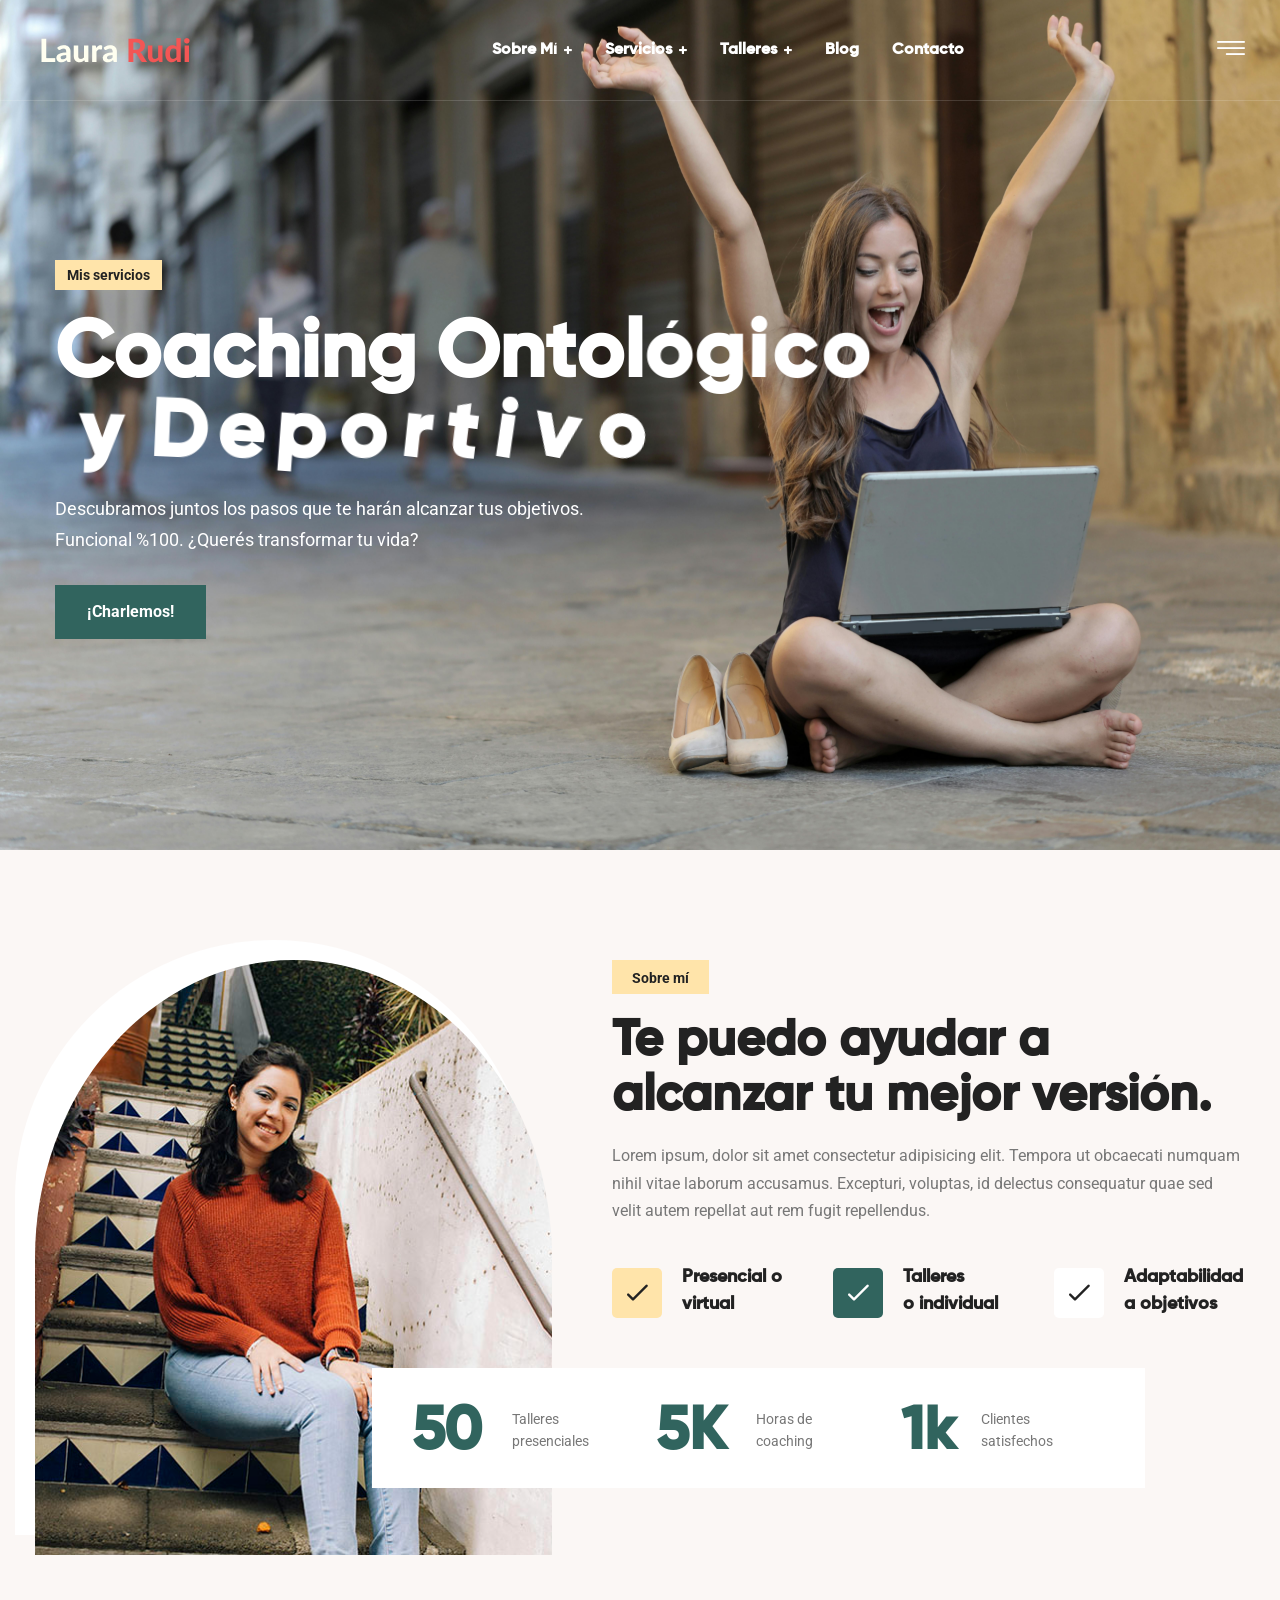
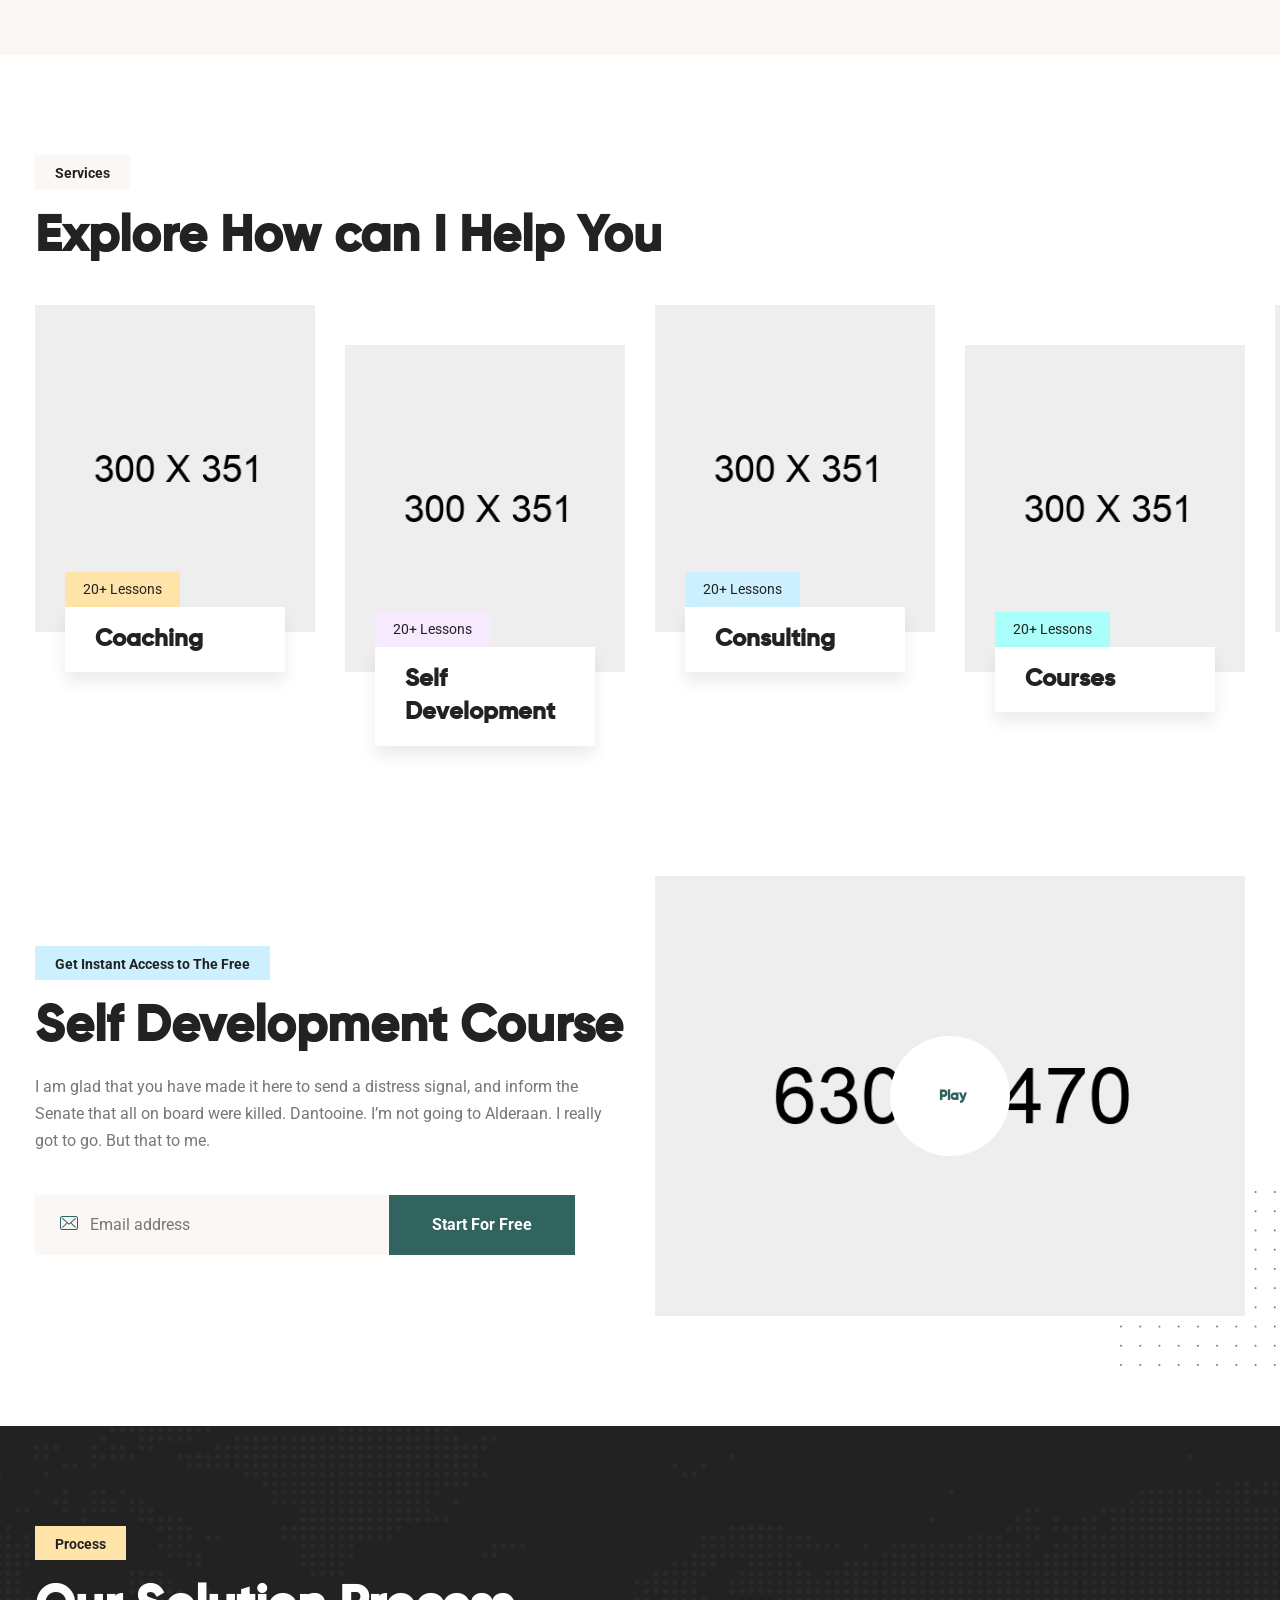
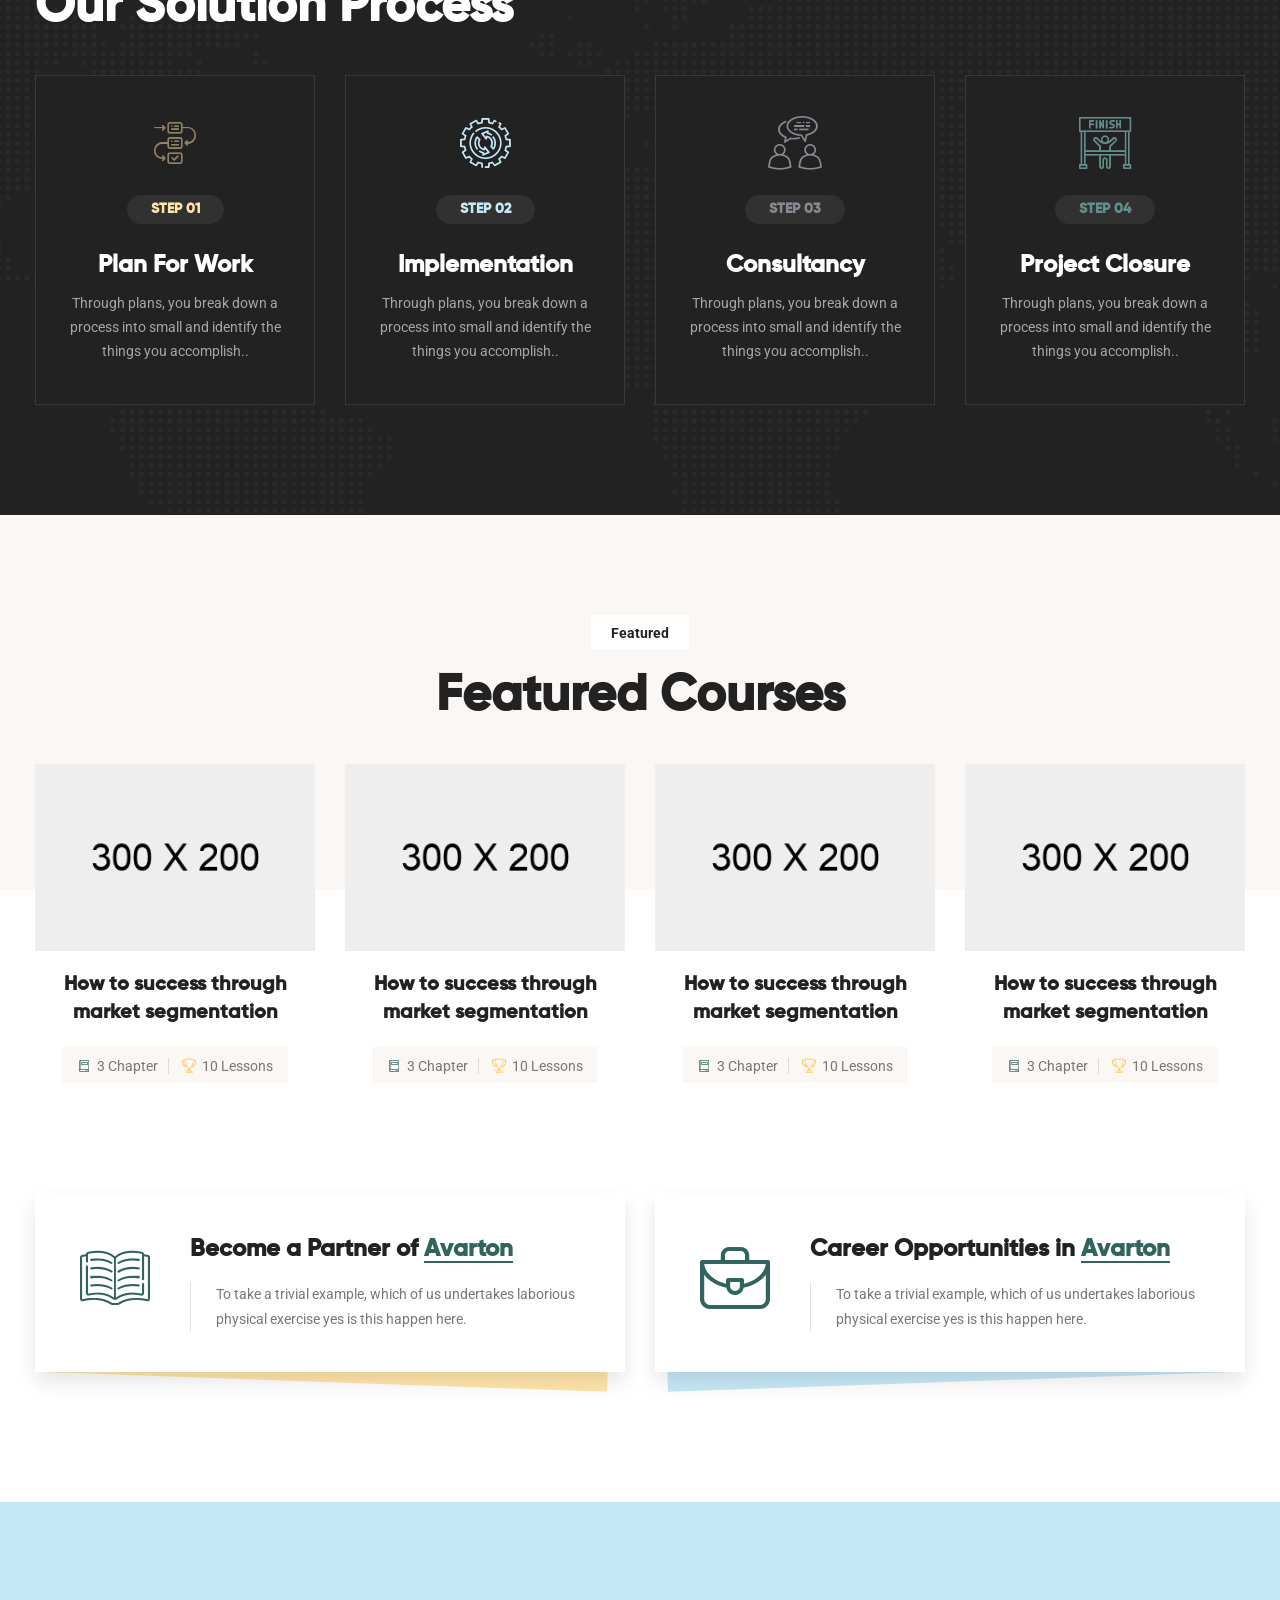
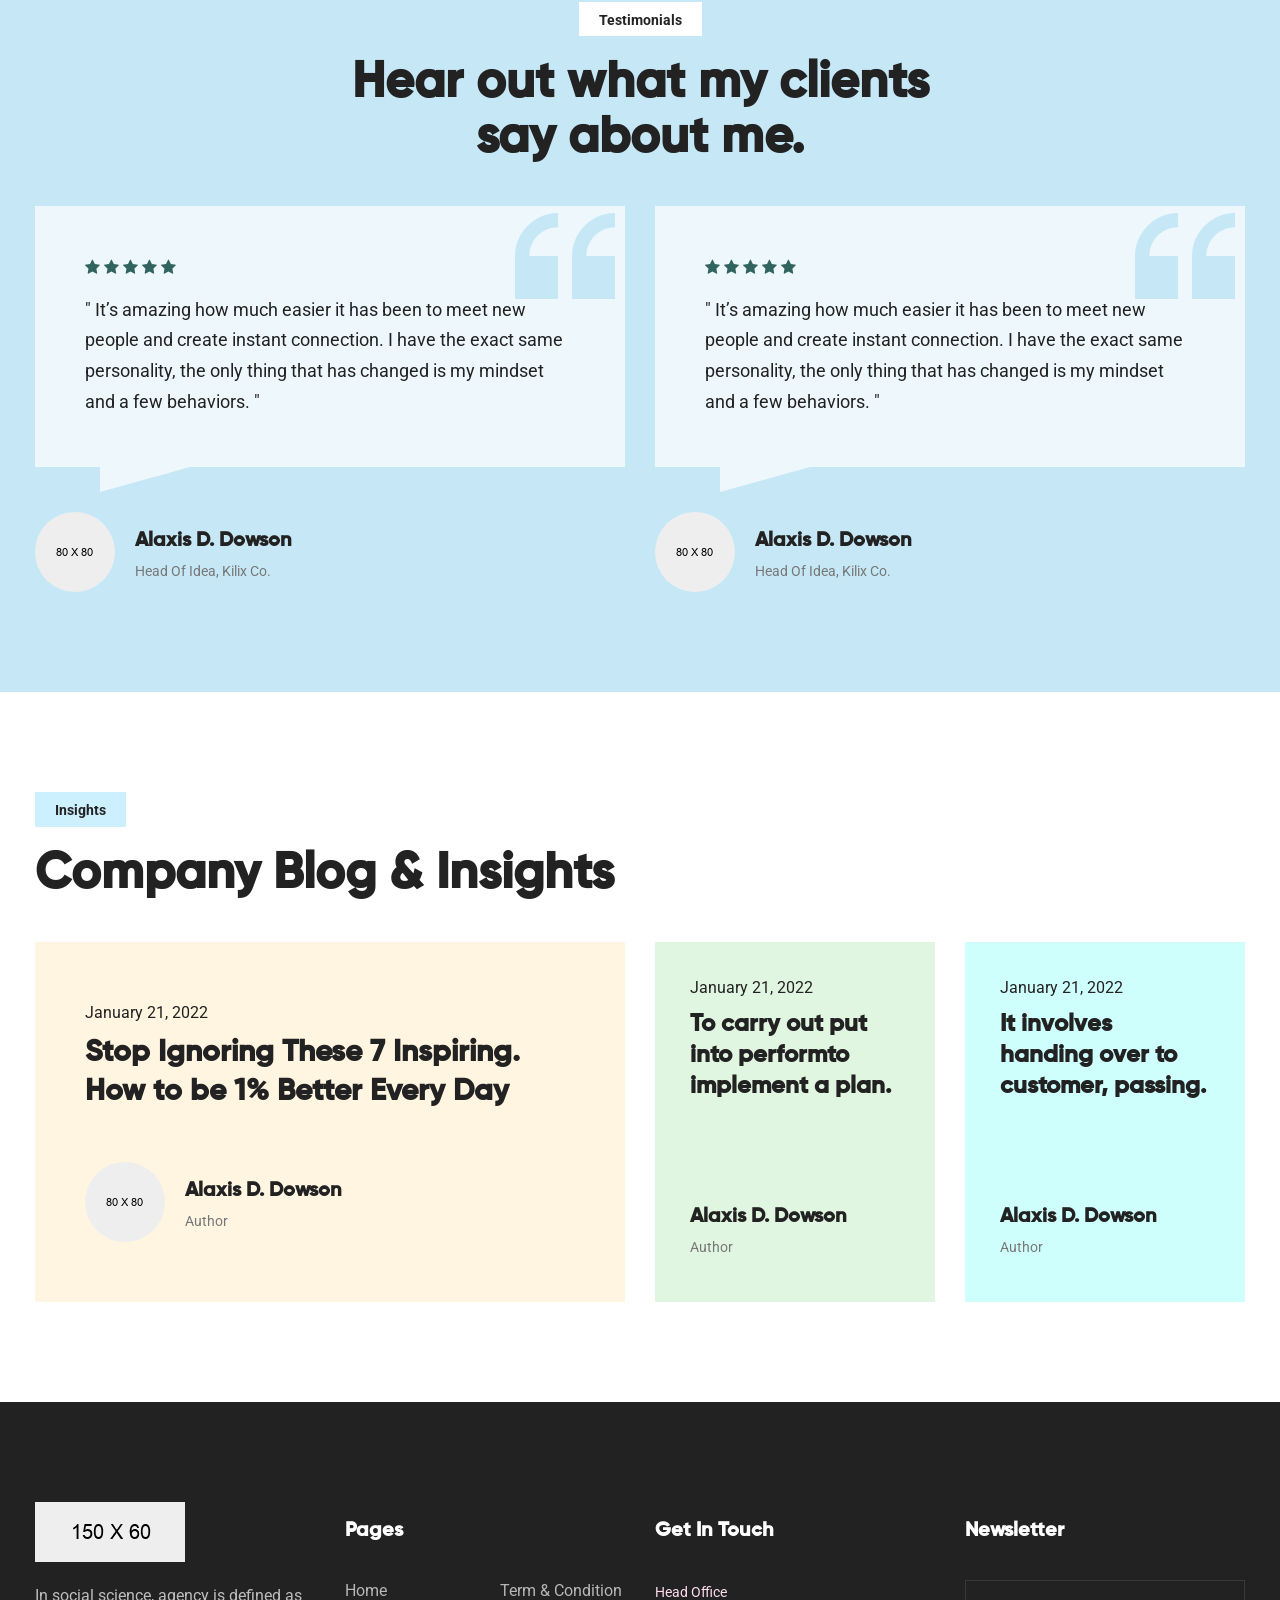
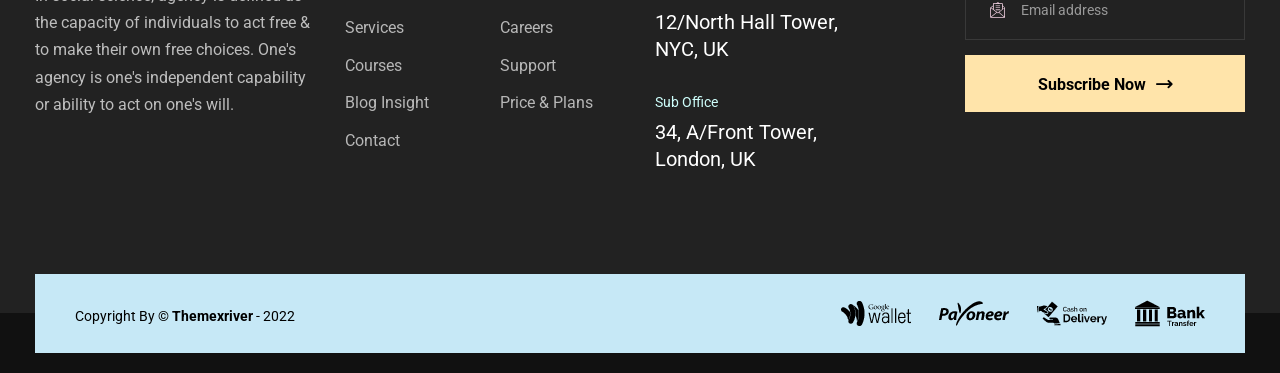
==== index.html @ dbf640f7 "primeros cambios" ====
<!DOCTYPE html>
<html>
  <head>
    <meta charset="utf-8" />
    <title>Laura Rudi | Coach Ontológico y Deportivo</title>
    <!-- Stylesheets -->
    <link href="assets/css/bootstrap.css" rel="stylesheet" />
    <link href="assets/css/style.css" rel="stylesheet" />
    <link href="assets/css/responsive.css" rel="stylesheet" />

    <link
      href="https://fonts.googleapis.com/css2?family=Roboto:wght@100;300;400;500;700;900&display=swap"
      rel="stylesheet"
    />

    <link
      rel="shortcut icon"
      href="assets/images/favicon.png"
      type="image/x-icon"
    />
    <link rel="icon" href="assets/images/favicon.png" type="image/x-icon" />

    <!-- Responsive -->
    <meta http-equiv="X-UA-Compatible" content="IE=edge" />
    <meta
      name="viewport"
      content="width=device-width, initial-scale=1.0, maximum-scale=1.0, user-scalable=0"
    />

    <!--[if lt IE 9
      ]><script src="https://cdnjs.cloudflare.com/ajax/libs/html5shiv/3.7.3/html5shiv.js"></script
    ><![endif]-->
    <!--[if lt IE 9]><script src="js/respond.js"></script><![endif]-->
  </head>

  <body class="hidden-bar-wrapper">
    <div class="page-wrapper">
      <!-- Preloader -->
      <div class="preloader"></div>
      <!-- End Preloader -->

      <!-- Header Style One -->
      <header class="main-header">
        <!-- Header Lower -->
        <div class="header-lower">
          <div class="auto-container clearfix">
            <!-- Logo Box -->
            <div class="pull-left logo-box">
              <div class="logo">
                <a href="index.html"
                  ><img src="assets/images/logo.png" alt="Logo Laura Rudi"
                /></a>
              </div>
            </div>

            <!-- Nav Outer -->
            <div class="nav-outer clearfix">
              <!-- Mobile Navigation Toggler -->
              <div class="mobile-nav-toggler">
                <span class="icon flaticon-menu"></span>
              </div>
              <!-- Main Menu -->
              <nav class="main-menu navbar-expand-md">
                <div class="navbar-header">
                  <!-- Toggle Button -->
                  <button
                    class="navbar-toggler"
                    type="button"
                    data-toggle="collapse"
                    data-target="#navbarSupportedContent"
                    aria-controls="navbarSupportedContent"
                    aria-expanded="false"
                    aria-label="Toggle navigation"
                  >
                    <span class="icon-bar"></span>
                    <span class="icon-bar"></span>
                    <span class="icon-bar"></span>
                  </button>
                </div>

                <div
                  class="navbar-collapse collapse clearfix"
                  id="navbarSupportedContent"
                >
                  <ul class="navigation clearfix">
                    <li class="dropdown">
                      <a href="#">Sobre mí</a>
                      <ul>
                        <li><a href="about.html">Laura Rudi</a></li>
                        <li><a href="courses.html">Mis Cursos</a></li>
                      </ul>
                    </li>
                    <li class="dropdown">
                      <a href="#">Servicios</a>
                      <ul>
                        <li><a href="services.html">Coaching Ontológico</a></li>
                        <li>
                          <a href="service-detail.html">Coaching Deportivo</a>
                        </li>
                      </ul>
                    </li>
                    <li class="dropdown">
                      <a href="#">Talleres</a>
                      <ul>
                        <li><a href="courses.html">Todos</a></li>
                        <li><a href="course-detail.html">Taller 1</a></li>
                        <li><a href="course-detail.html">Taller 2</a></li>
                        <li><a href="course-detail.html">Taller 3</a></li>
                      </ul>
                    </li>
                    <li><a href="blog.html">Blog</a></li>
                    <li><a href="contact.html">Contacto</a></li>
                  </ul>
                </div>
              </nav>

              <!-- Main Menu End-->
              <div class="outer-box clearfix">
                <!-- Nav Btn -->
                <div class="nav-btn navSidebar-button transition-300ms">
                  <span class="icon flaticon-menu-1"></span>
                </div>
              </div>
            </div>
          </div>
        </div>
        <!-- End Header Lower -->

        <!-- Sticky Header  -->
        <div class="sticky-header">
          <div class="auto-container clearfix">
            <!--Logo-->
            <div class="logo pull-left">
              <a href="index.html" title=""
                ><img src="assets/images/logo-small.png" alt="" title=""
              /></a>
            </div>
            <!--Right Col-->
            <div class="pull-right">
              <!-- Main Menu -->
              <nav class="main-menu">
                <!--Keep This Empty / Menu will come through Javascript-->
              </nav>
              <!-- Main Menu End-->

              <!-- Mobile Navigation Toggler -->
              <div class="mobile-nav-toggler">
                <span class="icon flaticon-menu-1"></span>
              </div>
            </div>
          </div>
        </div>
        <!-- End Sticky Menu -->

        <!-- Mobile Menu  -->
        <div class="mobile-menu">
          <div class="menu-backdrop"></div>
          <div class="close-btn">
            <span class="icon flaticon-multiply"></span>
          </div>

          <nav class="menu-box">
            <div class="nav-logo">
              <a href="index.html"
                ><img src="assets/images/logo-small.png" alt="" title=""
              /></a>
            </div>
            <div class="menu-outer">
              <!--Here Menu Will Come Automatically Via Javascript / Same Menu as in Header-->
            </div>
          </nav>
        </div>
        <!-- End Mobile Menu -->
      </header>
      <!-- End Main Header -->

      <!-- Sidebar Cart Item -->
      <div class="xs-sidebar-group info-group">
        <div class="xs-overlay xs-bg-black"></div>
        <div class="xs-sidebar-widget">
          <div class="sidebar-widget-container">
            <div class="widget-heading">
              <a href="#" class="close-side-widget"> X </a>
            </div>
            <div class="sidebar-textwidget">
              <!-- Sidebar Info Content -->
              <div class="sidebar-info-contents">
                <div class="content-inner">
                  <div class="logo">
                    <a href="index.html"
                      ><img src="assets/images/logo.png" alt=""
                    /></a>
                  </div>
                  <div class="content-box">
                    <h4>Sobre mí</h4>
                    <p class="text">
                      Lorem ipsum dolor sit amet consectetur adipisicing elit.
                      Eius magnam illo mollitia alias ab debitis, consectetur
                      quam labore velit maiores maxime voluptate!
                    </p>
                    <a href="contact.html" class="theme-btn btn-style-one"
                      ><span class="txt">Contacto</span></a
                    >
                  </div>
                  <div class="contact-info">
                    <h4>Mi Info</h4>
                    <ul class="list-style-one">
                      <li>
                        <span class="icon fa fa-location-arrow"></span>Castelar,
                        Buenos Aires, ARG
                      </li>
                      <li>
                        <span class="icon fa fa-phone"></span>(+54) 11-6704820X
                      </li>
                      <li>
                        <span class="icon fa fa-envelope"></span>mail@gmail.com
                      </li>
                    </ul>
                  </div>
                  <!-- Social Box -->
                  <ul class="social-box">
                    <li>
                      <a
                        href="https://www.facebook.com/"
                        class="fa fa-facebook-f"
                      ></a>
                    </li>
                    <li>
                      <a
                        href="https://www.twitter.com/"
                        class="fa fa-twitter"
                      ></a>
                    </li>
                    <li>
                      <a
                        href="https://www.linkedin.com/"
                        class="fa fa-linkedin"
                      ></a>
                    </li>
                    <li>
                      <a
                        href="https://youtube.com/"
                        class="fa fa-youtube-play"
                      ></a>
                    </li>
                  </ul>
                </div>
              </div>
            </div>
          </div>
        </div>
      </div>
      <!-- END sidebar widget item -->

      <!-- Main Slider -->
      <section class="main-slider">
        <div
          class="rev_slider_wrapper fullwidthbanner-container"
          id="rev_slider_one_wrapper"
          data-source="gallery"
        >
          <div
            class="rev_slider fullwidthabanner"
            id="rev_slider_one"
            data-version="5.4.1"
          >
            <ul>
              <li
                data-transition="slidingoverlayhorizontal"
                data-description="Slide Description"
                data-index="rs-1688"
                data-slotamount="default"
                data-thumb="assets/images/main-slider/slider-1.jpg"
                data-title="slide 1"
              >
                <img
                  alt=""
                  class="rev-slidebg"
                  data-bgfit="cover"
                  data-bgparallax="10"
                  data-bgposition="center center"
                  data-bgrepeat="no-repeat"
                  data-no-retina=""
                  src="assets/images/main-slider/slider-1.jpg"
                />

                <div
                  class="tp-caption"
                  data-paddingbottom="[0,0,0,0]"
                  data-paddingleft="[0,0,0,0]"
                  data-paddingright="[0,0,0,0]"
                  data-paddingtop="[0,0,0,0]"
                  data-responsive_offset="on"
                  data-type="text"
                  data-height="none"
                  data-width="['1100','800','800','500']"
                  data-whitespace="normal"
                  data-hoffset="['15','15','15','15']"
                  data-voffset="['-150','-240','-210','-210']"
                  data-x="['left','left','left','left']"
                  data-y="['middle','middle','middle','middle']"
                  data-textalign="['top','top','top','top']"
                  data-frames='[{"from":"y:[-100%];z:0;rX:0deg;rY:0;rZ:0;sX:1;sY:1;skX:0;skY:0;","mask":"x:0px;y:0px;s:inherit;e:inherit;","speed":1500,"to":"o:1;","delay":1000,"ease":"Power3.easeInOut"},{"delay":"wait","speed":1000,"to":"auto:auto;","mask":"x:0;y:0;s:inherit;e:inherit;","ease":"Power3.easeInOut"}]'
                  style=""
                >
                  <div class="title">Mis servicios</div>
                </div>

                <div
                  class="tp-caption"
                  data-paddingbottom="[0,0,0,0]"
                  data-paddingleft="[0,0,0,0]"
                  data-paddingright="[0,0,0,0]"
                  data-paddingtop="[0,0,0,0]"
                  data-responsive_offset="on"
                  data-type="text"
                  data-height="none"
                  data-width="['1100','800','800','500']"
                  data-whitespace="normal"
                  data-hoffset="['15','15','15','15']"
                  data-voffset="['-30','-100','-100','-110']"
                  data-x="['left','left','left','left']"
                  data-y="['middle','middle','middle','middle']"
                  data-textalign="['top','top','top','top']"
                  data-frames='[{"delay":0,"split":"chars","splitdelay":0.05,"speed":2000,"frame":"0","from":"x:[105%];z:0;rX:45deg;rY:0deg;rZ:90deg;sX:1;sY:1;skX:0;skY:0;","mask":"x:0px;y:0px;s:inherit;e:inherit;","to":"o:1;","ease":"power4.inOut"},{"delay":"wait","speed":300,"frame":"999","to":"auto:auto;","ease":"power3.inOut"}]'
                  style=""
                >
                  <h1>Coaching Ontológico<br />y Deportivo</h1>
                </div>

                <div
                  class="tp-caption"
                  data-paddingbottom="[0,0,0,0]"
                  data-paddingleft="[0,0,0,0]"
                  data-paddingright="[0,0,0,0]"
                  data-paddingtop="[0,0,0,0]"
                  data-responsive_offset="on"
                  data-type="text"
                  data-height="none"
                  data-width="['1100','800','800','500']"
                  data-whitespace="normal"
                  data-hoffset="['15','15','15','15']"
                  data-voffset="['100','40','15','0']"
                  data-x="['left','left','left','left']"
                  data-y="['middle','middle','middle','middle']"
                  data-textalign="['top','top','top','top']"
                  data-frames='[{"delay":0,"speed":1500,"frame":"0","from":"x:[175%];y:0px;z:0;rX:0;rY:0;rZ:0;sX:1;sY:1;skX:0;skY:0;opacity:1;","mask":"x:[-100%];y:0;s:inherit;e:inherit;","to":"o:1;","ease":"power3.out"},{"delay":"wait","speed":300,"frame":"999","to":"auto:auto;","ease":"power3.inOut"}]'
                  style=""
                >
                  <div class="text">
                    Descubramos juntos los pasos que te harán alcanzar tus
                    objetivos. <br />
                    Funcional %100. ¿Querés transformar tu vida?
                  </div>
                </div>

                <div
                  class="tp-caption tp-resizeme"
                  data-paddingbottom="[0,0,0,0]"
                  data-paddingleft="[0,0,0,0]"
                  data-paddingright="[0,0,0,0]"
                  data-paddingtop="[0,0,0,0]"
                  data-responsive_offset="on"
                  data-type="text"
                  data-height="none"
                  data-width="['700','700','700','500']"
                  data-whitespace="normal"
                  data-hoffset="['15','15','15','15']"
                  data-voffset="['190','150','105','100']"
                  data-x="['left','left','left','left']"
                  data-y="['middle','middle','middle','middle']"
                  data-textalign="['top','top','top','top']"
                  data-frames='[{"from":"y:[100%];z:0;rX:0deg;rY:0;rZ:0;sX:1;sY:1;skX:0;skY:0;","mask":"x:0px;y:0px;s:inherit;e:inherit;","speed":1500,"to":"o:1;","delay":1000,"ease":"Power3.easeInOut"},{"delay":"wait","speed":1000,"to":"auto:auto;","mask":"x:0;y:0;s:inherit;e:inherit;","ease":"Power3.easeInOut"}]'
                  style=""
                >
                  <div class="button-box">
                    <a href="contact.html" class="theme-btn btn-style-two"
                      ><span class="txt">¡Charlemos!</span></a
                    >
                  </div>
                </div>

                <div
                  class="tp-caption"
                  data-paddingbottom="[0,0,0,0]"
                  data-paddingleft="[0,0,0,0]"
                  data-paddingright="[0,0,0,0]"
                  data-paddingtop="[0,0,0,0]"
                  data-responsive_offset="on"
                  data-type="text"
                  data-height="none"
                  data-width="['700','700','700','500']"
                  data-whitespace="normal"
                  data-hoffset="['15','15','15','15']"
                  data-voffset="['260','240','180','180']"
                  data-x="['left','left','left','left']"
                  data-y="['middle','middle','middle','middle']"
                  data-textalign="['top','top','top','top']"
                  data-frames='[{"from":"y:[100%];z:0;rX:0deg;rY:0;rZ:0;sX:1;sY:1;skX:0;skY:0;","mask":"x:0px;y:0px;s:inherit;e:inherit;","speed":1500,"to":"o:1;","delay":1000,"ease":"Power3.easeInOut"},{"delay":"wait","speed":1000,"to":"auto:auto;","mask":"x:0;y:0;s:inherit;e:inherit;","ease":"Power3.easeInOut"}]'
                  style=""
                ></div>
              </li>

              <li
                data-transition="slidingoverlayvertical"
                data-description="Slide Description"
                data-index="rs-1689"
                data-slotamount="default"
                data-thumb="assets/images/main-slider/slider-1.jpg"
                data-title="Slide Title"
              >
                <img
                  alt=""
                  class="rev-slidebg"
                  data-bgfit="cover"
                  data-bgparallax="10"
                  data-bgposition="center center"
                  data-bgrepeat="no-repeat"
                  data-no-retina=""
                  src="assets/images/main-slider/slider-2.jpg"
                />

                <div
                  class="tp-caption"
                  data-paddingbottom="[0,0,0,0]"
                  data-paddingleft="[0,0,0,0]"
                  data-paddingright="[0,0,0,0]"
                  data-paddingtop="[0,0,0,0]"
                  data-responsive_offset="on"
                  data-type="text"
                  data-height="none"
                  data-width="['1100','800','800','500']"
                  data-whitespace="normal"
                  data-hoffset="['15','15','15','15']"
                  data-voffset="['-150','-240','-210','-210']"
                  data-x="['left','left','left','left']"
                  data-y="['middle','middle','middle','middle']"
                  data-textalign="['top','top','top','top']"
                  data-frames='[{"from":"y:[-100%];z:0;rX:0deg;rY:0;rZ:0;sX:1;sY:1;skX:0;skY:0;","mask":"x:0px;y:0px;s:inherit;e:inherit;","speed":1500,"to":"o:1;","delay":1000,"ease":"Power3.easeInOut"},{"delay":"wait","speed":1000,"to":"auto:auto;","mask":"x:0;y:0;s:inherit;e:inherit;","ease":"Power3.easeInOut"}]'
                  style=""
                >
                  <div class="title">Sobre el coaching</div>
                </div>

                <div
                  class="tp-caption"
                  data-paddingbottom="[0,0,0,0]"
                  data-paddingleft="[0,0,0,0]"
                  data-paddingright="[0,0,0,0]"
                  data-paddingtop="[0,0,0,0]"
                  data-responsive_offset="on"
                  data-type="text"
                  data-height="none"
                  data-width="['1100','800','800','500']"
                  data-whitespace="normal"
                  data-hoffset="['15','15','15','15']"
                  data-voffset="['-30','-100','-100','-110']"
                  data-x="['left','left','left','left']"
                  data-y="['middle','middle','middle','middle']"
                  data-textalign="['top','top','top','top']"
                  data-frames='[{"from":"y:[-100%];z:0;rX:0deg;rY:0;rZ:0;sX:1;sY:1;skX:0;skY:0;","mask":"x:0px;y:0px;s:inherit;e:inherit;","speed":1500,"to":"o:1;","delay":1000,"ease":"Power3.easeInOut"},{"delay":"wait","speed":1000,"to":"auto:auto;","mask":"x:0;y:0;s:inherit;e:inherit;","ease":"Power3.easeInOut"}]'
                  style=""
                >
                  <h1>Mis talleres <br />temáticos</h1>
                </div>

                <div
                  class="tp-caption"
                  data-paddingbottom="[0,0,0,0]"
                  data-paddingleft="[0,0,0,0]"
                  data-paddingright="[0,0,0,0]"
                  data-paddingtop="[0,0,0,0]"
                  data-responsive_offset="on"
                  data-type="text"
                  data-height="none"
                  data-width="['1100','800','800','500']"
                  data-whitespace="normal"
                  data-hoffset="['15','15','15','15']"
                  data-voffset="['100','40','15','0']"
                  data-x="['left','left','left','left']"
                  data-y="['middle','middle','middle','middle']"
                  data-textalign="['top','top','top','top']"
                  data-frames='[{"from":"y:[-100%];z:0;rX:0deg;rY:0;rZ:0;sX:1;sY:1;skX:0;skY:0;","mask":"x:0px;y:0px;s:inherit;e:inherit;","speed":1500,"to":"o:1;","delay":1000,"ease":"Power3.easeInOut"},{"delay":"wait","speed":1000,"to":"auto:auto;","mask":"x:0;y:0;s:inherit;e:inherit;","ease":"Power3.easeInOut"}]'
                  style=""
                >
                  <div class="text">
                    Acercate a alguno de mis talleres y conocé como trabajo.
                    <br />¿Querés conocerlos?
                  </div>
                </div>

                <div
                  class="tp-caption"
                  data-paddingbottom="[0,0,0,0]"
                  data-paddingleft="[0,0,0,0]"
                  data-paddingright="[0,0,0,0]"
                  data-paddingtop="[0,0,0,0]"
                  data-responsive_offset="on"
                  data-type="text"
                  data-height="none"
                  data-width="['700','700','700','500']"
                  data-whitespace="normal"
                  data-hoffset="['15','15','15','15']"
                  data-voffset="['190','150','105','100']"
                  data-x="['left','left','left','left']"
                  data-y="['middle','middle','middle','middle']"
                  data-textalign="['top','top','top','top']"
                  data-frames='[{"from":"y:[100%];z:0;rX:0deg;rY:0;rZ:0;sX:1;sY:1;skX:0;skY:0;","mask":"x:0px;y:0px;s:inherit;e:inherit;","speed":1500,"to":"o:1;","delay":1000,"ease":"Power3.easeInOut"},{"delay":"wait","speed":1000,"to":"auto:auto;","mask":"x:0;y:0;s:inherit;e:inherit;","ease":"Power3.easeInOut"}]'
                  style=""
                >
                  <div class="button-box">
                    <a href="courses.html" class="theme-btn btn-style-two"
                      ><span class="txt">Conocé más</span></a
                    >
                  </div>
                </div>

                <div
                  class="tp-caption"
                  data-paddingbottom="[0,0,0,0]"
                  data-paddingleft="[0,0,0,0]"
                  data-paddingright="[0,0,0,0]"
                  data-paddingtop="[0,0,0,0]"
                  data-responsive_offset="on"
                  data-type="text"
                  data-height="none"
                  data-width="['700','700','700','500']"
                  data-whitespace="normal"
                  data-hoffset="['15','15','15','15']"
                  data-voffset="['260','240','180','180']"
                  data-x="['left','left','left','left']"
                  data-y="['middle','middle','middle','middle']"
                  data-textalign="['top','top','top','top']"
                  data-frames='[{"from":"y:[100%];z:0;rX:0deg;rY:0;rZ:0;sX:1;sY:1;skX:0;skY:0;","mask":"x:0px;y:0px;s:inherit;e:inherit;","speed":1500,"to":"o:1;","delay":1000,"ease":"Power3.easeInOut"},{"delay":"wait","speed":1000,"to":"auto:auto;","mask":"x:0;y:0;s:inherit;e:inherit;","ease":"Power3.easeInOut"}]'
                  style=""
                ></div>
              </li>

              <li
                data-transition="slidingoverlayhorizontal"
                data-description="Slide Description"
                data-index="rs-1690"
                data-slotamount="default"
                data-thumb="assets/images/main-slider/slider-1.jpg"
                data-title="Slide Title"
              >
                <img
                  alt=""
                  class="rev-slidebg"
                  data-bgfit="cover"
                  data-bgparallax="10"
                  data-bgposition="center center"
                  data-bgrepeat="no-repeat"
                  data-no-retina=""
                  src="assets/images/main-slider/slider-3.jpg"
                />

                <div
                  class="tp-caption"
                  data-paddingbottom="[0,0,0,0]"
                  data-paddingleft="[0,0,0,0]"
                  data-paddingright="[0,0,0,0]"
                  data-paddingtop="[0,0,0,0]"
                  data-responsive_offset="on"
                  data-type="text"
                  data-height="none"
                  data-width="['1100','800','800','500']"
                  data-whitespace="normal"
                  data-hoffset="['15','15','15','15']"
                  data-voffset="['-150','-240','-210','-210']"
                  data-x="['left','left','left','left']"
                  data-y="['middle','middle','middle','middle']"
                  data-textalign="['top','top','top','top']"
                  data-frames='[{"from":"y:[-100%];z:0;rX:0deg;rY:0;rZ:0;sX:1;sY:1;skX:0;skY:0;","mask":"x:0px;y:0px;s:inherit;e:inherit;","speed":1500,"to":"o:1;","delay":1000,"ease":"Power3.easeInOut"},{"delay":"wait","speed":1000,"to":"auto:auto;","mask":"x:0;y:0;s:inherit;e:inherit;","ease":"Power3.easeInOut"}]'
                  style=""
                >
                  <div class="title">Sobre mí</div>
                </div>

                <div
                  class="tp-caption"
                  data-paddingbottom="[0,0,0,0]"
                  data-paddingleft="[0,0,0,0]"
                  data-paddingright="[0,0,0,0]"
                  data-paddingtop="[0,0,0,0]"
                  data-responsive_offset="on"
                  data-type="text"
                  data-height="none"
                  data-width="['1100','800','800','500']"
                  data-whitespace="normal"
                  data-hoffset="['15','15','15','15']"
                  data-voffset="['-30','-100','-100','-110']"
                  data-x="['left','left','left','left']"
                  data-y="['middle','middle','middle','middle']"
                  data-textalign="['top','top','top','top']"
                  data-frames='[{"from":"y:[-100%];z:0;rX:0deg;rY:0;rZ:0;sX:1;sY:1;skX:0;skY:0;","mask":"x:0px;y:0px;s:inherit;e:inherit;","speed":1500,"to":"o:1;","delay":1000,"ease":"Power3.easeInOut"},{"delay":"wait","speed":1000,"to":"auto:auto;","mask":"x:0;y:0;s:inherit;e:inherit;","ease":"Power3.easeInOut"}]'
                  style=""
                >
                  <h1>
                    Soy Laura Rudi <br />
                    y soy Coach
                  </h1>
                </div>

                <div
                  class="tp-caption"
                  data-paddingbottom="[0,0,0,0]"
                  data-paddingleft="[0,0,0,0]"
                  data-paddingright="[0,0,0,0]"
                  data-paddingtop="[0,0,0,0]"
                  data-responsive_offset="on"
                  data-type="text"
                  data-height="none"
                  data-width="['1100','800','800','500']"
                  data-whitespace="normal"
                  data-hoffset="['15','15','15','15']"
                  data-voffset="['100','40','15','0']"
                  data-x="['left','left','left','left']"
                  data-y="['middle','middle','middle','middle']"
                  data-textalign="['top','top','top','top']"
                  data-frames='[{"from":"y:[-100%];z:0;rX:0deg;rY:0;rZ:0;sX:1;sY:1;skX:0;skY:0;","mask":"x:0px;y:0px;s:inherit;e:inherit;","speed":1500,"to":"o:1;","delay":1000,"ease":"Power3.easeInOut"},{"delay":"wait","speed":1000,"to":"auto:auto;","mask":"x:0;y:0;s:inherit;e:inherit;","ease":"Power3.easeInOut"}]'
                  style=""
                >
                  <div class="text">
                    ¿Estas interesado en saber de mi proceso? <br />
                    Conocé más sobre mí
                  </div>
                </div>

                <div
                  class="tp-caption"
                  data-paddingbottom="[0,0,0,0]"
                  data-paddingleft="[0,0,0,0]"
                  data-paddingright="[0,0,0,0]"
                  data-paddingtop="[0,0,0,0]"
                  data-responsive_offset="on"
                  data-type="text"
                  data-height="none"
                  data-width="['700','700','700','500']"
                  data-whitespace="normal"
                  data-hoffset="['15','15','15','15']"
                  data-voffset="['190','150','105','100']"
                  data-x="['left','left','left','left']"
                  data-y="['middle','middle','middle','middle']"
                  data-textalign="['top','top','top','top']"
                  data-frames='[{"from":"y:[100%];z:0;rX:0deg;rY:0;rZ:0;sX:1;sY:1;skX:0;skY:0;","mask":"x:0px;y:0px;s:inherit;e:inherit;","speed":1500,"to":"o:1;","delay":1000,"ease":"Power3.easeInOut"},{"delay":"wait","speed":1000,"to":"auto:auto;","mask":"x:0;y:0;s:inherit;e:inherit;","ease":"Power3.easeInOut"}]'
                  style=""
                >
                  <div class="button-box">
                    <a href="about.html" class="theme-btn btn-style-two"
                      ><span class="txt">Sobre mí</span></a
                    >
                  </div>
                </div>

                <div
                  class="tp-caption"
                  data-paddingbottom="[0,0,0,0]"
                  data-paddingleft="[0,0,0,0]"
                  data-paddingright="[0,0,0,0]"
                  data-paddingtop="[0,0,0,0]"
                  data-responsive_offset="on"
                  data-type="text"
                  data-height="none"
                  data-width="['700','700','700','500']"
                  data-whitespace="normal"
                  data-hoffset="['15','15','15','15']"
                  data-voffset="['260','240','180','180']"
                  data-x="['left','left','left','left']"
                  data-y="['middle','middle','middle','middle']"
                  data-textalign="['top','top','top','top']"
                  data-frames='[{"from":"y:[100%];z:0;rX:0deg;rY:0;rZ:0;sX:1;sY:1;skX:0;skY:0;","mask":"x:0px;y:0px;s:inherit;e:inherit;","speed":1500,"to":"o:1;","delay":1000,"ease":"Power3.easeInOut"},{"delay":"wait","speed":1000,"to":"auto:auto;","mask":"x:0;y:0;s:inherit;e:inherit;","ease":"Power3.easeInOut"}]'
                  style=""
                ></div>
              </li>
            </ul>
          </div>
        </div>
      </section>
      <!-- End Main Slider -->

      <!-- About Section -->
      <section class="about-section">
        <div class="auto-container">
          <div class="row clearfix">
            <!-- Image Column -->
            <div class="image-column col-lg-5 col-md-12 col-sm-12">
              <div class="inner-column">
                <div class="image" data-tilt data-tilt-max="3">
                  <img src="assets/images/resource/about-1.jpg" alt="" />
                </div>
              </div>
            </div>

            <!-- Content Column -->
            <div class="content-column col-lg-7 col-md-12 col-sm-12">
              <div class="inner-column">
                <div class="sec-title">
                  <div class="title">Sobre mí</div>
                  <h2>Te puedo ayudar a alcanzar tu mejor versión.</h2>
                  <div class="text">
                    Lorem ipsum, dolor sit amet consectetur adipisicing elit.
                    Tempora ut obcaecati numquam nihil vitae laborum accusamus.
                    Excepturi, voluptas, id delectus consequatur quae sed velit
                    autem repellat aut rem fugit repellendus.
                  </div>
                </div>
                <div class="row clearfix">
                  <!-- Column -->
                  <div class="column col-lg-4 col-md-4 col-sm-12">
                    <ul class="option-list">
                      <li>
                        <span
                          class="icon transition-500ms flaticon-check"
                        ></span>
                        Presencial o <br />virtual
                      </li>
                    </ul>
                  </div>
                  <!-- Column -->
                  <div class="column col-lg-4 col-md-4 col-sm-12">
                    <ul class="option-list">
                      <li>
                        <span
                          class="icon transition-500ms flaticon-check"
                        ></span>
                        Talleres <br />
                        o individual
                      </li>
                    </ul>
                  </div>
                  <!-- Column -->
                  <div class="column col-lg-4 col-md-4 col-sm-12">
                    <ul class="option-list">
                      <li>
                        <span
                          class="icon transition-500ms flaticon-check"
                        ></span>
                        Adaptabilidad <br />
                        a objetivos
                      </li>
                    </ul>
                  </div>
                </div>                
              </div>
             <!-- Counter Box -->
						<div class="counter-box">
							<!-- Fact Counter -->
							<div class="fact-counter">
								<div class="row clearfix">

									<!-- Column -->
									<div class="counter-column col-lg-4 col-md-4 col-sm-12">
										<div class="inner wow fadeInLeft" data-wow-delay="0ms" data-wow-duration="1500ms">
											<div class="content">
												<div class="count-outer count-box">
													<span class="count-text" data-speed="2500" data-stop="50">0</span>
												</div>
												<div class="counter-title">Talleres <br> presenciales</div>
											</div>
										</div>
									</div>

									<!-- Column -->
									<div class="counter-column col-lg-4 col-md-4 col-sm-12">
										<div class="inner wow fadeInLeft" data-wow-delay="300ms" data-wow-duration="1500ms">
											<div class="content">
												<div class="count-outer count-box">
													<span class="count-text" data-speed="2500" data-stop="5">0</span>K
												</div>
												<div class="counter-title">Horas de  <br> coaching</div>
											</div>
										</div>
									</div>

									<!-- Column -->
									<div class="counter-column col-lg-4 col-md-4 col-sm-12">
										<div class="inner wow fadeInLeft" data-wow-delay="600ms" data-wow-duration="1500ms">
											<div class="content">
												<div class="count-outer count-box">
													<span class="count-text" data-speed="3000" data-stop="2">0</span>k
												</div>
												<div class="counter-title">Clientes <br> satisfechos</div>
											</div>
										</div>
									</div>									
								</div>
							</div>							
						</div>
						<!-- End Counter Box -->
            </div>
           
          </div>
        </div>
      </section>
      <!-- End About Section -->

      <!-- Services Section -->
      <section class="services-section">
        <div class="auto-container">
          <div class="sec-title">
            <div class="title color-two">Services</div>
            <h2>Explore How can I Help You</h2>
          </div>
          <div class="inner-container">
            <div class="services-carousel owl-carousel owl-theme">
              <!-- Service Block -->
              <div class="service-block">
                <div class="inner-box">
                  <div class="image">
                    <a href="service-detail.html"
                      ><img
                        class="transition-500ms"
                        src="assets/images/resource/service-1.jpg"
                        alt=""
                    /></a>
                  </div>
                  <div class="lower-content">
                    <div class="lessons">20+ Lessons</div>
                    <div class="lower-box">
                      <h4><a href="service-detail.html">Coaching</a></h4>
                    </div>
                  </div>
                </div>
              </div>

              <!-- Service Block -->
              <div class="service-block translate-top">
                <div class="inner-box">
                  <div class="image">
                    <a href="service-detail.html"
                      ><img
                        class="transition-500ms"
                        src="assets/images/resource/service-2.jpg"
                        alt=""
                    /></a>
                  </div>
                  <div class="lower-content">
                    <div class="lessons color-two">20+ Lessons</div>
                    <div class="lower-box">
                      <h4>
                        <a href="service-detail.html">Self Development</a>
                      </h4>
                    </div>
                  </div>
                </div>
              </div>

              <!-- Service Block -->
              <div class="service-block">
                <div class="inner-box">
                  <div class="image">
                    <a href="service-detail.html"
                      ><img
                        class="transition-500ms"
                        src="assets/images/resource/service-3.jpg"
                        alt=""
                    /></a>
                  </div>
                  <div class="lower-content">
                    <div class="lessons color-three">20+ Lessons</div>
                    <div class="lower-box">
                      <h4><a href="service-detail.html">Consulting</a></h4>
                    </div>
                  </div>
                </div>
              </div>

              <!-- Service Block -->
              <div class="service-block translate-top">
                <div class="inner-box">
                  <div class="image">
                    <a href="service-detail.html"
                      ><img
                        class="transition-500ms"
                        src="assets/images/resource/service-4.jpg"
                        alt=""
                    /></a>
                  </div>
                  <div class="lower-content">
                    <div class="lessons color-four">20+ Lessons</div>
                    <div class="lower-box">
                      <h4><a href="service-detail.html">Courses</a></h4>
                    </div>
                  </div>
                </div>
              </div>

              <!-- Service Block -->
              <div class="service-block">
                <div class="inner-box">
                  <div class="image">
                    <a href="service-detail.html"
                      ><img
                        class="transition-500ms"
                        src="assets/images/resource/service-5.jpg"
                        alt=""
                    /></a>
                  </div>
                  <div class="lower-content">
                    <div class="lessons color-five">20+ Lessons</div>
                    <div class="lower-box">
                      <h4>
                        <a href="service-detail.html">Lifetime Support</a>
                      </h4>
                    </div>
                  </div>
                </div>
              </div>
            </div>
          </div>
        </div>
      </section>
      <!-- End Services Section -->

      <!-- Course Section -->
      <section class="course-section">
        <div class="auto-container">
          <div class="row clearfix">
            <!-- Title Column -->
            <div class="title-column col-lg-6 col-md-12 col-sm-12">
              <div class="inner-column">
                <div class="sec-title">
                  <div class="title color-three">
                    Get Instant Access to The Free
                  </div>
                  <h2>Self Development Course</h2>
                  <div class="text">
                    I am glad that you have made it here to send a distress
                    signal, and inform the Senate that all on board were killed.
                    Dantooine. I’m not going to Alderaan. I really got to go.
                    But that to me.
                  </div>
                </div>

                <!-- Email Box -->
                <div class="email-box">
                  <form method="post" action="contact.html">
                    <div class="form-group">
                      <span class="icon flaticon-envelope"></span>
                      <input
                        type="email"
                        name="search-field"
                        value=""
                        placeholder="Email address"
                        required
                      />
                      <button type="submit" class="theme-btn btn-style-three">
                        <span class="txt">Start For Free</span>
                      </button>
                    </div>
                  </form>
                </div>
              </div>
            </div>

            <!-- Video Column -->
            <div class="video-column col-lg-6 col-md-12 col-sm-12">
              <div
                class="inner-column wow fadeInRight"
                data-wow-delay="0ms"
                data-wow-duration="1500ms"
              >
                <div
                  class="pattern-layer"
                  style="
                    background-image: url(assets/images/background/pattern-1.png);
                  "
                ></div>
                <!-- Video Box -->
                <div class="video-box">
                  <figure class="video-image">
                    <img
                      class="transition-500ms"
                      src="assets/images/resource/video-image.jpg"
                      alt=""
                    />
                  </figure>
                  <a
                    href="https://www.youtube.com/watch?v=kxPCFljwJws"
                    class="lightbox-image overlay-box"
                    ><span class="transition-900ms"
                      >Play<i class="ripple"></i></span
                  ></a>
                </div>
              </div>
            </div>
          </div>
        </div>
      </section>
      <!-- End Course Section -->

      <!-- Process Section -->
      <section
        class="process-section"
        style="background-image: url(assets/images/background/pattern-2.png)"
      >
        <div class="auto-container">
          <!-- Sec Title -->
          <div class="sec-title light">
            <div class="title">Process</div>
            <h2>Our Solution Process</h2>
          </div>
          <div class="row clearfix">
            <!-- Process Block -->
            <div class="process-block col-xl-3 col-lg-6 col-md-6 col-sm-12">
              <div class="inner-box transition-300ms">
                <div class="icon transition-500ms flaticon-planning"></div>
                <div class="step">step 01</div>
                <h4><a href="service-detail.html">Plan For Work</a></h4>
                <div class="text">
                  Through plans, you break down a process into small and
                  identify the things you accomplish..
                </div>
              </div>
            </div>

            <!-- Process Block -->
            <div class="process-block col-xl-3 col-lg-6 col-md-6 col-sm-12">
              <div class="inner-box transition-300ms">
                <div class="icon transition-500ms flaticon-implement"></div>
                <div class="step">step 02</div>
                <h4><a href="service-detail.html">Implementation</a></h4>
                <div class="text">
                  Through plans, you break down a process into small and
                  identify the things you accomplish..
                </div>
              </div>
            </div>

            <!-- Process Block -->
            <div class="process-block col-xl-3 col-lg-6 col-md-6 col-sm-12">
              <div class="inner-box transition-300ms">
                <div class="icon transition-500ms flaticon-friend"></div>
                <div class="step">step 03</div>
                <h4><a href="service-detail.html">Consultancy</a></h4>
                <div class="text">
                  Through plans, you break down a process into small and
                  identify the things you accomplish..
                </div>
              </div>
            </div>

            <!-- Process Block -->
            <div class="process-block col-xl-3 col-lg-6 col-md-6 col-sm-12">
              <div class="inner-box transition-300ms">
                <div class="icon transition-500ms flaticon-finish-line"></div>
                <div class="step">step 04</div>
                <h4><a href="service-detail.html">Project Closure</a></h4>
                <div class="text">
                  Through plans, you break down a process into small and
                  identify the things you accomplish..
                </div>
              </div>
            </div>
          </div>
        </div>
      </section>
      <!-- End Process Section -->

      <!-- Course Section Two -->
      <section class="course-section-two">
        <div class="auto-container">
          <!-- Sec Title -->
          <div class="sec-title centered">
            <div class="title color-four">Featured</div>
            <h2>Featured Courses</h2>
          </div>
          <div class="row clearfix">
            <!-- Course Block -->
            <div class="course-block col-lg-3 col-md-6 col-sm-12">
              <div
                class="inner-box wow fadeInLeft"
                data-wow-delay="0ms"
                data-wow-duration="1500ms"
              >
                <div class="image">
                  <a href="course-detail.html"
                    ><img
                      class="transition-500ms"
                      src="assets/images/resource/course-1.jpg"
                      alt=""
                  /></a>
                </div>
                <div class="lower-content">
                  <h5>
                    <a href="course-detail.html"
                      >How to success through market segmentation</a
                    >
                  </h5>
                  <ul class="post-info">
                    <li><span class="icon flaticon-book-1"></span>3 Chapter</li>
                    <li>
                      <span class="icon flaticon-trophy"></span>10 Lessons
                    </li>
                  </ul>
                </div>
              </div>
            </div>

            <!-- Course Block -->
            <div class="course-block col-lg-3 col-md-6 col-sm-12">
              <div
                class="inner-box wow fadeInLeft"
                data-wow-delay="150ms"
                data-wow-duration="1500ms"
              >
                <div class="image">
                  <a href="course-detail.html"
                    ><img
                      class="transition-500ms"
                      src="assets/images/resource/course-2.jpg"
                      alt=""
                  /></a>
                </div>
                <div class="lower-content">
                  <h5>
                    <a href="course-detail.html"
                      >How to success through market segmentation</a
                    >
                  </h5>
                  <ul class="post-info">
                    <li><span class="icon flaticon-book-1"></span>3 Chapter</li>
                    <li>
                      <span class="icon flaticon-trophy"></span>10 Lessons
                    </li>
                  </ul>
                </div>
              </div>
            </div>

            <!-- Course Block -->
            <div class="course-block col-lg-3 col-md-6 col-sm-12">
              <div
                class="inner-box wow fadeInLeft"
                data-wow-delay="300ms"
                data-wow-duration="1500ms"
              >
                <div class="image">
                  <a href="course-detail.html"
                    ><img
                      class="transition-500ms"
                      src="assets/images/resource/course-3.jpg"
                      alt=""
                  /></a>
                </div>
                <div class="lower-content">
                  <h5>
                    <a href="course-detail.html"
                      >How to success through market segmentation</a
                    >
                  </h5>
                  <ul class="post-info">
                    <li><span class="icon flaticon-book-1"></span>3 Chapter</li>
                    <li>
                      <span class="icon flaticon-trophy"></span>10 Lessons
                    </li>
                  </ul>
                </div>
              </div>
            </div>

            <!-- Course Block -->
            <div class="course-block col-lg-3 col-md-6 col-sm-12">
              <div
                class="inner-box wow fadeInLeft"
                data-wow-delay="450ms"
                data-wow-duration="1500ms"
              >
                <div class="image">
                  <a href="course-detail.html"
                    ><img
                      class="transition-500ms"
                      src="assets/images/resource/course-4.jpg"
                      alt=""
                  /></a>
                </div>
                <div class="lower-content">
                  <h5>
                    <a href="course-detail.html"
                      >How to success through market segmentation</a
                    >
                  </h5>
                  <ul class="post-info">
                    <li><span class="icon flaticon-book-1"></span>3 Chapter</li>
                    <li>
                      <span class="icon flaticon-trophy"></span>10 Lessons
                    </li>
                  </ul>
                </div>
              </div>
            </div>
          </div>
        </div>
      </section>
      <!-- End Course Section Two -->

      <!-- Clients Section -->
      <section class="clients-section">
        <div class="auto-container">
          <div class="row clearfix">
            <!-- Client Block -->
            <div class="client-block col-lg-6 col-md-12 col-sm-12">
              <div class="inner-box">
                <div class="content">
                  <span class="icon flaticon-open-book"></span>
                  <h4>Become a Partner of <span>Avarton</span></h4>
                  <div class="text">
                    To take a trivial example, which of us undertakes laborious
                    physical exercise yes is this happen here.
                  </div>
                </div>
              </div>
            </div>

            <!-- Client Block -->
            <div class="client-block col-lg-6 col-md-12 col-sm-12">
              <div class="inner-box">
                <div class="content">
                  <span class="icon flaticon-briefcase-3"></span>
                  <h4>Career Opportunities in <span>Avarton</span></h4>
                  <div class="text">
                    To take a trivial example, which of us undertakes laborious
                    physical exercise yes is this happen here.
                  </div>
                </div>
              </div>
            </div>
          </div>
        </div>
      </section>
      <!-- End Clients Section -->

      <!-- Testimonial Section -->
      <section class="testimonial-section">
        <div class="auto-container">
          <!-- Sec Title -->
          <div class="sec-title centered">
            <div class="title color-four">Testimonials</div>
            <h2>
              Hear out what my clients <br />
              say about me.
            </h2>
          </div>
          <div class="testimonial-carousel owl-carousel owl-theme">
            <!-- Testimonial Block -->
            <div class="testimonial-block">
              <div class="inner-box">
                <div class="upper-box">
                  <span class="quote-icon flaticon-quote-3"></span>
                  <div class="rating">
                    <span class="fa fa-star"></span>
                    <span class="fa fa-star"></span>
                    <span class="fa fa-star"></span>
                    <span class="fa fa-star"></span>
                    <span class="fa fa-star"></span>
                  </div>
                  <div class="text">
                    " It’s amazing how much easier it has been to meet new
                    people and create instant connection. I have the exact same
                    personality, the only thing that has changed is my mindset
                    and a few behaviors. "
                  </div>
                </div>
                <div class="lower-box">
                  <div class="box-inner">
                    <div class="author-image">
                      <img src="assets/images/resource/author-1.jpg" alt="" />
                    </div>
                    <h5>Alaxis D. Dowson</h5>
                    <div class="designation">Head Of Idea, Kilix Co.</div>
                  </div>
                </div>
              </div>
            </div>

            <!-- Testimonial Block -->
            <div class="testimonial-block">
              <div class="inner-box">
                <div class="upper-box">
                  <span class="quote-icon flaticon-quote-3"></span>
                  <div class="rating">
                    <span class="fa fa-star"></span>
                    <span class="fa fa-star"></span>
                    <span class="fa fa-star"></span>
                    <span class="fa fa-star"></span>
                    <span class="fa fa-star"></span>
                  </div>
                  <div class="text">
                    " It’s amazing how much easier it has been to meet new
                    people and create instant connection. I have the exact same
                    personality, the only thing that has changed is my mindset
                    and a few behaviors. "
                  </div>
                </div>
                <div class="lower-box">
                  <div class="box-inner">
                    <div class="author-image">
                      <img src="assets/images/resource/author-2.jpg" alt="" />
                    </div>
                    <h5>Alaxis D. Dowson</h5>
                    <div class="designation">Head Of Idea, Kilix Co.</div>
                  </div>
                </div>
              </div>
            </div>

            <!-- Testimonial Block -->
            <div class="testimonial-block">
              <div class="inner-box">
                <div class="upper-box">
                  <span class="quote-icon flaticon-quote-3"></span>
                  <div class="rating">
                    <span class="fa fa-star"></span>
                    <span class="fa fa-star"></span>
                    <span class="fa fa-star"></span>
                    <span class="fa fa-star"></span>
                    <span class="fa fa-star"></span>
                  </div>
                  <div class="text">
                    " It’s amazing how much easier it has been to meet new
                    people and create instant connection. I have the exact same
                    personality, the only thing that has changed is my mindset
                    and a few behaviors. "
                  </div>
                </div>
                <div class="lower-box">
                  <div class="box-inner">
                    <div class="author-image">
                      <img src="assets/images/resource/author-1.jpg" alt="" />
                    </div>
                    <h5>Alaxis D. Dowson</h5>
                    <div class="designation">Head Of Idea, Kilix Co.</div>
                  </div>
                </div>
              </div>
            </div>

            <!-- Testimonial Block -->
            <div class="testimonial-block">
              <div class="inner-box">
                <div class="upper-box">
                  <span class="quote-icon flaticon-quote-3"></span>
                  <div class="rating">
                    <span class="fa fa-star"></span>
                    <span class="fa fa-star"></span>
                    <span class="fa fa-star"></span>
                    <span class="fa fa-star"></span>
                    <span class="fa fa-star"></span>
                  </div>
                  <div class="text">
                    " It’s amazing how much easier it has been to meet new
                    people and create instant connection. I have the exact same
                    personality, the only thing that has changed is my mindset
                    and a few behaviors. "
                  </div>
                </div>
                <div class="lower-box">
                  <div class="box-inner">
                    <div class="author-image">
                      <img src="assets/images/resource/author-2.jpg" alt="" />
                    </div>
                    <h5>Alaxis D. Dowson</h5>
                    <div class="designation">Head Of Idea, Kilix Co.</div>
                  </div>
                </div>
              </div>
            </div>
          </div>
        </div>
      </section>
      <!-- End Testimonial Section -->

      <!-- News Section -->
      <section class="news-section">
        <div class="auto-container">
          <!-- Sec Title -->
          <div class="sec-title">
            <div class="title color-three">Insights</div>
            <h2>Company Blog & Insights</h2>
          </div>
          <div class="row clearfix">
            <!-- News Block -->
            <div class="news-block col-lg-6 col-md-6 col-sm-12">
              <div
                class="inner-box wow fadeInLeft"
                data-wow-delay="0ms"
                data-wow-duration="1500ms"
              >
                <div class="post-date">January 21, 2022</div>
                <h3>
                  <a href="blog-detail.html"
                    >Stop Ignoring These 7 Inspiring. How to be 1% Better Every
                    Day</a
                  >
                </h3>
                <div class="author-box">
                  <div class="box-inner">
                    <div class="author-image">
                      <img src="assets/images/resource/author-1.jpg" alt="" />
                    </div>
                    <h5>Alaxis D. Dowson</h5>
                    <div class="designation">Author</div>
                  </div>
                </div>
              </div>
            </div>

            <!-- News Block -->
            <div class="news-block style-two col-lg-3 col-md-6 col-sm-12">
              <div
                class="inner-box wow fadeInRight"
                data-wow-delay="0ms"
                data-wow-duration="1500ms"
              >
                <div class="post-date">January 21, 2022</div>
                <h3>
                  <a href="blog-detail.html"
                    >To carry out put into performto implement a plan.</a
                  >
                </h3>
                <div class="author-box">
                  <h5>Alaxis D. Dowson</h5>
                  <div class="designation">Author</div>
                </div>
              </div>
            </div>

            <!-- News Block -->
            <div class="news-block style-two col-lg-3 col-md-6 col-sm-12">
              <div
                class="inner-box wow fadeInRight"
                data-wow-delay="0ms"
                data-wow-duration="1500ms"
              >
                <div class="post-date">January 21, 2022</div>
                <h3>
                  <a href="blog-detail.html"
                    >It involves handing over to customer, passing.</a
                  >
                </h3>
                <div class="author-box">
                  <h5>Alaxis D. Dowson</h5>
                  <div class="designation">Author</div>
                </div>
              </div>
            </div>
          </div>
        </div>
      </section>
      <!-- End News Section -->

      <!-- Main Footer -->
      <footer class="main-footer">
        <div class="auto-container">
          <!-- Widgets Section -->
          <div class="widgets-section">
            <div class="row clearfix">
              <!-- Column -->
              <div class="big-column col-lg-6 col-md-12 col-sm-12">
                <div class="row clearfix">
                  <!-- Footer Column -->
                  <div class="footer-column col-lg-6 col-md-6 col-sm-12">
                    <div class="footer-widget logo-widget">
                      <div class="logo">
                        <a href="index.html"
                          ><img src="assets/images/footer-logo.png" alt=""
                        /></a>
                      </div>
                      <div class="text">
                        In social science, agency is defined as the capacity of
                        individuals to act free & to make their own free
                        choices. One's agency is one's independent capability or
                        ability to act on one's will.
                      </div>
                    </div>
                  </div>

                  <!-- Footer Column -->
                  <div class="footer-column col-lg-6 col-md-6 col-sm-12">
                    <div class="footer-widget links-widget">
                      <h5>Pages</h5>
                      <div class="row clearfix">
                        <!-- Column -->
                        <div class="column col-lg-6 col-md-6 col-sm-12">
                          <ul class="list-link">
                            <li><a href="#">Home</a></li>
                            <li><a href="#">Services</a></li>
                            <li><a href="#">Courses</a></li>
                            <li><a href="#">Blog Insight</a></li>
                            <li><a href="#">Contact</a></li>
                          </ul>
                        </div>
                        <!-- Column -->
                        <div class="column col-lg-6 col-md-6 col-sm-12">
                          <ul class="list-link">
                            <li><a href="#">Term & Condition</a></li>
                            <li><a href="#">Careers</a></li>
                            <li><a href="#">Support</a></li>
                            <li><a href="#">Price & Plans</a></li>
                          </ul>
                        </div>
                      </div>
                    </div>
                  </div>
                </div>
              </div>

              <!-- Column -->
              <div class="big-column col-lg-6 col-md-12 col-sm-12">
                <div class="row clearfix">
                  <!-- Footer Column -->
                  <div class="footer-column col-lg-6 col-md-6 col-sm-12">
                    <div class="footer-widget info-widget">
                      <h5>Get In Touch</h5>
                      <ul class="contact-info-list">
                        <li>
                          <span>Head Office</span
                          ><a href="#"
                            >12/North Hall Tower, <br />
                            NYC, UK</a
                          >
                        </li>
                        <li>
                          <span>Sub Office</span
                          ><a href="#"
                            >34, A/Front Tower, <br />
                            London, UK</a
                          >
                        </li>
                      </ul>
                    </div>
                  </div>

                  <!-- Footer Column -->
                  <div class="footer-column col-lg-6 col-md-6 col-sm-12">
                    <div class="footer-widget newsletter-widget">
                      <h5>Newsletter</h5>
                      <!-- Newsletter Form -->
                      <div class="newsletter-form">
                        <form method="post" action="contact.html">
                          <div class="form-group">
                            <span class="icon flaticon-email"></span>
                            <input
                              type="email"
                              name="search-field"
                              value=""
                              placeholder="Email address"
                              required
                            />
                            <button type="submit" class="theme-btn submit-btn">
                              Subscribe Now<span
                                class="arrow flaticon-right-arrow-1"
                              ></span>
                            </button>
                          </div>
                        </form>
                      </div>
                    </div>
                  </div>
                </div>
              </div>
            </div>
          </div>

          <div class="footer-bottom">
            <div class="clearfix">
              <div class="pull-left">
                <div class="copyright">
                  Copyright By &copy;
                  <a href="https://themeforest.net/user/themexriver"
                    >Themexriver</a
                  >
                  - 2022
                </div>
              </div>
              <div class="pull-right">
                <div class="payments">
                  <img src="assets/images/icons/payment.png" alt="" />
                </div>
              </div>
            </div>
          </div>
        </div>
      </footer>
    </div>
    <!-- End PageWrapper -->

    <!-- Search Popup -->
    <div class="search-popup">
      <button class="close-search style-two">
        <span class="flaticon-cancel-1"></span>
      </button>
      <button class="close-search">
        <span class="flaticon-up-arrow"></span>
      </button>
      <form method="post" action="blog.html">
        <div class="form-group">
          <input
            type="search"
            name="search-field"
            value=""
            placeholder="Search Here"
            required=""
          />
          <button type="submit"><i class="fa fa-search"></i></button>
        </div>
      </form>
    </div>
    <!-- End Header Search -->

    <!-- Scroll To Top -->
    <div class="scroll-to-top scroll-to-target" data-target="html">
      <span class="fa fa-arrow-up"></span>
    </div>

    <script src="assets/js/jquery.js"></script>
    <script src="assets/js/popper.min.js"></script>
    <script src="assets/js/bootstrap.min.js"></script>

    <!-- Revolution Slider -->
    <script src="assets/plugins/revolution/js/jquery.themepunch.revolution.min.js"></script>
    <script src="assets/plugins/revolution/js/jquery.themepunch.tools.min.js"></script>
    <script src="assets/plugins/revolution/js/extensions/revolution.extension.actions.min.js"></script>
    <script src="assets/plugins/revolution/js/extensions/revolution.extension.carousel.min.js"></script>
    <script src="assets/plugins/revolution/js/extensions/revolution.extension.kenburn.min.js"></script>
    <script src="assets/plugins/revolution/js/extensions/revolution.extension.layeranimation.min.js"></script>
    <script src="assets/plugins/revolution/js/extensions/revolution.extension.migration.min.js"></script>
    <script src="assets/plugins/revolution/js/extensions/revolution.extension.navigation.min.js"></script>
    <script src="assets/plugins/revolution/js/extensions/revolution.extension.parallax.min.js"></script>
    <script src="assets/plugins/revolution/js/extensions/revolution.extension.slideanims.min.js"></script>
    <script src="assets/plugins/revolution/js/extensions/revolution.extension.video.min.js"></script>
    <script src="assets/plugins/revolution/js/main-slider-script.js"></script>
    <!-- For Js Library -->

    <script src="assets/js/jquery.mCustomScrollbar.concat.min.js"></script>
    <script src="assets/js/jquery.fancybox.js"></script>
    <script src="assets/js/appear.js"></script>
    <script src="assets/js/parallax.min.js"></script>
    <script src="assets/js/tilt.jquery.min.js"></script>
    <script src="assets/js/jquery.paroller.min.js"></script>
    <script src="assets/js/owl.js"></script>
    <script src="assets/js/wow.js"></script>
    <script src="assets/js/validate.js"></script>
    <script src="assets/js/nav-tool.js"></script>
    <script src="assets/js/jquery-ui.js"></script>
    <script src="assets/js/script.js"></script>
  </body>
</html>
---- assets/css/style.css ----
/* Avarton HTML Template */

/*** 

====================================================================
	Attachment Css Files
====================================================================

***/

@import url('global.css');
@import url('header.css');
@import url('footer.css');
@import url('font-awesome.css');
@import url('flaticon.css');
@import url('animate.css');
@import url('owl.css');
@import url('jquery-ui.css');
@import url('custom-animate.css');
@import url('jquery.fancybox.min.css');
@import url('jquery.mCustomScrollbar.min.css');

/*** 

====================================================================
	Main Slider Section
====================================================================

***/

.main-slider{
	position:relative;
	overflow:hidden;
}

.main-slider .tp-caption{
	z-index:5 !important;
}

.main-slider .tp-dottedoverlay{
	background:none !important;	
}

.main-slider .title{
	position:relative;
	font-weight:700;
	padding:4px 12px;
	font-size:var(--font-14);
	color:var(--dark-color);
	display:inline-block;
	background-color:var(--main-color-two);
}

.main-slider h1{
	color:var(--white-color);
}

.main-slider .text{
	font-weight:400;
	font-size:var(--font-18);
	color:var(--white-color);
}

.main-slider .tp-bannertimer,
.main-slider .tp-bullets{
	display:none !important;	
}

/*** 

====================================================================
	Main Slider Two
====================================================================

***/

.main-slider-two{
	position:relative;
	overflow:hidden;
	text-align:center;
}

.main-slider-two .curve-layer{
	position:absolute;
	left:0px;
	right:0px;
	bottom:0px;
	width:100%;
	height:150px;
	z-index:10;
	background-position:center bottom;
	background-size:cover;
}

.main-slider-two .color-layer{
	position:absolute;
	left:0px;
	top:0px;
	right:0px;
	bottom:0px;
	opacity:0.50;
	background-color:var(--color-twentyeight);
}

.main-slider-two .tp-caption{
	z-index:5 !important;
}

.main-slider-two .tp-dottedoverlay{
	background:none !important;	
}

.main-slider-two .title{
	position:relative;
	font-size:var(--font-18);
	color:var(--white-color);
}

.main-slider-two h1{
	color:var(--white-color);
}

.main-slider-two .text{
	font-weight:400;
	font-size:var(--font-18);
	color:var(--white-color);
}

.main-slider-two .button-box .theme-btn{
	margin:0px 8px;
}

.main-slider-two .tp-bannertimer,
.main-slider-two .tp-bullets{
	display:none !important;	
}

/*** 

====================================================================
	About Section
====================================================================

***/

.about-section{
	position:relative;
	padding:110px 0px 60px;
	background-color:var(--color-three);
}

.about-section .image-column{
	position:relative;
	margin-bottom:var(--margin-bottom-40);
}

.about-section .image-column .inner-column{
	position:relative;
	margin-right:-30px;
}

.about-section .image-column .image{
	position:relative;
}

.about-section .image-column .image img{
	position:relative;
	width:100%;
	display:block;
	border-radius:52% 52% 0px 0px;
}

.about-section .image-column .image:before{
	position:absolute;
	content:'';
	left:-20px;
	top:-20px;
	right:20px;
	bottom:20px;
	background-color:#ffffff;
	border-radius:285px 285px 0px 0px;
}

.about-section .content-column{
	position:relative;
	margin-bottom:var(--margin-bottom-40);
}

.about-section .content-column .inner-column{
	position:relative;
	padding-left:var(--padding-left-60);
}

.about-section .content-column .column:nth-child(2) .option-list li .icon{
	color:var(--white-color);
	background-color:var(--main-color);
}

.about-section .content-column .column:nth-child(3) .option-list li .icon{
	color:var(--dark-color);
	background-color:var(--white-color);
}

.option-list{
	position:relative;
}

.option-list li{
	position:relative;
	font-weight:700; 
	line-height:1.5em;
	display:inline-block;
	color:var(--dark-color);
	font-size:var(--font-18);
	padding-left:var(--padding-left-70);
	margin-bottom:var(--margin-bottom-20);
	font-family:var(--font-family-gilroy);
}

.option-list li .icon{
	position:absolute;
	left:0px;
	top:4px;
	width:50px;
	height:50px;
	border-radius:5px;
	line-height:50px;
	text-align:center;
	font-size:var(--font-20);
	color:var(--dark-color);
	display:inline-block;
	font-family: "flaticon";
	background-color:var(--main-color-two);
}

.option-list li:hover .icon{
	-webkit-transform: scale(-1) rotate(180deg);
    -moz-transform: scale(-1) rotate(180deg);
    -ms-transform: scale(-1) rotate(180deg);
    -o-transform: scale(-1) rotate(180deg);
    transform: scale(-1) rotate(180deg);
}

.about-section .content-column .counter-box{
	position:relative;
	z-index:10;
	margin-top:var(--margin-top-30);
	margin-left:-180px;
	margin-right:var(--margin-right-100);
	padding:35px 30px 10px 40px;
	background-color:var(--white-color);
}

/* Fact Counter */

.fact-counter{
	position:relative;
	z-index:1;
}

.fact-counter .counter-column{
	position:relative;
	margin-bottom:var(--margin-bottom-30);
}

.fact-counter .counter-column .inner{
	position:relative;
}

.fact-counter .counter-column .inner .content{
	position:relative;
	padding-left:var(--padding-left-100);
}

.fact-counter .counter-column:last-child .inner .content{
	padding-left:var(--padding-left-80);
}

.fact-counter .count-outer .percentage{
	position:relative;
}

.fact-counter .counter-column .inner .count-outer{
	position:absolute;
	left:0px;
	top:0px;
	font-weight:700;
	line-height:1em;
	color:var(--main-color);
	font-size:var(--font-60);
	font-family:var(--font-family-gilroy);
}

.fact-counter .counter-column .inner .counter-title{
	position:relative;
	color:var(--text-color);
	font-size:var(--font-14);
	font-weight:400;
	top:5px;
}

/*** 

====================================================================
	Services Section
====================================================================

***/

.services-section{
	position:relative;
	overflow:hidden;
	padding:100px 0px 80px;
}

.services-section .owl-dots,
.services-section .owl-nav{
	display:none;
}

.services-section .owl-carousel .owl-stage-outer{
	overflow:visible;
	padding-bottom:30px;
}

.services-section .inner-container{
	position:relative;
}

.services-section .inner-container:before{
	position:absolute;
	content:'';
	right:100%;
	top:0px;
	bottom:0px;
	width:200%;
	z-index:10;
	background-color:var(--white-color);
}

.service-block{
	position:relative;
	margin-bottom:var(--margin-bottom-30);
}

.service-block.translate-top{
	transform:translateY(40px);
}

.service-block .inner-box{
	position:relative;
}

.service-block .inner-box .image{
	position:relative;
	overflow:hidden;
	background-color:var(--main-color);
}

.service-block .inner-box .image img{
	position:relative;
	width:100%;
	display:block;
}

.service-block .inner-box:hover .image img{
	opacity:0.60;
	transform:scale(1.05,1.05);
}

.service-block .inner-box .lower-content{
	position:relative;
	margin-top:-60px;
	margin-left:var(--margin-left-30);
	margin-right:var(--margin-right-30);
}

.service-block .inner-box .lower-content .lessons{
	position:relative;
	padding:6px 18px;
	font-size:var(--font-14);
	color:var(--dark-color);
	display:inline-block;
	background-color:var(--main-color-two);
}

.service-block .inner-box .lower-content .lessons.color-two{
	background-color:var(--color-four);
}

.service-block .inner-box .lower-content .lessons.color-three{
	background-color:var(--color-five);
}

.service-block .inner-box .lower-content .lessons.color-four{
	background-color:var(--color-six);
}

.service-block .inner-box .lower-content .lessons.color-five{
	background-color:var(--color-seven);
}

.service-block .inner-box .lower-box{
	position:relative;
	padding:16px 30px;
	display:block;
	background-color:var(--white-color);
	box-shadow:0px 10px 15px rgba(0,0,0,0.08);
}

.service-block .inner-box .lower-box a{
	color:var(--dark-color);
}

.service-block .inner-box .lower-box a:hover{
	color:var(--main-color);
}

/*** 

====================================================================
	Course Section
====================================================================

***/

.course-section{
	position:relative;
	overflow:hidden;
	padding:30px 0px 80px;
}

.course-section .title-column{
	position:relative;
	margin-bottom:var(--margin-bottom-30);
}

.course-section .title-column .inner-column{
	position:relative;
	padding-top:var(--padding-top-70);
}

.course-section .title-column .email-box{
	padding-right:50px;
}

.email-box{
	position:relative;
	margin-bottom:25px;
}

.email-box .form-group{
	position:relative;
	margin:0px;
	width:100%;
	max-width:100%;
	padding-right:185px;
}

.email-box .form-group .icon{
	position:absolute;
	left:25px;
	top:17px;
	z-index:1;
	font-size:var(--font-18);
	color:var(--main-color);
	font-family: "flaticon";
}

.email-box .form-group input[type="text"],
.email-box .form-group input[type="email"]{
	position:relative;
	line-height:43px;
	padding:10px 15px 10px 55px;
	display:block;
	font-size:var(--font-16);
	height:60px;
	width:100%;
	color:var(--dark-color);
	box-shadow:inherit;
	border-radius:0px;
	transition:all 500ms ease;
	-moz-transition:all 500ms ease;
	-webkit-transition:all 500ms ease;
	-ms-transition:all 500ms ease;
	-o-transition:all 500ms ease;
	background-color:var(--color-three);
}

.email-box .form-group input::placeholder,
.email-box .form-group textarea::placeholder{
	color:var(--text-color);
}

.email-box .form-group button{
	position:absolute;
	right:0px;
	top:0px;
}

.course-section .video-column{
	position:relative;
	margin-bottom:var(--margin-bottom-30);
}

.course-section .video-column .inner-column{
	position:relative;
}

.course-section .video-column .pattern-layer{
	position:absolute;
	right:-50px;
	bottom:-50px;
	width:175px;
	height:175px;
	background-repeat:no-repeat;
}

/* Video Box */

.video-box{
	position:relative;
}

.video-box .video-image{
	position:relative;
	margin:0px;
	overflow:hidden;
	background-color:var(--main-color);
}

.video-box .video-image img{
	position:relative;
	width:100%;
}

.video-box:hover .video-image img{
	opacity:0.70;
	transform:scale(1.05,1.05);
}

.video-box .overlay-box{
	position:absolute;
	left:0px;
	top:0px;
	width:100%;
	height:100%;
	text-align:center;
	overflow:hidden;
	line-height: 45px;
	overflow:hidden;
	border-radius:50% 50% 50% 50%;
}

.video-box .overlay-box:before{
	position:absolute;
	content:'';
	left:0px;
	top:0px;
	right:0px;
	bottom:0px;
	z-index:10;
}

.video-box .overlay-box span{
	position: absolute;
	width:120px;
	height: 120px;
	left:50%;
    top: 50%;
	z-index:10;
	font-weight:700;
	text-align: center;
	display: inline-block;
	margin-top: -60px;
	margin-left:-60px;
	line-height:120px;
	border-radius:50%;
	font-size:var(--font-14);
	color: var(--main-color);
	padding-left:var(--padding-left-5);
	background-color:var(--white-color);
	font-family:var(--font-family-gilroy);
}

.video-box .overlay-box span:hover{
	color:var(--white-color);
	background-color:var(--main-color);
}

.video-box.style-two .overlay-box span{
	font-size:var(--font-24);
	color:var(--color-twentyseven);
	font-family: 'FontAwesome';
}

.video-box .ripple,
.video-box .ripple:before,
.video-box .ripple:after {
    position: absolute;
    top: 50%;
    left: 50%;
    width:120px;
	height: 120px;
    -webkit-transform: translate(-50%, -50%);
    -moz-transform: translate(-50%, -50%);
    -ms-transform: translate(-50%, -50%);
    -o-transform: translate(-50%, -50%);
    transform: translate(-50%, -50%);
    -webkit-border-radius: 50% 50% 50% 50%;
    -moz-border-radius: 50% 50% 50% 50%;
    -ms-border-radius: 50% 50% 50% 50%;
    -o-border-radius: 50% 50% 50% 50%;
    border-radius: 50% 50% 50% 50%;
    -webkit-box-shadow: 0 0 0 0 rgba(255, 255, 255, .6);
    -moz-box-shadow: 0 0 0 0 rgba(255, 255, 255, .6);
    -ms-box-shadow: 0 0 0 0 rgba(255, 255, 255, .6);
    -o-box-shadow: 0 0 0 0 rgba(255, 255, 255, .6);
    box-shadow: 0 0 0 0 rgba(255, 255, 255, .6);
    -webkit-animation: ripple 3s infinite;
    -moz-animation: ripple 3s infinite;
    -ms-animation: ripple 3s infinite;
    -o-animation: ripple 3s infinite;
    animation: ripple 3s infinite;
}

.video-box .ripple:before {
    -webkit-animation-delay: .9s;
    -moz-animation-delay: .9s;
    -ms-animation-delay: .9s;
    -o-animation-delay: .9s;
    animation-delay: .9s;
    content: "";
    position: absolute;
}

.video-box .ripple:after {
    -webkit-animation-delay: .6s;
    -moz-animation-delay: .6s;
    -ms-animation-delay: .6s;
    -o-animation-delay: .6s;
    animation-delay: .6s;
    content: "";
    position: absolute;
}

@-webkit-keyframes ripple {
    70% {box-shadow: 0 0 0 70px rgba(253, 167, 0, 0);}
    100% {box-shadow: 0 0 0 0 rgba(253, 167, 0, 0);}
}

@keyframes ripple {
    70% {box-shadow: 0 0 0 70px rgba(253, 167, 0, 0);}
    100% {box-shadow: 0 0 0 0 rgba(253, 167, 0, 0);}
}

/* Video Box Two */

.video-box-two{
	position:relative;
	margin-bottom:var(--margin-bottom-30);
}

.video-box-two .video-image{
	position:relative;
	margin:0px;
	overflow:hidden;
	background-color:var(--main-color);
}

.video-box-two .video-image img{
	position:relative;
	width:100%;
}

.video-box-two:hover .video-image img{
	opacity:0.70;
	transform:scale(1.05,1.05);
}

.video-box-two .overlay-box{
	position:absolute;
	left:0px;
	top:0px;
	width:100%;
	height:100%;
	text-align:center;
	overflow:hidden;
	line-height: 45px;
	overflow:hidden;
}

.video-box-two .overlay-box:before{
	position:absolute;
	content:'';
	left:0px;
	top:0px;
	right:0px;
	bottom:0px;
	z-index:10;
	opacity:0.30;
	background-color:var(--dark-color);
}

.video-box-two .overlay-box span{
	position: absolute;
	width:80px;
	height: 80px;
	left:50%;
    top: 50%;
	z-index:10;
	font-weight:700;
	text-align: center;
	display: inline-block;
	margin-top: -40px;
	margin-left:-40px;
	line-height:80px;
	border-radius:50%;
	font-size:var(--font-14);
	color: var(--color-twentyseven);
	padding-left:var(--padding-left-5);
	background-color:var(--white-color);
	font-family:var(--font-family-gilroy);
}

.video-box-two .overlay-box span:hover{
	color:var(--white-color);
	background-color:var(--main-color);
}

.video-box-two .ripple,
.video-box-two .ripple:before,
.video-box-two .ripple:after {
    position: absolute;
    top: 50%;
    left: 50%;
    width:80px;
	height: 80px;
    -webkit-transform: translate(-50%, -50%);
    -moz-transform: translate(-50%, -50%);
    -ms-transform: translate(-50%, -50%);
    -o-transform: translate(-50%, -50%);
    transform: translate(-50%, -50%);
    -webkit-border-radius: 50% 50% 50% 50%;
    -moz-border-radius: 50% 50% 50% 50%;
    -ms-border-radius: 50% 50% 50% 50%;
    -o-border-radius: 50% 50% 50% 50%;
    border-radius: 50% 50% 50% 50%;
    -webkit-box-shadow: 0 0 0 0 rgba(255, 255, 255, .6);
    -moz-box-shadow: 0 0 0 0 rgba(255, 255, 255, .6);
    -ms-box-shadow: 0 0 0 0 rgba(255, 255, 255, .6);
    -o-box-shadow: 0 0 0 0 rgba(255, 255, 255, .6);
    box-shadow: 0 0 0 0 rgba(255, 255, 255, .6);
    -webkit-animation: ripple 3s infinite;
    -moz-animation: ripple 3s infinite;
    -ms-animation: ripple 3s infinite;
    -o-animation: ripple 3s infinite;
    animation: ripple 3s infinite;
}

.video-box-two .ripple:before {
    -webkit-animation-delay: .9s;
    -moz-animation-delay: .9s;
    -ms-animation-delay: .9s;
    -o-animation-delay: .9s;
    animation-delay: .9s;
    content: "";
    position: absolute;
}

.video-box-two .ripple:after {
    -webkit-animation-delay: .6s;
    -moz-animation-delay: .6s;
    -ms-animation-delay: .6s;
    -o-animation-delay: .6s;
    animation-delay: .6s;
    content: "";
    position: absolute;
}

/*** 

====================================================================
	Process Section
====================================================================

***/

.process-section{
	position:relative;
	padding:100px 0px 80px;
	background-color:var(--dark-color);
	background-position:center center;
	background-repeat:no-repeat;
}

.process-block{
	position:relative;
	z-index:1;
	margin-bottom:var(--margin-bottom-30);
}

.process-block .inner-box{
	position:relative;
	text-align:center;
	padding:40px 30px;
	background-color:var(--dark-color);
	border:1px solid rgba(255,255,255,0.10);
}

.process-block .inner-box:before{
	position:absolute;
	content:'';
	left:10px;
	bottom:0px;
	right:10px;
	height:30px;
	z-index:-1;
	opacity:0.10;
	border:1px solid var(--white-color);
	background-color:var(--dark-color);
	transition:all 300ms ease;
	-moz-transition:all 300ms ease;
	-webkit-transition:all 300ms ease;
	-ms-transition:all 300ms ease;
	-o-transition:all 300ms ease;
}

.process-block .inner-box:hover::before{
	bottom:-12px;
	opacity:1;
	border-color:var(--main-color-two);
	-webkit-transition-delay: 150ms;
	-moz-transition-delay: 150ms;
	-ms-transition-delay: 150ms;
	-o-transition-delay: 150ms;
	transition-delay: 150ms;
}

.process-block .inner-box:hover{
	border-color:var(--main-color-two);
}

.process-block .inner-box .icon{
	position:relative;
	line-height:1em;
	font-size:var(--font-54);
	color:var(--color-eight);
	font-family: "flaticon";
	margin-bottom:var(--margin-bottom-25);
}

.process-block .inner-box:hover .icon{
	-webkit-transform: scale(-1) rotate(180deg);
    -moz-transform: scale(-1) rotate(180deg);
    -ms-transform: scale(-1) rotate(180deg);
    -o-transform: scale(-1) rotate(180deg);
    transform: scale(-1) rotate(180deg);
}

.process-block .inner-box .step{
	position:relative;
	font-weight:700;
	padding:3px 24px;
	border-radius:50px;
	display:inline-block;
	font-size:var(--font-14);
	text-transform:uppercase;
	color:var(--main-color-two);
	margin-bottom:var(--margin-bottom-25);
	font-family:var(--font-family-gilroy);
	background-color:var(--dark-color-two);
}

.process-block .inner-box h4{
	margin-bottom:var(--margin-bottom-10);
}

.process-block .inner-box h4 a{
	position:relative;
	color:var(--white-color);
}

.process-block .inner-box:hover h4 a{
	color:var(--main-color-two);
}

.process-block .inner-box .text{
	position:relative;
	opacity:0.60;
	font-size:var(--font-14);
	color:var(--white-color);
}

.process-block:nth-child(2) .inner-box:hover::before,
.process-block:nth-child(2) .inner-box:hover{
	border-color:var(--color-nine);
}

.process-block:nth-child(2) .inner-box:hover h4 a,
.process-block:nth-child(2) .inner-box .step,
.process-block:nth-child(2) .inner-box .icon{
	color:var(--color-nine);
}

.process-block:nth-child(3) .inner-box:hover::before,
.process-block:nth-child(3) .inner-box:hover{
	border-color:var(--color-ten);
}

.process-block:nth-child(3) .inner-box:hover h4 a,
.process-block:nth-child(3) .inner-box .step,
.process-block:nth-child(3) .inner-box .icon{
	color:var(--color-ten);
}

.process-block:nth-child(4) .inner-box:hover::before,
.process-block:nth-child(4) .inner-box:hover{
	border-color:var(--color-eleven);
}

.process-block:nth-child(4) .inner-box:hover h4 a,
.process-block:nth-child(4) .inner-box .step,
.process-block:nth-child(4) .inner-box .icon{
	color:var(--color-eleven);
}

/*** 

====================================================================
	Course Section Two
====================================================================

***/

.course-section-two{
	position:relative;
	padding:100px 0px 80px;
}

.course-section-two:before{
	position:absolute;
	content:'';
	left:0px;
	top:0px;
	right:0px;
	height:375px;
	background-color:#fbf7f5;
}

.course-block{
	position:relative;
	margin-bottom:var(--margin-bottom-30);
}

.course-block .inner-box{
	position:relative;
}

.course-block .inner-box .image{
	position:relative;
	overflow:hidden;
	background-color:var(--dark-color);
}

.course-block .inner-box .image img{
	position:relative;
	width:100%;
}

.course-block .inner-box:hover .image img{
	opacity:0.60;
	transform:scale(1.05,1.05);
}

.course-block .inner-box .lower-content{
	position:relative;
	text-align:center;
	padding:20px 15px 0px;
}

.course-block .inner-box h5{
	text-align:center;
	margin-bottom:var(--margin-bottom-20);
}

.course-block .inner-box h5 a{
	position:relative;
	color:var(--dark-color);
}

.course-block .inner-box:hover h5 a{
	color:var(--main-color);
}

.course-block .inner-box .post-info{
	position:relative;
	padding:8px 15px 6px;
	display:inline-block;
	background-color:var(--color-three);
}

.course-block .inner-box .post-info li{
	position:relative;
	line-height:1.2em;
	display:inline-block;
	color:var(--text-color);
	border-right:1px solid #dcdbdb;
	padding-left:var(--padding-left-20);
	padding-right:var(--padding-right-10);
	margin-right:var(--margin-right-10);
}

.course-block .inner-box .post-info li:last-child{
	border:none;
	margin-right:var(--margin-zero);
	padding-right:var(--padding-zero);
}

.course-block .inner-box .post-info li .icon{
	position:absolute;
	left:0px;
	top:0px;
	font-weight:500;
	color:var(--main-color);
	font-family: "flaticon";
}

.course-block .inner-box .post-info li:last-child .icon{
	color:var(--color-sixteen);
}

/*** 

====================================================================
	Clients Section
====================================================================

***/

.clients-section{
	position:relative;
	padding:0px 0px 100px;
}

.client-block{
	position:relative;
	margin-bottom:var(--margin-bottom-30);
}

.client-block .inner-box{
	position:relative;
	padding:40px 45px;
	background-color:var(--white-color);
	box-shadow:0px 10px 20px rgba(0,0,0,0.10);
}

.client-block .inner-box:before{
	position:absolute;
	content:'';
	left:10px;
	bottom:-10px;
	right:15px;
	top:25px;
	z-index:-1;
	transform:rotate(2deg);
	background-color:var(--main-color-two);
}

.client-block:nth-child(2) .inner-box:before{
	transform:rotate(-2deg);
	background-color:var(--color-twelve);
}

.client-block .inner-box .content{
	position:relative;
	padding-left:var(--padding-left-110);
}

.client-block .inner-box .icon{
	position:absolute;
	left:0px;
	top:10px;
	line-height:1em;
	color:var(--main-color);
	font-size:var(--font-70);
	font-family: "flaticon";
}

.client-block .inner-box h4{
	margin-bottom:var(--margin-bottom-15);
}

.client-block .inner-box h4 span{
	color:var(--main-color);
	border-bottom:2px solid var(--main-color);
}

.client-block .inner-box .text{
	line-height:1.8em;
	font-size:var(--font-14);
	padding-left:var(--padding-left-25);
	border-left:1px solid #e1e1e1;
}

/*** 

====================================================================
	Testimonial Section
====================================================================

***/

.testimonial-section{
	position:relative;
	padding:100px 0px 70px;
	background-color:var(--color-twelve);
}

.testimonial-section .owl-dots,
.testimonial-section .owl-nav{
	display:none;
}

.testimonial-block{
	position:relative;
	margin-bottom:var(--margin-bottom-30);
}

.testimonial-block .inner-box{
	position:relative;
}

.testimonial-block .inner-box .upper-box{
	position:relative;
	padding:50px 50px;
}

.testimonial-block .inner-box .upper-box:after{
	position:absolute;
	content:'';
	left:65px;
	bottom:-25px;
	border-top: 25px solid rgba(255,255,255,0.70);
    border-right: 90px solid transparent;
}

.testimonial-block .inner-box .upper-box:before{
	position:absolute;
	content:'';
	left:0px;
	top:0px;
	right:0px;
	bottom:0px;
	opacity:0.70;
	background-color:var(--white-color);
}

.testimonial-block .inner-box .quote-icon{
	position:absolute;
	right:10px;
	top:0px;
	line-height:1em;
	font-size:var(--font-100);
	color:var(--color-twelve);
	font-family: "flaticon";
}

.testimonial-block .inner-box .rating{
	position:relative;
	font-size:var(--font-16);
	color:var(--main-color);
	margin-bottom:var(--margin-bottom-15);
}

.testimonial-block .inner-box .text{
	position:relative;
	color:var(--dark-color);
	font-size:var(--font-18);
}

.testimonial-block .inner-box .lower-box{
	position:relative;
	padding-top:var(--padding-top-45);
}

.testimonial-block .inner-box .lower-box .box-inner{
	position:relative;
	min-height:80px;
	padding-top:var(--padding-top-15);
	padding-left:var(--padding-left-100);
}

.testimonial-block .inner-box .lower-box .author-image{
	position:absolute;
	left:0px;
	top:0px;
	width:80px;
	height:80px;
	overflow:hidden;
	border-radius:50%;
}

.testimonial-block .inner-box .lower-box h5{
	margin-bottom:var(--margin-bottom-5);
}

.testimonial-block .inner-box .lower-box .designation{
	position:relative;
	font-size:var(--font-14);
	color:var(--text-color);
}

/*** 

====================================================================
	News Section
====================================================================

***/

.news-section{
	position:relative;
	padding:100px 0px 70px;
}

.news-block{
	position:relative;
	margin-bottom:var(--margin-bottom-30);
}

.news-block .inner-box{
	position:relative;
	padding:60px 50px;
	background-color:var(--color-thirteen);
}

.news-block .inner-box .post-date{
	position:relative;
	color:var(--dark-color);
	font-size:var(--font-16);
	margin-bottom:var(--margin-bottom-10);
	transition:all 500ms ease;
	-moz-transition:all 500ms ease;
	-webkit-transition:all 500ms ease;
	-ms-transition:all 500ms ease;
	-o-transition:all 500ms ease;
}

.news-block .inner-box h3{
	margin-bottom:var(--margin-bottom-50);
}

.news-block .inner-box h3 a{
	color:var(--dark-color);
}

.news-block .inner-box .author-box{
	position:relative;
	transition:all 500ms ease;
	-moz-transition:all 500ms ease;
	-webkit-transition:all 500ms ease;
	-ms-transition:all 500ms ease;
	-o-transition:all 500ms ease;
}

.news-block .inner-box .author-box .box-inner{
	position:relative;
	min-height:80px;
	padding-top:var(--padding-top-15);
	padding-left:var(--padding-left-100);
}

.news-block .inner-box .author-box .author-image{
	position:absolute;
	left:0px;
	top:0px;
	width:80px;
	height:80px;
	overflow:hidden;
	border-radius:50%;
}

.news-block .inner-box .author-box h5{
	margin-bottom:var(--margin-bottom-5);
	transition:all 500ms ease;
	-moz-transition:all 500ms ease;
	-webkit-transition:all 500ms ease;
	-ms-transition:all 500ms ease;
	-o-transition:all 500ms ease;
}

.news-block .inner-box .author-box .designation{
	position:relative;
	font-size:var(--font-14);
	color:var(--text-color);
	transition:all 500ms ease;
	-moz-transition:all 500ms ease;
	-webkit-transition:all 500ms ease;
	-ms-transition:all 500ms ease;
	-o-transition:all 500ms ease;
}

.news-block.style-two .inner-box{
	padding:35px 35px;
	min-height:360px;
}

.news-block.style-two .inner-box h3{
	font-size:var(--font-24);
	margin-bottom:var(--margin-bottom-100);
}

.news-block:nth-child(2) .inner-box{
	background-color:var(--color-fourteen);
}

.news-block:nth-child(3) .inner-box{
	background-color:var(--color-fifteen);
}

.news-block.style-three .inner-box{
	border:1px solid #e5e5e5;
	background-color:var(--white-color);
}

.news-block.style-three .inner-box .post-date{
	color:var(--color-twentyseven);
}

.news-block.style-four .inner-box{
	padding:30px 30px;
	min-height:360px;
	border:1px solid #e5e5e5;
	background-color:var(--white-color);
}

.news-block.style-four .inner-box h3{
	font-size:var(--font-24);
	margin-bottom:var(--margin-bottom-100);
}

.news-block.style-four .inner-box .post-date{
	color:var(--color-twentyseven);
}

.news-block.style-four .inner-box:hover .author-box h5,
.news-block.style-four .inner-box:hover .author-box .designation,
.news-block.style-four .inner-box:hover h3 a,
.news-block.style-four .inner-box:hover .post-date{
	color:var(--white-color);
}

.news-block .inner-box .image-layer{
	position:absolute;
	left:0px;
	top:0px;
	right:0px;
	bottom:0px;
	background-size:cover;
	
	 transition: all 900ms ease;
    -moz-transition: all 900ms ease;
    -webkit-transition: all 900ms ease;
    -ms-transition: all 900ms ease;
    -o-transition: all 900ms ease;
	
	transition: -webkit-transform 0.4s ease;
	transition: transform 0.4s ease;
	transition: transform 0.4s ease, -webkit-transform 0.4s ease;
	-webkit-transform: scale(0, 1);
	-ms-transform: scale(0, 1);
	transform: scale(0, 1);
	-webkit-transform-origin: right center;
	-ms-transform-origin: right center;
	transform-origin: right center;
}

.news-block .inner-box .image-layer:before{
	position:absolute;
	content:'';
	left:0px;
	top:0px;
	right:0px;
	bottom:0px;
	opacity:0.50;
	background-color:var(--color-twentyeight);
}

.news-block .inner-box:hover .image-layer{
	-webkit-transform: scale(1, 1);
	-ms-transform: scale(1, 1);
	transform: scale(1, 1);
	-webkit-transform-origin: left center;
	-ms-transform-origin: left center;
	transform-origin: left center;
}

/*** 

====================================================================
	Page Title Section
====================================================================

***/

.page-title{
	position:relative;
	z-index:1;
	padding:320px 0px 150px;
}

.page-title:before{
	position:absolute;
	content:'';
	left:0px;
	top:0px;
	right:0px;
	bottom:0px;
	opacity:0.30;
	background-color:#000000;
}

.page-title .content{
	position:relative;
}

.page-title .text{
	opacity:0.90;
	font-size:var(--font-18);
	color:var(--white-color);
	margin-bottom:var(--margin-bottom-10);
}

.page-title h1{
	color:var(--white-color);
}

.page-title .breadcrumb-outer{
	position:absolute;
	left:0px;
	right:0px;
	bottom:-28px;
	text-align:center;
}

.page-title .page-breadcrumb{
	position:relative;
	display:inline-block;
	padding:16px 30px 14px;
	background-color:var(--main-color-two);
}

.page-title .page-breadcrumb li{
	position:relative;
	line-height:1.2em;
	font-weight:700;
	display:inline-block;
	color:var(--dark-color);
	border-right:1px solid #d7c397;
	margin-right:var(--margin-right-15);
	padding-right:var(--padding-right-15);
}

.page-title .page-breadcrumb li:last-child{
	border:none;
	margin-right:var(--margin-zero);
	padding-right:var(--margin-zero);
}

.page-title .page-breadcrumb li a{
	color:var(--dark-color);
	font-size:var(--font-14);
	font-weight:400;
}

/*** 

====================================================================
	Experiance Section
====================================================================

***/

.experiance-section{
	position:relative;
	padding:130px 0px 60px;
}

.experiance-section .experiance-column{
	position:relative;
	margin-bottom:var(--margin-bottom-40);
}

.experiance-section .experiance-column .inner-column{
	position:relative;
}

.experiance-section .experiance-column .experiance{
	position:relative;
	padding-left:var(--padding-left-30);
	margin-bottom:var(--margin-bottom-45);
}

.experiance-section .experiance-column .peoples{
	position:relative;
	font-weight:700;
	text-align:center;
	color:var(--dark-color);
	font-size:var(--font-24);
	font-family:var(--font-family-gilroy);
	margin-bottom:var(--margin-bottom-35);
}

.experiance-section .experiance-column .phone-btn{
	position:relative;
	padding:16px 34px;
	font-weight:700;
	font-size:var(--font-16);
	display:inline-block;
	color:var(--main-color);
	border:2px solid #f0f0f0;
	font-family:var(--font-family-gilroy);
}

.experiance-section .experiance-column .phone-btn .icon{
	position:relative;
	top:3px;
	margin-right:10px;
	font-weight:500;
	font-family: "flaticon";
}

.experiance-section .experiance-column .phone-btn:hover{
	color:var(--white-color);
	border-color:var(--white-color);
	background-color:var(--main-color);
}

.experiance-section .blocks-column{
	position:relative;
	margin-bottom:var(--margin-bottom-40);
}

.experiance-section .blocks-column .inner-column{
	position:relative;
}

.experiance-section .blocks-column .column:nth-child(2) .feature-block:nth-child(1){
	margin-top:90px;
}

.feature-block{
	position:relative;
	margin-bottom:var(--margin-bottom-25);
}

.feature-block .inner-box{
	position:relative;
	padding:30px 30px;
	box-shadow:0px 15px 20px rgba(0,0,0,0.05);
}

.feature-block .inner-box .content{
	position:relative;
	padding-left:var(--padding-left-90);
}

.feature-block .inner-box .content .icon{
	position:absolute;
	left:0px;
	top:10px;
	font-size:64px;
	line-height:1em;
	color:var(--main-color);
	font-family: "flaticon";
}

.feature-block .inner-box h5{
	margin-bottom:var(--margin-bottom-10);
}

.feature-block .inner-box .text{
	font-size:var(--font-14);
}

/*** 

====================================================================
	History Section
====================================================================

***/

.history-section{
	position:relative;
	padding:120px 0px 120px;
	background-color:var(--color-three);
}

.history-section .inner-container{
	position:relative;
	padding-bottom:var(--padding-zero);
}

.history-section .inner-container:before{
	position:absolute;
	content:'';
	left:50%;
	top:0px;
	width:2px;
	bottom:0px;
	margin-left:-1px;
	background-color:#d9d2ce;
}

.history-section .rocket-icon{
	position:relative;
	width:80px;
	height:80px;
	margin:0 auto;
	line-height:80px;
	text-align:center;
	color:var(--main-color);
	font-size:var(--font-40);
	font-family: "flaticon";
	background-color:var(--white-color);
	margin-bottom:var(--margin-bottom-60);
}

.history-block{
	position:relative;
	margin-bottom:var(--margin-bottom-80);
}

.history-block .inner-box{
	position:relative;
}

.history-block .year-column{
	position:relative;
	display:flex;
	flex-wrap:wrap;
	justify-content:center;
	align-items: center;
}

.history-block .year-column .inner-column{
	position:relative;
}

.history-block .year-column .year{
	position:relative;
	line-height:1em;
	color:var(--main-color);
	font-size:var(--font-120);
	font-family:var(--font-family-gilroy);
}

.history-block .image-column{
	position:relative;
}

.history-block .image-column .inner-column{
	position:relative;
	margin-left:-30px;
	margin-right:-30px;
}

.history-block .image-column .image img{
	position:relative;
	width:100%;
	display:block;
}

.history-block .content-column{
	position:relative;
	display:flex;
	flex-wrap:wrap;
	/* justify-content:center; */
	align-items: center;
}

.history-block .content-column .inner-column{
	position:relative;
	padding-left:var(--padding-left-40);
}

.history-block .content-column h3{
	margin-bottom:var(--margin-bottom-15);
}

.history-block .content-column h3 a{
	color:var(--dark-color);
}

.history-block .content-column h3 a:hover{
	color:var(--main-color);
}

.history-block.style-two .content-column .inner-column{
	padding-left:var(--padding-zero);
	padding-right:var(--padding-right-40);
}

.history-section .plus-icon{
	position:relative;
	width:80px;
	height:80px;
	margin:0 auto;
	cursor:pointer;
	line-height:80px;
	text-align:center;
	color:var(--white-color);
	font-size:var(--font-20);
	font-family: "flaticon";
	background-color:var(--main-color);
}

/*** 

====================================================================
	Skill Section
====================================================================

***/

.skill-section{
	position:relative;
	padding:120px 0px 70px;
}

.skill-section .skill-column{
	position:relative;
	margin-bottom:var(--margin-bottom-30);
}

.skill-section .skill-column .inner-column{
	position:relative;
}

/* Skills Section */

.skills .skill-item{
	position:relative;
	margin-bottom:var(--margin-bottom-50);
}

.skills .skill-item:last-child{
	margin-bottom:var(--margin-zero);
}

.skills .skill-item .skill-bar{
	position:relative;
	width:100%;
	height:4px;
	background-color:#f4eeeb;
}

.skills .skill-item .skill-bar .bar-inner{
	position:relative;
	width:100%;
	height:4px;
}

.skills.style-two .skill-item .skill-bar .bar-inner{
	background-color:#eeeeee;
}

.skills .skill-item .skill-bar .bar-inner .bar{
	position:absolute;
	left:0px;
	top:0px;
	height:4px;
	width:0px;
	border-bottom:4px solid var(--main-color);
	-webkit-transition:all 2000ms ease;
	-ms-transition:all 2000ms ease;
	-o-transition:all 2000ms ease;
	-moz-transition:all 2000ms ease;
	transition:all 2000ms ease;
}

.skills .skill-item .skill-header{
	position:relative;
	margin-bottom:12px;
}

.skills .skill-item .skill-header .skill-title{
	float:left;
	color:#222222;
	font-size:16px;
	font-weight:700;
	line-height:1.4em;
	text-transform:capitalize;
}

.skills .skill-item .skill-percentage{
	position:absolute;
	right:0px;
	top:-14px;
	font-weight:700;
	padding:5px 14px;
	display:inline-block;
	font-size:var(--font-14);
	color:var(--white-color);
	background-color:var(--main-color);
}

.skill-section .image-column{
	position:relative;
	margin-bottom:var(--margin-bottom-30);
}

.skill-section .image-column .inner-column{
	position:relative;
	padding-left:var(--padding-left-40);
}

.skill-section .image-column .image{
	position:relative;
}

.skill-section .image-column .image img{
	position:relative;
	width:100%;
	display:block;
}

.skills.style-two .skill-item{
	padding-left:var(--padding-left-100);
	padding-right:var(--padding-right-40);
	margin-bottom:var(--margin-bottom-45);
}

.skills.style-two .skill-item .skill-header .skill-title{
	position:absolute;
	left:-100px;
	top:-8px;
}

.skills.style-two .skill-item .skill-percentage{
	background:none;
	right:-40px;
	top:-8px;
	color:var(--main-color);
	padding:var(--padding-zero);
}

/*** 

====================================================================
	Sponsors Section
====================================================================

***/

.sponsors-section{
	position:relative;
	padding:40px 0px 120px;
}

.sponsors-section .big-text{
	position:absolute;
	left:0px;
	right:0px;
	bottom:-40px;
	font-size:300px;
	font-weight:700;
	line-height:1em;
	text-align:center;
	text-transform:uppercase;
	font-family:var(--font-family-gilroy);
	color:#f4edea;
	display:inline-block;
    background: linear-gradient(to bottom, #f4edea 0%, #ffffff 100%);
    -webkit-background-clip: text;
    -webkit-text-fill-color: transparent;
}

.sponsors-section .sponsors-outer{
	position:relative;
	padding:35px 40px;
	background-color:var(--white-color);
	box-shadow:0px 10px 40px rgba(0,0,0,0.10);
}

.sponsors-section .sponsors-outer .owl-dots,
.sponsors-section .sponsors-outer .owl-nav{
	position:relative;
	display:none;
}

.sponsors-section .sponsors-outer .image-box{
	position:relative;
	text-align:center;
	margin:var(--margin-zero);
}

.sponsors-section .sponsors-outer .image-box img{
	max-width:100%;
	width:auto;
	display:inline-block;
	opacity:1;
	-webkit-filter: grayscale(0%);
	filter: grayscale(0%);
	-webkit-transition:all 300ms ease;
	-ms-transition:all 300ms ease;
	-o-transition:all 300ms ease;
	-moz-transition:all 300ms ease;
	transition:all 300ms ease;
}

.sponsors-section .sponsors-outer .image-box img:hover{
	opacity:0.7;
	-webkit-filter: grayscale(100%);
	filter: grayscale(100%);
}

/*** 

====================================================================
	Clients Section
====================================================================

***/

.mentors-page-section{
	position:relative;
	padding:140px 0px 100px;
}

.mentor-block{
	position:relative;
	margin-bottom:var(--margin-bottom-30);
}

.mentor-block .inner-box{
	position:relative;
}

.mentor-block .inner-box .image{
	position:relative;
	overflow:hidden;
	background-color:var(--main-color);
}

.mentor-block .inner-box .image img{
	position:relative;
	width:100%;
	display:block;
}

.mentor-block .inner-box:hover .image img{
	opacity:0.7;
	transform:scale(1.05,1.05);
}

.mentor-block .inner-box .image .designation{
	position:absolute;
	left:0px;
	bottom:0px;
	padding: 6px 18px;
    font-size: var(--font-14);
    color: var(--dark-color);
    display: inline-block;
    background-color: var(--main-color-two);
}

.mentor-block .inner-box .lower-content{
	position:relative;
	padding:28px 30px 30px;
	box-shadow:0px 0px 20px rgba(0,0,0,0.10);
}

.mentor-block .inner-box .lower-content h5{
	margin-bottom:var(--margin-bottom-15);
}

.mentor-block .inner-box .lower-content a{
	color:var(--dark-color);
}

.mentor-block .inner-box .lower-content a:hover{
	color:var(--main-color);
}

.mentor-block .inner-box .social-box{
	position:relative;
}

.mentor-block .inner-box .social-box li{
	position:relative;
	margin-right:8px;
	display:inline-block;
}

.mentor-block .inner-box .social-box li a{
	position:relative;
	width:40px;
	height:40px;
	line-height:40px;
	text-align:center;
	font-size:var(--font-16);
	display:inline-block;
	color:var(--dark-color);
	background-color:var(--color-three);
}

.mentor-block .inner-box .social-box li a:hover{
	color:var(--white-color);
	background-color:var(--main-color);
}

/*** 

====================================================================
	Sidebar Page Container
====================================================================

***/

.sidebar-page-container{
	position:relative;
	padding:120px 0px 70px;
}

.sidebar-page-container .content-side,
.sidebar-page-container .sidebar-side{
	margin-bottom:40px;
}

.sticky-top{
	z-index:1;
	top:100px;
}

/* Mentor Widget */

.mentor-widget{
	position:relative;
	margin-bottom:var(--margin-bottom-30);
}

.mentor-widget .inner-box{
	position:relative;
}

.mentor-widget .inner-box .image{
	position:relative;
}

.mentor-widget .inner-box .image img{
	position:relative;
	width:100%;
	display:block;
}

.mentor-widget .lower-content{
	position:relative;
	padding:35px 30px;
	box-shadow:0px 10px 20px rgba(0,0,0,0.10);
}

.mentor-widget .lower-content h5{
	margin-bottom:var(--margin-bottom-10);
}

.mentor-widget .lower-content .text{
	font-size:14px;
	margin-bottom:var(--margin-bottom-20);
}

.mentor-widget .contact-list{
	position:relative;
}

.mentor-widget .contact-list li{
	position:relative;
	margin-bottom:10px;
	min-height:40px;
	padding-top:var(--padding-top-10);
	padding-left:var(--padding-left-55);
}

.mentor-widget .contact-list li a{
	position:relative;
	word-wrap:break-word;
	font-size:var(--font-16);
	color:var(--dark-color);
}

.mentor-widget .contact-list li .icon{
	position:absolute;
	left:0px;
	top:0px;
	width:40px;
	height:40px;
	line-height:40px;
	text-align:center;
	font-size:var(--font-16);
	color:var(--main-color);
	background-color:var(--color-three);
}

.mentor-widget .contact-list li:last-child{
	margin-bottom:var(--margin-zero);
}

/* Award Widget */

.award-widget{
	position:relative;
	margin-bottom:var(--margin-bottom-30);
}

.award-widget .inner-box{
	position:relative;
	box-shadow:0px 10px 20px rgba(0,0,0,0.10);
}

.award-widget .inner-box .image{
	position:relative;
}

.award-widget .inner-box .image img{
	position:relative;
	width:100%;
	display:block;
}

.award-widget .owl-nav{
	display:none;
}

.award-widget .owl-dots{
	position:relative;
	text-align:center;
	padding:15px 0px 20px;
}

.award-widget .owl-dots .owl-dot{
	position:relative;
	width:24px;
	height:2px;
	margin:0px 5px;
	display:inline-block;
	background-color:#dfdfdf;
	transition:all 300ms ease;
	-moz-transition:all 300ms ease;
	-webkit-transition:all 300ms ease;
	-ms-transition:all 300ms ease;
	-o-transition:all 300ms ease;
}

.award-widget .owl-dots .owl-dot.active,
.award-widget .owl-dots .owl-dot:hover{
	background-color:var(--main-color);
}

/* Course Tag */

.course-tag{
	position:relative;
	padding-bottom:var(--padding-bottom-15);
	margin-bottom:var(--margin-bottom-30);
	border-bottom:1px solid #ececec;
}

.course-tag .icon{
	position:relative;
	line-height:1em;
	top:3px;
	font-size:var(--font-26);
	color:var(--main-color);
	font-family: "flaticon";
}

/*** 

====================================================================
	Course Detail Banner Section
====================================================================

***/

.cource-detail-banner-section{
	position:relative;
	overflow:hidden;
	padding:240px 0px 95px;
	background-attachment:fixed;
	background-size:cover;
}

.cource-detail-banner-section:before{
	position:absolute;
	content:'';
	left:0px;
	top:0px;
	right:0px;
	bottom:0px;
	opacity:0.30;
	background-color:var(--black-color);
}

.cource-detail-banner-section .content-box{
	position:relative;
}

.cource-detail-banner-section .content-box .title{
	position:relative;
	font-weight:700;
	padding:8px 20px;
	display:inline-block;
	color:var(--dark-color);
	font-size:var(--font-14);
	background-color:var(--main-color-two);
}

.cource-detail-banner-section .content-box h1{
	color:var(--white-color);
	margin-top:15px;
}

.cource-detail-banner-section .content-box .course-info{
	position:relative;
	margin-top:var(--margin-top-40);
}

.cource-detail-banner-section .content-box .course-info li{
	position:relative;
	line-height:1.2em;
	display:inline-block;
	color:var(--white-color);
	font-size:var(--font-15);
	margin-right:var(--margin-right-20);
	padding-right:var(--padding-right-20);
	border-right:2px solid rgba(255,255,255,0.20);
}

.cource-detail-banner-section .content-box .course-info li:last-child{
	padding-right:var(--padding-zero);
	margin-right:var(--margin-zero);
	border:none;
}

.cource-detail-banner-section .content-box .course-info li .icon{
	position:relative;
	margin-right:var(--margin-right-10);
}

.cource-detail-banner-section .content-box .rating .fa{
	position:relative;
	color:#ffc001;
	font-size:var(--font-16);
}

.cource-detail-banner-section .content-box .rating i{
	color:var(--white-color);
	font-size:var(--font-15);
	top:-2px;
	font-style:normal;
	margin-left:5px;
}

/*** 

====================================================================
	Course Detail Section
====================================================================

***/

.course-detail-section{
	position:relative;
	padding:110px 0px 80px;
}

.course-detail-section .content-column{
	position:relative;
	margin-bottom:var(--margin-bottom-30);
}

.course-detail-section .content-column .inner-column{
	position:relative;
}

.course-detail-section .info-column{
	position:relative;
	margin-bottom:var(--margin-bottom-30);
}

.course-detail-section .info-column .inner-column{
	position:relative;
	margin-top:-200px;
}

.video-intro-widget{
	position:relative;
	margin-bottom:var(--margin-bottom-40);
}

.video-intro-widget .intro-video{
	position:relative;
	text-align:center;
	width:100%;
	display:block;
	padding:90px 0px;
	background-size:cover;
	background-repeat:no-repeat;
}

.video-intro-widget .intro-video:before{
	position:absolute;
	content:'';
	left:0px;
	top:0px;
	right:0px;
	bottom:0px;
	background-color:rgba(0,0,0,0.10);
}

.video-intro-widget .intro-video .intro-video-box{
	position: relative;
	width:80px;
	height: 80px;
	z-index:99;
	color: var(--main-color);
	font-weight:400;
	font-size:var(--font-20);
	text-align: center;
	border-radius:50%;
	line-height:80px;
	display: inline-block;
	background-color:var(--white-color);
	transition: all 900ms ease;
    -moz-transition: all 900ms ease;
    -webkit-transition: all 900ms ease;
    -ms-transition: all 900ms ease;
    -o-transition: all 900ms ease;
}

.video-intro-widget .intro-video .ripple,
.video-intro-widget .intro-video .ripple:before,
.video-intro-widget .intro-video .ripple:after {
    position: absolute;
    top: 50%;
    left: 50%;
    width:80px;
	height: 80px;
    -webkit-transform: translate(-50%, -50%);
    -moz-transform: translate(-50%, -50%);
    -ms-transform: translate(-50%, -50%);
    -o-transform: translate(-50%, -50%);
    transform: translate(-50%, -50%);
    -webkit-border-radius: 50%;
    -moz-border-radius: 50%;
    -ms-border-radius: 50%;
    -o-border-radius: 50%;
    border-radius: 50%;
    -webkit-box-shadow: 0 0 0 0 rgba(255, 255, 255, .4);
    -moz-box-shadow: 0 0 0 0 rgba(255, 255, 255, .4);
    -ms-box-shadow: 0 0 0 0 rgba(255, 255, 255, .4);
    -o-box-shadow: 0 0 0 0 rgba(255, 255, 255, .4);
    box-shadow: 0 0 0 0 rgba(255, 255, 255, .4);
    -webkit-animation: ripple 3s infinite;
    -moz-animation: ripple 3s infinite;
    -ms-animation: ripple 3s infinite;
    -o-animation: ripple 3s infinite;
    animation: ripple 3s infinite;
}

.video-intro-widget .intro-video .ripple:before {
    -webkit-animation-delay: .9s;
    -moz-animation-delay: .9s;
    -ms-animation-delay: .9s;
    -o-animation-delay: .9s;
    animation-delay: .9s;
    content: "";
    position: absolute;
}

.video-intro-widget .intro-video .ripple:after {
    -webkit-animation-delay: .6s;
    -moz-animation-delay: .6s;
    -ms-animation-delay: .6s;
    -o-animation-delay: .6s;
    animation-delay: .6s;
    content: "";
    position: absolute;
}

.video-intro-widget .lower-content{
	position:relative;
	padding:40px 35px 40px;
	background-color:var(--color-three);
}

.video-intro-widget .lower-content .price{
	position:relative;
	font-weight:700;
	line-height:1em;
	color:var(--main-color);
	font-size:var(--font-40);
}

.video-intro-widget .lower-content .price span{
	position:relative;
	color:#ddd3ce;
	text-decoration:line-through;
	margin-left:var(--margin-left-10);
}

.video-intro-widget .lower-content .intro-list{
	position:relative;
	margin-top:var(--margin-top-15);
}

.video-intro-widget .lower-content .intro-list li{
	position:relative;
	font-size:var(-font-14);
	padding:15px 0px 15px 30px;
	border-bottom:1px solid #eee5e1;
}

.video-intro-widget .lower-content .intro-list li .icon{
	position:absolute;
	left:0px;
	font-size:var(--font-16);
	color:var(--main-color);
}

.video-intro-widget .lower-content .intro-list li strong{
	position:relative;
	color:var(--dark-color);
}

.video-intro-widget .lower-content .intro-list li i{
	position:absolute;
	right:0px;
	font-style:normal;
}

.video-intro-widget .lower-content .intro-list li:last-child{
	border-bottom:var(--padding-zero);
	padding-bottom:var(--margin-zero);
}

.video-intro-widget .lower-content .buttons-box{
	position:relative;
	margin-top:var(--margin-top-30);
}

.video-intro-widget .lower-content .buttons-box .enroll-btn{
	position:relative;
	width:100%;
	text-align:center;
	padding:18px 15px;
	font-weight:700;
	font-size:var(--font-16);
	color:var(--dark-color);
	margin-bottom:var(--margin-bottom-15);
	background-color:var(--main-color-two);
}

.video-intro-widget .lower-content .buttons-box .enroll-btn .icon{
	position:relative;
	margin-left:var(--margin-left-10);
}

.video-intro-widget .lower-content .buttons-box .enroll-btn:hover{
	color:var(--white-color);
	background-color:var(--main-color);
}


.video-intro-widget .lower-content .buttons-box .wishlist-btn{
	position:relative;
	width:100%;
	text-align:center;
	padding:18px 15px;
	font-weight:700;
	font-size:var(--font-16);
	color:var(--white-color);
	background-color:var(--main-color);
}

.video-intro-widget .lower-content .buttons-box .wishlist-btn .icon{
	position:relative;
	margin-left:var(--margin-left-10);
}

.video-intro-widget .lower-content .buttons-box .wishlist-btn:hover{
	color:var(--dark-color);
	background-color:var(--main-color-two);
}

.video-intro-widget .lower-content .social-box{
	position:relative;
	text-align:center;
	margin-top:var(--margin-top-30);
}

.video-intro-widget .lower-content .social-box li{
	position:relative;
	margin:0px 10px;
	display:inline-block;
}

.video-intro-widget .lower-content .social-box li a{
	position:relative;
	font-size:var(--font-18);
	color:var(--main-color);
}

.video-intro-widget .lower-content .social-box li a:hover{
	color:var(--dark-color);
}

/*** 

====================================================================
	Course Detail
====================================================================

***/

.course-tabs{
	position:relative;
}

.course-tabs .tab-btns{
	position:relative;
}

.course-tabs .tab-btns .tab-btn{
	position:relative;
	display:block;
	float:left;
	background:none;
	font-weight:700;
	line-height:24px;
	cursor:pointer;
	padding:15px 36px 15px;
	color:var(--dark-color);
	font-size:var(--font-18);
	text-transform:capitalize;
	transition:all 500ms ease;
	background-color:#f6eaff;
}

.course-tabs .tab-btns .tab-btn:nth-child(1){
	color:var(--white-color);
	background-color:var(--main-color);
}

.course-tabs .tab-btns .tab-btn:nth-child(2){
	background-color:var(--color-five);
}

.course-tabs .tab-btns .tab-btn:hover,
.course-tabs .tab-btns .tab-btn.active-btn{
	
}

.course-tabs .tabs-content{
	position:relative;
	padding:45px 45px;
	border:2px solid #f0f0f0;
}

.course-tabs .tabs-content .tab{
	position:relative;
	display:none;
}

.course-tabs .tabs-content .tab.active-tab{
	display:block;	
}

.course-tabs .tabs-content p{
	position:relative;
	color:#777777;
	font-size:17px;
	line-height:1.6em;
	margin-bottom:var(--margin-bottom-20);
}

.course-tabs .requirement{
	position:relative;
	margin-top:var(--margin-top-40);
}

.course-tabs .requirement h4{
	margin-bottom:var(--margin-bottom-20);
}

.course-tabs .required-column{
	position:relative;
	margin-bottom:var(--margin-bottom-30);
}

.course-tabs .required-column .required-inner{
	position:relative;
	padding:19px 25px;
	box-shadow:0px 10px 25px rgba(0,0,0,0.07);
}

.course-tabs .required-column .required-text{
	position:relative;
	display:block;
	font-size:var(--font-16);
	color:var(--dark-color);
	font-family:var(--font-family-gilroy);
}

.course-tabs .required-column .required-text:before{
	position:absolute;
	content: "\f16e";
	right:-10px;
	top:0px;
	font-family: "flaticon";
}

.course-tabs .target-box{
	position:relative;
	margin-top:var(--margin-top-15);
}

.course-tabs .target-box h4{
	margin-bottom:var(--margin-bottom-25);
}

.course-tabs .target-list{
	position:relative;
}

.course-tabs .target-list li{
	position:relative;
	font-weight:700;
	font-size:var(--font-16);
	color:var(--dark-color);
	padding-left:var(--padding-left-30);
	margin-bottom:var(--margin-bottom-15);
}

.course-tabs .target-list li:before{
	position:absolute;
	 content: "\f147";
	left:0px;
	top:0px;
	line-height:1em;
	font-family: "flaticon";
}

.course-tabs .target-list li:last-child{
	margin-bottom:var(--margin-zero);
}

.curriculum-box{
	position:relative;
	margin-bottom:var(--margin-bottom-20);
}

.curriculum-box h4{
	margin-bottom:var(--margin-bottom-15);
}

.curriculum-box .lessons{
	position:relative;
	margin-top:var(--margin-top-5);
}

.curriculum-box .lessons li{
	position:relative;
	display:inline-block;
	color:var(--dark-color);
	font-size:var(--font-14);
	margin-left:var(--margin-left-20);
	padding-left:var(--padding-left-20);
	font-family:var(--font-family-gilroy);
}

.curriculum-box .lessons li .icon{
	position:absolute;
	left:0px;
	top:0px;
}

/*** 

====================================================================
	Accordion Style
====================================================================

***/

.accordion-box{
	position:relative;
}

.accordion-box .block{
	position: relative;
	border:2px solid transparent;
	margin-bottom:var(--white-color);
	background-color:var(--white-color);
	margin-bottom:var(--margin-bottom-15);
}

.accordion-box .block.active-block{
	border-color:#f0f0f0;
}

.accordion-box .block:nth-child(2) .acc-btn{
	background-color:var(--color-three);
}

.accordion-box .block:nth-child(3) .acc-btn{
	background-color:var(--main-color-two);
}

.accordion-box .block .acc-btn{
	position:relative;
	font-size:16px;
	cursor:pointer;
	line-height:25px;
	color:var(--dark-color);
	font-weight:700;
	background:none;
	border-radius:0px;
	padding:13px 50px 13px 30px;
	transition:all 500ms ease;
	-ms-transition:all 500ms ease;
	-o-transition:all 500ms ease;
	-moz-transition:all 500ms ease;
	-webkit-transition:all 500ms ease;
	background-color:var(--color-five);
	font-family:var(--font-family-gilroy);
}

.accordion-box .block .acc-btn.active{
	background-color:var(--white-color);
}

.accordion-box .block .icon-outer{
	position:absolute;
	right:15px;
	top:15px;
	width:30px;
	height:30px;
	font-size:var(--font-16);
	color:var(--main-color);
	border-radius:0px 0px 0px 0px;
	transition:all 500ms ease;
	-moz-transition:all 500ms ease;
	-webkit-transition:all 500ms ease;
	-ms-transition:all 500ms ease;
	-o-transition:all 500ms ease;
}

.accordion-box .block .icon-outer .icon{
    position: absolute;
	right: 0px;
	width:30px;
	height:30px;
	color:#243559;
    text-align: center;
	line-height:30px;
	border-radius:50%;
}

.accordion-box .block .icon-outer .icon-plus{
	opacity:1;
}

.accordion-box .block .icon-outer .icon-minus{
	opacity:0;
}

.accordion-box .block .acc-btn.active .icon-outer .icon-minus{
	opacity:1;
}

.accordion-box .block .acc-btn.active .icon-outer .icon-plus{
	opacity:0;
}

.accordion-box .block .acc-content{
	position:relative;
	display:none;
}

.accordion-box .block .acc-content .content-text{
	padding-bottom:6px;
}

.accordion-box .block .acc-content.current{
	display:block;	
}

.accordion-box .block .content{
	position:relative;
	padding:5px 30px 20px 30px;
}

.accordion-box .accordion-list{
	position:relative;
}

.accordion-box .accordion-list li{
	position:relative;
	display:block;
	margin-bottom:var(--margin-bottom-15);
}

.accordion-box .accordion-list li:last-child{
	margin-bottom:var(--margin-zero);
}

.accordion-box .accordion-list li span{
	position:absolute;
	right:0px;
	color:#e2e2e2;
	font-size:var(--font-18);
}

.accordion-box .accordion-list li a{
	position:absolute;
	right:0px;
	color:var(--main-color);
	font-size:var(--font-16);
}

/* Style Two */

.accordion-box.style-two .block{
	border:0px;
}

.accordion-box.style-two .block .acc-btn{
	border:0px;
	background-color:#f7f7f7;
	padding:18px 50px 18px 30px;
}

.accordion-box.style-two .block .icon-outer{
	width:40px;
	height:40px;
	line-height:40px;
	border-radius:50px;
	background-color:var(--white-color);
}

.accordion-box.style-two .block .icon-outer .icon{
	width:40px;
	height:40px;
	line-height:40px;
}

.accordion-box.style-two .block.active-block{
	box-shadow:0px 10px 20px rgba(0,0,0,0.06);
}

.accordion-box.style-two .block .acc-btn.active{
	background:none;
}

.accordion-box.style-two .block .content{
	padding-top:var(--padding-zero);
}

.accordion-box.style-two .block .acc-btn.active .icon-outer .icon-minus{
	color:var(--white-color);
	background-color:var(--main-color);
}

/* Style Three */

.accordion-box.style-three .block{
	border:1px solid #efefef;
	background-color:var(--white-color);
}

.accordion-box.style-three .block strong{
	color:var(--font-16);
	font-weight:700;
	margin-right:15px;
}

.accordion-box.style-three .block .acc-btn{
	background-color:var(--white-color);
}





/* Style Four */

.accordion-box.style-four .block{
	border:0px;
}

.accordion-box.style-four .block .acc-btn{
	border:0px;
	background-color:#f7f7f7;
	padding:18px 50px 18px 30px;
}

.accordion-box.style-four .block .icon-outer{
	width:40px;
	height:40px;
	line-height:40px;
	border-radius:50px;
	background-color:var(--white-color);
}

.accordion-box.style-four .block .icon-outer .icon{
	width:40px;
	height:40px;
	line-height:40px;
}

.accordion-box.style-four .block.active-block{
	box-shadow:0px 10px 20px rgba(0,0,0,0.06);
}

.accordion-box.style-four .block .acc-btn.active{
	background:none;
}

.accordion-box.style-four .block .content{
	padding-top:var(--padding-zero);
}

.accordion-box.style-four .block .acc-btn.active .icon-outer .icon-minus{
	color:var(--white-color);
	background-color:var(--color-twentyseven);
}

.skill-box{
	position:relative;
	margin-top:var(--margin-top-40);
}

.skill-box .box-inner{
	position:relative;
	padding-left:300px;
	padding-top:var(--padding-top-5);
}

.skill-box .rating-box{
	position:absolute;
	left:0px;
	top:0px;
	width:260px;
	text-align:center;
	padding:55px 15px 55px;
	background-color:var(--main-color);
}

.skill-box .rating-box .total-rating{
	position:relative;
	font-weight:700;
	line-height:1em;
	font-size:var(--font-60);
	color:var(--white-color);
	font-family:var(--font-family-gilroy);
}

.skill-box .rating-box .rating{
	position:relative;
	font-size:var(--font-18);
	color:var(--main-color-two);
	margin-top:var(--margin-top-10);
}

.skill-box .rating-box .total-reviews{
	position:relative;
	color:#95aca9;
	font-size:12px;
	font-weight:700;
	text-transform:uppercase;
	margin-top:var(--margin-top-10);
	font-family:var(--font-family-gilroy);
}

/*** 

====================================================================
	Comments Area
====================================================================

***/

.course-detail-section  .comments-area{
	position:relative;
}

.course-detail-section  .comments-area .group-title{
	position:relative;
}

.course-detail-section  .comments-area .group-title h4{
	text-transform:capitalize;
	margin-bottom:var(--margin-bottom-20);
}

.course-detail-section .comments-area .comment-box{
	position:relative;
	margin-bottom:30px;
	padding-bottom:30px;
	border-bottom:1px solid #ededed;
	-webkit-transition:all 300ms ease;
	-ms-transition:all 300ms ease;
	-o-transition:all 300ms ease;
	-moz-transition:all 300ms ease;
	transition:all 300ms ease;
}

.course-detail-section .comments-area .comment-box:last-child{
	border:0px;
	margin-bottom:var(--margin-zero);
	padding-bottom:var(--padding-zero);
}

.course-detail-section .comments-area .comment{
	position:relative;
	padding:7px 0px 0px 100px;
}

.course-detail-section .comments-area .reply-comment{
	margin-left:100px;	
}

.course-detail-section .comments-area .comment-box .author-thumb{
	position:absolute;
	left:0px;
	top:0px;
	width:70px;
	height:70px;
	margin-bottom:20px;
	overflow:hidden;
}

.course-detail-section .comments-area .comment-box .author-thumb img{
	width:100%;
	display:block;
}

.course-detail-section .comments-area .comment-info{
	margin-bottom:10px;
}

.course-detail-section .comments-area .comment-box strong{
	display:block;
	font-weight:700;
	line-height:1.3em;
	color:var(--dark-color);
	font-size:var(--font-20);
	text-transform:capitalize;
	margin-bottom:var(--margin-bottom-10);
}

.course-detail-section .comments-area .comment-box .text{
	color:#81868a;
	margin-left:-100px;
	line-height:1.9em;
	margin-top:var(--margin-top-30);
	font-size:var(--font-16);
}

.course-detail-section .comments-area .rating{
	position:relative;
	color:#ffc001;
	display:inline-block;
	font-size:var(--font-18);
	margin-left:var(--margin-left-15);
}

.course-detail-section .comments-area .comment-info .comment-time{
	position:relative;
	color:#777777;
	display:inline-block;
	font-size:var(--font-16);
}

.course-detail-section .comments-area .comment-box .theme-btn{
	position:absolute;
	right:0px;
	top:0px;
	font-size:16px;
	font-weight:700;
	padding:12px 30px;
	color:var(--dark-color);
	text-transform:capitalize;
	background-color:var(--color-three);
}

.course-detail-section .comments-area .comment-box .theme-btn .fa{
	margin-right:5px;
}

.course-detail-section .comments-area .comment-box .theme-btn:hover{
	color:var(--white-color);
	background-color:var(--main-color);
}

/* Category widget */

.category-widget{
	position:relative;
}

.category-widget h5{
	margin-bottom:var(--margin-bottom-20);
}

.category-widget .widget-content{
	position:relative;
	padding:35px 35px;
	background-color:var(--color-three);
}

.cat-list{
	position:relative;
}

.cat-list li{
	position:relative;
	margin-bottom:var(--margin-bottom-10);
}

.cat-list li:last-child{
	margin-bottom:var(--margin-zero);
}

.cat-list li a{
	position:relative;
	padding:15px 25px;
	display:block;
	font-weight:700;
	font-size:var(--font-14);
	color:var(--dark-color);
	background-color:var(--white-color);
}

.cat-list li a:hover{
	color:var(--white-color);
	background-color:var(--main-color);
}

.cat-list li a:before{
	position:absolute;
	content:'\f178';
	right:20px;
	font-family: 'FontAwesome';
}

/*** 

====================================================================
	Courses Page Section
====================================================================

***/

.courses-page-section{
	position:relative;
	padding:130px 0px 70px;
}

.order-box{
	position:relative;
	margin-bottom:var(--margin-bottom-40);
}

.order-box .text{
	position:relative;
	font-weight:700;
	margin-top:var(--margin-top-15);
	font-size:var(--font-16);
	color:var(--dark-color);
}

/*Search Box Widget*/

.order-search-box{
	float:left;
}

.order-search-box .form-group{
	position:relative;
	margin:0px;	
}

.order-search-box .form-group input[type="text"],
.order-search-box .form-group input[type="search"]{
	position:relative;
	line-height:28px;
	padding:10px 20px 10px 50px;
	border:1px solid #e8e8e8;
	background:none;
	display:block;
	font-size:var(--font-14);
	width:100%;
	height:50px;
	transition:all 500ms ease;
	-moz-transition:all 500ms ease;
	-webkit-transition:all 500ms ease;
	-ms-transition:all 500ms ease;
	-o-transition:all 500ms ease;
}

.order-search-box .form-group button{
	position:absolute;
	left:0px;
	top:0px;
	height:50px;
	width:60px;
	display:block;
	font-size:16px;
	color:var(--dark-color);
	line-height:100%;
	font-weight:normal;
	background:none;
}

.search-dropdown{
	float:left;
}

.search-dropdown .ui-selectmenu-button.ui-button{
	border:0px;
	float:left;
	width:180px;
	font-weight:700;
	line-height:32px;
	font-size:var(--font-16);
	color:var(--dark-color);
	margin-left:var(--margin-left-25);
	background-color:var(--main-color-two);
}

/*** 

====================================================================
	Faq Page Section
====================================================================

***/

.faq-page-section{
	position:relative;
	padding:130px 0px 90px;
}

.faq-page-section .filters{
	position:relative;
	margin-bottom:60px;
	text-align:center;
}

.faq-page-section .filters .filter-tabs{
	position:relative;
}

.faq-page-section .filters li{
	position: relative;
    display: inline-block;
    color: var(--white-color);
	padding:7px 24px 6px;
    cursor: pointer;
    font-size: var(--font-14);
    font-weight: 400;
	margin:0px 3px 0px;
    transition: all 300ms ease;
    -webkit-transition: all 300ms ease;
    -ms-transition: all 300ms ease;
    -o-transition: all 300ms ease;
	background-color:var(--main-color);
}

.faq-page-section .filters li:nth-child(2){
	background-color:var(--color-four);
	color:var(--black-four);
}

.faq-page-section .filters li:nth-child(3){
	background-color:var(--color-five);
	color:var(--black-five);
}

.faq-page-section .filters li:nth-child(4){
	background-color:var(--main-color-two);
	color:var(--black-five);
}

.faq-page-section .filters .filter.active,
.faq-page-section .filters .filter:hover{
    
}

/*** 

====================================================================
	Services Page Section
====================================================================

***/

.service-detail{
	position:relative;
}

.service-detail .inner-box{
	position:relative;
	padding:50px 50px;
	border:1px solid #efefef;
}

.service-detail .inner-box .image{
	position:relative;
}

.service-detail .inner-box .image img{
	position:relative;
	width:100%;
	display:block;
}

.service-detail .inner-box .lower-content{
	position:relative;
	padding-top:var(--padding-top-50);
}

.service-detail .inner-box .lower-content p{
	margin-bottom:var(--margin-bottom-40);
}

.service-detail .inner-box .lower-content h6{
	margin-bottom:var(--margin-bottom-20);
}

.service-detail .inner-box .lower-content .lower-image{
	position:relative;
}

.service-detail .inner-box .lower-content .lower-image img{
	position:relative;
	width:100%;
	display:block;
}

.service-detail .feature-outer{
	position:relative;
	margin-bottom:var(--margin-bottom-30);
}

.service-detail .service-gallery{
	position:relative;
	margin-bottom:var(--margin-bottom-20);
}

.service-detail .service-gallery .column{
	position:relative;
	margin-bottom:var(--margin-bottom-30);
}

.service-detail .check-list{
	position:relative;
}

.service-detail .check-list li{
	position:relative;
	font-size:var(--font-15);
	color:var(--dark-color);
	margin-bottom:var(--margin-bottom-10);
	padding-left:var(--padding-left-25);
}

.service-detail .check-list li:before{
	position:absolute;
	content:'\f00c';
	left:0px;
	font-family: 'FontAwesome';
}

.feature-block-two{
	position:relative;
	margin-bottom:var(--margin-bottom-30);
}

.feature-block-two .inner-box{
	position:relative;
	padding:25px 28px;
	border:1px solid #efefef;
	background-color:var(--white-color);
	box-shadow:0px 10px 20px rgba(0,0,0,0.05);
}

.feature-block-two .inner-box:before{
	position:absolute;
	content:'';
	left:10px;
	bottom:0px;
	right:10px;
	height:30px;
	z-index:-1;
	border:1px solid #efefef;
	background-color:var(--white-color);
	transition:all 300ms ease;
	-moz-transition:all 300ms ease;
	-webkit-transition:all 300ms ease;
	-ms-transition:all 300ms ease;
	-o-transition:all 300ms ease;
}

.feature-block-two .inner-box:hover::before{
	bottom:-12px;
	opacity:1;
	-webkit-transition-delay: 150ms;
	-moz-transition-delay: 150ms;
	-ms-transition-delay: 150ms;
	-o-transition-delay: 150ms;
	transition-delay: 150ms;
}

.feature-block-two .inner-box .content{
	position:relative;
	padding-left:var(--padding-left-80);
}

.feature-block-two .inner-box .icon{
	position:absolute;
	left:0px;
	top:10px;
	line-height:1em;
	color:var(--main-color);
	font-size:var(--font-50);
	font-family: "flaticon";
}

.feature-block-two .inner-box .feature-text{
	color:#777777;
	line-height:1.9em;
	margin-top:var(--margin-top-10);
	font-size:var(--font-14);
}

.service-detail .accordion-box{
	margin-top:var(--margin-top-60);
}

.sidebar-widget{
	position:relative;
}

.sidebar-widget .widget-content{
	position:relative;
	padding:40px 40px;
	border:1px solid #efefef;
}

.sidebar-title{
	position:relative;
	margin-bottom:var(--margin-bottom-20);
}

.sidebar-title h6{
	padding-top:15px;
}

.sidebar-title h6:before{
	position:absolute;
	content:'';
	left:0px;
	top:0px;
	width:40px;
	height:3px;
	background-color:var(--main-color);
}

.sidebar-widget{
	margin-bottom:var(--margin-bottom-30);
}

/* Service List */

.service-list{
	position:relative;
}

.service-list li{
	position:relative;
	margin-bottom:var(--margin-bottom-15);
}

.service-list li a{
	position:relative;
	display:block;
	color:var(--text-color);
	font-size:var(--font-16);
	transition:all 300ms ease;
	-moz-transition:all 300ms ease;
	-webkit-transition:all 300ms ease;
	-ms-transition:all 300ms ease;
	-o-transition:all 300ms ease;
}

.service-list li a:before{
	position:absolute;
	content:'\f105';
	right:0px;
	font-family: 'FontAwesome';
}

.service-list li:last-child{
	margin-bottom:var(--margin-zero);
}

.service-list li a:hover{
	color:var(--dark-color);
}

/* Broucher List */

.broucher-list{
	position:relative;
}

.broucher-list li{
	position:relative;
	margin-bottom:var(--margin-bottom-20);
}

.broucher-list li a{
	position:relative;
	display:block;
	color:var(--text-color);
	font-size:var(--font-16);
	transition:all 300ms ease;
	-moz-transition:all 300ms ease;
	-webkit-transition:all 300ms ease;
	-ms-transition:all 300ms ease;
	-o-transition:all 300ms ease;
	padding-left:var(--padding-left-25);
}

.broucher-list li a:before{
	position:absolute;
	content:'\f105';
	right:0px;
	font-family: 'FontAwesome';
}

.broucher-list li a:after{
	position:absolute;
	content:'\f1c1';
	left:0px;
	font-family: 'FontAwesome';
	font-size:var(--font-14);
}

.broucher-list li:last-child{
	margin-bottom:var(--margin-zero);
}

.broucher-list li a:hover{
	color:var(--dark-color);
}

/*Default Form*/

.default-form{
	position:relative;
}

.default-form .form-group{
	position:relative;
	margin-bottom:var(--margin-bottom-10);
}

.default-form input[type="text"],
.default-form input[type="email"],
.default-form input[type="password"],
.default-form select,
.default-form textarea{
	display:block;
	width:100%;
	line-height:28px;
	height:50px;
	font-size:var(--font-14);
	padding:8px 22px;
	color:var(--dark-color);
	border-radius:0px;
	background-color:#f9f9f9;
	transition:all 500ms ease;
	-webkit-transition:all 500ms ease;
	-ms-transition:all 500ms ease;
	-o-transition:all 500ms ease;
	border:1px solid transparent;
}

.default-form .form-group textarea::-webkit-input-placeholder,
.default-form .form-group input::-webkit-input-placeholder{
	color:#777777;
}

.default-form textarea{
	height:120px;
	resize:none;
	font-size:var(--font-14);
	padding-top:var(--padding-top-15);
}

.default-form input[type="text"]:focus,
.default-form input[type="email"]:focus,
.default-form input[type="password"]:focus,
.default-form select:focus,
.default-form textarea:focus{
	border-color:var(--main-color);
}

.default-form .theme-btn{
	width:100%;
	cursor:pointer;
	margin-top:var(--margin-top-5);
}

/*** 

====================================================================
	Portfolio Page Section
====================================================================

***/

.portfolio-page-section{
	position:relative;
	padding:120px 0px 80px;
}

.portfolio-page-section .filters{
	position:relative;
	text-align:center;
	margin-bottom:var(--margin-bottom-40);
}

.portfolio-page-section .filters .filter-tabs{
	position:relative;
	padding:0px 30px;
	display:block;
	border-bottom:1px solid #e9e9e9;
}

.portfolio-page-section .filters li{
	position: relative;
    display: inline-block;
    color: #999999;
	padding:18px 25px;
    cursor: pointer;
    font-size: var(--font-16);
    font-weight: 700;
	margin:0px 2px 0px;
    transition: all 300ms ease;
    -webkit-transition: all 300ms ease;
    -ms-transition: all 300ms ease;
    -o-transition: all 300ms ease;
}

.portfolio-page-section .filters .filter.active,
.portfolio-page-section .filters .filter:hover{
    color:var(--main-color);
}

.portfolio-page-section .filters li:before{
	position:absolute;
	content:'';
	left:0px;
	bottom:-1px;
	height:4px;
	width:100%;
	opacity:0;
	transform: scale(0.5,1);
	background-color:var(--main-color);
	transition:all 300ms ease;
	-webkit-transition:all 300ms ease;
	-ms-transition:all 300ms ease;
	-o-transition:all 300ms ease;
}

.portfolio-page-section .filters li:hover:before,
.portfolio-page-section .filters li.active::before{
	opacity:1;
	transform: scale(1,1);
}

.gallery-block{
	position:relative;
	margin-bottom:var(--margin-bottom-30);
}

.gallery-block .inner-box{
	position:relative;
}

.gallery-block .inner-box .image-box{
	position:relative;
	margin:var(--margin-zero);
}

.gallery-block .inner-box .image-box img{
	position:relative;
	width:100%;
	display:block;
}

.gallery-block .inner-box .image-box .overlay-box{
	position:absolute;
	left:0px;
	top:0px;
	right:0px;
	bottom:0px;
	transition: -webkit-transform 0.4s ease;
	transition: transform 0.4s ease;
	transition: transform 0.4s ease,-webkit-transform 0.4s ease;
	-webkit-transform: scale(0, 1);
	-ms-transform: scale(0, 1);
	transform: scale(0, 1);
	-webkit-transform-origin: left center;
	-ms-transform-origin: left center;
	transform-origin: left center;
}

.gallery-block .inner-box:hover .image-box .overlay-box{
	-webkit-transform: scale(1, 1);
	-ms-transform: scale(1, 1);
	transform: scale(1, 1);
	-webkit-transform-origin: right center;
	-ms-transform-origin: right center;
	transform-origin: right center;
}

.gallery-block .inner-box .image-box .overlay-box:before{
	position:absolute;
	content:'';
	left:0px;
	top:0px;
	right:0px;
	bottom:0px;
	opacity:0.90;
	background-color:var(--main-color);
}

.gallery-block .inner-box .image-box .overlay-box .content{
	position:absolute;
	left:35px;
	top:35px;
}

.gallery-block .inner-box .image-box .overlay-box .category{
	position:relative;
	color:#ffe4aa;
	font-size:var(--font-14);
	margin-bottom:var(--margin-bottom-5);
}

.gallery-block .inner-box .image-box .overlay-box h4 a{
	color:var(--white-color);
}

.gallery-block .inner-box .image-box .plus-link{
	position:absolute;
	left:35px;
	bottom:35px;
	width:50px;
	height:50px;
	text-align:center;
	line-height:50px;
	display:inline-block;
	font-size:var(--font-18);
	color:var(--main-color);
	font-family: "flaticon";
	background-color:var(--white-color);
}

.gallery-block .inner-box .image-box .plus-link:hover{
	background-color:var(--main-color-two);
}

.gallery-block.mix{
	display:none;
}

/*** 

====================================================================
	Portfolio Detail Section
====================================================================

***/

.portfolio-detail-section{
	position:relative;
	padding:120px 0px 100px;
}

.portfolio-detail-section .inner-box{
	position:relative;
	padding:60px 60px 30px;
	border:1px solid #efefef;
}

.portfolio-detail-section h3{
	
}

.portfolio-detail-section p{
	position:relative;
	line-height:1.7em;
	margin-top:var(--margin-top-15);
	margin-bottom:var(--margin-bottom-25);
}

.portfolio-detail-section .featured-outer{
	position:relative;
	margin-top:var(--margin-top-20);
	margin-bottom:var(--margin-bottom-20);
}

.portfolio-detail-section .featured-outer .live-preview{
	position:absolute;
	right:0px;
	top:25px;
	padding:19px 30px;
	display:inline-block;
	color:var(--dark-color);
	font-size:var(--font-16);
	font-family:var(--font-family-gilroy);
	background-color:var(--main-color-two);
}

.portfolio-detail-section .featured-outer .feature-inner{
	position:relative;
	padding-right:300px;
}

.portfolio-detail-section .featured-outer .live-preview .arrow{
	position:relative;
	font-family: "flaticon";
	margin-left:var(--margin-left-100);
}

.portfolio-detail-section .featured-outer .live-preview:hover{
	color:var(--white-color);
	background-color:var(--main-color);
}

.feature-block-three{
	position:relative;
	margin-bottom:var(--margin-bottom-30);
}

.feature-block-three .block-inner{
	position:relative;
	padding:25px 25px;
	color:var(--text-color);
	border:1px solid #efefef;
	font-size:var(--font-16);
}

.feature-block-three .block-inner .icon{
	position:absolute;
	right:0px;
	top:15px;
	color:var(--main-color);
	font-size:var(--font-20);
	font-family: "flaticon";
}

.feature-block-three .block-inner .inner-content{
	position:relative;
}

.feature-block-three .block-inner strong{
	position:relative;
	display:block;
	font-size:var(--font-16);
	color:var(--dark-color);
	margin-bottom:var(--margin-bottom-10);
	font-family:var(--font-family-gilroy);
}

.portfolio-detail-section .main-image{
	position:relative;
	margin-bottom:var(--margin-bottom-50);
}

.portfolio-detail-section .main-image img{
	position:relative;
	width:100%;
	display:block;
}

.portfolio-detail-section h6{
	margin-bottom:var(--margin-bottom-15);
}

.portfolio-detail-section .blocks-outer{
	margin-top:var(--margin-top-30);
}

/* Feature Block Four */

.feature-block-four{
	position:relative;
	z-index:1;
	margin-bottom:var(--margin-bottom-30);
}

.feature-block-four .feature-inner{
	position:relative;
	text-align:center;
	padding:40px 30px;
	border:1px solid #efefef;
	background-color:var(--white-color);
	box-shadow:0px 10px 20px rgba(0,0,0,0.05);
}

.feature-block-four .feature-inner:before{
	position:absolute;
	content:'';
	left:10px;
	bottom:0px;
	right:10px;
	height:30px;
	z-index:-1;
	opacity:0.10;
	border:1px solid var(--white-color);
	background-color:var(--white-color);
	transition:all 300ms ease;
	-moz-transition:all 300ms ease;
	-webkit-transition:all 300ms ease;
	-ms-transition:all 300ms ease;
	-o-transition:all 300ms ease;
}

.feature-block-four .feature-inner:hover::before{
	bottom:-12px;
	opacity:1;
	border-color:var(--main-color);
	-webkit-transition-delay: 150ms;
	-moz-transition-delay: 150ms;
	-ms-transition-delay: 150ms;
	-o-transition-delay: 150ms;
	transition-delay: 150ms;
}

.feature-block-four .feature-inner:hover{
	border-color:var(--main-color);
}

.feature-block-four .feature-inner .icon{
	position:relative;
	line-height:1em;
	font-size:var(--font-64);
	color:var(--main-color);
	font-family: "flaticon";
	margin-bottom:var(--margin-bottom-20);
}

.feature-block-four .feature-inner:hover .icon{
	-webkit-transform: scale(-1) rotate(180deg);
    -moz-transform: scale(-1) rotate(180deg);
    -ms-transform: scale(-1) rotate(180deg);
    -o-transform: scale(-1) rotate(180deg);
    transform: scale(-1) rotate(180deg);
}

.feature-block-four .feature-inner h5{
	margin-bottom:var(--margin-bottom-15);
}

.feature-block-four .feature-inner h5 a{
	position:relative;
	color:var(--dark-color);
}

.feature-block-four .feature-inner:hover h5 a{
	color:var(--main-color);
}

.feature-block-four .feature-inner .text{
	position:relative;
	font-size:var(--font-14);
	color:var(--text-color);
}

.portfolio-detail-section .gallery-images{
	position:relative;
	margin-top:var(--margin-top-40);
}

.portfolio-detail-section .steps-outer{
	position:relative;
	margin-top:var(--margin-top-30);
	margin-bottom:var(--margin-bottom-10);
}

.portfolio-detail-section .lower-image{
	position:relative;
	margin-bottom:var(--margin-bottom-30);
}

.portfolio-detail-section .lower-image img{
	position:relative;
	width:100%;
	display:block;
}

.step-block{
	position:relative;
	margin-bottom:var(--margin-bottom-30);
}

.step-block .inner-box{
	position:relative;
	padding:28px 28px;
	border:1px solid #efefef;
}

.step-block .inner-box .step-content{
	position:relative;
	padding-left:var(--padding-left-70);
}

.step-block .inner-box .number{
	position:absolute;
	left:0px;
	top:15px;
	width:50px;
	height:50px;
	line-height:50px;
	font-weight:700;
	text-align:center;
	color:var(--dark-color);
	background-color:var(--main-color-two);
}

.step-block .inner-box .step-text{
	position:relative;
	line-height:1.7em;
	margin-top:var(--margin-top-5);
}

.step-block:nth-child(2) .inner-box .number{
	background-color:var(--color-four);
}

.step-block:nth-child(3) .inner-box .number{
	background-color:var(--color-five);
}

/*** 

====================================================================
	Price Page Section
====================================================================

***/

.price-page-section{
	position:relative;
	padding:120px 0px 80px;
}

.price-page-section .auto-container{
	max-width:1320px;
}

.price-block{
	position:relative;
	margin-bottom:var(--margin-bottom-30);
}

.price-block .inner-box{
	position:relative;
	text-align:center;
	padding:45px 30px 50px;
	box-shadow:0px 10px 20px rgba(0,0,0,0.05);
}

.price-block .inner-box .title{
	position:relative;
	font-weight:400;
	letter-spacing:1px;
	color:var(--dark-color);
	font-size:var(--font-24);
	margin-bottom:var(--margin-bottom-20);
	font-family:var(--font-family-gilroy-regular);
}

.price-block .inner-box .price{
	position:relative;
	line-height:1em;
	font-weight:700;
	font-size:var(--font-60);
	color:var(--main-color);
	font-family:var(--font-family-gilroy);
}

.price-block .inner-box .price sup{
	position:relative;
	top:-20px;
	font-size:var(--font-24);
	margin-right:var(--margin-right-10);
}

.price-block .inner-box .date{
	position:relative;
	color:#919191;
	font-size:16px;
	margin-top:var(--margin-top-10);
	padding-bottom:var(--padding-bottom-35);
	margin-bottom:var(--margin-bottom-35);
}

.price-block .inner-box .date:before{
	position:absolute;
	content:'';
	left:50%;
	bottom:0px;
	height:1px;
	width:100px;
	margin-left:-50px;
	background-color:var(--main-color-two);
}

.price-block .inner-box .price-options{
	position:relative;
}

.price-block .inner-box .price-options li{
	position:relative;
	color:var(--text-color);
	font-size:var(--font-16);
	margin-bottom:var(--margin-bottom-10);
}

.price-block .inner-box .price-options li span{
	position:relative;
	color:var(--dark-color);
}

.price-block .inner-box .price-options li:last-child{
	margin-bottom:var(--margin-zero);
}

.price-block .inner-box .button-box{
	position:relative;
	margin-top:var(--margin-top-40);
}

.price-block .inner-box .button-box .purchase-btn{
	position:relative;
	font-weight:700;
	padding:19px 42px;
	display:inline-block;
	font-size:var(--font-16);
	color:var(--dark-color);
	background-color:var(--main-color-two);
}

.price-block:nth-child(2) .inner-box .button-box .purchase-btn{
	background-color:var(--color-four);
}

.price-block:nth-child(3) .inner-box .button-box .purchase-btn{
	background-color:var(--color-five);
}

.price-block:nth-child(4) .inner-box .button-box .purchase-btn{
	background-color:var(--color-six);
}

/*** 

====================================================================
	Subscribe Section
====================================================================

***/

.subscribe-section{
	position:relative;
	padding:100px 0px 100px;
	background-color:var(--main-color-two);
}

.subscribe-section .subscribe-form{
	max-width:670px;
	margin:0 auto;
}

.subscribe-section .social-box{
	position:relative;
	text-align:center;
	margin-top:var(--margin-top-40);
}

.subscribe-section .social-box li{
	position:relative;
	margin:0px 15px;
	display:inline-block;
}

.subscribe-section .social-box li a{
	position:relative;
	opacity:0.50;
	font-size:var(--font-24);
	color:var(--dark-color);
}

.subscribe-section .social-box li a:hover{
	opacity:1;
}

.subscribe-form{
	position:relative;
	margin-bottom:25px;
}

.subscribe-form .form-group{
	position:relative;
	margin:0px;
	width:100%;
	max-width:100%;
	padding-right:180px;
}

.subscribe-form .form-group .icon{
	position:absolute;
	left:25px;
	top:17px;
	z-index:1;
	font-size:18px;
	color:var(--main-color);
}

.subscribe-form .form-group input[type="text"],
.subscribe-form .form-group input[type="email"]{
	position:relative;
	line-height:43px;
	padding:10px 15px 10px 25px;
	display:block;
	font-size:var(--font-16);
	height:60px;
	width:100%;
	color:var(--dark-color);
	box-shadow:inherit;
	border-radius:0px;
	transition:all 500ms ease;
	-moz-transition:all 500ms ease;
	-webkit-transition:all 500ms ease;
	-ms-transition:all 500ms ease;
	-o-transition:all 500ms ease;
	background-color:var(--white-color);
}

.subscribe-form .form-group input::placeholder,
.subscribe-form .form-group textarea::placeholder{
	color:var(--text-color);
}

.subscribe-form .form-group button{
	position:absolute;
	right:0px;
	top:0px;
}

/***

==================================================================
		Contact Map Section
==================================================================

***/

.contact-map-section{
	position: relative;
}

.contact-map-section iframe{
	position: relative;
	left: 0;
	top: 0;
	width: 100%;
	height: 650px;
}

.contact-map-section .auto-container{
	position:relative;
}

.contact-map-section .map-box{
	position:absolute;
	left:160px;
	top:160px;
	max-width:350px;
	width:100%;
	display:block;
	float:right;
	z-index:2;
	padding:50px 30px;
	background-color:var(--white-color);
	box-shadow:0px 0px 25px rgba(0,0,0,0.10);
}

.contact-map-section .map-box h4{
	display:block;
	color:var(--dark-color);
	margin-bottom:var(--margin-bottom-20);
}

.contact-map-section .contact-list{
	position:relative;
}

.contact-map-section .contact-list li{
	position:relative;
	color:var(--text-color);
	font-size:var(--font-16);
	line-height:1.8em;
	padding-left:var(--padding-left-40);
	margin-bottom:var(--margin-bottom-15);
}

.contact-map-section .contact-list li .icon{
	position:absolute;
	left:0px;
	top:5px;
	line-height:1em;
	font-size:var(--font-16);
	color:var(--main-color);
	font-family: "flaticon";
}

.contact-map-section .contact-list li a{
	position:relative;
	color:var(--text-color);
	transition: all 300ms ease;
    -moz-transition: all 300ms ease;
    -webkit-transition: all 300ms ease;
    -ms-transition: all 300ms ease;
    -o-transition: all 300ms ease;
}

.contact-map-section .contact-list li a.direction{
	font-weight:700;
	color:var(--main-color);
	border-bottom:1px solid var(--main-color);
}

.contact-map-section .contact-list li a:hover{
	color:var(--main-color-two);
}

.contact-map-section .contact-list li:last-child{
	margin-bottom:0px;
}

/***

==================================================================
	Contact Form Section
==================================================================

***/

.contact-form-section{
	position:relative;
	padding:120px 0px 110px;
}

.contact-form-section .image-column{
	position:relative;
	margin-bottom:var(--margin-bottom-30);
}

.contact-form-section .image-column .inner-column{
	position:relative;
	padding-top:var(--padding-top-150);
	padding-left:var(--padding-left-160);
}

.contact-form-section .image-column .image{
	position:absolute;
	left:0px;
	top:0px;
	display:inline-block;
	box-shadow:0px 0px 15px rgba(0,0,0,0.10);
}

.contact-form-section .form-column{
	position:relative;
	margin-bottom:var(--margin-bottom-30);
}

.contact-form-section .form-column .inner-column{
	position:relative;
	padding-top:var(--padding-top-40);
}

.contact-form-section.style-two{
	background-color:#f9f9f9;
	padding:100px 0px 80px;
}

/* Contact Form */

.contact-form{
	position:relative;
}

.contact-form .row{
	margin:0px -10px;
}

.contact-form .form-group{
	position:relative;
	padding:0px 10px;
	margin-bottom:var(--margin-bottom-20);
}

.contact-form .form-group .icon{
	position:absolute;
	left:25px;
	top:15px;
	z-index:1;
	font-family: "flaticon";
}

.contact-form .form-group:last-child{
	margin-bottom:0px;
}

.contact-form .form-group input[type="text"],
.contact-form .form-group input[type="password"],
.contact-form .form-group input[type="tel"],
.contact-form .form-group input[type="email"],
.contact-form .form-group select,
.contact-form .form-group textarea{
	position:relative;
	display:block;
	width:100%;
	height:52px;
	line-height:28px;
	padding:10px 20px 10px 40px;
	border-radius:0px;
	font-size: var(--font-16);
	color: var(--dark-color);
	background-color:var(--color-three);
	border:1px solid transparent;
	-webkit-transition:all 300ms ease;
	-ms-transition:all 300ms ease;
	-o-transition:all 300ms ease;
	-moz-transition:all 300ms ease;
	transition:all 300ms ease;
}

.contact-form .form-group select::placeholder,
.contact-form .form-group input::placeholder,
.contact-form .form-group textarea::placeholder{
	color:#999999;
}

.contact-form .form-group input[type="text"]:focus,
.contact-form .form-group input[type="password"]:focus,
.contact-form .form-group input[type="tel"]:focus,
.contact-form .form-group input[type="email"]:focus,
.contact-form .form-group select:focus,
.contact-form .form-group textarea:focus{
	border-color:var(--main-color);
}

.contact-form .form-group textarea{
	height:200px;
	resize:none;
}

.contact-form button{
	margin-top:10px;
	border:none;
}

.contact-form.style-two .form-group input[type="text"],
.contact-form.style-two .form-group input[type="password"],
.contact-form.style-two .form-group input[type="tel"],
.contact-form.style-two .form-group input[type="email"],
.contact-form.style-two .form-group select,
.contact-form.style-two .form-group textarea{
	background-color:var(--white-color);
}

.contact-form.style-two .form-group .ui-selectmenu-button.ui-button{
	font-size:15px;
	background-color:var(--white-color);
}

/* Sidebar Widget Two */

.sidebar-widget-two{
	position:relative;
	margin-bottom:var(--margin-bottom-30);
}

.sidebar-widget-two .widget-content{
	position:relative;
	padding:40px 40px;
	border:1px solid #efefef;
}

.sidebar-title-two{
	position:relative;
	margin-bottom:var(--margin-bottom-30);
}

.sidebar-title-two h5{
	padding-bottom:var(--padding-bottom-15);
	border-bottom:1px solid #efefef;
}

/* About Widget */

.about-widget .image{
	position:relative;
	width:140px;
	height:140px;
	margin:0 auto;
}

.about-widget .lower-content{
	position:relative;
	text-align:center;
}

.about-widget .lower-content h6{
	margin-top:var(--margin-top-25);
}

.about-widget .lower-content .text{
	padding:0px 20px;
	margin-top:var(--margin-top-10);
	margin-bottom:var(--margin-bottom-20);
}

.about-widget .social-box{
	position:relative;
}

.about-widget .social-box li{
	position:relative;
	margin:0px 10px;
	display:inline-block;
}

.about-widget .social-box li a{
	position:relative;
	color:#d4d4d4;
	font-size:var(--font-18);
}

.about-widget .social-box li a:hover{
	color:var(--main-color);
}

/* Search Widget */

.sidebar .search-box .form-group{
	position:relative;
	margin:var(--margin-zero);
}

.sidebar .search-box .form-group input[type="text"],
.sidebar .search-box .form-group input[type="search"]{
	position:relative;
	line-height:28px;
	padding:10px 50px 10px 20px;
	background:#f5f5f5;
	display:block;
	font-size:var(--font-14);
	width:100%;
	height:60px;
	border-radius:0px;
	font-style:italic;
	transition:all 500ms ease;
	-moz-transition:all 500ms ease;
	-webkit-transition:all 500ms ease;
	-ms-transition:all 500ms ease;
	-o-transition:all 500ms ease;
}

.sidebar .search-box .form-group button{
	position:absolute;
	right:0px;
	top:0px;
	height:60px;
	width:60px;
	cursor:pointer;
	display:block;
	line-height:100%;
	font-weight:normal;
	font-size:var(--font-16);
	color:var(--dark-color);
	background:var(--color-nine);
}

/* Post Widget */

.sidebar .popular-posts .post{
	position:relative;
	padding:0px 0px;
	min-height: 110px;
	color:var(--dark-color);
	font-size:var(--font-14);
	border-bottom:1px solid #efefef;
	padding-left:var(--padding-left-100);
	margin-bottom: var(--margin-bottom-30);
}

.sidebar .popular-posts .post:last-child{
	margin-bottom:var(--margin-zero);
	border-bottom:none;
	min-height:auto;
}

.sidebar .popular-posts .post .post-thumb{
	 position:absolute;
	 left:0px;
	 top:0px;
	 width:80px;
}

.sidebar .popular-posts .post .post-thumb .overlay-box{
	position: absolute;
    content: '';
    left: 0px;
    top: 0px;
    width: 100%;
    height: 100%;
    display: block;
    color:var(--main-color-two);
    font-size: var(--font-20);
    opacity: 0;
    text-align: center;
    transition: all 0.3s ease;
    -moz-transition: all 0.3s ease;
    -webkit-transition: all 0.3s ease;
    -ms-transition: all 0.3s ease;
    -o-transition: all 0.3s ease;
    background-color: rgba(51,51,51,0.70);
}

.sidebar .popular-posts .post .post-thumb .overlay-box .fa{
	top: 50%;
    position: relative;
    margin-top: -12px;
    display: block;
}

.sidebar .popular-posts .post:hover .post-thumb .overlay-box{
	opacity:1;
}

.sidebar .popular-posts .post .post-thumb img{
	display:block;
	width:100%;
	transition:all 0.3s ease;
	-moz-transition:all 0.3s ease;
	-webkit-transition:all 0.3s ease;
	-ms-transition:all 0.3s ease;
	-o-transition:all 0.3s ease;
}

.sidebar .popular-posts .post .text{
	position:relative;
	top:-4px;
	font-weight:700;
	line-height:1.6em;
	margin:0px 0px 0px;
	font-size:var(--font-16);
	color:var(--dark-color);
	text-transform:capitalize;
	font-family:var(--font-family-gilroy);
}

.sidebar .popular-posts .post .text a{
	color:var(--dark-color);
}

.sidebar .popular-posts .post a:hover{
	color:var(--main-color);
}

.sidebar .popular-posts .post-info{
	position:relative;
	font-size:var(--font-14);
	color:var(--text-color);
	margin-top:var(--margin-top-5);
	padding-left:var(--padding-left-25);
}

.sidebar .popular-posts .post-info:before{
	position:absolute;
	content:'\f073';
	left:0px;
	top:0px;
	color:var(--main-color);
	font-size:var(--font-14);
	font-family: 'FontAwesome';
}

.cat-list-two{
	position:relative;
}

.cat-list-two li{
	position:relative;
	margin-bottom:var(--margin-bottom-10);
}

.cat-list-two li:last-child{
	margin-bottom:var(--margin-zero);
}

.cat-list-two li a{
	position:relative;
	padding:14px 25px;
	display:block;
	font-weight:400;
	font-size:var(--font-14);
	color:var(--text-color);
	background-color:#f8f8f8;
}

.cat-list-two li a:hover{
	color:var(--white-color);
	background-color:var(--main-color);
}

.cat-list-two li a span{
	position:absolute;
	right:0px;
	top:0px;
	width:50px;
	height:51px;
	line-height:51px;
	text-align:center;
	background-color:#efefef;
}

.cat-list-two li a:hover span{
	color:var(--main-color);
	background-color:var(--main-color-two);
}

.instagram-widget a{
	position:relative;
	padding:8px 22px;
	display:inline-block;
	color:var(--text-color);
	background-color:#f4f4f4;
	margin-right:var(--margin-right-5);
	margin-bottom:var(--margin-bottom-10);
}

.instagram-widget a:hover{
	color:var(--white-color);
	background-color:var(--main-color);
}

.add-widget .add-image{
	position:relative;
}

.add-widget .add-image .add-size{
	position:absolute;
	right:0px;
	bottom:0px;
	padding:20px 35px;
	font-weight:700;
	font-size:var(--font-18); 
	color:var(--dark-color);
	background-color:var(--color-twelve);
	font-family:var(--font-family-gilroy);
}

.add-widget .add-image img{
	width:100%;
	display:block;
}

.news-block-two{
	position:relative;
	margin-bottom:var(--margin-bottom-30);
}

.news-block-two .inner-box{
	position:relative;
}

.news-block-two .inner-box .image{
	position:relative;
	overflow:hidden;
	background-color:var(--main-color);
}

.news-block-two .inner-box .image img{
	position:relative;
	width:100%;
	display:block;
}

.news-block-two .inner-box:hover .image img{
	opacity:0.60;
}

.news-block-two .inner-box .overlay-box{
	position:absolute;
	left:0px;
	top:0px;
	width:100%;
	height:100%;
	text-align:center;
	overflow:hidden;
	line-height: 45px;
	overflow:hidden;
	transition:all 0.3s ease;
	-moz-transition:all 0.3s ease;
	-webkit-transition:all 0.3s ease;
	-ms-transition:all 0.3s ease;
	-o-transition:all 0.3s ease;
}

.news-block-two .inner-box .overlay-box span{
	position: absolute;
	width:80px;
	height: 80px;
	left:50%;
    top: 50%;
	z-index:10;
	color: var(--main-color);
	font-weight:400;
	font-size:var(--font-18);
	text-align: center;
	padding-left:4px;
	display: inline-block;
	margin-top: -40px;
	margin-left:-40px;
	line-height:80px;
	border-radius:50%;
	transition: all 900ms ease;
    -moz-transition: all 900ms ease;
    -webkit-transition: all 900ms ease;
    -ms-transition: all 900ms ease;
    -o-transition: all 900ms ease;
	background-color:var(--white-color);
	font-family: "flaticon";
}

.news-block-two .inner-box .ripple,
.news-block-two .inner-box .ripple:before,
.news-block-two .inner-box .ripple:after {
    position: absolute;
    top: 50%;
    left: 50%;
    width:80px;
	height: 80px;
    -webkit-transform: translate(-50%, -50%);
    -moz-transform: translate(-50%, -50%);
    -ms-transform: translate(-50%, -50%);
    -o-transform: translate(-50%, -50%);
    transform: translate(-50%, -50%);
    -webkit-border-radius: 50% 50% 50% 50%;
    -moz-border-radius: 50% 50% 50% 50%;
    -ms-border-radius: 50% 50% 50% 50%;
    -o-border-radius: 50% 50% 50% 50%;
    border-radius: 50% 50% 50% 50%;
    -webkit-box-shadow: 0 0 0 0 rgba(255, 255, 255, .6);
    -moz-box-shadow: 0 0 0 0 rgba(255, 255, 255, .6);
    -ms-box-shadow: 0 0 0 0 rgba(255, 255, 255, .6);
    -o-box-shadow: 0 0 0 0 rgba(255, 255, 255, .6);
    box-shadow: 0 0 0 0 rgba(255, 255, 255, .6);
    -webkit-animation: ripple 3s infinite;
    -moz-animation: ripple 3s infinite;
    -ms-animation: ripple 3s infinite;
    -o-animation: ripple 3s infinite;
    animation: ripple 3s infinite;
}

.news-block-two .inner-box .ripple:before {
    -webkit-animation-delay: .9s;
    -moz-animation-delay: .9s;
    -ms-animation-delay: .9s;
    -o-animation-delay: .9s;
    animation-delay: .9s;
    content: "";
    position: absolute;
}

.news-block-two .inner-box .ripple:after {
    -webkit-animation-delay: .6s;
    -moz-animation-delay: .6s;
    -ms-animation-delay: .6s;
    -o-animation-delay: .6s;
    animation-delay: .6s;
    content: "";
    position: absolute;
}

.news-block-two .inner-box .lower-content{
	position:relative;
	padding:0px 50px 40px;
	border:2px solid #f3f3f3;
	border-top:none;
}

.news-block-two.style-two .inner-box .lower-content{
	border-top:2px solid #f3f3f3;
}

.news-block-two .inner-box .category{
	position:relative;
	font-weight:500;
	padding:8px 22px 6px;
	color:var(--main-color);
	display:inline-block;
	margin-top:-8px;
	top:-10px;
	background-color:var(--white-color);
	box-shadow:0px 5px 10px rgba(0,0,0,0.06);
}

.news-block-two .inner-box .author-box{
	position:absolute;
	right:50px;
	top:-30px;
	z-index:1;
	min-height:60px;
	padding:10px 30px 10px 10px;
	background-color:var(--white-color);
	box-shadow:0px 10px 20px rgba(0,0,0,0.05);
}

.news-block-two .inner-box .author-box .box-inner{
	position:relative;
	color:#1b2c37;
	font-weight:700;
	font-size:var(--font-16);
	padding-top:var(--padding-top-5);
	font-family:var(--font-family-gilroy);
	padding-left:var(--padding-left-55);
}

.news-block-two .inner-box .author-box .author-image{
	position:absolute;
	left:0px;
	top:0px;
}

.news-block-two .inner-box h3{
	padding-top:var(--padding-top-25);
	margin-bottom:var(--margin-bottom-15);
}

.news-block-two .inner-box h3 a{
	color:var(--dark-color);
}

.news-block-two .inner-box .text{
	padding-bottom:var(--padding-bottom-20);
	border-bottom:1px solid #e7e7e7;
	margin-bottom:var(--margin-bottom-25);
}

.news-block-two .inner-box .post-meta{
	position:relative;
}

.news-block-two .inner-box .post-meta li{
	position:relative;
	color:var(--text-color);
	line-height:1.2em;
	display:inline-block;
	font-size:var(--font-14);
	border-right:1px solid #cfcfcf;
	padding-left:var(--padding-left-25);
	margin-right:var(--margin-right-20);
	padding-right:var(--padding-right-20);
}

.news-block-two .inner-box .post-meta li .icon{
	position:absolute;
	left:0px;
	top:-1px;
}

.news-block-two .inner-box .post-meta li:last-child{
	border:none;
	margin-right:var(--margin-zero);
	padding-right:var(--padding-zero);
}

.news-block-three{
	position:relative;
}

.news-block-three .inner-box{
	position:relative;
	padding:50px 50px 50px;
	background-color:var(--color-nine);
}

.news-block-three .inner-box .content{
	position:relative;
	padding-left:var(--padding-left-110);
}

.news-block-three .inner-box .content .quote-icon{
	position:absolute;
	left:0px;
	top:5px;
	line-height:1em;
	font-size:var(--font-70);
	color:var(--white-color);
	font-family: "flaticon";
}

.news-block-three .inner-box h3{
	position:relative;
}

.news-block-three .inner-box h3 a{
	color:var(--dark-color);
}

/*** 

====================================================================
	Styled Pagination
====================================================================

***/

.blog-classic .styled-pagination{
	margin-top:var(--margin-top-50);
}

.styled-pagination{
	position:relative;
}

.styled-pagination li{
	position:relative;
	display:inline-block;
	margin:0px 6px 6px 0px;
}

.styled-pagination li a{
	position:relative;
	display:inline-block;
	line-height:48px;
	height:50px;
	min-width:50px;
	font-weight:700;
	text-align:center;
	font-size:var(--font-16);
	color:var(--text-color);
	background:var(-white-color);
	border:2px solid #eaeaea;
	text-transform:capitalize;
	transition:all 500ms ease;
	-webkit-transition:all 500ms ease;
	-ms-transition:all 500ms ease;
	-o-transition:all 500ms ease;
	-moz-transition:all 500ms ease;
}

.styled-pagination li a:hover,
.styled-pagination li a.active{
	color:var(--dark-color);
	border-color:var(--main-color-two);
	background-color:var(--main-color-two);
}

/* Blog Detail */

.blog-detail{
	position:relative;
}

.blog-detail .inner-box{
	position:relative;
	padding:40px 48px;
	border:2px solid #f3f3f3;
}

.blog-detail .inner-box .post-meta{
	position:relative;
	margin-bottom:var(--margin-bottom-20);
}

.blog-detail .inner-box .post-meta li{
	position:relative;
	line-height:1.2em;
	display:inline-block;
	color:var(--text-color);
	font-size:var(--font-14);
	border-right:1px solid #cfcfcf;
	padding-left:var(--padding-left-25);
	margin-right:var(--margin-right-20);
	padding-right:var(--padding-right-20);
}

.blog-detail .inner-box .post-meta li .icon{
	position:absolute;
	left:0px;
	top:-1px;
}

.blog-detail .inner-box .post-meta li:last-child{
	border:none;
	margin-right:var(--margin-zero);
	padding-right:var(--padding-zero);
}

.blog-detail .inner-box .main-image{
	position:relative;
	margin-top:var(--margin-top-40);
	margin-bottom:var(--margin-bottom-40);
}

.blog-detail .inner-box h3{
	margin-bottom:var(--margin-bottom-20);
}

.blog-detail .inner-box .setting-box{
	position:relative;
	margin-top:var(--margin-top-45);
	padding-top:var(--padding-top-40);
	border-top:1px solid #e6e6e6;
}

.blog-detail .inner-box .setting-box .box-inner{
	position:relative;
	padding-left:var(--padding-left-220);
}

.blog-detail .inner-box .small-image{
	position:absolute;
	left:0px;
	top:10px;
	width:190px;
}

.blog-detail .inner-box blockquote{
	position:relative;
	text-align:center;
	padding:48px 48px 48px;
	border:2px solid #f4f4f4;
	margin-top:var(--margin-top-50);
	margin-bottom:var(--margin-bottom-40);
}

.blog-detail .inner-box blockquote .quote-icon{
	position:relative;
	width:60px;
	height:60px;
	line-height:60px;
	border-radius:50px;
	display:block;
	margin:0 auto;
	color:var(--dark-color);
	font-size:var(--font-24);
	font-family: "flaticon";
	margin-bottom:var(--margin-bottom-20);
	background-color:var(--main-color-two);
}

.blog-detail .inner-box blockquote .quote-text{
	position:relative;
	font-weight:700;
	line-height:1.2em;
	font-size:var(--font-28);
	color:var(--dark-color);
	font-family:var(--font-family-gilroy);
	margin-bottom:var(--margin-bottom-25);
}

.blog-detail .inner-box blockquote .designation{
	position:relative;
	font-weight:700;
	font-size:var(--font-20);
	color:var(--main-color);
}

.blog-detail .inner-box blockquote .designation span{
	position:relative;
	display:block;
	font-size:14px;
	font-weight:400;
	color:var(--main-color);
	margin-top:var(--margin-top-10);
}

/* Post Share Options */

.blog-detail .post-share-options{
	position:relative;
	margin-top:var(--margin-top-40);
}

.blog-detail .post-share-options .tags strong{
	font-size:var(--font-20);
	color:var(--dark-color);
	font-weight:700;
	display:block;
	text-transform: capitalize;
	margin-bottom:var(--margin-bottom-20);
	font-family:var(--font-family-gilroy);
}

.blog-detail .post-share-options .tags a{
	position:relative;
	color:var(--main-color);
	font-size:var(--font-12);
	font-weight:400;
	line-height: 1.2em;
	padding:6px 25px;
	border-radius:50px;
	border:2px solid #f4f4f4;
	margin-right: var(--margin-right-5);
	display: inline-block;
	text-transform:capitalize;
	transition:all 500ms ease;
	-moz-transition:all 500ms ease;
	-webkit-transition:all 500ms ease;
	-ms-transition:all 500ms ease;
	-o-transition:all 500ms ease;
}

.blog-detail .post-share-options .tags a:hover{
	color:var(--main-color);
	border-color:var(--main-color-two);
	background-color:var(--main-color-two);
}

.blog-detail .post-share-options .social-box{
	position:relative;
}

.blog-detail .post-share-options .social-box li.share{
	font-size:var(--font-20);
	color:var(--dark-color);
	font-weight:700;
	display:block;
	text-align:right;
	text-transform: capitalize;
	margin-bottom:var(--margin-bottom-20);
	font-family:var(--font-family-gilroy);
}

.blog-detail .post-share-options .social-box li{
	position:relative;
	display:inline-block;
	margin-left:var(--margin-left-20);
}

.blog-detail .post-share-options .social-box li a{
	position:relative;
	color:#b9b9b9;
	font-size:var(--font-20);
	display:inline-block;
	-webkit-transition:all 300ms ease;
	-ms-transition:all 300ms ease;
	-o-transition:all 300ms ease;
	-moz-transition:all 300ms ease;
	transition:all 300ms ease;
}

.blog-detail .post-share-options .social-box li a:hover{
	color:var(--main-color);
}

.blog-detail .more-posts{
	position:relative;
	padding:40px 0px 50px;
	margin-top:var(--margin-top-50);
	border-top:1px solid #e7e7e7;
	border-bottom:1px solid #e7e7e7;
}

.blog-detail .grid-icon{
	position:absolute;
	left:50%;
	top:60px;
	line-height:1em;
	font-size:var(--font-44);
	color:var(--main-color);
	font-family: "flaticon";
}

.blog-detail .more-posts .prev{
	position:relative;
	color:var(--text-color);
	font-size:var(--font-14);
}

.blog-detail .more-posts .prev a,
.blog-detail .more-posts .next a{
	color:var(--dark-color);
}

.blog-detail .more-posts .next{
	position:relative;
	text-align:right;
	color:var(--text-color);
	font-size:var(--font-14);
}

.blog-detail .more-posts .prev strong,
.blog-detail .more-posts .next strong{
	display:block;
	font-size:var(--font-28);
	margin-top:var(--margin-top-10);
}

.blog-detail .more-posts .prev a:hover,
.blog-detail .more-posts .next a:hover{
	color:var(--main-color);
}

/* Author Box */

.blog-author-box{
	position:relative;
	padding: 40px 40px 40px;
	margin-top:var(--margin-top-55);
	min-height: 225px;
	margin-bottom: var(--margin-bottom-30);
	border:2px solid #f3f3f3;
}

.blog-author-box .author-inner{
	position:relative;
	padding-left: var(--padding-left-210);
}

.blog-author-box .thumb{
	position:absolute;
	left:0px;
	top:0px;
	width: 180px;
	overflow: hidden;
}

.blog-author-box .thumb img{
	display: block;
	width: 100%;
	height: auto;
}

.blog-author-box .name{
	display: block;
	color:var(--heading-color);
	margin-bottom: var(--margin-bottom-5);
}

.blog-author-box .text{
	display: block;
	font-weight: 400;
	margin-bottom: var(--margin-bottom-15);
	margin-top:var(--margin-top-15);
}

/*** 

====================================================================
	Comments Area
====================================================================

 ***/

.sidebar-page-container .comments-area{
	position:relative;
}

.sidebar-page-container .group-title{
	position:relative;
}

.sidebar-page-container .group-title h4{
	margin-bottom:var(--margin-bottom-30);
}

.sidebar-page-container .comments-area .comment-box{
	position:relative;
	margin-bottom:30px;
	padding-bottom:30px;
	border-bottom:1px solid #e5e5e5;
	-webkit-transition:all 300ms ease;
	-ms-transition:all 300ms ease;
	-o-transition:all 300ms ease;
	-moz-transition:all 300ms ease;
	transition:all 300ms ease;
}

.sidebar-page-container .comments-area .comment-box:last-child{
	margin-bottom:var(--margin-zero);
}

.sidebar-page-container .comments-area .comment{
	position:relative;
	min-height:120px;
	padding-left:var(--padding-left-130);
}

.sidebar-page-container .comments-area .reply-comment{
	margin-left:var(--margin-left-100);
}

.sidebar-page-container .comments-area .comment-box .author-thumb{
	position:absolute;
	left:0px;
	top:0px;
	width:100px;
	height:100px;
	border-radius:50%;
	overflow:hidden;
	margin-bottom:var(--margin-bottom-20);
}

.sidebar-page-container .comments-area .comment-box .author-thumb img{
	width:100%;
	display:block;
}

.sidebar-page-container .comments-area .comment-info{
	margin-bottom:var(--margin-bottom-10);
}

.sidebar-page-container .comments-area .comment-box strong{
	font-size:var(--font-18);
	font-weight:700;
	color:var(--dark-color);
	display:block;
	line-height:1.3em;
	display:block;
	text-transform:capitalize;
}

.sidebar-page-container .comments-area .comment-box .text{
	font-size:var(--font-14);
	margin-bottom:var(--margin-bottom-10);
}

.sidebar-page-container .comments-area .comment-info .comment-time{
	position:relative;
	font-size:var(--font-14);
	color:var(--text-color);
	padding-left:24px;
	display:inline-block;
	margin-top:var(--margin-top-10);
}

.sidebar-page-container .comments-area .comment-info .comment-time:before{
	position:absolute;
	content: "\f133";
	left:0px;
	top:-1px;
	color:var(--text-color);
	font-family: 'FontAwesome';
}

.sidebar-page-container .comments-area .comment-box .theme-btn{
	position:absolute;
	right:0px;
	top:0px;
	color:#777777;
	font-weight:400;
	border-radius:50px;
	padding:7px 26px 6px;
	font-size:var(--font-14);
	text-transform:capitalize;
	border:2px solid #f3f3f3;
}

.sidebar-page-container .comments-area .comment-box .theme-btn span{
	margin-right:var(--margin-right-5);
}

.sidebar-page-container .comments-area .comment-box .theme-btn:hover{
	color:var(--white-color);
	border-color:var(--main-color);
	background-color:var(--main-color);
}

/*** 

====================================================================
	Comment Form
====================================================================

***/

.comment-form{
	margin-top:var(--margin-top-50);
}

.comment-form form{
	padding:48px 48px;
	border:2px solid #f4f4f4;
}

.comment-form .form-group{
	position:relative;
	margin-bottom:var(--margin-bottom-20);
}

.comment-form .form-group:last-child{
	margin-bottom:var(--margin-zero);
}

.comment-form .form-group .icon{
	position:absolute;
	right:25px;
	top:20px;
	z-index:10;
	display:inline-block;
	font-size:var(--font-16);
	color:var(--main-color);
}

.comment-form .form-group input[type="text"],
.comment-form .form-group input[type="password"],
.comment-form .form-group input[type="tel"],
.comment-form .form-group input[type="email"],
.comment-form .form-group select{
	position:relative;
	display:block;
	width:100%;
	line-height:28px;
	padding:10px 20px;
	color:var(--text-color);
	border:2px solid #f4f4f4;
	height:60px;
	font-size:var(--font-14);
	border-radius:0px;
	background:var(--white-color);
}

.comment-form .form-group input[type="text"]:focus,
.comment-form .form-group input[type="password"]:focus,
.comment-form .form-group input[type="tel"]:focus,
.comment-form .form-group input[type="email"]:focus,
.comment-form .form-group select:focus,
.comment-form .form-group textarea:focus{
	border-color:var(--main-color);
}

.comment-form .form-group textarea{
	position:relative;
	display:block;
	width:100%;
	line-height:24px;
	padding:15px 20px 25px;
	color:var(--text-color);
	border:2px solid #f4f4f4;
	height:150px;
	background:var(--white-color);
	resize:none;
	border-radius:0px;
	font-size:var(--font-14);
	-webkit-transition:all 300ms ease;
	-ms-transition:all 300ms ease;
	-o-transition:all 300ms ease;
	-moz-transition:all 300ms ease;
	transition:all 300ms ease;
}

/*** 

====================================================================
	Banner Section
====================================================================

***/

.banner-section{
	position:relative;
	padding:210px 0px 40px;
	background-color:var(--color-eighteen);
}

.banner-section:before{
	position:absolute;
	content:'';
	right:0px;
	top:0px;
	bottom:0px;
	width:30%;
	background-color:var(--white-color);
}

.banner-section .content-column{
	position:relative;
	margin-bottom:var(--margin-bottom-40)
}

.banner-section .content-column .inner-column{
	position:relative;
	margin-right:-60px;
	padding-top:var(--padding-top-110);
}

.banner-section .content-column .title{
	position:relative;
	font-size:var(--font-30);
	color:var(--color-seventeen);
	font-family: 'Shorelines-Script-Bold';
}

.banner-section .content-column h1{
	margin-top:var(--margin-top-20);
}

.banner-section .content-column h1 span{
	position:relative;
	color:var(--color-nineteen);
}

.banner-section .content-column h1 span:before{
	position:absolute;
	content:'';
	left:0px;
	bottom:10px;
	right:0px;
	height:18px;
	opacity:0.10;
	background-color:var(--color-nineteen);
}

.banner-section .content-column h1{
	font-family: 'Playfair Display', serif;
	color:var(--dark-color);
}

.banner-section .content-column .btn-box{
	position:relative;
	margin-top:var(--margin-top-50);
	padding-left:230px;
}

.banner-section .content-column .btn-box .btn{
	position:absolute;
	left:0px;
	top:0px;
}

.banner-section .content-column .text{
	position:relative;
	padding-top:var(--padding-top-10);
}

.banner-section .image-column{
	position:relative;
	margin-bottom:var(--margin-bottom-40)
}

.banner-section .image-column .inner-column{
	position:relative;
	padding-left:var(--padding-left-60);
}

.banner-section .image-column .image{
	position:relative;
}

.banner-section .image-column .image img{
	position:relative;
	width:100%;
	display:block;
}

/*** 

====================================================================
	Choose Section
====================================================================

***/

.choose-section{
	position:relative;
	padding:100px 0px 80px;
}

.choose-section .image-column{
	position:relative;
	margin-bottom:var(--margin-bottom-40);
}

.choose-section .image-column .inner-column{
	position:relative;
	text-align:right;
	padding-top:210px;
}

.choose-section .image-column .image-two{
	position:relative;
	display:inline-block;
}

.choose-section .image-column .image-two .story-text{
	position:absolute;
	left:-116px;
	bottom:64px;
	font-weight:700;
	padding:15px 36px;
	font-size:var(--font-16);
	color:var(--white-color);
	display:inline-block;
	transform:rotate(-90deg);
	background-color:var(--color-seventeen);
}

.choose-section .image-column .image{
	position:absolute;
	left:0px;
	top:0px;
	z-index:1;
}

.choose-section .image-column .experiance-box{
	position:absolute;
	right:0px;
	top:0px;
	width:100%;
	max-width:200px;
	text-align:left;
}

.choose-section .image-column .experiance-box .count-box{
	position:relative;
	font-weight:400;
	text-align:left;
	font-size:var(--font-80);
	color:var(--dark-color);
}

.choose-section .image-column .experiance-box .count-text{
	position:relative;
	line-height:1em;
	font-size:var(--font-150);
	font-family: 'Playfair Display', serif;
}

.choose-section .image-column .experiance-box .experiances{
	position:relative;
	color:var(--text-color);
	margin-top:var(--margin-top-20);
}

.choose-section .content-column{
	position:relative;
	margin-bottom:var(--margin-bottom-40);
}

.choose-section .content-column .inner-column{
	position:relative;
	padding-left:var(--padding-left-80);
	padding-top:var(--padding-top-100);
}

.choose-section .content-column .author-info{
	position:relative;
}

.choose-section .content-column .author-info .info-inner{
	position:relative;
	display:inline-block;
	padding-left:var(--padding-left-80);
	padding-right:var(--padding-right-200);
}

.choose-section .content-column .author-info .author-image{
	position:absolute;
	left:0px;
	top:0px;
}

.choose-section .content-column .author-info h5{
	font-family: 'Playfair Display', serif;
}

.choose-section .content-column .author-info .designation{
	position:relative;
	font-size:var(--font-14);
	color:var(--text-color);
	margin-top:var(--margin-top-5);
}

.choose-section .content-column .author-info .signature{
	position:absolute;
	right:0px;
	top:0px;
}

/*** 

====================================================================
	Sponsors Section Two
====================================================================

***/

.sponsors-section-two{
	position:relative;
	padding:0px 0px 0px;
}

.sponsors-section-two .sponsors-outer{
	position:relative;
	padding:40px 40px;
	background-color:var(--white-color);
	box-shadow:0px 10px 40px rgba(0,0,0,0.10);
}

.sponsors-section-two .sponsors-outer .owl-dots,
.sponsors-section-two .sponsors-outer .owl-nav{
	position:relative;
	display:none;
}

.sponsors-section-two .sponsors-outer .image-box{
	position:relative;
	text-align:center;
	margin:var(--margin-zero);
}

.sponsors-section-two .sponsors-outer .image-box img{
	max-width:100%;
	width:auto;
	display:inline-block;
	opacity:1;
	-webkit-filter: grayscale(0%);
	filter: grayscale(0%);
	-webkit-transition:all 300ms ease;
	-ms-transition:all 300ms ease;
	-o-transition:all 300ms ease;
	-moz-transition:all 300ms ease;
	transition:all 300ms ease;
}

.sponsors-section-two .sponsors-outer .image-box img:hover{
	opacity:0.3;
	-webkit-filter: grayscale(100%);
	filter: grayscale(100%);
}

/*** 

====================================================================
	Courses Section
====================================================================

***/

.courses-section{
	position:relative;
	padding:100px 0px 80px;
}

.courses-section .inner-container{
	margin-top:-70px;
}

.courses-section .filters{
	position:relative;
}

.courses-section .filters .filter-tabs{
	position:relative;
	margin-bottom:50px;
	text-align:right;
}

.courses-section .filters .filter-tabs .filter{
	position:relative;
	cursor:pointer;
	font-weight:600;
	display:inline-block;
	color:var(--dark-color);
	font-size:var(--font-16);
	text-transform:capitalize;
	transition:all 0.3s ease;
	-moz-transition:all 0.3s ease;
	-webkit-transition:all 0.3s ease;
	-ms-transition:all 0.3s ease;
	-o-transition:all 0.3s ease;
	margin-left:var(--margin-left-30);
	margin-bottom:var(--margin-bottom-15);
}

.courses-section .filters .filter-tabs .filter.active,
.courses-section .filters .filter-tabs .filter:hover{
	color:var(--color-nineteen);
	text-transform:underline;
}

/* Course Block Two */

.course-block-two{
	position:relative;
	margin-bottom:var(--margin-bottom-35);
}

.course-block-two .inner-box{
	position:relative;
}

.course-block-two .inner-box .image{
	position:relative;
	overflow:hidden;
	background-color:var(--dark-color);
}

.course-block-two .inner-box .image img{
	position:relative;
	width:100%;
}

.course-block-two .inner-box:hover .image img{
	opacity:0.60;
	transform:scale(1.05,1.05);
}

.course-block-two .inner-box .category{
	position:absolute;
	left:20px;
	top:20px;
	padding:5px 18px;
	color:var(--white-color);
	background-color:var(--color-nineteen);
}

.course-block-two .inner-box .lower-content{
	position:relative;
	padding:25px 0px 0px;
}

.course-block-two .inner-box .rating{
	position:relative;
	color:#ffae00;
}

.course-block-two .inner-box .rating i{
	position:relative;
	font-style:normal;
	font-size:var(--font-14);
	color:var(--text-color);
	margin-left:var(--margin-left-5);
}

.course-block-two .inner-box h6{
	margin-top:var(--margin-top-5);
	margin-bottom:var(--margin-bottom-10);
}

.course-block-two .inner-box h6 a{
	position:relative;
	color:var(--dark-color);
}

.course-block-two .inner-box:hover h6 a{
	color:var(--main-color);
}

.course-block-two .inner-box .lower-content{
	position:relative;
	padding-top:var(--padding-top-20);
}

.course-block-two .inner-box .price{
	position:relative;
	font-weight:400;
	font-size:var(--font-16);
	color:var(--color-seventeen);
}

.course-block-two .inner-box .price span{
	position:relative;
	color:#d2d2d2;
	display:inline-block;
	margin-left:var(--margin-left-10);
	text-decoration:line-through;
}

.course-block-two.mix{
	display:none;
}

/* CTA Section */

.cta-section{
	position:relative;
	padding-bottom:var(--padding-bottom-35);
}

.cta-section .inner-container .cta-icon{
	position:absolute;
	left:35px;
	top:-10px;
}	
	
.cta-section .inner-container{
	position:relative;
	padding:40px 60px 40px 360px;
	background-color:var(--color-twenty);
}

.cta-section .inner-container .btn-box{
	position:absolute;
	right:0px;
	top:12px;
}

.cta-section .content{
	position:relative;
	padding-top:var(--padding-top-5);
	padding-right:200px;
}

.cta-section .title-box{
	position:relative;
}

.cta-section .title-box .title{
	position:relative;
	line-height:1.8em;
	font-size:var(--font-24);
	color:var(--color-nineteen);
	font-family: 'Shorelines-Script-Bold';
}

.cta-section .title-box h3{
	font-family: 'Playfair Display', serif;
}

/*** 

====================================================================
	Education Section
====================================================================

***/

.education-section{
	position:relative;
	padding:80px 0px 70px;
}

.education-section .image-column{
	position:relative;
	margin-bottom:var(--margin-bottom-30);
}

.education-section .image-column .inner-column{
	position:relative;
}

.education-section .image-column .image{
	position:relative;
}

.education-section .image-column .image img{
	position:relative;
	width:100%;
	display:block;
}

.education-section .content-column{
	position:relative;
	margin-bottom:var(--margin-bottom-30);
}

.education-section .content-column .inner-column{
	position:relative;
}

/*** 

====================================================================
	Product Tabs Style
====================================================================

***/

.education-tabs{
	position:relative;	
}

.education-tabs .tab-btns{
	position:absolute;
	left:0px;
	top:0px;
	width:300px;
	z-index:1;
}

.education-tabs .tab-btns .tab-btn{
	position:relative;
	display:block;
	background:none;
	margin-right:8px;
	font-weight:400;
	line-height:24px;
	cursor:pointer;
	width:100%;
	padding:18px 40px;
	display:inline-block;
	font-size:var(--font-16);
	color:var(--dark-color);
	border:1px solid #efefef;
	text-transform:capitalize;
	transition:all 500ms ease;
	margin-bottom:var(--margin-bottom-20);
	box-shadow:0px 10px 25px rgba(0,0,0,0.10);
}

.education-tabs .tab-btns .tab-btn:hover,
.education-tabs .tab-btns .tab-btn.active-btn{
	color:#ffffff;
	background:#222222;
	border-color:#222222;
}

.education-tabs .tab-btns .tab-btn span{
	position:relative;
	font-weight:600;
	font-size:var(--font-16);
	color:var(--color-seventeen);
	margin-right:var(--margin-right-10);
}

.education-tabs .tab-btns .tab-btn:before{
	position:absolute;
	content: "\f157";
	right:25px;
	color:#d5d5d5;
	font-family: "flaticon";
}

.education-tabs .sec-title-two h2{
	font-size:40px;
}

.education-tabs .tabs-content{
	position:relative;
	padding-left:350px;
}

.education-tabs .tabs-content .tab{
	position:relative;
	display:none;
}

.education-tabs .tabs-content .tab.active-tab{
	display:block;	
}

.education-tabs .check-list{
	position:relative;
}

.education-tabs .check-list li{
	position:relative;
	font-size:var(--font-18);
	color:var(--dark-color);
	padding-left:var(--padding-left-30);
	margin-bottom:var(--margin-bottom-15);
}

.education-tabs .check-list li:before{
	position:absolute;
	content:'\f00c';
	left:0px;
	color:#92d0c6;
	font-family: 'FontAwesome';
}

/*** 

====================================================================
	Category Section
====================================================================

***/

.category-section{
	position:relative;
	padding:100px 0px 70px;
	border-top:1px solid #ededed;
}

.category-block{
	position:relative;
	margin-bottom:var(--margin-bottom-30);
}

.category-block .inner-box{
	position:relative;
	text-align:center;
	padding:50px 30px 40px;
	border:1px solid #e8e8e8;
	background-color:var(--white-color);
}

.category-block .inner-box .circle-one{
	position:absolute;
	left:10px;
	top:0px;
	width:44px;
	height:44px;
	border-radius:50%;
	z-index:-1;
	background-color:var(--color-twentyone);
	transition:all 300ms ease;
	-moz-transition:all 300ms ease;
	-webkit-transition:all 300ms ease;
	-ms-transition:all 300ms ease;
	-o-transition:all 300ms ease;
}

.category-block .inner-box:hover .circle-one{
	top:-22px;
}

.category-block .inner-box .circle-two{
	position:absolute;
	right:10px;
	bottom:0px;
	width:44px;
	height:44px;
	z-index:-1;
	border-radius:50%;
	background-color:var(--color-twentyone);
	transition:all 300ms ease;
	-moz-transition:all 300ms ease;
	-webkit-transition:all 300ms ease;
	-ms-transition:all 300ms ease;
	-o-transition:all 300ms ease;
}

.category-block .inner-box:hover .circle-two{
	bottom:-22px;
}

.category-block .inner-box:hover{
	/* border-color:var(--color-seventeen); */
	box-shadow:0px 15px 20px rgba(0,0,0,0.05);
	border:1px solid transparent;
}

.category-block .inner-box h5{
	position:relative;
	margin-top:var(--margin-top-25);
	font-family: 'Playfair Display', serif;
}

.category-block .inner-box a{
	color:var(--dark-color);
}

.category-block .inner-box:hover a{
	color:var(--color-seventeen);
}

.category-block .inner-box .courses{
	position:relative;
	color:#999999;
	margin-top:var(--margin-top-5);
	font-size:var(--font-14);
}

/*** 

====================================================================
	Testimonial Section Two
====================================================================

***/

.testimonial-section-two{
	position:relative;
	overflow:hidden;
	padding:100px 0px 70px;
	background-color:var(--color-eighteen);
}

.testimonial-section-two .quote-icon{
	position:absolute;
	right:130px;
	top:80px;
}

.testimonial-section-two .owl-dots,
.testimonial-section-two .owl-nav{
	display:none;
}

.ml-70{
	margin-left:-70px;
}

.testimonial-section-two .testimonial-block-two{
	margin:0px 15px 30px;
}

.testimonial-block-two{
	position:relative;
	margin-bottom:var(--margin-bottom-30);
}

.testimonial-block-two .inner-box{
	position:relative;
	padding:35px 40px;
    background-color:var(--white-color);
	box-shadow:0px 10px 15px rgba(0,0,0,0.10);
}

.testimonial-block-two .inner-box .innerr{
	position:relative;
	display: -webkit-box;
    display: -ms-flexbox;
    display: flex;
	min-width:300px;
    -webkit-box-align: center;
    -ms-flex-align: center;
	justify-content:space-between;
}

.testimonial-block-two .inner-box .content{
	position:relative;
	width:calc(100% - 90px);
	/*  padding-left:var(--padding-left-90);  */
	
	--cb-space-x-reverse: 0;
    margin-right: calc(10px * var(--cb-space-x-reverse));
    margin-left: calc(10px * calc(1 - var(--cb-space-x-reverse)));
}

.testimonial-block-two .inner-box .author-image{
	position:relative;
	width:70px;
	height:70px;
    border-radius: 50% !important;
}

.testimonial-block-two .inner-box .author-image img{
	position:relative;
	
    -o-object-fit: cover;
    object-fit: cover;
    -webkit-transition: all 0.35s cubic-bezier(0.4, 0, 0.2, 1);
    transition: all 0.35s cubic-bezier(0.4, 0, 0.2, 1);
}

.testimonial-block-two .inner-box .rating{
	position:relative;
	font-size:var(--font-16);
	color:var(--color-nineteen);
}

.testimonial-block-two .inner-box .text{
	position:relative;
	font-size:var(--font-14);
	margin-top:var(--margin-top-5);
}

.testimonial-block-two .inner-box .author{
	position:relative;
	color:#999999;
	font-size:var(--font-14);
	margin-top:var(--margin-top-10);
}

.testimonial-block-two .inner-box .author span{
	position:relative;
	color:#222222;
	font-weight:700;
}

/*** 

====================================================================
	News Section
====================================================================

***/

.news-section-two{
	position:relative;
	padding:100px 0px 90px;
}

.news-block-four{
	position:relative;
	margin-bottom:var(--margin-bottom-30);
}

.news-block-four .inner-box{
	position:relative;
}

.news-block-four .inner-box .image{
	position:relative;
	overflow:hidden;
	background-color:var(--color-twentythree);
}

.news-block-four .inner-box .image:before{
	position:absolute;
	content:'';
	right:0px;
	top:0px;
	bottom:0px;
	width:40px;
	z-index:1;
	background-color:var(--white-color);
}

.news-block-four .inner-box .image img{
	position:relative;
	width:100%;
	display:block;
}

.news-block-four .inner-box:hover .image img{
	opacity:0.70;
	transform:scale(1.05,1.05);
}

.news-block-four .inner-box .image .arrow{
	position:absolute;
	right:0px;
	bottom:0px;
	width:40px;
	height:40px;
	z-index:1;
	line-height:40px;
	text-align:center;
	color:var(--white-color);
	font-family: "flaticon";
	background-color:var(--color-twentythree);
	transition:all 500ms ease;
	-moz-transition:all 500ms ease;
	-webkit-transition:all 500ms ease;
	-ms-transition:all 500ms ease;
	-o-transition:all 500ms ease;
}

.news-block-four .inner-box .image .read-more{
	position:absolute;
	right:-120px;
	bottom:0px;
	padding:9px 22px;
	font-weight:700;
	font-size:var(--font-14);
	color:var(--white-color);
	text-transform:capitalize;
	background-color:var(--color-twentythree);
	transition:all 500ms ease;
	-moz-transition:all 500ms ease;
	-webkit-transition:all 500ms ease;
	-ms-transition:all 500ms ease;
	-o-transition:all 500ms ease;
}

.news-block-four .inner-box:hover .image .read-more{
	right:40px;
}

.news-block-four .inner-box .lower-content{
	position:relative;
	padding:35px 35px;
	background-color:var(--color-twentytwo);
}

.news-block-four .inner-box .post-info{
	position:relative;
}

.news-block-four .inner-box .post-info li{
	position:relative;
	font-size:var(--font-16);
	color:var(--text-color);
	display:inline-block;
	line-height:1.2em;
	border-right:1px solid #cedde5;
	padding-right:var(--padding-right-15);
	margin-right:var(--margin-right-15);
}

.news-block-four .inner-box .post-info li a{
	position:relative;
	font-weight:700;
	color:var(--color-twentythree);
}

.news-block-four .inner-box .post-info li:last-child{
	margin-right:var(--margin-zero);
	padding-right:var(--margin-zero);
	border:none;
}

.news-block-four .inner-box h4{
	margin-top:var(--margin-top-10);
	font-family: 'Playfair Display', serif;
}

.news-block-four .inner-box h4 a{
	color:var(--dark-color);
}

.news-block-four:nth-child(2) .inner-box .lower-content{
	background-color:var(--color-twentyfour);
}

.news-block-four:nth-child(2) .inner-box .post-info li a{
	color:var(--color-seventeen);
}

.news-block-four:nth-child(2) .inner-box .image .arrow,
.news-block-four:nth-child(2) .inner-box .image .read-more,
.news-block-four:nth-child(2) .inner-box .image{
	background-color:var(--color-seventeen);
}



.news-block-four:nth-child(3) .inner-box .lower-content{
	background-color:var(--color-twenty);
}

.news-block-four:nth-child(3) .inner-box .post-info li a{
	color:var(--color-nineteen);
}

.news-block-four:nth-child(3) .inner-box .image .arrow,
.news-block-four:nth-child(3) .inner-box .image .read-more,
.news-block-four:nth-child(3) .inner-box .image{
	background-color:var(--color-nineteen);
}

/*** 

====================================================================
	Services Section Two
====================================================================

***/

.services-section-two{
	position:relative;
	z-index:20;
	padding:0px 0px 90px;
}

.services-section-two .inner-container{
	position:relative;
	margin-top:-110px;
}

.service-block-two{
	position:relative;
	margin-bottom:var(--margin-bottom-30);
}
	
.service-block-two .inner-box{
	position:relative;
	border-radius:5px;
	overflow:hidden;
	background-color:var(--white-color);
	box-shadow:0px 0px 15px rgba(0,0,0,0.06);
}

.service-block-two .inner-box .upper-box{
	position:relative;
	padding:50px 30px 40px;
	text-align:center;
}

.service-block-two .inner-box .icon-box{
	position:relative;
	width:76px;
	height:80px;
	overflow:hidden;
	margin:0 auto;
	border-radius:50%;
}

.service-block-two .inner-box:hover .icon-box{
	-webkit-transform: scale(-1) rotate(180deg);
    -moz-transform: scale(-1) rotate(180deg);
    -ms-transform: scale(-1) rotate(180deg);
    -o-transform: scale(-1) rotate(180deg);
    transform: scale(-1) rotate(180deg);
}

.service-block-two .inner-box h5{
	margin-top:var(--margin-top-20);
}

.service-block-two .inner-box h5 a{
	color:var(--dark-color);
}

.service-block-two .inner-box:hover h5 a{
	color:var(--color-twentyseven);
}

.service-block-two .inner-box .text{
	font-size:var(--font-14);
	line-height:1.8em;
	margin-top:var(--margin-top-15);
}

.service-block-two .inner-box .read-more{
	position:relative;
	color:#999999;
	display:block;
	padding:15px 30px;
	z-index:1;
	border-top:1px solid #f1f1f1;
}

.service-block-two .inner-box .read-more:before{
	position:absolute;
	content:'';
	left:0px;
	bottom:0px;
	right:0px;
	height:0px;
	z-index:-1;
	background-color:var(--color-twentyseven);
	transition:all 500ms ease;
	-moz-transition:all 500ms ease;
	-webkit-transition:all 500ms ease;
	-ms-transition:all 500ms ease;
	-o-transition:all 500ms ease;
}

.service-block-two .inner-box:hover .read-more:before{
	height:60px;
}

.service-block-two .inner-box .read-more span{
	position:absolute;
	right:30px;
	color:#a7a7a7;
	font-family: "flaticon";
}

.service-block-two .inner-box:hover .read-more span{
	color:var(--white-color);
}

.service-block-two .inner-box:hover .read-more{
	color:var(--white-color);
}

/*** 

====================================================================
	Podcast Section
====================================================================

***/

.podcast-section{
	position:relative;
	padding:0px 0px 80px;
}



/*** 

====================================================================
	Popular Courses Section
====================================================================

***/

.popular-courses-section{
	position:relative;
	padding:100px 0px 70px;
	background-color:#f9f9f9;
}

/* Course Block Three */

.course-block-three{
	position:relative;
	margin-bottom:var(--margin-bottom-30);
}

.course-block-three .inner-box{
	position:relative;
	overflow:hidden;
	box-shadow:0px 0px 15px rgba(0,0,0,0.10);
}

.course-block-three .inner-box .image{
	position:relative;
	overflow:hidden;
	background-color:var(--dark-color);
}

.course-block-three .inner-box .image img{
	position:relative;
	width:100%;
}

.course-block-three .inner-box:hover .image img{
	opacity:0.60;
	transform:scale(1.05,1.05);
}

.course-block-three .inner-box .lower-content{
	position:relative;
	padding:30px 30px 30px;
	background-color:var(--white-color);
}

.course-block-three .inner-box .rating{
	position:relative;
	color:#ffae00;
}

.course-block-three .inner-box .rating i{
	position:relative;
	font-style:normal;
	font-size:var(--font-14);
	color:var(--text-color);
	margin-left:var(--margin-left-5);
}

.course-block-three .inner-box h6{
	margin-top:var(--margin-top-10);
}

.course-block-three .inner-box h6 a{
	position:relative;
	color:var(--dark-color);
}

.course-block-three .inner-box:hover h6 a{
	color:var(--color-twentyseven);
}

.course-block-three .inner-box .course-info{
	position:relative;
	margin-top:var(--margin-top-20);
}

.course-block-three .inner-box .course-info li{
	position:relative;
	display:inline-block;
	color:var(--text-color);
	margin-right:var(--margin-right-20);
	padding-left:var(--padding-left-25);
}

.course-block-three .inner-box .course-info li .icon{
	position:absolute;
	left:0px;
	top:-1px;
	font-weight:600;
	color:var(--dark-color);
	font-family: "flaticon";
}

.course-block-three .inner-box .course-info li:last-child{
	margin-right:var(--margin-zero);
}

.course-block-three .inner-box .play-box{
	position:absolute;
	right:-80px;
	top:-25px;
	z-index:1;
}

.course-block-three .inner-box:hover .play-box{
	right:40px;
}

.course-block-three .inner-box .play-box .play-button span{
	position: relative;
	width:50px;
	height:50px;
	text-align:center;
	line-height:50px;
	display:inline-block;
	border-radius:50px;
	padding-left:3px;
	color:var(--white-color);
	font-size:var(--font-15);
	-webkit-transition: all 600ms ease;
	-moz-transition: all 600ms ease;
	-ms-transition: all 600ms ease;
	-o-transition: all 600ms ease;
	transition: all 600ms ease;
	font-family: "flaticon";
	background-color:var(--color-twentyseven);
}

.course-block-three .inner-box .play-box .play-button span:hover{
	color:var(--white-color);
	background-color:var(--main-color);
}

.course-block-three .inner-box .play-box .play-button .ripple,
.course-block-three .inner-box .play-box .play-button .ripple:before,
.course-block-three .inner-box .play-box .play-button .ripple:after {
    position: absolute;
    top: 50%;
    left: 50%;
    width:50px;
	height:50px;
    -webkit-transform: translate(-50%, -50%);
    -moz-transform: translate(-50%, -50%);
    -ms-transform: translate(-50%, -50%);
    -o-transform: translate(-50%, -50%);
    transform: translate(-50%, -50%);
    -webkit-border-radius: 50%;
    -moz-border-radius: 50%;
    -ms-border-radius: 50%;
    -o-border-radius: 50%;
    border-radius: 50%;
    -webkit-box-shadow: 0 0 0 0 rgba(255, 255, 255, .6);
    -moz-box-shadow: 0 0 0 0 rgba(255, 255, 255, .6);
    -ms-box-shadow: 0 0 0 0 rgba(255, 255, 255, .6);
    -o-box-shadow: 0 0 0 0 rgba(255, 255, 255, .6);
    box-shadow: 0 0 0 0 rgba(255, 255, 255, .6);
    -webkit-animation: ripple 3s infinite;
    -moz-animation: ripple 3s infinite;
    -ms-animation: ripple 3s infinite;
    -o-animation: ripple 3s infinite;
    animation: ripple 3s infinite;
}

.course-block-three .inner-box .play-box .play-button .ripple:before {
    -webkit-animation-delay: .9s;
    -moz-animation-delay: .9s;
    -ms-animation-delay: .9s;
    -o-animation-delay: .9s;
    animation-delay: .9s;
    content: "";
    position: absolute;
}

.course-block-three .inner-box .play-box .play-button .ripple:after {
    -webkit-animation-delay: .6s;
    -moz-animation-delay: .6s;
    -ms-animation-delay: .6s;
    -o-animation-delay: .6s;
    animation-delay: .6s;
    content: "";
    position: absolute;
}

/*** 

====================================================================
	Events Section
====================================================================

***/

.events-section{
	position:relative;
	padding:100px 0px 70px;
	background-attachment:fixed;
	background-size:cover;
}

.events-section .event-column{
	position:relative;
	margin-bottom:var(--margin-bottom-30);
}

.events-section .event-column .iner-column{
	position:relative;
}

.events-section:before{
	position:absolute;
	content:'';
	left:0px;
	top:0px;
	right:0px;
	bottom:0px;
	opacity:0.50;
	background-color:var(--color-twentyeight);
}

.event-block{
	position:relative;
	margin-bottom:var(--margin-bottom-20);
}

.event-block .inner-box{
	position:relative;
	min-height:80px;
	padding-top:var(--padding-top-10);
	padding-left:var(--padding-left-100);
}

.event-block .inner-box .post-date{
	position:absolute;
	left:0px;
	top:0px;
	width:80px;
	height:80px;
	text-align:center;
	font-size:var(--font-40);
	color:var(--white-color);
	padding-top:var(--padding-top-20);
	background-color:var(--color-twentyseven);
	font-family:var(--font-family-gilroy);
}

.event-block .inner-box .post-date span{
	display:block;
	margin-top:var(--margin-top-5);
	font-size:var(--font-14);
}

.event-block .inner-box .location{
	position:relative;
	opacity:0.70;
	font-size:var(--font-14);
	color:var(--white-color);
	padding-left:var(--padding-left-20);
}

.event-block .inner-box .location:before{
	position:absolute;
	content:'\f041';
	left:0px;
	top:0px;
	font-family: 'FontAwesome';
}

.event-block .inner-box h4{
	margin-top:var(--margin-top-5);
}

.event-block .inner-box h4 a{
	position:relative;
	color:var(--white-color);
}

.event-block .inner-box .book-seat:hover,
.event-block .inner-box h4 a:hover{
	color:var(--color-twentyseven);
}

.event-block .inner-box .book-seat{
	position:absolute;
	right:0px;
	top:35px;
	font-weight:700;
	color:var(--white-color);
	padding-right:var(--padding-right-30);
}

.event-block .inner-box .book-seat:before{
	position:absolute;
	content: "\f157";
	right:0px;
	top:-1px;
	font-family: "flaticon";
}

.events-section .video-column{
	position:relative;
	margin-bottom:var(--margin-bottom-30);
}

.events-section .video-column .iner-column{
	position:relative;
}

/*** 

====================================================================
	Counter Section
====================================================================

***/

.counter-section{
	position:relative;
	padding:100px 0px 70px;
	background-position:center center;
	background-repeat:no-repeat;
}

.counter-section .inner-container{
	position:relative;
	padding:0px 170px;
}

/* Fact Counter */

.fact-counter-two{
	position:relative;
}

.fact-counter-two .counter-column{
	position:relative;
	margin-bottom:var(--margin-bottom-30);
}

.fact-counter-two .counter-column .inner{
	position:relative;
}

.fact-counter-two .counter-column .inner .content{
	position:relative;
	padding:35px 20px;
	text-align:center;
	background-color:var(--white-color);
	box-shadow:0px 10px 20px rgba(0,0,0,0.07);
}

.fact-counter-two .count-outer .percentage{
	position:relative;
}

.fact-counter-two .counter-column .inner .count-outer{
	position:relative;
	font-weight:700;
	line-height:1em;
	color:var(--dark-color);
	font-size:var(--font-60);
	font-family:var(--font-family-gilroy);
}

.fact-counter-two .counter-column .inner .counter-title{
	position:relative;
	color:var(--text-color);
	font-size:var(--font-14);
	font-weight:400;
	margin-top:var(--margin-top-10);
}

/* CTA Section */

.cta-section-two{
	position:relative;
	padding:50px 0px 20px;
	background-color:var(--dark-color);
}

.cta-section-two .inner-container{
	position:relative;
	padding:0px 120px;
}

.cta-section-two .title-column{
	position:relative;
	margin-bottom:var(--margin-bottom-30);
}

.cta-section-two .title-column .inner-column{
	position:relative;
	padding-left:var(--padding-left-80);
}

.cta-section-two .title-column .inner-column .icon{
	position:absolute;
	left:0px;
	top:5px;
	color:#ffffff;
	font-size:54px;
	line-height:1em;
	opacity:0.20;
	font-family: "flaticon";
}

.cta-section-two .title-column h4{
	color:var(--white-color);
}

.cta-section-two .form-column{
	position:relative;
	margin-bottom:var(--margin-bottom-30);
}

.cta-section-two .form-column .inner-column{
	position:relative;
}

/* Subscribe Form Two */

.subscribe-form-two{
	position:relative;
	margin-bottom:25px;
}

.subscribe-form-two .form-group{
	position:relative;
	margin:0px;
	width:100%;
	max-width:100%;
	padding-right:200px;
}

.subscribe-form-two .form-group .message-icon{
	position:absolute;
	left:0px;
	top:17px;
	z-index:1;
	font-size:var(--font-16);
	color:var(--white-color);
	font-family: "flaticon";
}

.subscribe-form-two .form-group input[type="text"],
.subscribe-form-two .form-group input[type="email"]{
	position:relative;
	line-height:43px;
	padding:10px 15px 10px 30px;
	display:block;
	font-size:var(--font-14);
	height:60px;
	width:100%;
	color:var(--white-color);
	box-shadow:inherit;
	border-radius:0px;
	transition:all 500ms ease;
	-moz-transition:all 500ms ease;
	-webkit-transition:all 500ms ease;
	-ms-transition:all 500ms ease;
	-o-transition:all 500ms ease;
	background:none;
	border-bottom:1px solid rgba(255,255,255,0.10);
}

.subscribe-form-two .form-group input::placeholder,
.subscribe-form-two .form-group textarea::placeholder{
	color:var(--text-color);
}

.subscribe-form-two .form-group button{
	position:absolute;
	right:0px;
	top:0px;
}

/*** 

====================================================================
	Accordion Section
====================================================================

***/

.accordion-section{
	position:relative;
	padding:100px 0px 70px;
}

.accordion-section .image-column{
	position:relative;
	margin-bottom:var(--margin-bottom-30);
}

.accordion-section .image-column .inner-column{
	position:relative;
	padding-right:var(--padding-right-70);
}

.accordion-section .image-column .image{
	position:relative;
}

.accordion-section .image-column .image img{
	position:relative;
	width:100%;
	display:block;
}

.accordion-section .accordion-column{
	position:relative;
	margin-bottom:var(--margin-bottom-30);
}

.accordion-section .accordion-column .inner-column{
	position:relative;
	padding-top:var(--padding-top-40);
}

/*** 

====================================================================
	News Section Three
====================================================================

***/

.news-section-three{
	position:relative;
	padding:100px 0px 90px;
}

.services-page-section{
	position:relative;
	padding:130px 0px 70px;
}
---- assets/css/responsive.css ----
/* Averon HTML Template */

@media only screen and (max-width: 1340px){

	.page-wrapper{
		overflow:hidden;	
	}
	
}

@media only screen and (max-width: 1140px){
	
	.main-header{
		position:relative;
		background-color:var(--dark-color);
	}
	
	.header-style-two{
		background-color:var(--white-color);
	}
	
	.main-header .header-lower .nav-outer{
		float:right;
	}
	
	.main-header .outer-box{
		position:relative;
		margin-left:var(--margin-left-25);
	}
	
	.main-header .main-menu{
		float:left;
	}
	
	.about-section .content-column .counter-box,
	.about-section .image-column .inner-column{
		margin-right:var(--margin-zero);
	}
	
	.about-section .content-column .inner-column{
		padding-left:var(--padding-zero);
	}
	
	h2{
		font-size:var(--font-38);
	}
	
	h3{
		font-size:var(--font-26);
	}
	
	.about-section .image-column .image:before{
		display:none;
	}
	
	.course-section .title-column .inner-column{
		padding-top:var(--padding-zero);
	}
	
	.skill-section .image-column .inner-column{
		padding-left:var(--padding-zero);
	}
	
	.course-section .title-column .email-box{
		padding-right:var(--padding-zero);
	}
	
	.news-block.style-two .inner-box{
		padding:35px 20px;
	}
	
	.experiance-section .experiance-column .experiance{
		padding-left:var(--padding-zero);
	}
	
	.history-block .year-column .year{
		font-size:var(--font-80);
	}
	
	.skills .skill-item{
		margin-bottom:var(--margin-bottom-30);
	}
	
	.sponsors-section .big-text{
		font-size:var(--font-200);
	}
	
	.cource-detail-banner-section{
		padding-top:120px;
	}
	
	.course-tabs .tabs-content{
		padding:30px 30px;
	}
	
	.course-tabs .required-column .required-text:before{
		opacity:0;
	}
	
	.mentor-widget .lower-content{
		padding:25px 20px;
	}
	
	.banner-section{
		padding-top:var(--padding-top-110);
	}
	
	.banner-section .content-column .inner-column{
		padding-top:var(--padding-top-70);
	}
	
	h1{
		font-size:var(--font-60);
	}
	
	.choose-section .image-column .experiance-box{
		opacity:0;
	}
	
	.choose-section .content-column .inner-column{
		padding-left:var(--padding-zero);
	}
	
	.education-tabs .tabs-content{
		padding-left:330px;
	}
	
	.accordion-section .image-column .inner-column,
	.cta-section-two .inner-container,
	.counter-section .inner-container{
		padding:var(--padding-zero);
	}
	
	.service-detail .inner-box{
		padding:30px 30px;
	}
	
	.portfolio-detail-section .inner-box{
		padding:20px 20px;
	}
	
	.feature-block-three .block-inner{
		padding:15px 15px;
	}
	
	.feature-block-four .feature-inner .text br{
		display:none;
	}
	
	.news-block-two .inner-box .lower-content{
		padding:0px 25px 15px;
	}
	
	.blog-detail .inner-box blockquote,
	.blog-detail .inner-box{
		padding:30px 30px;
	}
	
	
	
}

@media only screen and (min-width: 768px){
	
	.main-header .main-menu .navigation > li > ul,
	.main-header .main-menu .navigation > li > ul > li > ul{
		display:block !important;
		visibility:hidden;
		opacity:0;
	}
	
}

@media only screen and (max-width: 870px){
	
	
	
}


@media only screen and (max-width: 976px){
	
	
	
}
	
@media only screen and (max-width: 1023px){
	
	.main-header .header-top .top-left,
	.main-header .header-top .top-right{
		width:100%;
		text-align:center;
	}
	
	.main-header .header-top .top-right .text,
	.main-header .header-top .top-right .social-box{
		float:none;
		display:inline-block;
	}
	
	.main-header .header-top .top-left .text{
		padding-bottom:var(--padding-zero);
	}
	
	.main-header .header-lower .logo-box{
		padding-bottom:var(--padding-zero);
	}
	
	.main-header .main-menu .navigation > li{
		margin-left:var(--margin-zero);
		margin-right:var(--margin-right-15);
	}
	
	.main-header .header-lower .nav-outer{
		width:100%;
	}
	
	.main-header .main-menu .navigation > li > a{
		padding:10px 0px 20px;
		font-weight:600;
	}
	
	.main-header .outer-box{
		padding:17px 0px;
	}
	
	h1{
		font-size:60px;
	}
	
	h3{
		font-size:24px;
	}
	
	.news-block.style-two .inner-box{
		min-height:auto;
	}
	
	.about-section .content-column{
		order:1;
	}
	
	.about-section .image-column{
		order:2;
	}
	
	.about-section .content-column .counter-box{
		margin-left:var(--margin-zero);
	}
	
	.news-block.style-two .inner-box,
	.news-block .inner-box{
		padding:30px 30px;
	}
	
	.news-block.style-two .inner-box h3{
		margin-bottom:var(--margin-bottom-70);
	}
	
	.page-title{
		padding:120px 0px 160px;
	}
	
	.experiance-section .blocks-column{
		order:1;
	}
	
	.experiance-section .experiance-column{
		order:2;
	}
	
	.experiance-section .experiance-column .inner-column{
		text-align:center;
	}
	
	.history-block .image-column .inner-column{
		margin-left:var(--margin-zero);
		margin-right:var(--margin-zero);
	}
	
	.history-block .content-column .inner-column{
		text-align:center;
		padding-top:var(--padding-top-30);
		padding-left:var(--padding-zero);
	}
	
	.history-section .inner-container:before{
		display:none;
	}
	
	.history-block .year-column .inner-column{
		padding-bottom:var(--padding-bottom-40);
	}
	
	.history-block{
		margin-bottom:var(--margin-bottom-40);
	}
	
	.contact-form-section .form-column .inner-column{
		padding-top:var(--padding-zero);
	}
	
	.contact-form-section .form-column,
	.history-block.style-two .year-column{
		order:1;
	}
	
	.contact-form-section .image-column,
	.history-block.style-two .image-column{
		order:2;
	}
	
	.history-block.style-two .content-column{
		order:3;
	}
	
	.skill-section .image-column .inner-column{
		padding-top:var(--padding-top-40);
	}
	
	.sponsors-section .big-text{
		font-size:var(--font-150);
	}
	
	.course-detail-section .info-column .inner-column{
		margin-top:var(--margin-zero);
	}
	
	.sidebar-page-container.left-sidebar .sidebar-side{
		order:2;
	}
	
	.sidebar-page-container.left-sidebar .content-side{
		order:1;
	}
	
	.main-header.header-style-two .outer-box{
		padding:var(--padding-zero);
	}
	
	.banner-section .content-column .inner-column{
		padding-top:var(--padding-zero);
		margin-right:var(--margin-zero);
	}
	
	.banner-section .image-column .inner-column{
		padding-left:var(--padding-zero);
	}
	
	.choose-section .image-column .experiance-box{
		opacity:1;
	}
	
	.cta-section .inner-container .cta-icon{
		position:relative;
		left:auto;
		top:auto;
	}
	
	.cta-section .inner-container{
		padding:35px 25px;
		text-align:center;
	}
	
	.cta-section .content{
		padding:var(--padding-zero);
		margin-top:var(--margin-top-30);
	}
	
	.cta-section .inner-container .btn-box{
		position:relative;
		top:0px;
		margin-top:var(--margin-top-30);
	}
	
	.choose-section .content-column{
		order:1;
	}
	
	.choose-section .image-column{
		order:2;
	}
	
	.choose-section .content-column .inner-column{
		padding-top:var(--padding-zero);
	}
	
	.choose-section{
		padding-top:var(--padding-top-120);
	}
	
	.education-tabs .check-list li{
		font-size:var(--font-16);
	}
	
	.footer-style-two .news-widget::before{
		display:none;
	}
	
	.footer-style-two .news-widget{
		padding-left:var(--padding-zero);
	}
	
	.banner-section{
		padding-bottom:var(--padding-bottom-70);
	}
	
	.services-section-two .inner-container{
		margin-top:100px;
	}
	
	.accordion-section .accordion-column{
		order:1;
	}
	
	.accordion-section .image-column{
		order:2;
	}
	
	.portfolio-detail-section .featured-outer .feature-inner{
		padding-right:var(--padding-zero);
	}
	
	.portfolio-detail-section .featured-outer .live-preview{
		position:relative;
		top:0px;
		width:100%;
	}
	
}

@media only screen and (max-width: 767px){
	
	.main-header .nav-outer{
		width:100%;
	}
	
	.main-header .nav-outer .mobile-nav-toggler{
		display: block;
	}
	
	.main-header #navbarSupportedContent{
		display:block;
	}
	
	.main-header .mCSB_inside > .mCSB_container{
		margin-right:0px;
	}
	
	.main-header .outer-box{
		position:relative;
		left:0px;
		margin-left:0px;
		padding:0px 0px;
	}
	
	.main-header .sticky-header .mobile-nav-toggler{
		display:block;
		padding:28px 0px 20px;
	}
	
	h1{
		font-size:var(--font-40);
	}
	
	h2{
		font-size:var(--font-34);
	}
	
	h4{
		font-size:var(--font-22);
	}
	
	.main-menu{
		display:none;
	}
	
	.main-header .outer-box{
		float:left;
		padding:12px 0px;
	}
	
	.fact-counter .counter-column .inner .content{
		text-align:center;
		padding-left:var(--padding-zero);
	}
	
	.fact-counter .counter-column:last-child .inner .content{
		padding-left:var(--padding-zero);
	}
	
	.fact-counter .counter-column .inner .count-outer{
		position:relative;
	}
	
	.service-block .inner-box .lower-box{
		padding:15px 25px;
	}
	
	.main-footer .footer-bottom .copyright{
		margin-top:var(--margin-zero);
		margin-bottom:var(--margin-bottom-20);
	}
	
	.main-footer .footer-bottom .pull-left{
		width:100%;
		text-align:center;
	}
	
	.main-footer .footer-bottom .pull-right{
		width:100%;
		text-align:center;
	}
	
	.main-header .header-lower .logo-box{
		width:100%;
		text-align:center;
	}
	
	.page-title{
		padding:100px 0px 130px;
	}
	
	.experiance-section .blocks-column .column:nth-child(2) .feature-block:nth-child(1){
		margin-top:var(--margin-zero);
	}
	
	.feature-block .inner-box .content .icon{
		position:relative;
		top:0px;
		margin-bottom:var(--margin-bottom-20);
	}
	
	.feature-block .inner-box .content{
		text-align:center;
		padding-left:var(--padding-zero);
	}
	
	.history-block.style-two .content-column .inner-column{
		padding-right:var(--padding-zero);
	}
	
	.main-header.header-style-two .nav-outer .mobile-nav-toggler{
		color:var(--dark-color);
		padding:10px 0px;
	}
	
	.banner-section::before{
		width:100%;
	}
	
	.choose-section .image-column .experiance-box .count-text{
		font-size:var(--font-120);
	}
	
	.courses-section .inner-container{
		margin-top:var(--margin-zero);
	}
	
	.courses-section .filters .filter-tabs{
		text-align:left;
		margin-bottom:var(--margin-bottom-30);
	}
	
	.courses-section .filters .filter-tabs .filter{
		margin-left:var(--margin-zero);
		margin-right:var(--margin-right-25);
	}
	
	.education-tabs .tabs-content{
		padding-left:var(--padding-zero);
	}
	
	.education-tabs .tab-btns{
		position:relative;
		display:block;
		width:100%;
		margin-bottom:var(--margin-bottom-30);
	}
	
	.footer-style-two .footer-bottom .copyright{
		margin-bottom:var(--margin-bottom-15);
	}
	
	.footer-style-two .footer-bottom .pull-left,
	.footer-style-two .footer-bottom .pull-right{
		text-align:center;
		width:100%;
	}
	
	.service-detail .inner-box .lower-content .lower-image{
		position:relative;
		margin-bottom:var(--margin-bottom-30);
	}
	
	.portfolio-detail-section .inner-box{
		padding:25px 25px;
	}
	
	.step-block .inner-box .number{
		top:5px;
	}
	
	.order-box .pull-right{
		width:100%;
		margin-top:var(--margin-top-20);
	}
	
	.blog-author-box{
		padding:25px 25px;
	}
	
	.sidebar-page-container .comments-area .reply-comment{
		margin-left:var(--margin-zero);
	}
	
	.comment-form form{
		padding:25px 25px;
	}
	
}

@media only screen and (max-width: 599px){
	
	h2{
		font-size:var(--font-28);
	}
	
	.main-slider .text{
		font-size:15px;
	}
	
	.cource-detail-banner-section .content-box h1 br,
	.main-slider .text br{
		display:none;
	}
	
	.main-header .header-top .top-right .text{
		padding-left:var(--padding-zero);
		margin-left:var(--margin-zero);
		border:none;
		margin-top:var(--margin-top-10);
	}
	
	.sponsors-section,
	.course-section{
		padding-top:var(--padding-zero);
	}
	
	.client-block .inner-box{
		padding:35px 20px;
		text-align:center;
	}
	
	.client-block .inner-box .content{
		padding-left:var(--padding-zero);
	}
	
	.client-block .inner-box .icon{
		position:relative;
		display:block;
		margin-bottom:var(--margin-bottom-20);
	}
	
	.client-block .inner-box .text{
		border:none;
		padding-left:var(--padding-zero);
	}
	
	.testimonial-block .inner-box .upper-box{
		padding:30px 30px;
	}
	
	.testimonial-block .inner-box .text{
		font-size:var(--font-16);
	}
	
	.sponsors-section .big-text{
		font-size:var(--font-100);
	}
	
	.experiance-section .experiance-column .peoples{
		font-size:var(--font-20);
	}
	
	.service-detail .inner-box,
	.course-tabs .tabs-content{
		padding:20px 20px;
	}
	
	.skill-box .box-inner{
		padding:0px;
	}
	
	.skill-box .rating-box{
		position:relative;
		width:100%;
		display:block;
		margin-bottom:var(--margin-bottom-40);
	}
	
	.course-detail-section .comments-area .comment-box .text{
		margin-left:var(--margin-zero);
	}
	
	.course-detail-section .comments-area .comment{
		padding-top:var(--padding-top);
		padding-left:var(--padding-zero);
	}
	
	.course-detail-section .comments-area .comment-box .author-thumb{
		position:relative;
		margin-bottom:var(--margin-bottom-20);
	}
	
	.banner-section .content-column .btn-box{
		padding:var(--padding-zero);
	}
	
	.banner-section .content-column .btn-box .btn{
		position:relative;
		margin-bottom:var(--margin-bottom-20);
	}
	
	.choose-section{
		padding-top:var(--padding-zero);
	}
	
	.sec-title-two .text{
		font-size:var(--font-16);
	}
	
	.choose-section .image-column .image{
		position:relative;
		width:100%;
		margin-bottom:var(--margin-bottom-30);
	}
	
	.choose-section .image-column .image img{
		position:relative;
		width:100%;
		display:block;
	}
	
	.choose-section .image-column .experiance-box{
		position:relative;
		left:0px;
		max-width:100%;
		text-align:center;
	}
	
	.choose-section .image-column .experiance-box .count-box{
		text-align:center;
	}
	
	.choose-section .image-column .inner-column{
		padding-top:var(--padding-zero);
	}
	
	.footer-style-two .logo-widget .text{
		padding-right:var(--padding-zero);
	}
	
	.event-block .inner-box .book-seat{
		position:relative;
		top:0px;
		margin-top:10px;
		display:inline-block;
	}
	
	.event-block .inner-box{
		padding-top:var(--padding-zero);
	}
	
	.cta-section-two .title-column .inner-column{
		padding-left:var(--padding-zero);
		text-align:center;
	}
	
	.cta-section-two .title-column .inner-column .icon{
		position:relative;
		top:0px;
		margin-bottom:var(--margin-bottom-15);
	}
	
	.sec-title-three h2 br{
		display:none;
	}
	
	.subscribe-form .form-group{
		padding-right:var(--padding-zero);
	}
	
	.subscribe-form .form-group button{
		position:relative;
		top:0px;
		width:100%;
		margin-top:var(--margin-top-20);
	}
	
	.news-block-two .inner-box .post-meta li{
		border:none;
		margin-bottom:var(--margin-bottom-10);
	}
	
	.news-block-three .inner-box .content{
		padding-left:var(--padding-zero);
	}
	
	.news-block-three .inner-box .content .quote-icon{
		position:relative;
		top:0px;
	}
	
	.news-block-three .inner-box{
		padding:30px 30px;
	}
	
	.blog-detail .inner-box .setting-box .box-inner{
		padding-left:var(--padding-zero);
	}
	
	.blog-detail .inner-box .small-image{
		position:relative;
		top:0px;
		width:100%;
		margin-bottom:var(--margin-bottom-20);
	}
	
	.blog-detail .inner-box .small-image img{
		width:100%;
	}
	
	.blog-detail .inner-box blockquote .quote-text{
		font-size:var(--font-20);
	}
	
	.blog-detail .post-share-options .social-box{
		width:100%;
		margin-top:var(--margin-top-25);
	}
	
	.blog-detail .post-share-options .social-box li.share{
		margin-left:var(--margin-zero);
		text-align:left;
	}
	
	.blog-detail .post-share-options .social-box li{
		margin-left:var(--margin-zero);
		margin-right:var(--margin-right-20);
	}
	
	.blog-detail .more-posts .prev{
		width:100%;
		text-align:center;
		margin-bottom:var(--margin-bottom-20);
	}
	
	.blog-detail .more-posts .next{
		width:100%;
		text-align:center;
	}
	
	.blog-detail .grid-icon{
		position:relative;
		top:0px;
		left:auto;
		display:block;
		text-align:center;
		margin-bottom:var(--margin-bottom-20);
	}
	
	.blog-author-box .author-inner{
		padding-left:var(--padding-zero);
	}
	
	.blog-author-box .thumb{
		position:relative;
		margin-bottom:var(--margin-bottom-20);
	}
	
	.sidebar-page-container .comments-area .comment{
		padding-left:var(--padding-zero);
	}
	
	.sidebar-page-container .comments-area .comment-box .author-thumb{
		position:relative;
		margin-bottom:var(--margin-bottom-20);
	}
	
	.blog-detail .inner-box .post-meta li{
		border:0px;
	}
	
	.contact-map-section .map-box{
		position:relative;
		left:0px;
		top:0px;
		right:15px;
		max-width:100%;
		margin-bottom:var(--margin-bottom-40)
	}
	
	.contact-map-section{
		padding-top:var(--padding-top-130);
	}
	
}

@media only screen and (max-width: 479px) {
	
	h1{
		font-size:var(--font-22);
	}
	
	.education-tabs .sec-title-two h2,
	h2{
		line-height:1.3em;
		font-size:var(--font-26);
	}
	
	.news-block.style-two .inner-box h3,
	h3{
		font-size:var(--font-22);
	}
	
	.main-slider .text{
		font-size:var(--font-12);
	}
	
	.news-block-two .inner-box .author-box,
	.news-block-four .inner-box .image:before,
	.main-header .header-top .top-left .text{
		display:none;
	}
	
	.main-header .header-top .top-right .text{
		font-size:var(--font-14);
	}
	
	.email-box .form-group{
		padding-right:var(--padding-zero);
	}
	
	.email-box .form-group button{
		position:relative;
		width:100%;
		margin-top:var(--margin-top-15);
	}
	
	.course-tabs .tab-btns .tab-btn{
		width:100%;
		text-align:center;
	}
	
	.category-widget .widget-content,
	.video-intro-widget .lower-content{
		padding:25px 25px 25px;
	}
	
	.choose-section .content-column .author-info .info-inner{
		padding-right:var(--padding-zero);
	}
	
	.choose-section .content-column .author-info .signature{
		position:relative;
		margin-top:20px;
	}
	
	.choose-section .image-column .image-two .story-text{
		position:relative;
		transform:rotate(0deg);
		left:0px;
		bottom:0px;
	}
	
	.course-block-three .inner-box .lower-content{
		padding:20px 20px;
	}
	
	.event-block .inner-box{
		padding:0px;
	}
	
	.event-block .inner-box .post-date{
		position:relative;
		margin-bottom:var(--margin-bottom-15);
	}
	
	.subscribe-form-two .form-group{
		padding-right:var(--padding-zero);
	}
	
	.news-block.style-two .inner-box, .news-block .inner-box{
		padding:20px 20px;
	}
	
	h5{
		font-size:var(--font-18);
	}
	
	.contact-form-section .image-column .image{
		position:relative;
		width:100%;
		display:block;
		margin-bottom:var(--margin-bottom-30);
	}
	
	.contact-form-section .image-column .image img{
		width:100%;
		display:block;
	}
	
	.contact-form-section .image-column .inner-column{
		padding:var(--padding-zero);
	}
	
	.subscribe-form-two .form-group button{
		position:relative;
		width:100%;
		margin-top:var(--margin-top-20);
	}
	
	.sponsors-section .big-text{
		bottom:0px;
		font-size:var(--font-80);
	}

	.service-block .inner-box .lower-content{
		margin-left:var(--margin-left-15);
		margin-right:var(--margin-right-15);
	}
	
	.feature-block-two .inner-box .content{
		padding-left:var(--padding-zero);
	}
	
	.feature-block-two .inner-box .icon{
		position:relative;
		top:0px;
		margin-bottom:var(--margin-bottom-15);
	}
	
	.sidebar-widget .widget-content{
		padding:25px 25px;
	}
	
	.portfolio-detail-section .featured-outer .live-preview{
		padding:18px 15px;
	}
	
	.step-block .inner-box .step-content{
		padding-left:var(--padding-zero);
	}
	
	.step-block .inner-box .step-content .number{
		position:relative;
		display:inline-block;
		margin-bottom:var(--margin-bottom-20);
	}
	
	.order-search-box{
		width:100%;
	}
	
	.search-dropdown .ui-selectmenu-button.ui-button{
		width:100%;
		margin-left:var(--margin-zero);
		margin-top:var(--margin-top-20);
	}
	
	.styled-pagination li{
		margin-right:2px;
	}
	
	.comment-form form,
	.blog-detail .inner-box{
		padding:20px 20px;
	}
	
	.blog-detail .post-share-options .tags a{
		margin-bottom:var(--margin-bottom-10);
	}
	
}
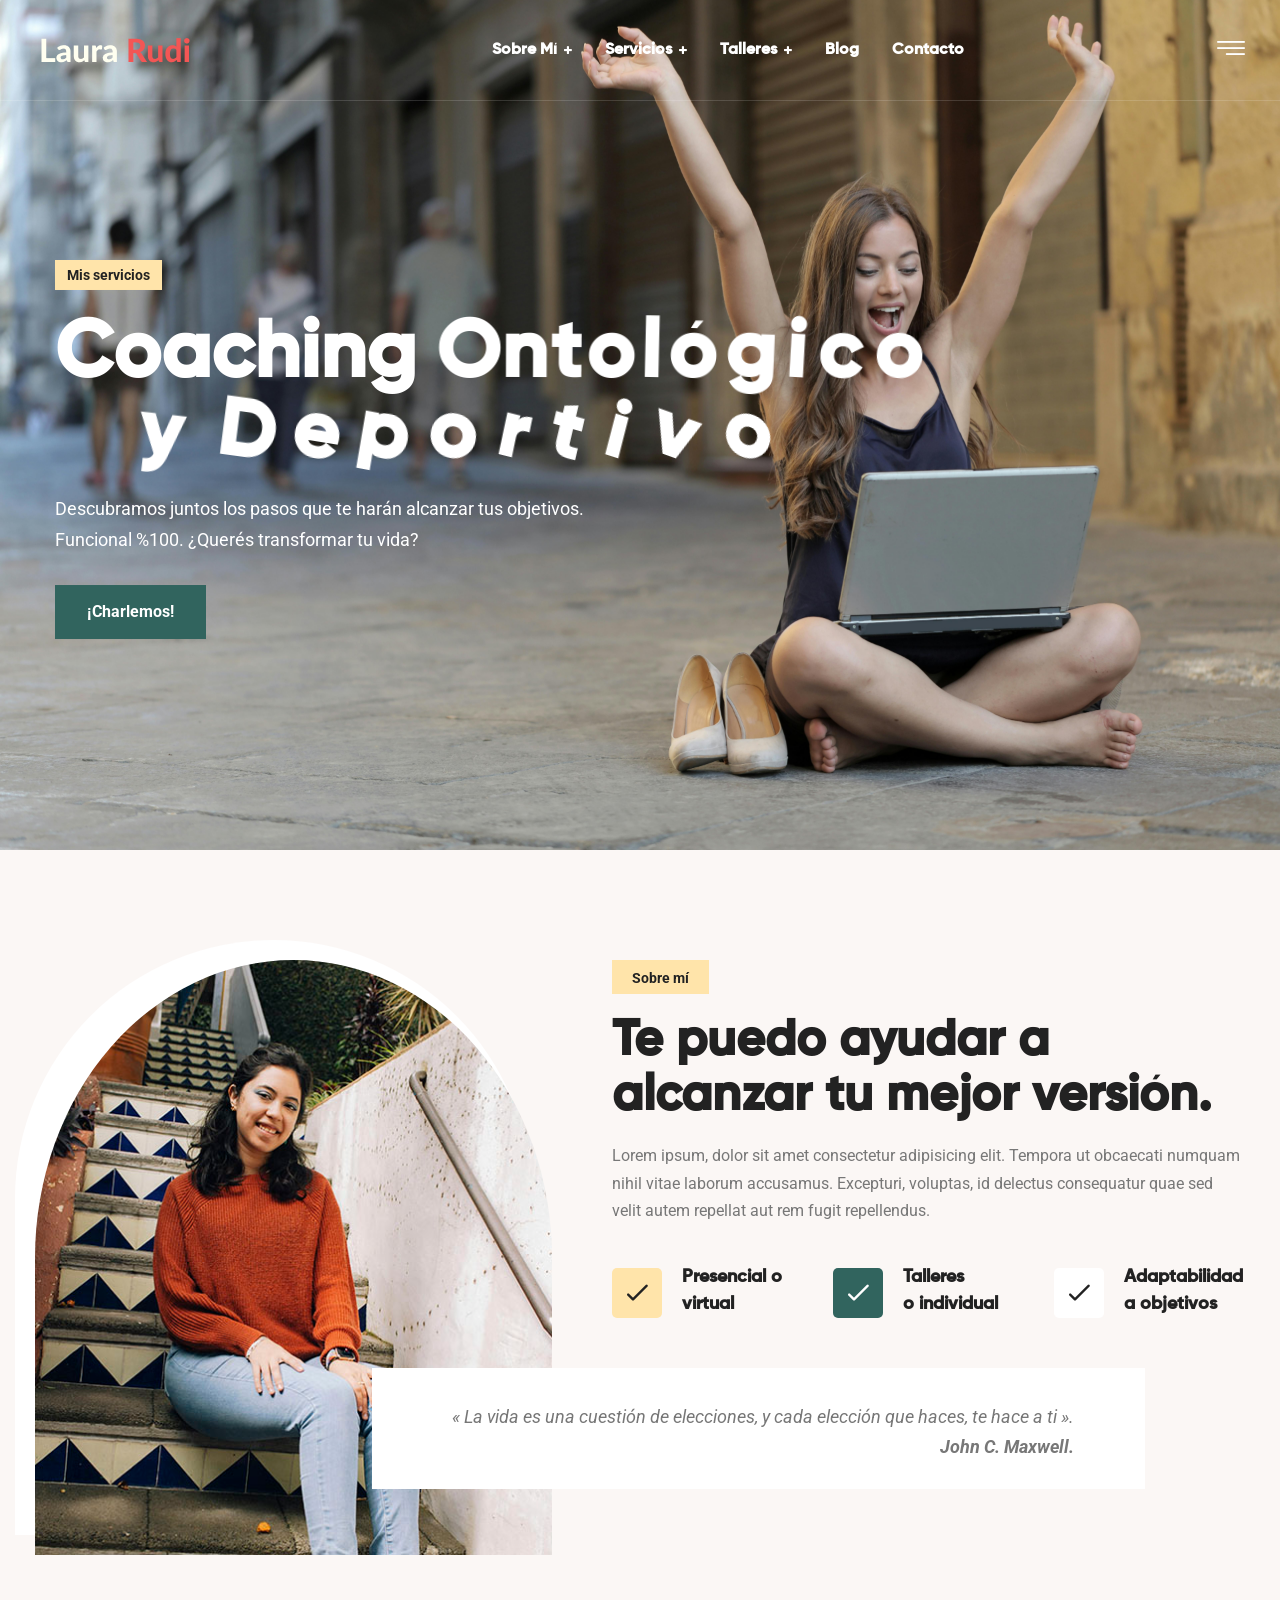
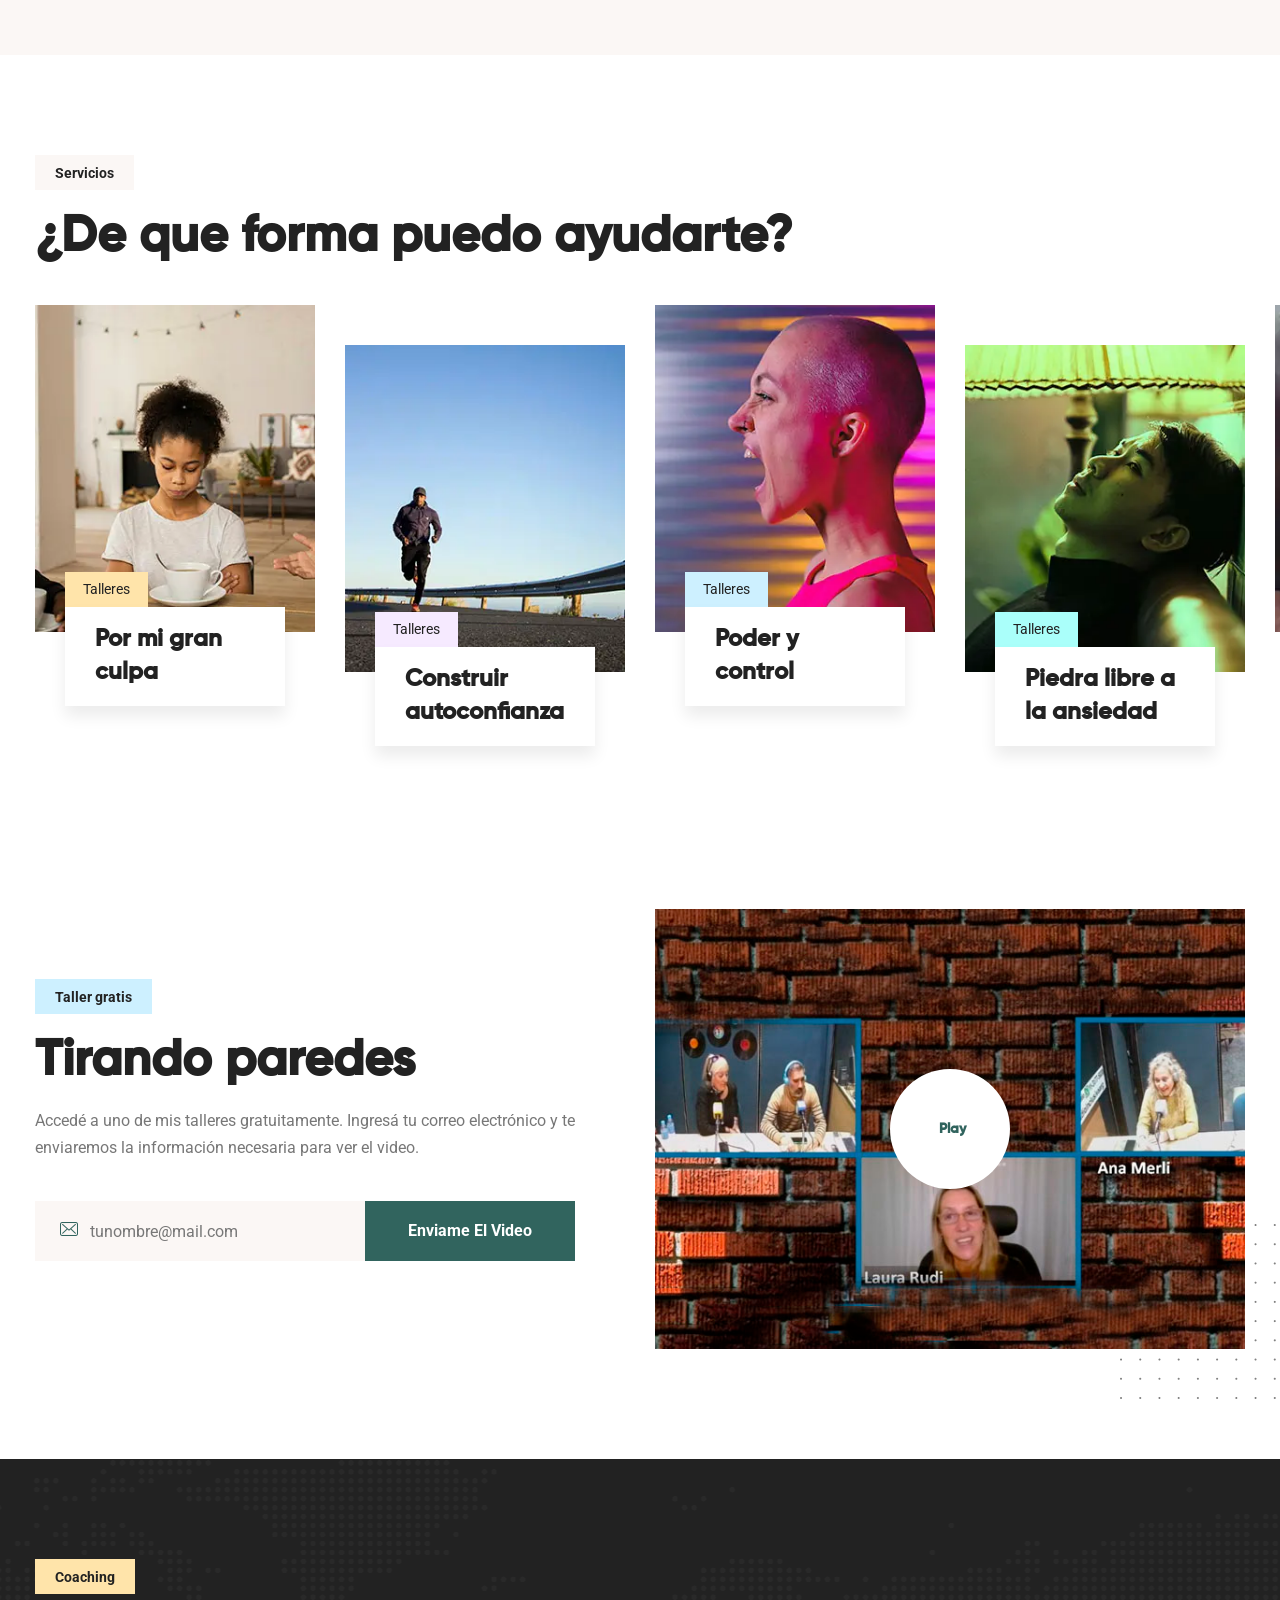
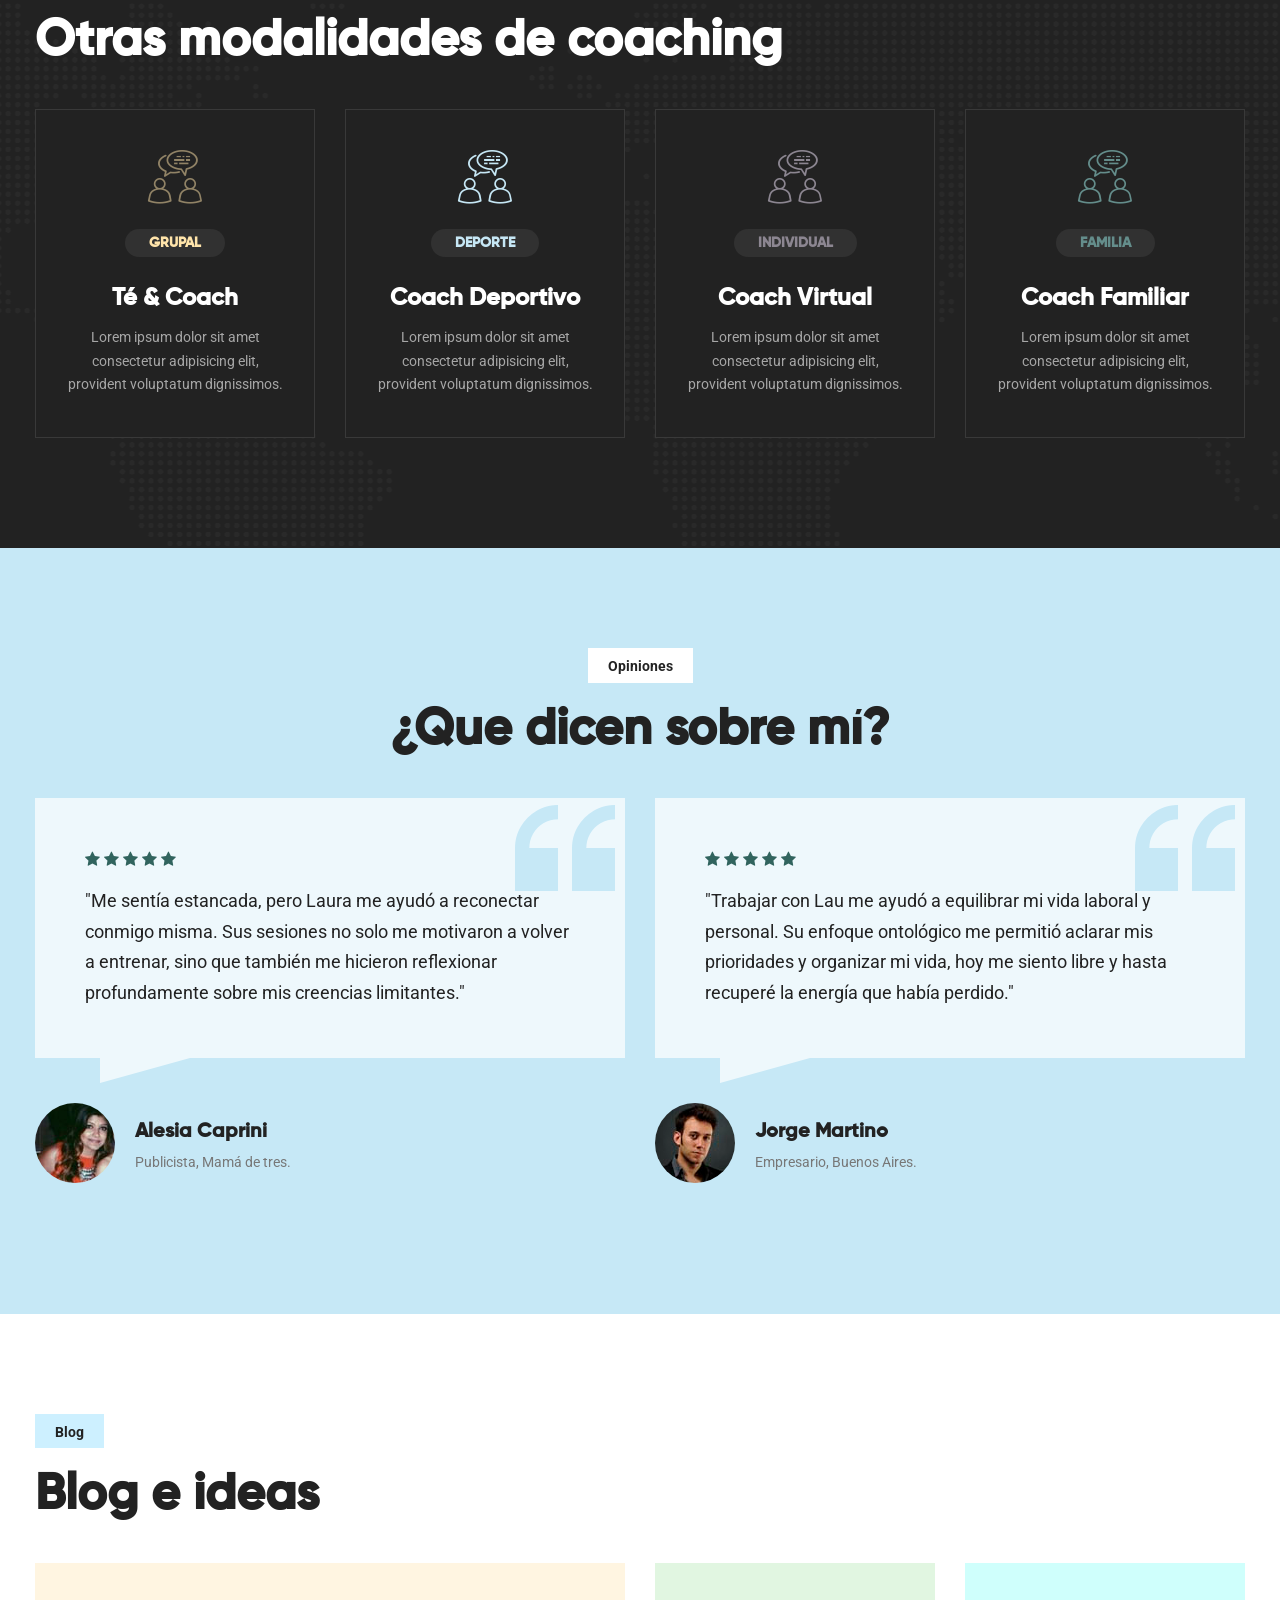
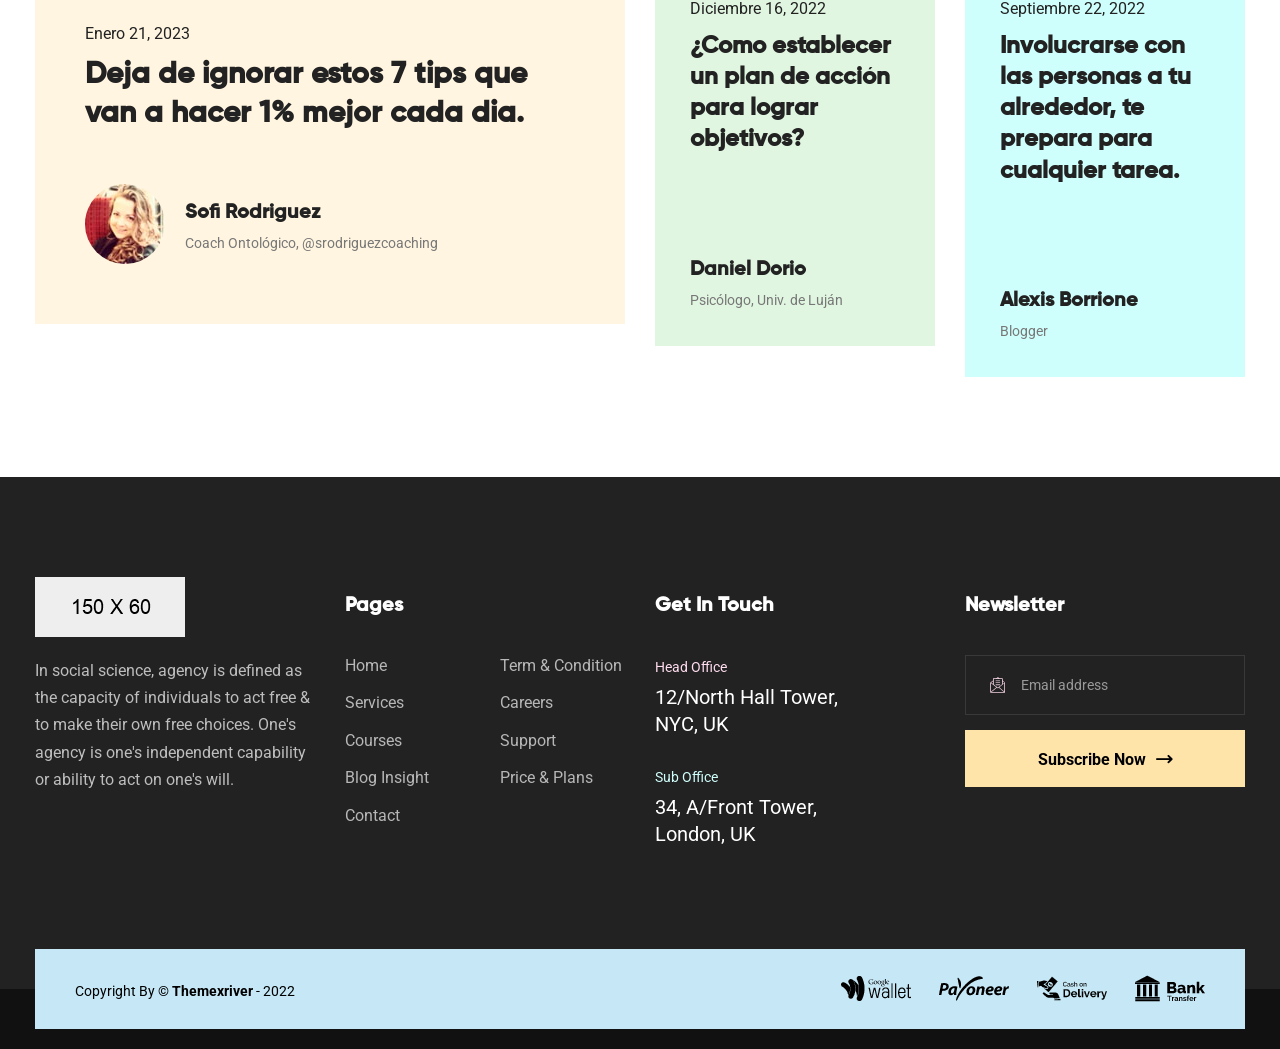
==== commit 9f733d0b: "First version" ====
--- a/index.html
+++ b/index.html
@@ -744,49 +744,10 @@
                 </div>                
               </div>
              <!-- Counter Box -->
-						<div class="counter-box">
-							<!-- Fact Counter -->
-							<div class="fact-counter">
-								<div class="row clearfix">
-
-									<!-- Column -->
-									<div class="counter-column col-lg-4 col-md-4 col-sm-12">
-										<div class="inner wow fadeInLeft" data-wow-delay="0ms" data-wow-duration="1500ms">
-											<div class="content">
-												<div class="count-outer count-box">
-													<span class="count-text" data-speed="2500" data-stop="50">0</span>
-												</div>
-												<div class="counter-title">Talleres <br> presenciales</div>
-											</div>
-										</div>
-									</div>
-
-									<!-- Column -->
-									<div class="counter-column col-lg-4 col-md-4 col-sm-12">
-										<div class="inner wow fadeInLeft" data-wow-delay="300ms" data-wow-duration="1500ms">
-											<div class="content">
-												<div class="count-outer count-box">
-													<span class="count-text" data-speed="2500" data-stop="5">0</span>K
-												</div>
-												<div class="counter-title">Horas de  <br> coaching</div>
-											</div>
-										</div>
-									</div>
-
-									<!-- Column -->
-									<div class="counter-column col-lg-4 col-md-4 col-sm-12">
-										<div class="inner wow fadeInLeft" data-wow-delay="600ms" data-wow-duration="1500ms">
-											<div class="content">
-												<div class="count-outer count-box">
-													<span class="count-text" data-speed="3000" data-stop="2">0</span>k
-												</div>
-												<div class="counter-title">Clientes <br> satisfechos</div>
-											</div>
-										</div>
-									</div>									
-								</div>
-							</div>							
-						</div>
+						<div class="counter-box counter-box-text" style="display: flex; justify-content: center;">
+              <div>
+							  <p style="font-size: 1.1rem; font-style: italic; text-align: end;">« La vida es una cuestión de elecciones, y cada elección que haces, te hace a ti ». <br><span style="font-weight: bold;" > John C. Maxwell.</span></p>
+              </div>
 						<!-- End Counter Box -->
             </div>
            
@@ -799,8 +760,8 @@
       <section class="services-section">
         <div class="auto-container">
           <div class="sec-title">
-            <div class="title color-two">Services</div>
-            <h2>Explore How can I Help You</h2>
+            <div class="title color-two">Servicios</div>
+            <h2>¿De que forma puedo ayudarte?</h2>
           </div>
           <div class="inner-container">
             <div class="services-carousel owl-carousel owl-theme">
@@ -811,14 +772,14 @@
                     <a href="service-detail.html"
                       ><img
                         class="transition-500ms"
-                        src="assets/images/resource/service-1.jpg"
+                        src="assets/images/resource/service-culpa.webp"
                         alt=""
                     /></a>
                   </div>
                   <div class="lower-content">
-                    <div class="lessons">20+ Lessons</div>
+                    <div class="lessons">Talleres</div>
                     <div class="lower-box">
-                      <h4><a href="service-detail.html">Coaching</a></h4>
+                      <h4><a href="service-detail.html">Por mi gran culpa</a></h4>
                     </div>
                   </div>
                 </div>
@@ -831,15 +792,15 @@
                     <a href="service-detail.html"
                       ><img
                         class="transition-500ms"
-                        src="assets/images/resource/service-2.jpg"
+                        src="assets/images/resource/service-autoconfianza.webp"
                         alt=""
                     /></a>
                   </div>
                   <div class="lower-content">
-                    <div class="lessons color-two">20+ Lessons</div>
+                    <div class="lessons color-two">Talleres</div>
                     <div class="lower-box">
                       <h4>
-                        <a href="service-detail.html">Self Development</a>
+                        <a href="service-detail.html">Construir autoconfianza</a>
                       </h4>
                     </div>
                   </div>
@@ -853,14 +814,14 @@
                     <a href="service-detail.html"
                       ><img
                         class="transition-500ms"
-                        src="assets/images/resource/service-3.jpg"
+                        src="assets/images/resource/service-poder.webp"
                         alt=""
                     /></a>
                   </div>
                   <div class="lower-content">
-                    <div class="lessons color-three">20+ Lessons</div>
+                    <div class="lessons color-three">Talleres</div>
                     <div class="lower-box">
-                      <h4><a href="service-detail.html">Consulting</a></h4>
+                      <h4><a href="service-detail.html">Poder y control</a></h4>
                     </div>
                   </div>
                 </div>
@@ -873,14 +834,14 @@
                     <a href="service-detail.html"
                       ><img
                         class="transition-500ms"
-                        src="assets/images/resource/service-4.jpg"
+                        src="assets/images/resource/service-ansiedad.webp"
                         alt=""
                     /></a>
                   </div>
                   <div class="lower-content">
-                    <div class="lessons color-four">20+ Lessons</div>
+                    <div class="lessons color-four">Talleres</div>
                     <div class="lower-box">
-                      <h4><a href="service-detail.html">Courses</a></h4>
+                      <h4><a href="service-detail.html">Piedra libre a la ansiedad</a></h4>
                     </div>
                   </div>
                 </div>
@@ -893,20 +854,131 @@
                     <a href="service-detail.html"
                       ><img
                         class="transition-500ms"
-                        src="assets/images/resource/service-5.jpg"
+                        src="assets/images/resource/service-tristeza.webp"
                         alt=""
                     /></a>
                   </div>
                   <div class="lower-content">
-                    <div class="lessons color-five">20+ Lessons</div>
+                    <div class="lessons color-five">Talleres</div>
                     <div class="lower-box">
                       <h4>
-                        <a href="service-detail.html">Lifetime Support</a>
+                        <a href="service-detail.html">De la tristeza a la alegría</a>
                       </h4>
                     </div>
                   </div>
                 </div>
               </div>
+
+              <!-- Service Block -->
+              <div class="service-block">
+                <div class="inner-box">
+                  <div class="image">
+                    <a href="service-detail.html"
+                      ><img
+                        class="transition-500ms"
+                        src="assets/images/resource/service-enojo.webp"
+                        alt=""
+                    /></a>
+                  </div>
+                  <div class="lower-content">
+                    <div class="lessons">Talleres</div>
+                    <div class="lower-box">
+                      <h4>
+                        <a href="service-detail.html">El enojo inteligente</a>
+                      </h4>
+                    </div>
+                  </div>
+                </div>
+              </div>
+
+                <!-- Service Block -->
+                <div class="service-block">
+                  <div class="inner-box">
+                    <div class="image">
+                      <a href="service-detail.html"
+                        ><img
+                          class="transition-500ms"
+                          src="assets/images/resource/service-aprendizaje.webp"
+                          alt=""
+                      /></a>
+                    </div>
+                    <div class="lower-content">
+                      <div class="lessons color-two">Talleres</div>
+                      <div class="lower-box">
+                        <h4>
+                          <a href="service-detail.html">El camino del aprendizaje</a>
+                        </h4>
+                      </div>
+                    </div>
+                  </div>
+                </div>
+
+                  <!-- Service Block -->
+              <div class="service-block">
+                <div class="inner-box">
+                  <div class="image">
+                    <a href="service-detail.html"
+                      ><img
+                        class="transition-500ms"
+                        src="assets/images/resource/service-infancia.webp"
+                        alt=""
+                    /></a>
+                  </div>
+                  <div class="lower-content">
+                    <div class="lessons color-three">Talleres</div>
+                    <div class="lower-box">
+                      <h4>
+                        <a href="service-detail.html">Heridas emocionales de la infancia</a>
+                      </h4>
+                    </div>
+                  </div>
+                </div>
+              </div>
+
+                <!-- Service Block -->
+                <div class="service-block">
+                  <div class="inner-box">
+                    <div class="image">
+                      <a href="service-detail.html"
+                        ><img
+                          class="transition-500ms"
+                          src="assets/images/resource/service-promesas.webp"
+                          alt=""
+                      /></a>
+                    </div>
+                    <div class="lower-content">
+                      <div class="lessons color-four">Talleres</div>
+                      <div class="lower-box">
+                        <h4>
+                          <a href="service-detail.html">Pedido de ofertas y promesas</a>
+                        </h4>
+                      </div>
+                    </div>
+                  </div>
+                </div>
+
+                  <!-- Service Block -->
+              <div class="service-block">
+                <div class="inner-box">
+                  <div class="image">
+                    <a href="service-detail.html"
+                      ><img
+                        class="transition-500ms"
+                        src="assets/images/resource/service-transformacion.webp"
+                        alt=""
+                    /></a>
+                  </div>
+                  <div class="lower-content">
+                    <div class="lessons color-five">Talleres</div>
+                    <div class="lower-box">
+                      <h4>
+                        <a href="service-detail.html">El camino de la transformación</a>
+                      </h4>
+                    </div>
+                  </div>
+                </div>
+              </div>
+
             </div>
           </div>
         </div>
@@ -922,14 +994,11 @@
               <div class="inner-column">
                 <div class="sec-title">
                   <div class="title color-three">
-                    Get Instant Access to The Free
-                  </div>
-                  <h2>Self Development Course</h2>
+                    Taller gratis
+                  </div>
+                  <h2>Tirando paredes</h2>
                   <div class="text">
-                    I am glad that you have made it here to send a distress
-                    signal, and inform the Senate that all on board were killed.
-                    Dantooine. I’m not going to Alderaan. I really got to go.
-                    But that to me.
+                    Accedé a uno de mis talleres gratuitamente. Ingresá tu correo electrónico y te enviaremos la información necesaria para ver el video.
                   </div>
                 </div>
 
@@ -942,11 +1011,11 @@
                         type="email"
                         name="search-field"
                         value=""
-                        placeholder="Email address"
+                        placeholder="tunombre@mail.com"
                         required
                       />
                       <button type="submit" class="theme-btn btn-style-three">
-                        <span class="txt">Start For Free</span>
+                        <span class="txt">Enviame el video</span>
                       </button>
                     </div>
                   </form>
@@ -977,7 +1046,7 @@
                     />
                   </figure>
                   <a
-                    href="https://www.youtube.com/watch?v=kxPCFljwJws"
+                    href="https://www.youtube.com/watch?v=6WeFbSTsus8"
                     class="lightbox-image overlay-box"
                     ><span class="transition-900ms"
                       >Play<i class="ripple"></i></span
@@ -998,32 +1067,18 @@
         <div class="auto-container">
           <!-- Sec Title -->
           <div class="sec-title light">
-            <div class="title">Process</div>
-            <h2>Our Solution Process</h2>
+            <div class="title">Coaching</div>
+            <h2>Otras modalidades de coaching</h2>
           </div>
           <div class="row clearfix">
             <!-- Process Block -->
             <div class="process-block col-xl-3 col-lg-6 col-md-6 col-sm-12">
               <div class="inner-box transition-300ms">
-                <div class="icon transition-500ms flaticon-planning"></div>
-                <div class="step">step 01</div>
-                <h4><a href="service-detail.html">Plan For Work</a></h4>
+                <div class="icon transition-500ms flaticon-friend"></div>
+                <div class="step">Grupal</div>
+                <h4><a href="service-detail.html">Té & Coach</a></h4>
                 <div class="text">
-                  Through plans, you break down a process into small and
-                  identify the things you accomplish..
-                </div>
-              </div>
-            </div>
-
-            <!-- Process Block -->
-            <div class="process-block col-xl-3 col-lg-6 col-md-6 col-sm-12">
-              <div class="inner-box transition-300ms">
-                <div class="icon transition-500ms flaticon-implement"></div>
-                <div class="step">step 02</div>
-                <h4><a href="service-detail.html">Implementation</a></h4>
-                <div class="text">
-                  Through plans, you break down a process into small and
-                  identify the things you accomplish..
+                  Lorem ipsum dolor sit amet consectetur adipisicing elit, provident voluptatum dignissimos.
                 </div>
               </div>
             </div>
@@ -1032,11 +1087,10 @@
             <div class="process-block col-xl-3 col-lg-6 col-md-6 col-sm-12">
               <div class="inner-box transition-300ms">
                 <div class="icon transition-500ms flaticon-friend"></div>
-                <div class="step">step 03</div>
-                <h4><a href="service-detail.html">Consultancy</a></h4>
+                <div class="step">Deporte</div>
+                <h4><a href="service-detail.html">Coach Deportivo</a></h4>
                 <div class="text">
-                  Through plans, you break down a process into small and
-                  identify the things you accomplish..
+                  Lorem ipsum dolor sit amet consectetur adipisicing elit, provident voluptatum dignissimos.
                 </div>
               </div>
             </div>
@@ -1044,202 +1098,40 @@
             <!-- Process Block -->
             <div class="process-block col-xl-3 col-lg-6 col-md-6 col-sm-12">
               <div class="inner-box transition-300ms">
-                <div class="icon transition-500ms flaticon-finish-line"></div>
-                <div class="step">step 04</div>
-                <h4><a href="service-detail.html">Project Closure</a></h4>
+                <div class="icon transition-500ms flaticon-friend"></div>
+                <div class="step">Individual</div>
+                <h4><a href="service-detail.html">Coach Virtual</a></h4>
                 <div class="text">
-                  Through plans, you break down a process into small and
-                  identify the things you accomplish..
+                  Lorem ipsum dolor sit amet consectetur adipisicing elit, provident voluptatum dignissimos.
+                </div>
+              </div>
+            </div>
+
+            <!-- Process Block -->
+            <div class="process-block col-xl-3 col-lg-6 col-md-6 col-sm-12">
+              <div class="inner-box transition-300ms">
+                <div class="icon transition-500ms flaticon-friend"></div>
+                <div class="step">Familia</div>
+                <h4><a href="service-detail.html">Coach Familiar</a></h4>
+                <div class="text">
+                  Lorem ipsum dolor sit amet consectetur adipisicing elit, provident voluptatum dignissimos.
                 </div>
               </div>
             </div>
           </div>
         </div>
       </section>
-      <!-- End Process Section -->
-
-      <!-- Course Section Two -->
-      <section class="course-section-two">
-        <div class="auto-container">
-          <!-- Sec Title -->
-          <div class="sec-title centered">
-            <div class="title color-four">Featured</div>
-            <h2>Featured Courses</h2>
-          </div>
-          <div class="row clearfix">
-            <!-- Course Block -->
-            <div class="course-block col-lg-3 col-md-6 col-sm-12">
-              <div
-                class="inner-box wow fadeInLeft"
-                data-wow-delay="0ms"
-                data-wow-duration="1500ms"
-              >
-                <div class="image">
-                  <a href="course-detail.html"
-                    ><img
-                      class="transition-500ms"
-                      src="assets/images/resource/course-1.jpg"
-                      alt=""
-                  /></a>
-                </div>
-                <div class="lower-content">
-                  <h5>
-                    <a href="course-detail.html"
-                      >How to success through market segmentation</a
-                    >
-                  </h5>
-                  <ul class="post-info">
-                    <li><span class="icon flaticon-book-1"></span>3 Chapter</li>
-                    <li>
-                      <span class="icon flaticon-trophy"></span>10 Lessons
-                    </li>
-                  </ul>
-                </div>
-              </div>
-            </div>
-
-            <!-- Course Block -->
-            <div class="course-block col-lg-3 col-md-6 col-sm-12">
-              <div
-                class="inner-box wow fadeInLeft"
-                data-wow-delay="150ms"
-                data-wow-duration="1500ms"
-              >
-                <div class="image">
-                  <a href="course-detail.html"
-                    ><img
-                      class="transition-500ms"
-                      src="assets/images/resource/course-2.jpg"
-                      alt=""
-                  /></a>
-                </div>
-                <div class="lower-content">
-                  <h5>
-                    <a href="course-detail.html"
-                      >How to success through market segmentation</a
-                    >
-                  </h5>
-                  <ul class="post-info">
-                    <li><span class="icon flaticon-book-1"></span>3 Chapter</li>
-                    <li>
-                      <span class="icon flaticon-trophy"></span>10 Lessons
-                    </li>
-                  </ul>
-                </div>
-              </div>
-            </div>
-
-            <!-- Course Block -->
-            <div class="course-block col-lg-3 col-md-6 col-sm-12">
-              <div
-                class="inner-box wow fadeInLeft"
-                data-wow-delay="300ms"
-                data-wow-duration="1500ms"
-              >
-                <div class="image">
-                  <a href="course-detail.html"
-                    ><img
-                      class="transition-500ms"
-                      src="assets/images/resource/course-3.jpg"
-                      alt=""
-                  /></a>
-                </div>
-                <div class="lower-content">
-                  <h5>
-                    <a href="course-detail.html"
-                      >How to success through market segmentation</a
-                    >
-                  </h5>
-                  <ul class="post-info">
-                    <li><span class="icon flaticon-book-1"></span>3 Chapter</li>
-                    <li>
-                      <span class="icon flaticon-trophy"></span>10 Lessons
-                    </li>
-                  </ul>
-                </div>
-              </div>
-            </div>
-
-            <!-- Course Block -->
-            <div class="course-block col-lg-3 col-md-6 col-sm-12">
-              <div
-                class="inner-box wow fadeInLeft"
-                data-wow-delay="450ms"
-                data-wow-duration="1500ms"
-              >
-                <div class="image">
-                  <a href="course-detail.html"
-                    ><img
-                      class="transition-500ms"
-                      src="assets/images/resource/course-4.jpg"
-                      alt=""
-                  /></a>
-                </div>
-                <div class="lower-content">
-                  <h5>
-                    <a href="course-detail.html"
-                      >How to success through market segmentation</a
-                    >
-                  </h5>
-                  <ul class="post-info">
-                    <li><span class="icon flaticon-book-1"></span>3 Chapter</li>
-                    <li>
-                      <span class="icon flaticon-trophy"></span>10 Lessons
-                    </li>
-                  </ul>
-                </div>
-              </div>
-            </div>
-          </div>
-        </div>
-      </section>
-      <!-- End Course Section Two -->
-
-      <!-- Clients Section -->
-      <section class="clients-section">
-        <div class="auto-container">
-          <div class="row clearfix">
-            <!-- Client Block -->
-            <div class="client-block col-lg-6 col-md-12 col-sm-12">
-              <div class="inner-box">
-                <div class="content">
-                  <span class="icon flaticon-open-book"></span>
-                  <h4>Become a Partner of <span>Avarton</span></h4>
-                  <div class="text">
-                    To take a trivial example, which of us undertakes laborious
-                    physical exercise yes is this happen here.
-                  </div>
-                </div>
-              </div>
-            </div>
-
-            <!-- Client Block -->
-            <div class="client-block col-lg-6 col-md-12 col-sm-12">
-              <div class="inner-box">
-                <div class="content">
-                  <span class="icon flaticon-briefcase-3"></span>
-                  <h4>Career Opportunities in <span>Avarton</span></h4>
-                  <div class="text">
-                    To take a trivial example, which of us undertakes laborious
-                    physical exercise yes is this happen here.
-                  </div>
-                </div>
-              </div>
-            </div>
-          </div>
-        </div>
-      </section>
-      <!-- End Clients Section -->
+      <!-- End Process Section -->      
+      
 
       <!-- Testimonial Section -->
       <section class="testimonial-section">
         <div class="auto-container">
           <!-- Sec Title -->
           <div class="sec-title centered">
-            <div class="title color-four">Testimonials</div>
+            <div class="title color-four">Opiniones</div>
             <h2>
-              Hear out what my clients <br />
-              say about me.
+              ¿Que dicen sobre mí?
             </h2>
           </div>
           <div class="testimonial-carousel owl-carousel owl-theme">
@@ -1256,19 +1148,16 @@
                     <span class="fa fa-star"></span>
                   </div>
                   <div class="text">
-                    " It’s amazing how much easier it has been to meet new
-                    people and create instant connection. I have the exact same
-                    personality, the only thing that has changed is my mindset
-                    and a few behaviors. "
+                    "Me sentía estancada, pero Laura me ayudó a reconectar conmigo misma. Sus sesiones no solo me motivaron a volver a entrenar, sino que también me hicieron reflexionar profundamente sobre mis creencias limitantes."
                   </div>
                 </div>
                 <div class="lower-box">
                   <div class="box-inner">
                     <div class="author-image">
-                      <img src="assets/images/resource/author-1.jpg" alt="" />
-                    </div>
-                    <h5>Alaxis D. Dowson</h5>
-                    <div class="designation">Head Of Idea, Kilix Co.</div>
+                      <img src="assets/images/resource/user3.jpg" alt="" />
+                    </div>
+                    <h5>Alesia Caprini </h5>
+                    <div class="designation">Publicista, Mamá de tres.</div>
                   </div>
                 </div>
               </div>
@@ -1287,19 +1176,16 @@
                     <span class="fa fa-star"></span>
                   </div>
                   <div class="text">
-                    " It’s amazing how much easier it has been to meet new
-                    people and create instant connection. I have the exact same
-                    personality, the only thing that has changed is my mindset
-                    and a few behaviors. "
+                    "Trabajar con Lau me ayudó a equilibrar mi vida laboral y personal. Su enfoque ontológico me permitió aclarar mis prioridades y organizar mi vida, hoy me siento libre y hasta recuperé la energía que había perdido."
                   </div>
                 </div>
                 <div class="lower-box">
                   <div class="box-inner">
                     <div class="author-image">
-                      <img src="assets/images/resource/author-2.jpg" alt="" />
-                    </div>
-                    <h5>Alaxis D. Dowson</h5>
-                    <div class="designation">Head Of Idea, Kilix Co.</div>
+                      <img src="assets/images/resource/user2.jpg" alt="" />
+                    </div>
+                    <h5>Jorge Martino</h5>
+                    <div class="designation">Empresario, Buenos Aires.</div>
                   </div>
                 </div>
               </div>
@@ -1318,19 +1204,16 @@
                     <span class="fa fa-star"></span>
                   </div>
                   <div class="text">
-                    " It’s amazing how much easier it has been to meet new
-                    people and create instant connection. I have the exact same
-                    personality, the only thing that has changed is my mindset
-                    and a few behaviors. "
+                    "Con Laura pude descubrir bloqueos que ni sabía que tenía. Me ayudó a encontrar un nuevo sentido de propósito en mi vida y gestionar mis emociones fue clave en este proceso."
                   </div>
                 </div>
                 <div class="lower-box">
                   <div class="box-inner">
                     <div class="author-image">
-                      <img src="assets/images/resource/author-1.jpg" alt="" />
-                    </div>
-                    <h5>Alaxis D. Dowson</h5>
-                    <div class="designation">Head Of Idea, Kilix Co.</div>
+                      <img src="assets/images/resource/user1.jpg" alt="" />
+                    </div>
+                    <h5>Mariano</h5>
+                    <div class="designation">Castelar, Buenos Aires, ARG.</div>
                   </div>
                 </div>
               </div>
@@ -1349,19 +1232,16 @@
                     <span class="fa fa-star"></span>
                   </div>
                   <div class="text">
-                    " It’s amazing how much easier it has been to meet new
-                    people and create instant connection. I have the exact same
-                    personality, the only thing that has changed is my mindset
-                    and a few behaviors. "
+                    "Gracias al apoyo que me brindo Laura, no solo mejoré mi rendimiento físico, sino que también aprendí a gestionar mis emociones en momentos clave de mis partidos. Su ayuda con el coaching deportivo fue exactamente lo que necesitaba."
                   </div>
                 </div>
                 <div class="lower-box">
                   <div class="box-inner">
                     <div class="author-image">
-                      <img src="assets/images/resource/author-2.jpg" alt="" />
-                    </div>
-                    <h5>Alaxis D. Dowson</h5>
-                    <div class="designation">Head Of Idea, Kilix Co.</div>
+                      <img src="assets/images/resource/user4.jpg" alt="" />
+                    </div>
+                    <h5>Angela Paredes</h5>
+                    <div class="designation">Futbolista, Buenos Aires.</div>
                   </div>
                 </div>
               </div>
@@ -1376,8 +1256,8 @@
         <div class="auto-container">
           <!-- Sec Title -->
           <div class="sec-title">
-            <div class="title color-three">Insights</div>
-            <h2>Company Blog & Insights</h2>
+            <div class="title color-three">Blog</div>
+            <h2>Blog e ideas</h2>
           </div>
           <div class="row clearfix">
             <!-- News Block -->
@@ -1387,20 +1267,19 @@
                 data-wow-delay="0ms"
                 data-wow-duration="1500ms"
               >
-                <div class="post-date">January 21, 2022</div>
+                <div class="post-date">Enero 21, 2023</div>
                 <h3>
                   <a href="blog-detail.html"
-                    >Stop Ignoring These 7 Inspiring. How to be 1% Better Every
-                    Day</a
+                    >Deja de ignorar estos 7 tips que van a hacer 1% mejor cada dia.</a
                   >
                 </h3>
                 <div class="author-box">
                   <div class="box-inner">
                     <div class="author-image">
-                      <img src="assets/images/resource/author-1.jpg" alt="" />
-                    </div>
-                    <h5>Alaxis D. Dowson</h5>
-                    <div class="designation">Author</div>
+                      <img src="assets/images/resource/user5.jpg" alt="" />
+                    </div>
+                    <h5>Sofi Rodriguez</h5>
+                    <div class="designation">Coach Ontológico, @srodriguezcoaching</div>
                   </div>
                 </div>
               </div>
@@ -1413,15 +1292,15 @@
                 data-wow-delay="0ms"
                 data-wow-duration="1500ms"
               >
-                <div class="post-date">January 21, 2022</div>
+                <div class="post-date">Diciembre 16, 2022</div>
                 <h3>
                   <a href="blog-detail.html"
-                    >To carry out put into performto implement a plan.</a
+                    >¿Como establecer un plan de acción para lograr objetivos?</a
                   >
                 </h3>
                 <div class="author-box">
-                  <h5>Alaxis D. Dowson</h5>
-                  <div class="designation">Author</div>
+                  <h5>Daniel Dorio</h5>
+                  <div class="designation">Psicólogo, Univ. de Luján</div>
                 </div>
               </div>
             </div>
@@ -1433,15 +1312,15 @@
                 data-wow-delay="0ms"
                 data-wow-duration="1500ms"
               >
-                <div class="post-date">January 21, 2022</div>
+                <div class="post-date">Septiembre 22, 2022</div>
                 <h3>
                   <a href="blog-detail.html"
-                    >It involves handing over to customer, passing.</a
+                    >Involucrarse con las personas a tu alrededor, te prepara para cualquier tarea.</a
                   >
                 </h3>
                 <div class="author-box">
-                  <h5>Alaxis D. Dowson</h5>
-                  <div class="designation">Author</div>
+                  <h5>Alexis Borrione</h5>
+                  <div class="designation">Blogger</div>
                 </div>
               </div>
             </div>
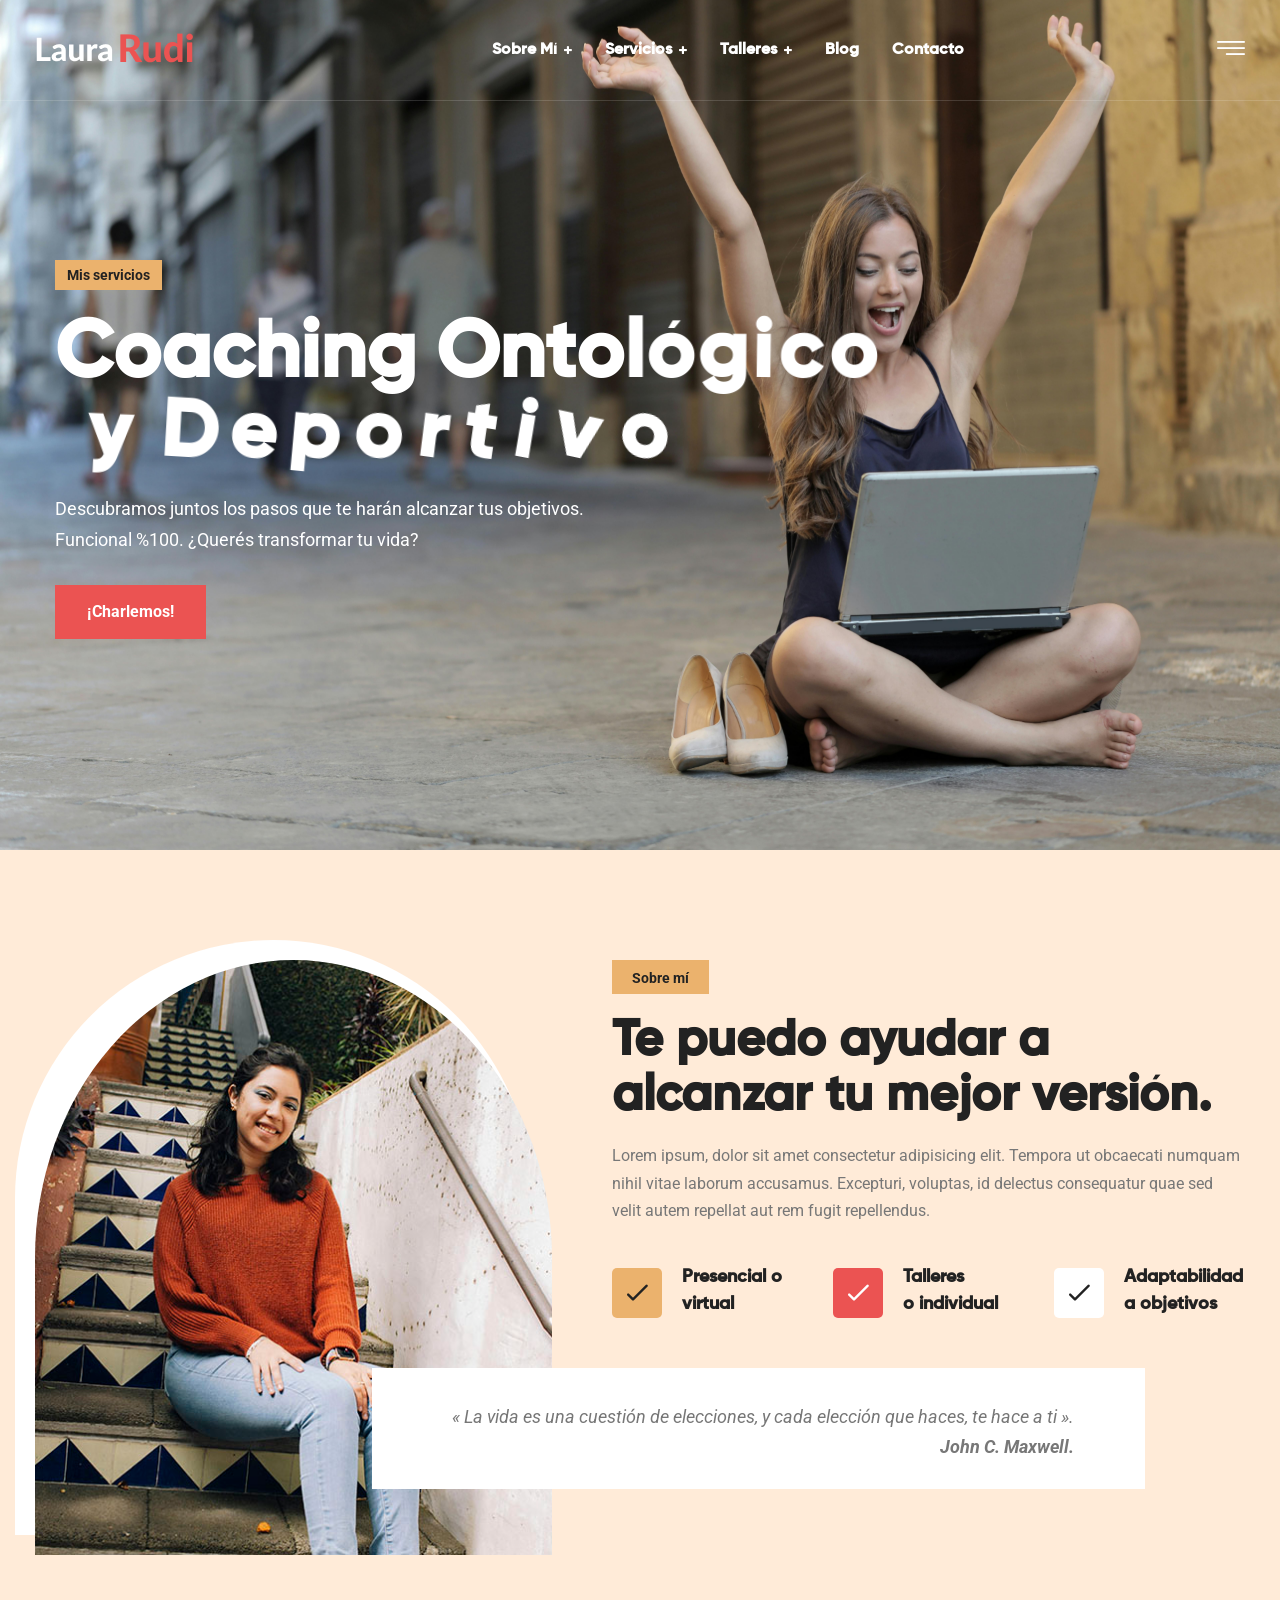
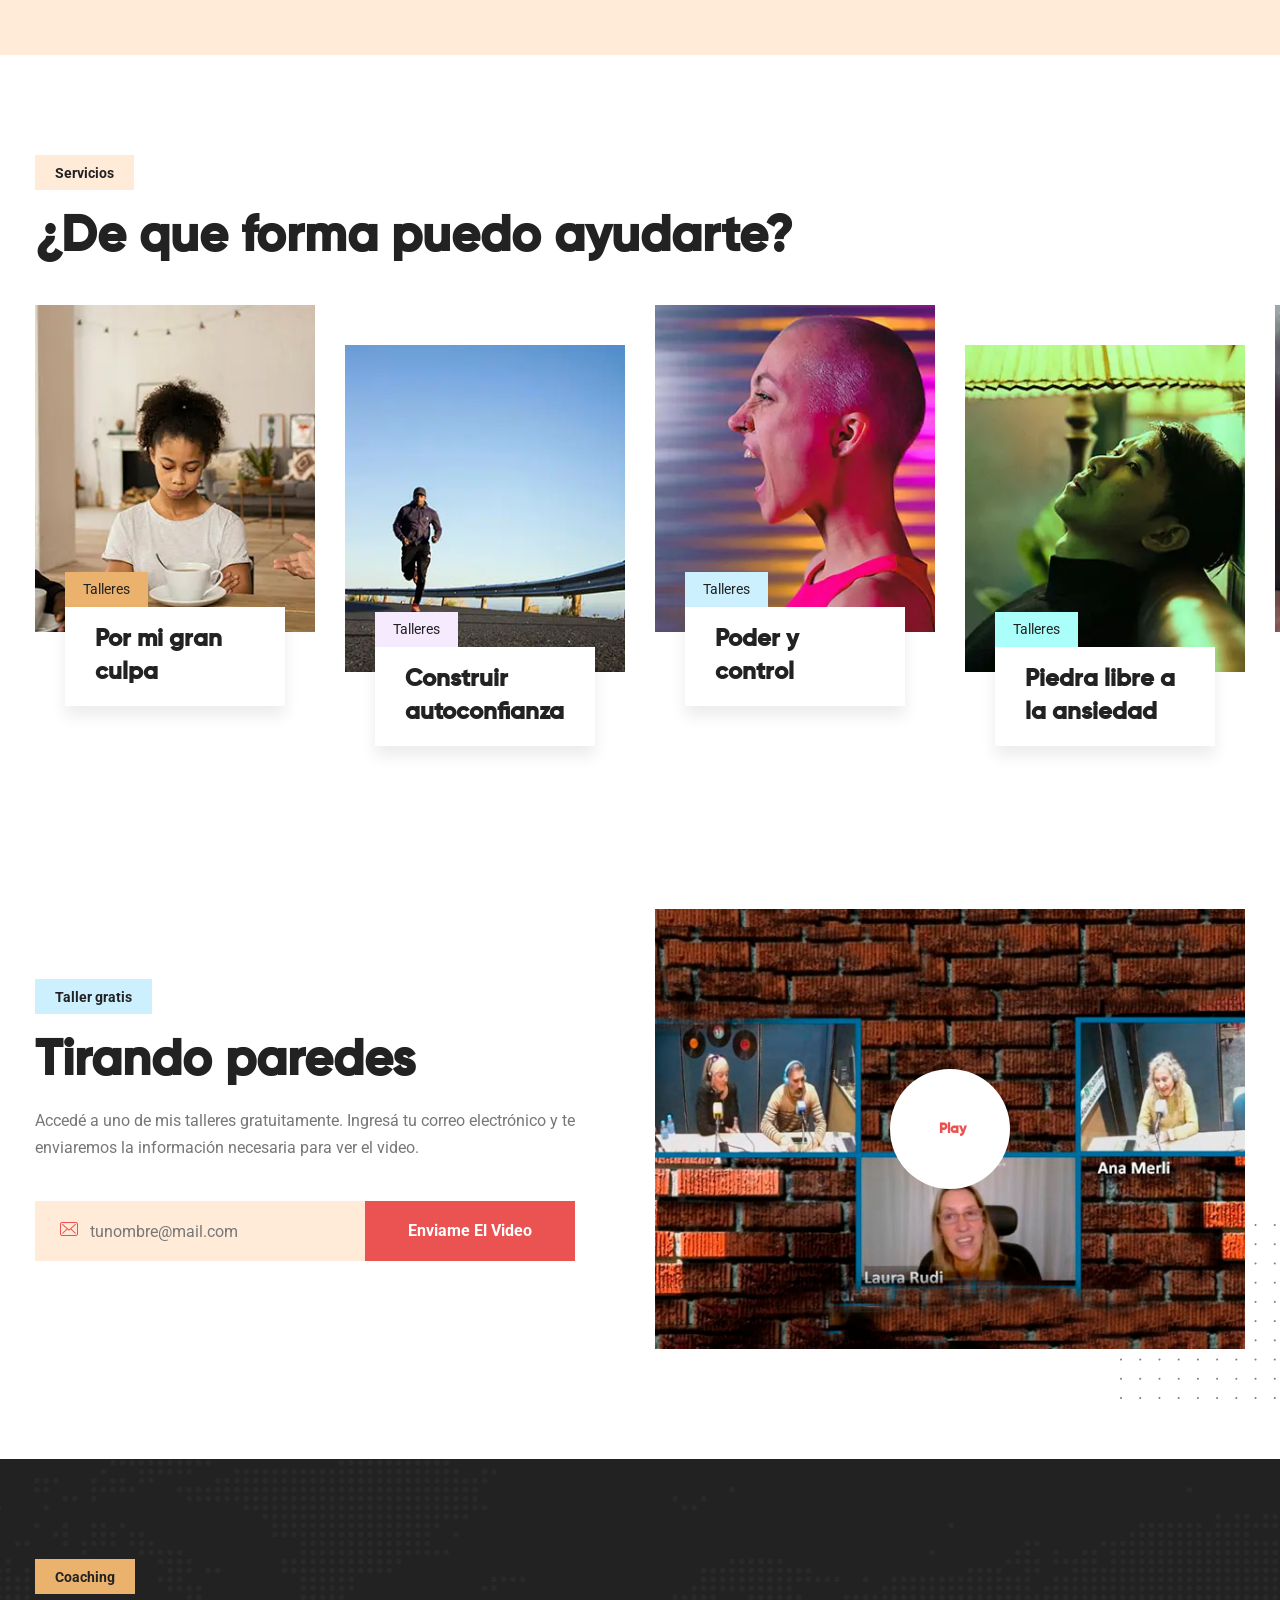
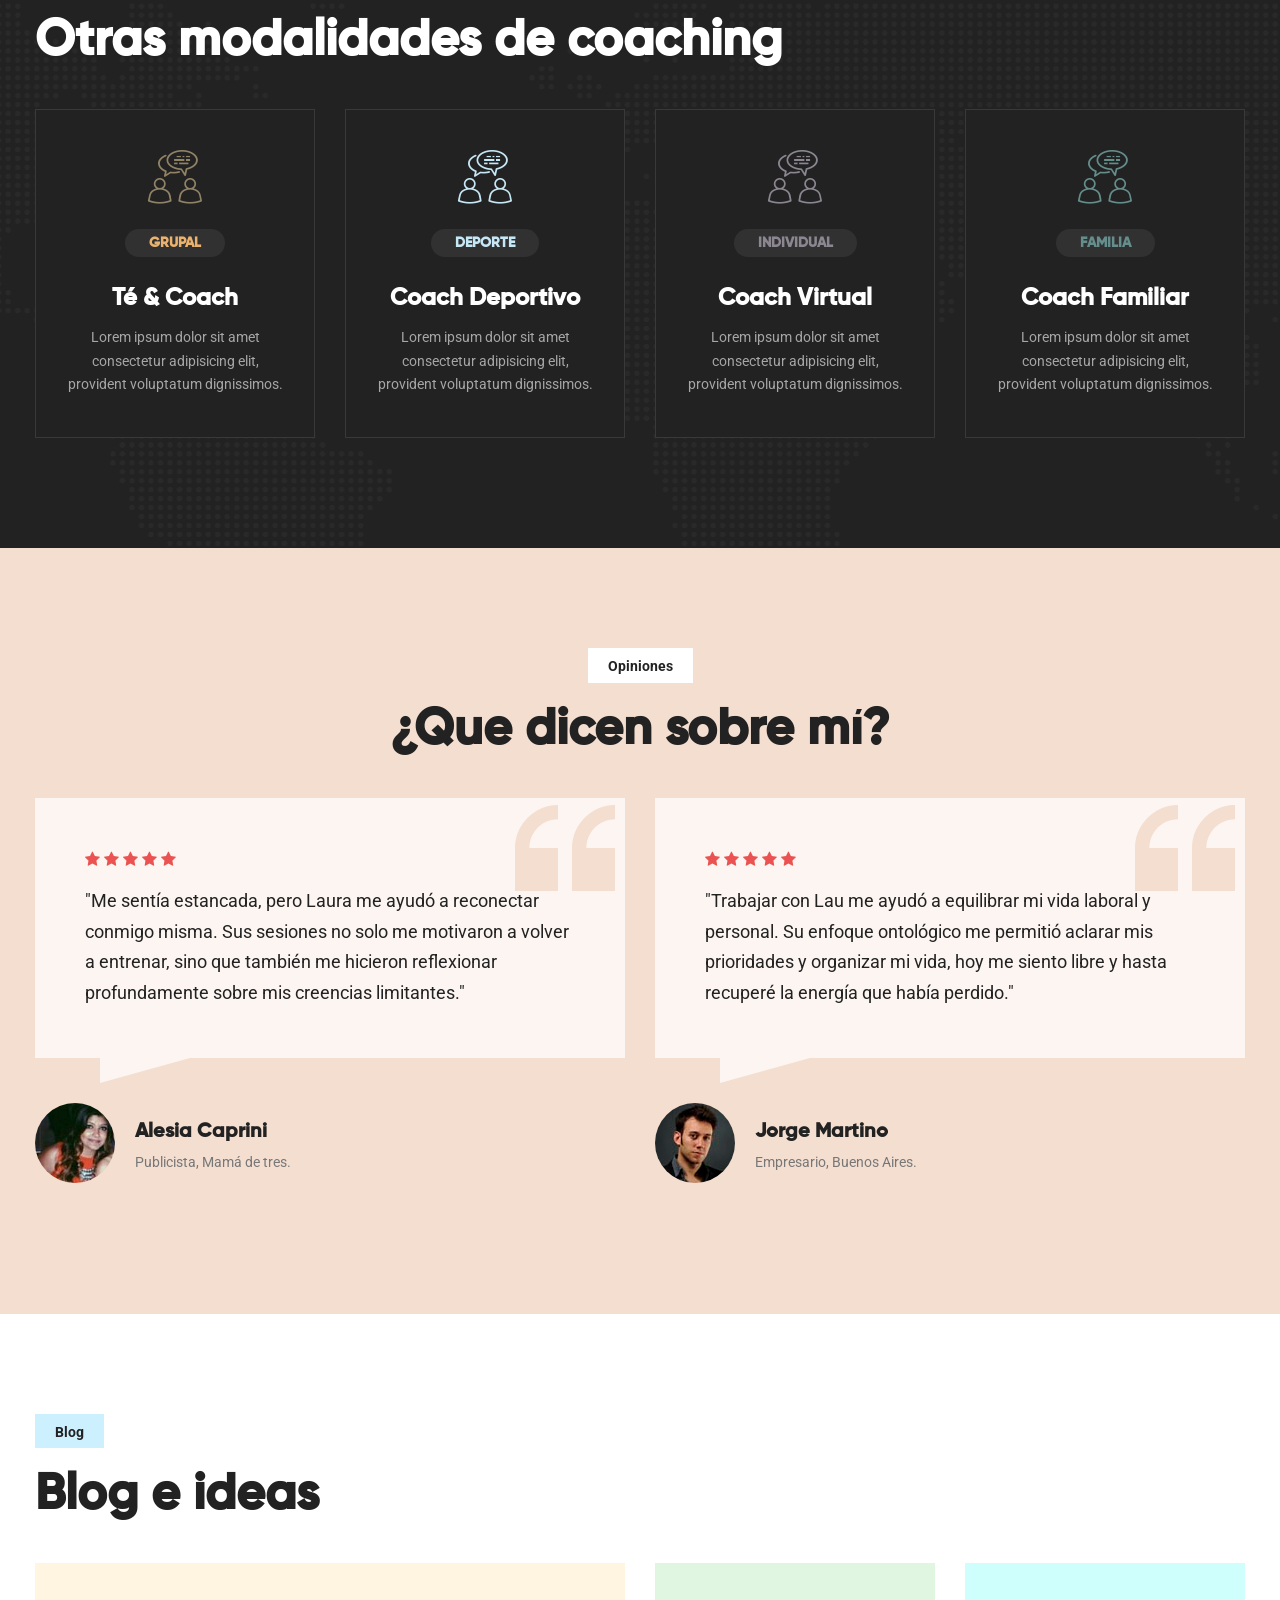
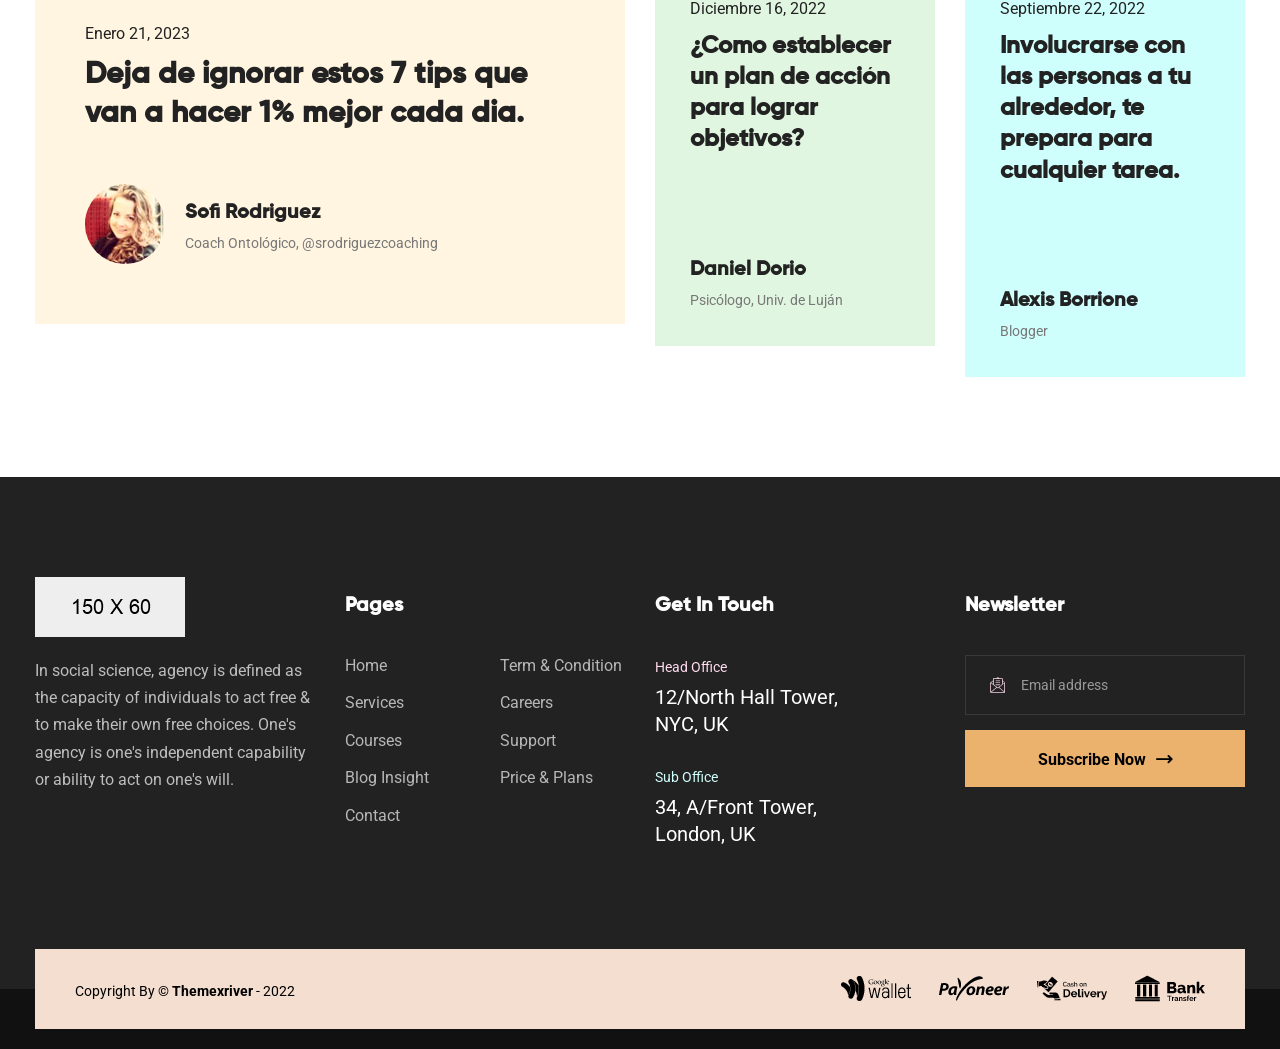
==== commit b7c3effb: "Home page 95%" ====
--- a/index.html
+++ b/index.html
@@ -132,7 +132,7 @@
             <!--Logo-->
             <div class="logo pull-left">
               <a href="index.html" title=""
-                ><img src="assets/images/logo-small.png" alt="" title=""
+                ><img src="assets/images/logo-small-black.png" alt="Logo pequeño Laura Rudi" title=""
               /></a>
             </div>
             <!--Right Col-->
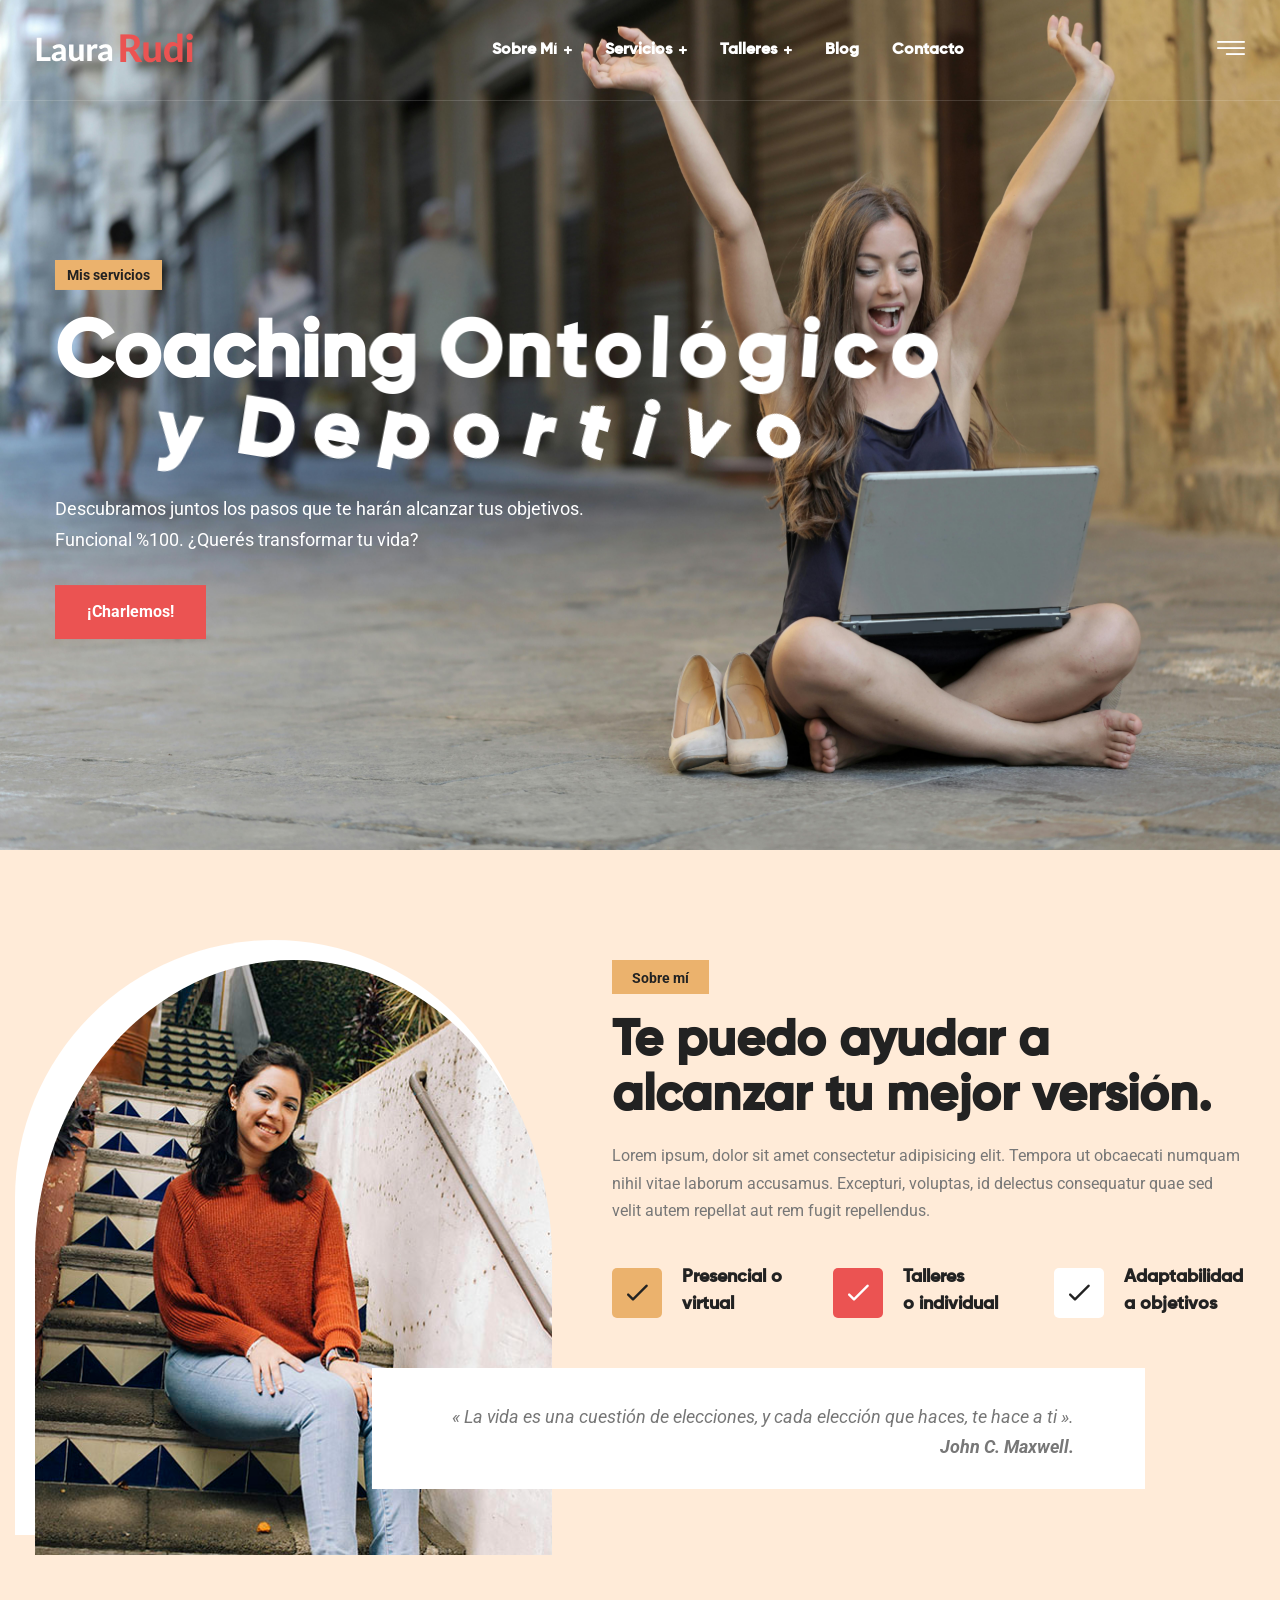
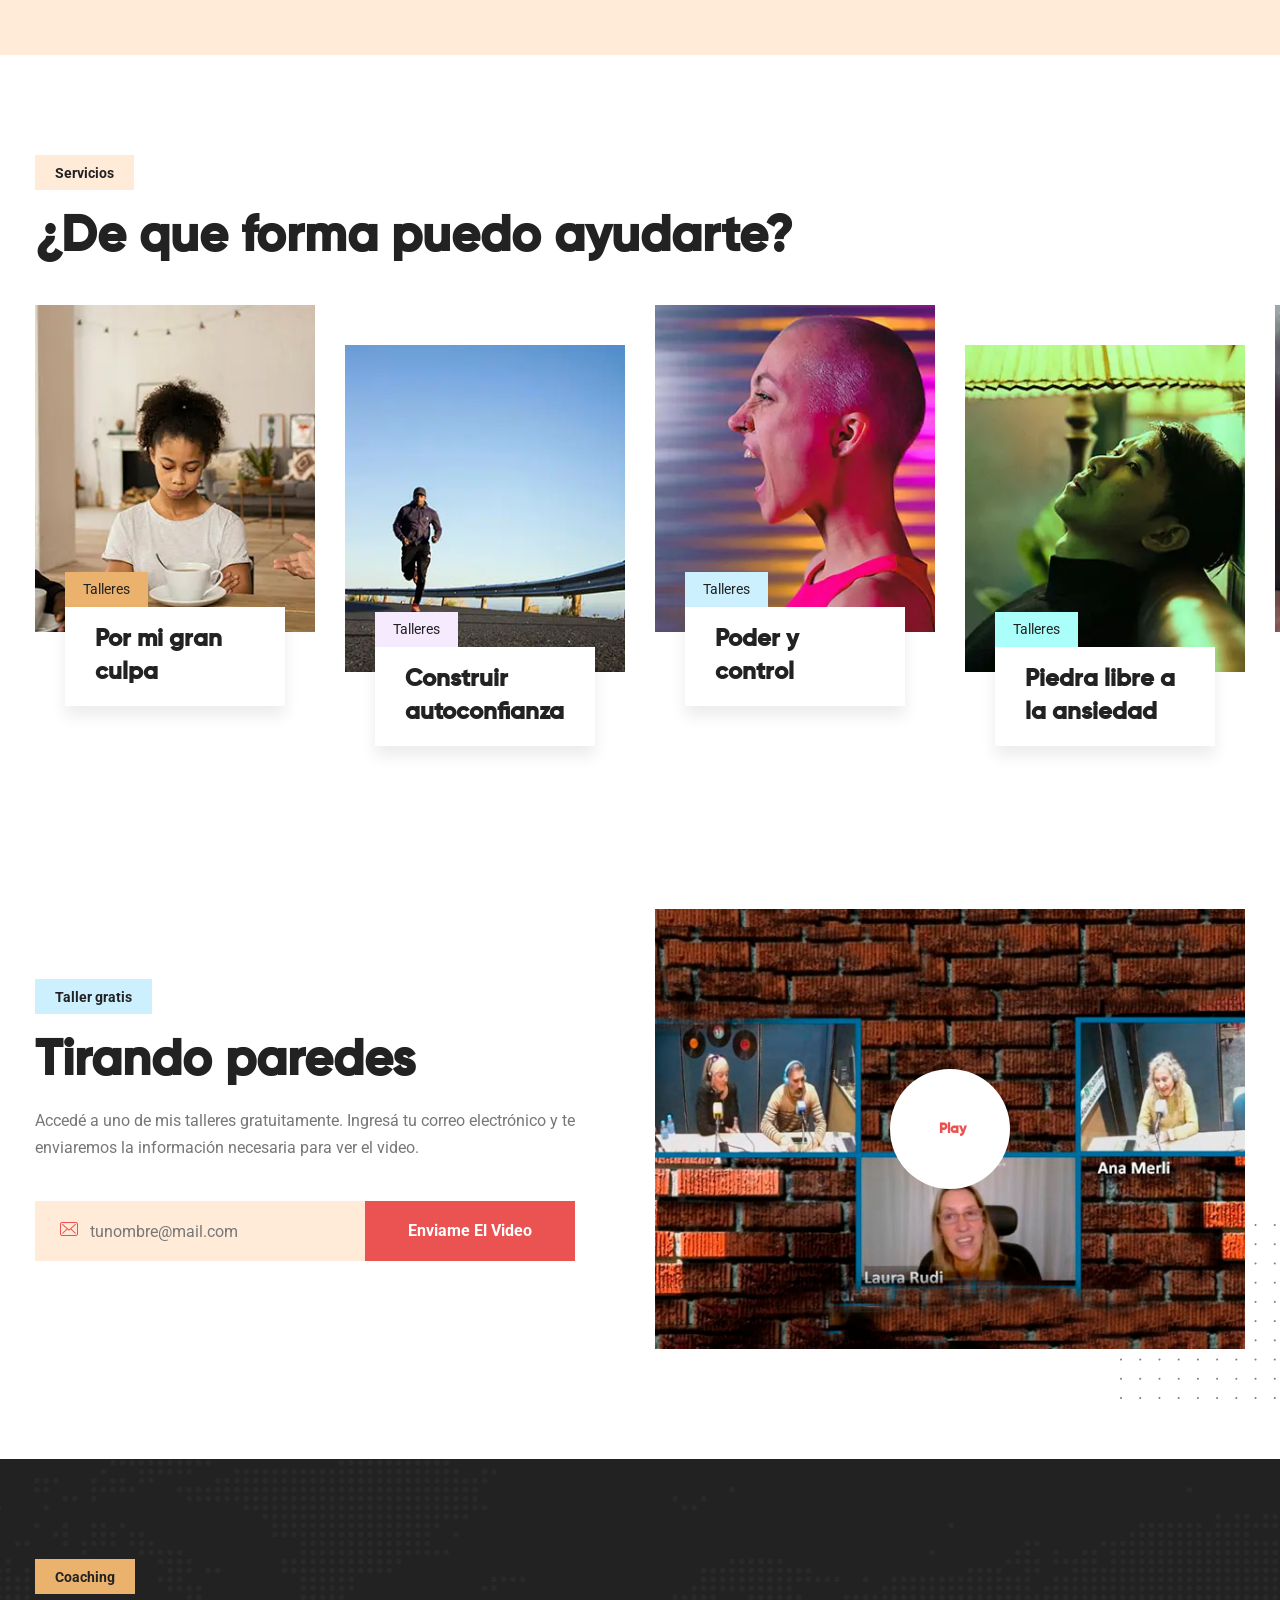
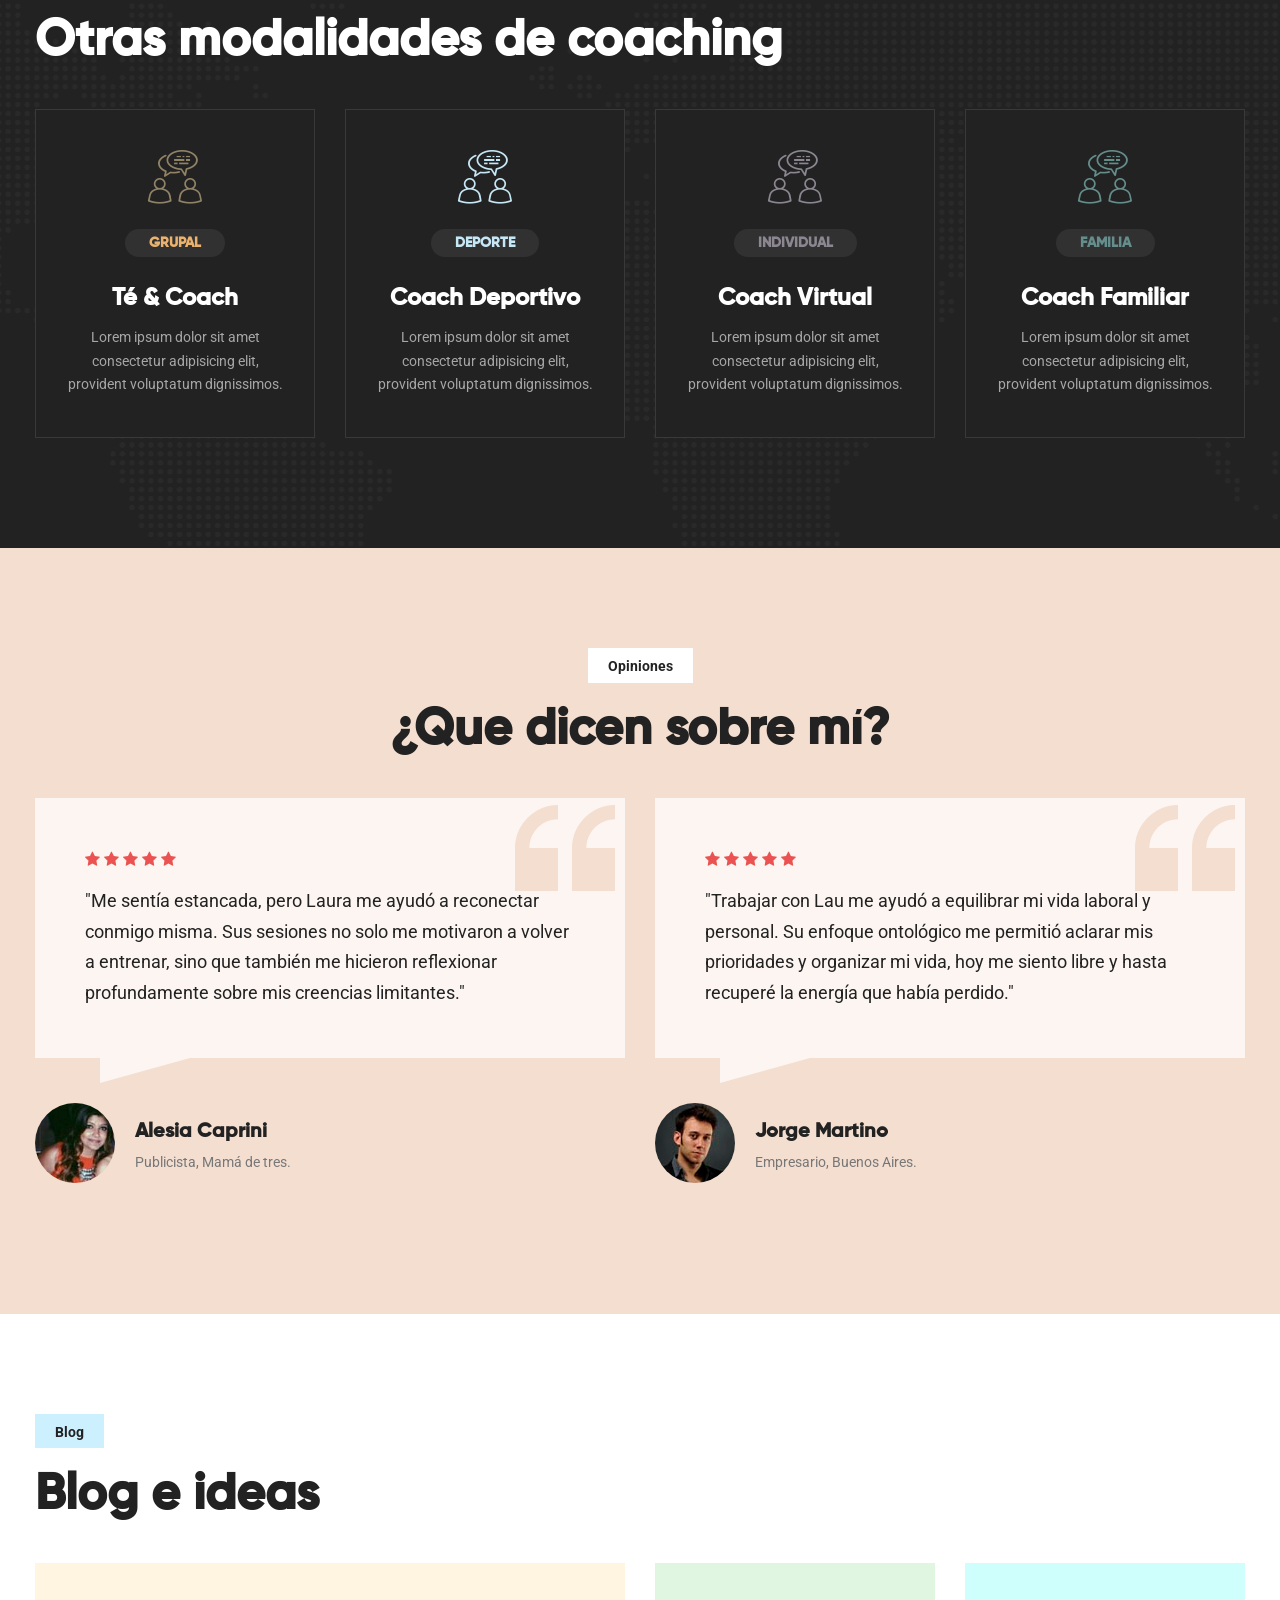
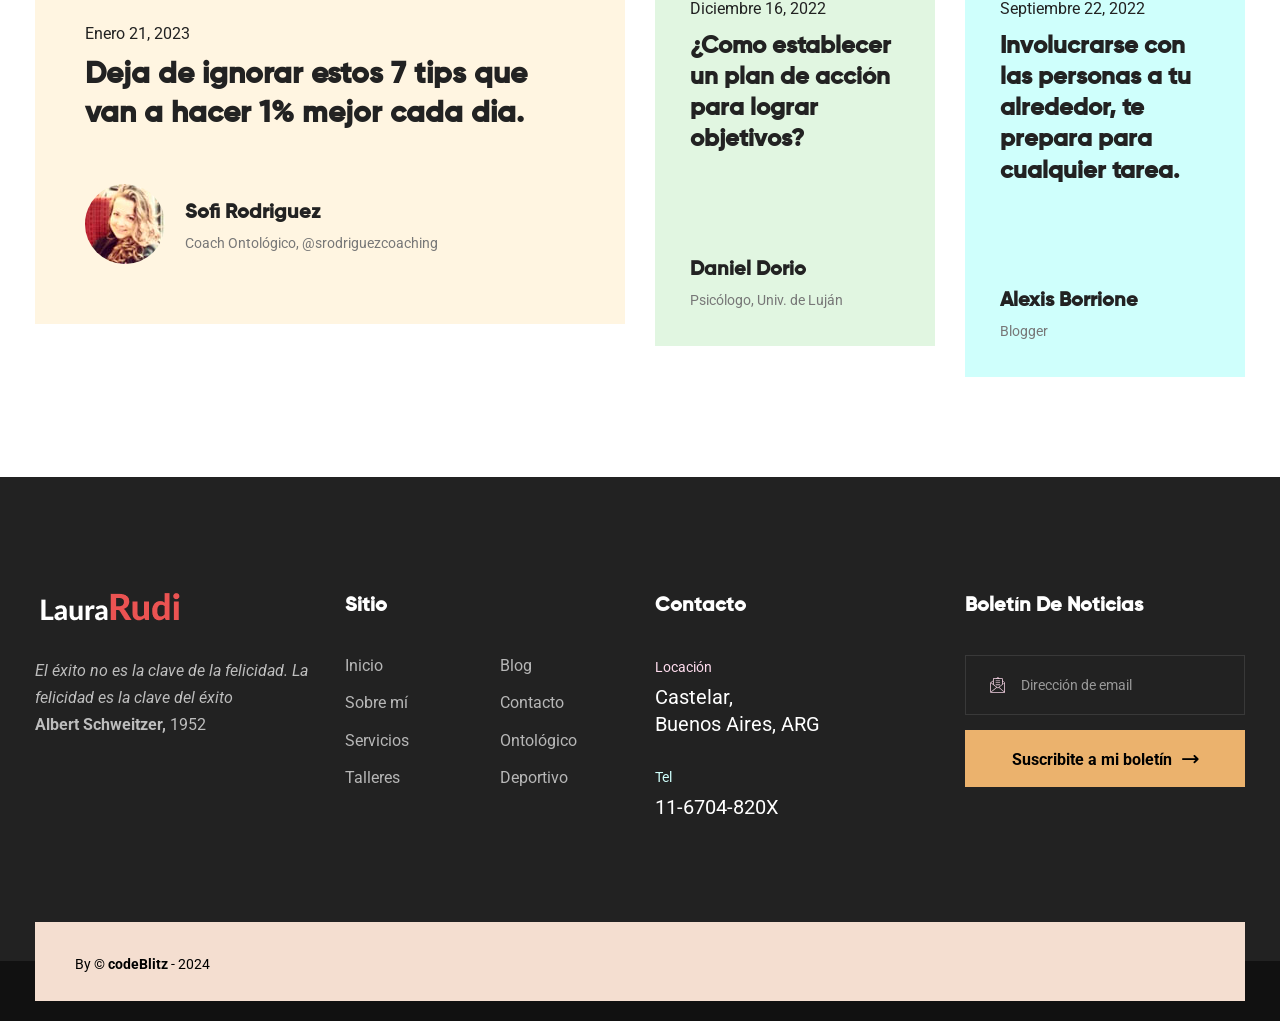
==== commit 9e78d917: "Contact y footer" ====
--- a/index.html
+++ b/index.html
@@ -1343,14 +1343,11 @@
                     <div class="footer-widget logo-widget">
                       <div class="logo">
                         <a href="index.html"
-                          ><img src="assets/images/footer-logo.png" alt=""
+                          ><img src="assets/images/logo-footer.png" alt=""
                         /></a>
                       </div>
                       <div class="text">
-                        In social science, agency is defined as the capacity of
-                        individuals to act free & to make their own free
-                        choices. One's agency is one's independent capability or
-                        ability to act on one's will.
+                        <i>El éxito no es la clave de la felicidad. La felicidad es la clave del éxito</i><br><b>Albert Schweitzer,</b> 1952
                       </div>
                     </div>
                   </div>
@@ -1358,25 +1355,24 @@
                   <!-- Footer Column -->
                   <div class="footer-column col-lg-6 col-md-6 col-sm-12">
                     <div class="footer-widget links-widget">
-                      <h5>Pages</h5>
+                      <h5>Sitio</h5>
                       <div class="row clearfix">
                         <!-- Column -->
                         <div class="column col-lg-6 col-md-6 col-sm-12">
                           <ul class="list-link">
-                            <li><a href="#">Home</a></li>
-                            <li><a href="#">Services</a></li>
-                            <li><a href="#">Courses</a></li>
-                            <li><a href="#">Blog Insight</a></li>
-                            <li><a href="#">Contact</a></li>
+                            <li><a href="#">Inicio</a></li>
+                            <li><a href="#">Sobre mí</a></li>
+                            <li><a href="#">Servicios</a></li>
+                            <li><a href="#">Talleres</a></li>                            
                           </ul>
                         </div>
                         <!-- Column -->
                         <div class="column col-lg-6 col-md-6 col-sm-12">
                           <ul class="list-link">
-                            <li><a href="#">Term & Condition</a></li>
-                            <li><a href="#">Careers</a></li>
-                            <li><a href="#">Support</a></li>
-                            <li><a href="#">Price & Plans</a></li>
+                            <li><a href="#">Blog</a></li>
+                            <li><a href="#">Contacto</a></li>
+                            <li><a href="#">Ontológico</a></li>
+                            <li><a href="#">Deportivo</a></li>                            
                           </ul>
                         </div>
                       </div>
@@ -1391,20 +1387,19 @@
                   <!-- Footer Column -->
                   <div class="footer-column col-lg-6 col-md-6 col-sm-12">
                     <div class="footer-widget info-widget">
-                      <h5>Get In Touch</h5>
+                      <h5>Contacto</h5>
                       <ul class="contact-info-list">
                         <li>
-                          <span>Head Office</span
+                          <span>Locación</span
                           ><a href="#"
-                            >12/North Hall Tower, <br />
-                            NYC, UK</a
+                            >Castelar, <br />
+                            Buenos Aires, ARG</a
                           >
                         </li>
                         <li>
-                          <span>Sub Office</span
+                          <span>Tel</span
                           ><a href="#"
-                            >34, A/Front Tower, <br />
-                            London, UK</a
+                            >11-6704-820X</a
                           >
                         </li>
                       </ul>
@@ -1414,7 +1409,7 @@
                   <!-- Footer Column -->
                   <div class="footer-column col-lg-6 col-md-6 col-sm-12">
                     <div class="footer-widget newsletter-widget">
-                      <h5>Newsletter</h5>
+                      <h5>Boletín de Noticias</h5>
                       <!-- Newsletter Form -->
                       <div class="newsletter-form">
                         <form method="post" action="contact.html">
@@ -1424,11 +1419,11 @@
                               type="email"
                               name="search-field"
                               value=""
-                              placeholder="Email address"
+                              placeholder="Dirección de email"
                               required
                             />
                             <button type="submit" class="theme-btn submit-btn">
-                              Subscribe Now<span
+                              Suscribite a mi boletín<span
                                 class="arrow flaticon-right-arrow-1"
                               ></span>
                             </button>
@@ -1446,18 +1441,13 @@
             <div class="clearfix">
               <div class="pull-left">
                 <div class="copyright">
-                  Copyright By &copy;
-                  <a href="https://themeforest.net/user/themexriver"
-                    >Themexriver</a
+                  By &copy;
+                  <a href="https://codeblitz.com.ar"
+                    >codeBlitz</a
                   >
-                  - 2022
-                </div>
-              </div>
-              <div class="pull-right">
-                <div class="payments">
-                  <img src="assets/images/icons/payment.png" alt="" />
-                </div>
-              </div>
+                  - 2024
+                </div>
+              </div>            
             </div>
           </div>
         </div>
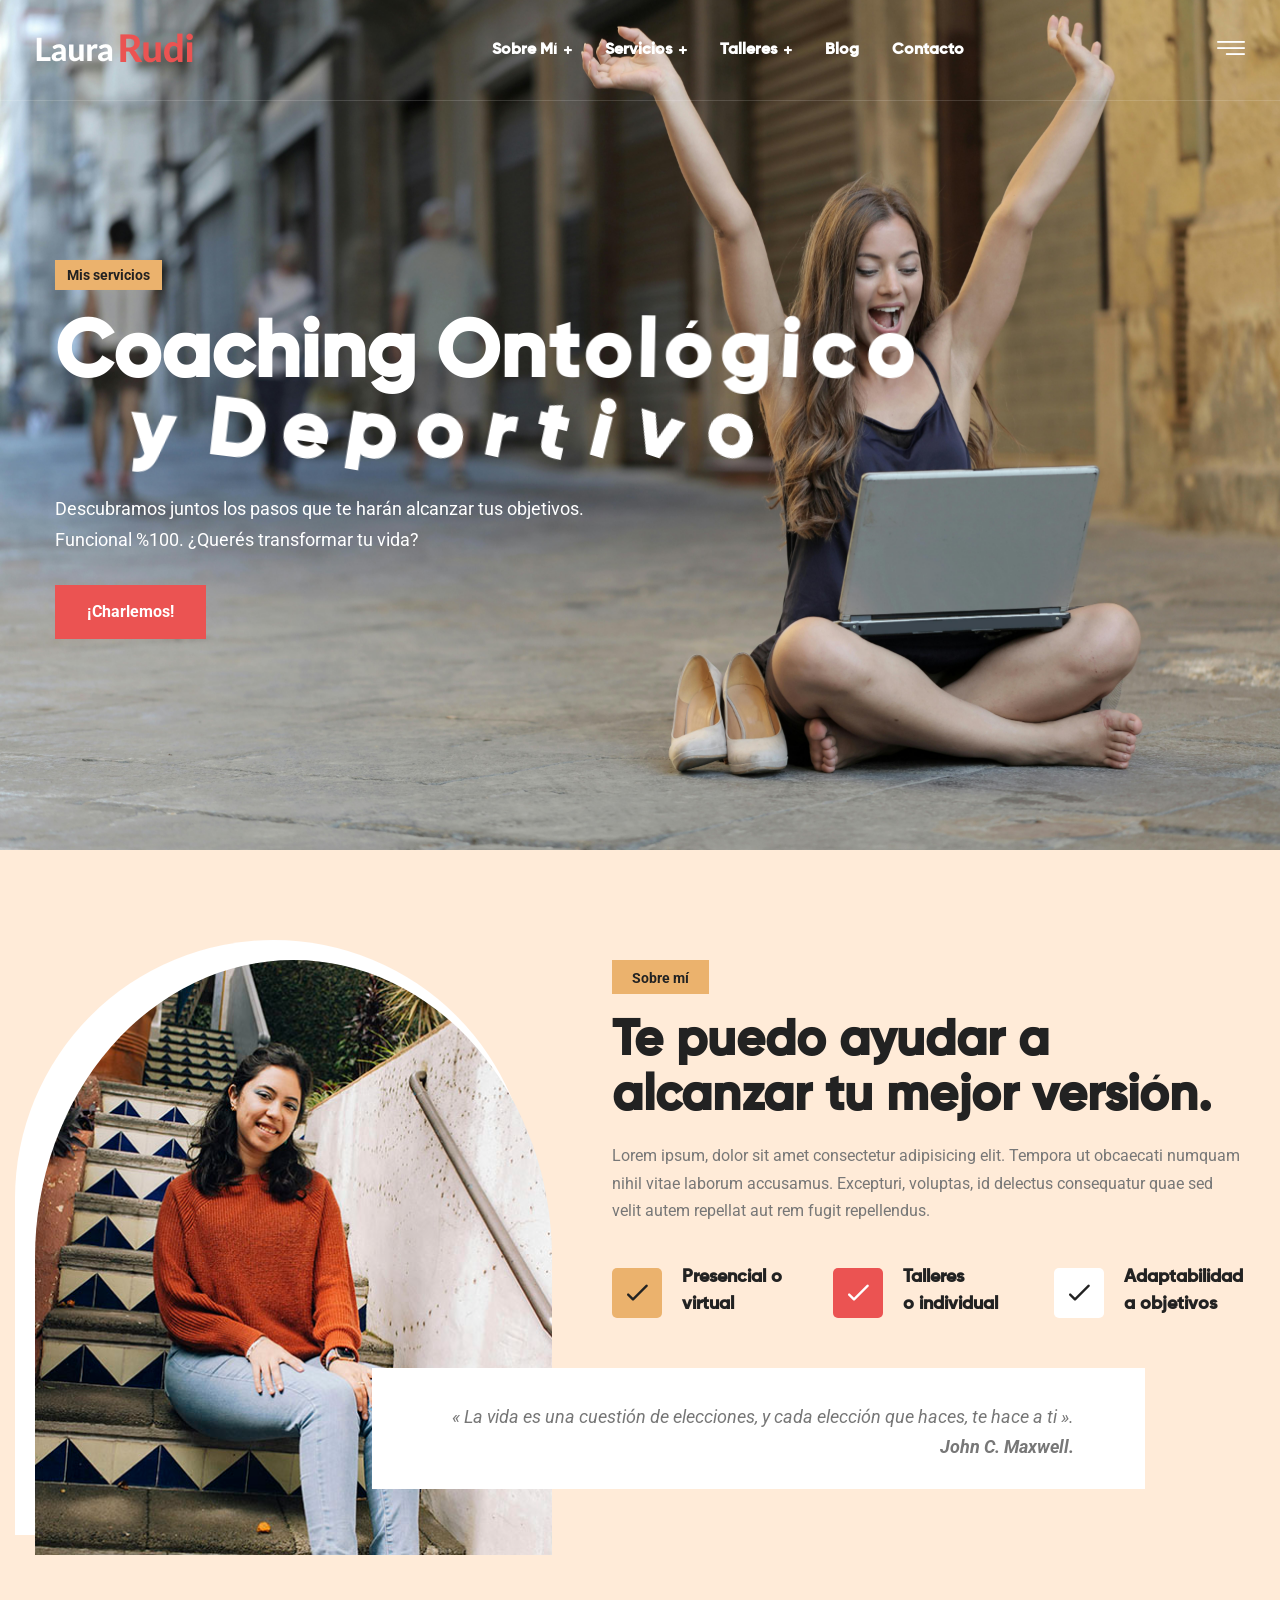
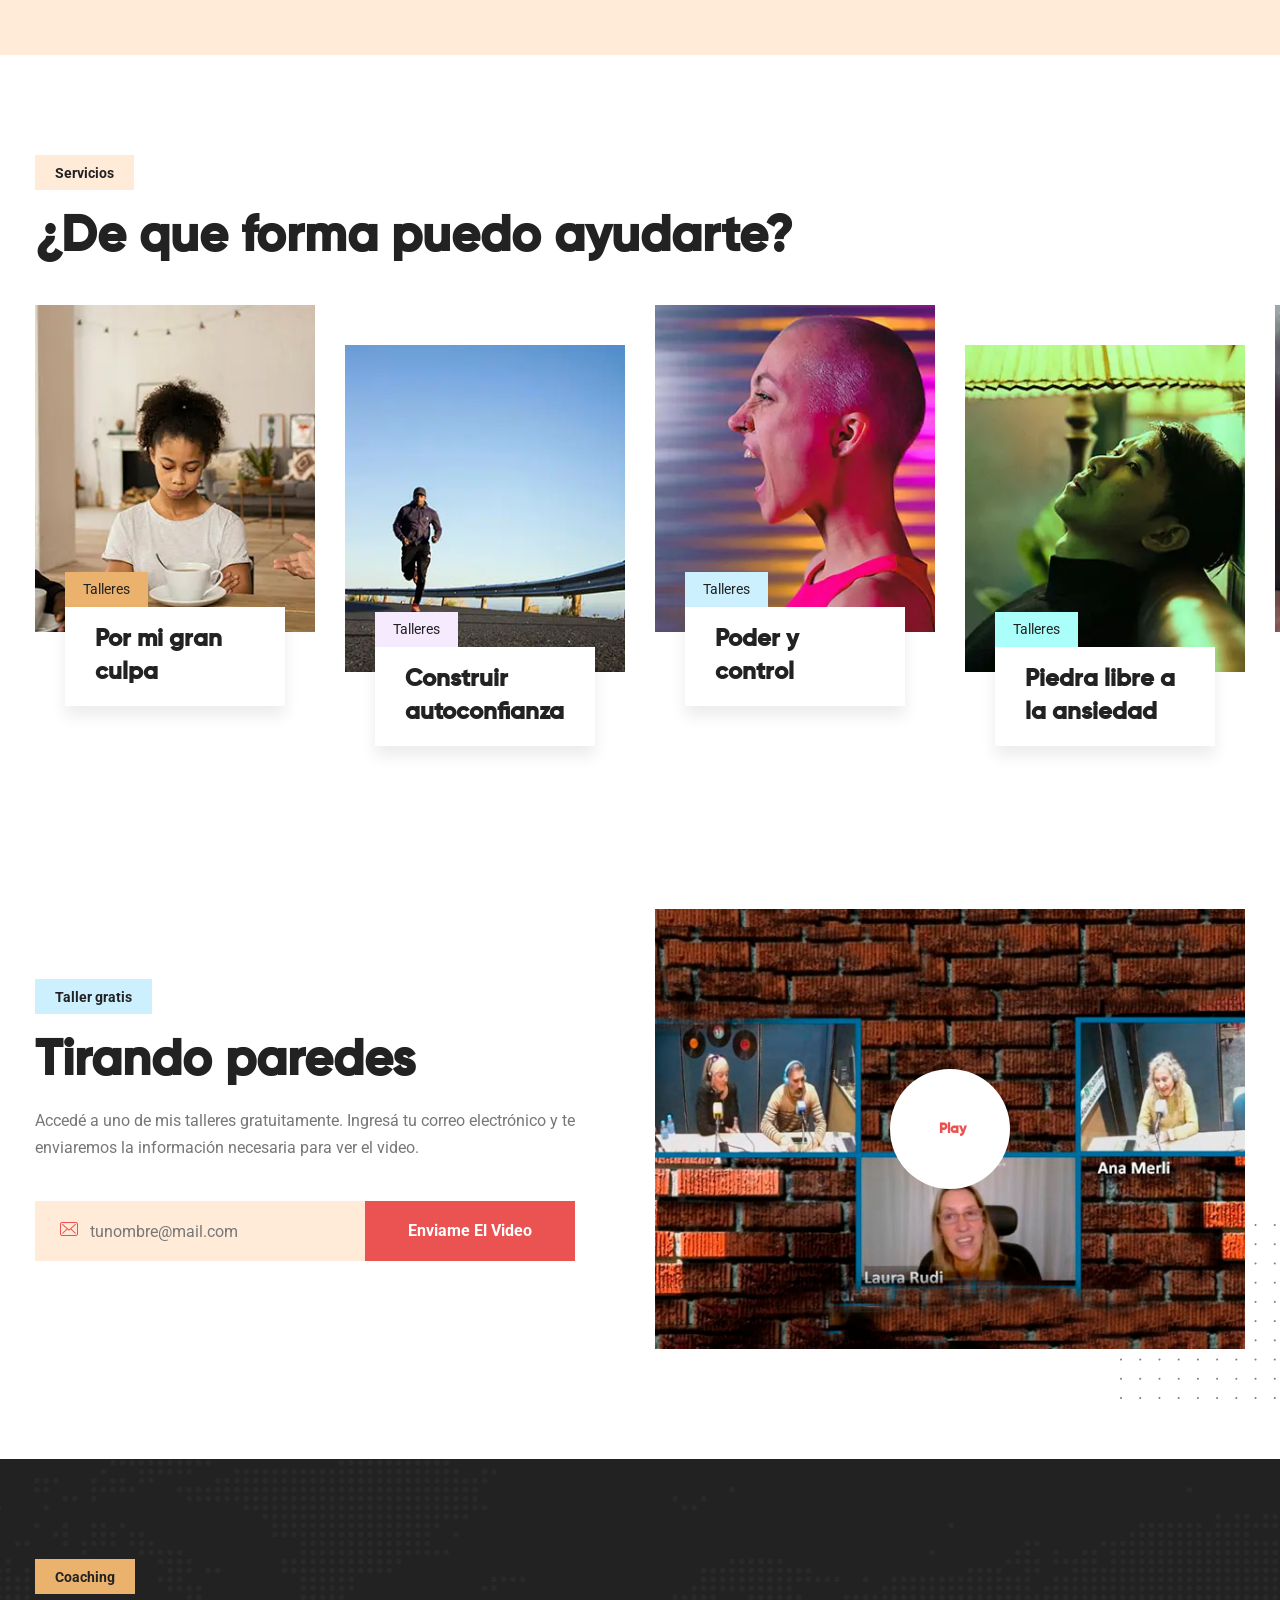
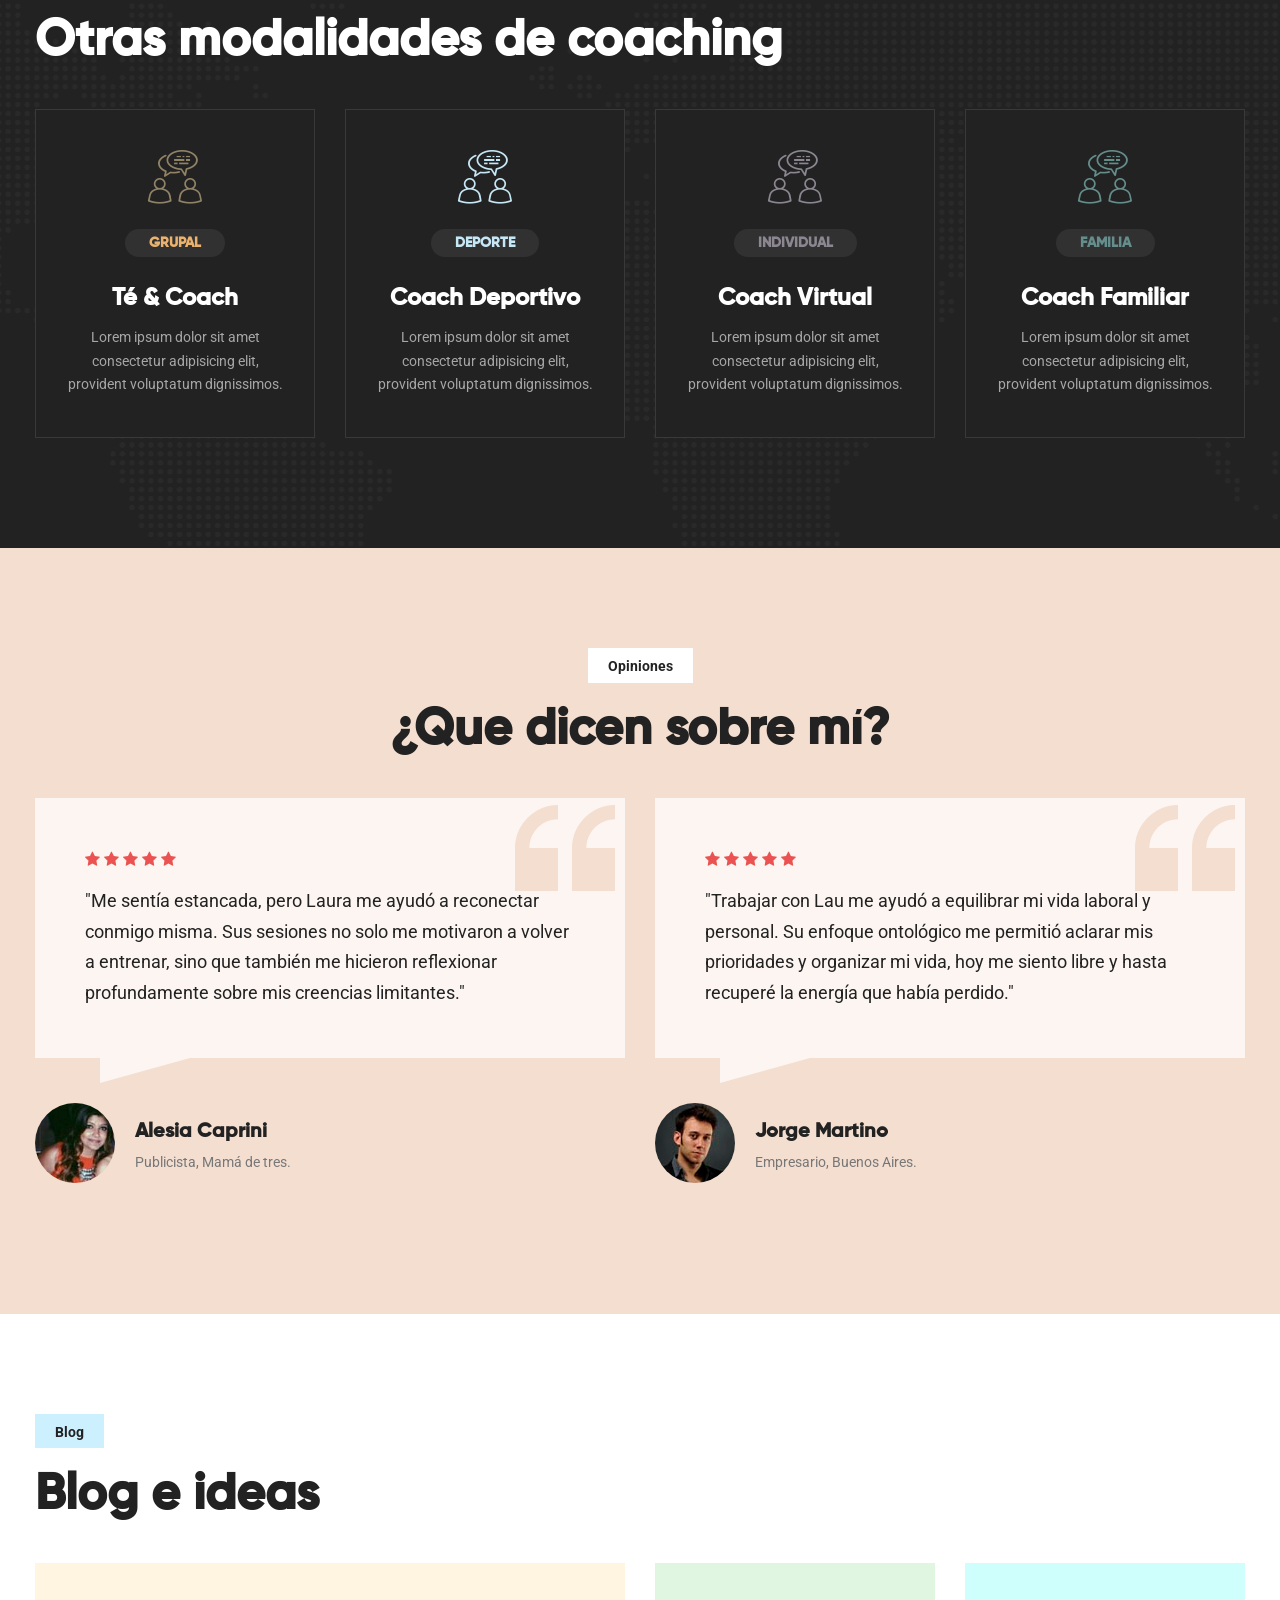
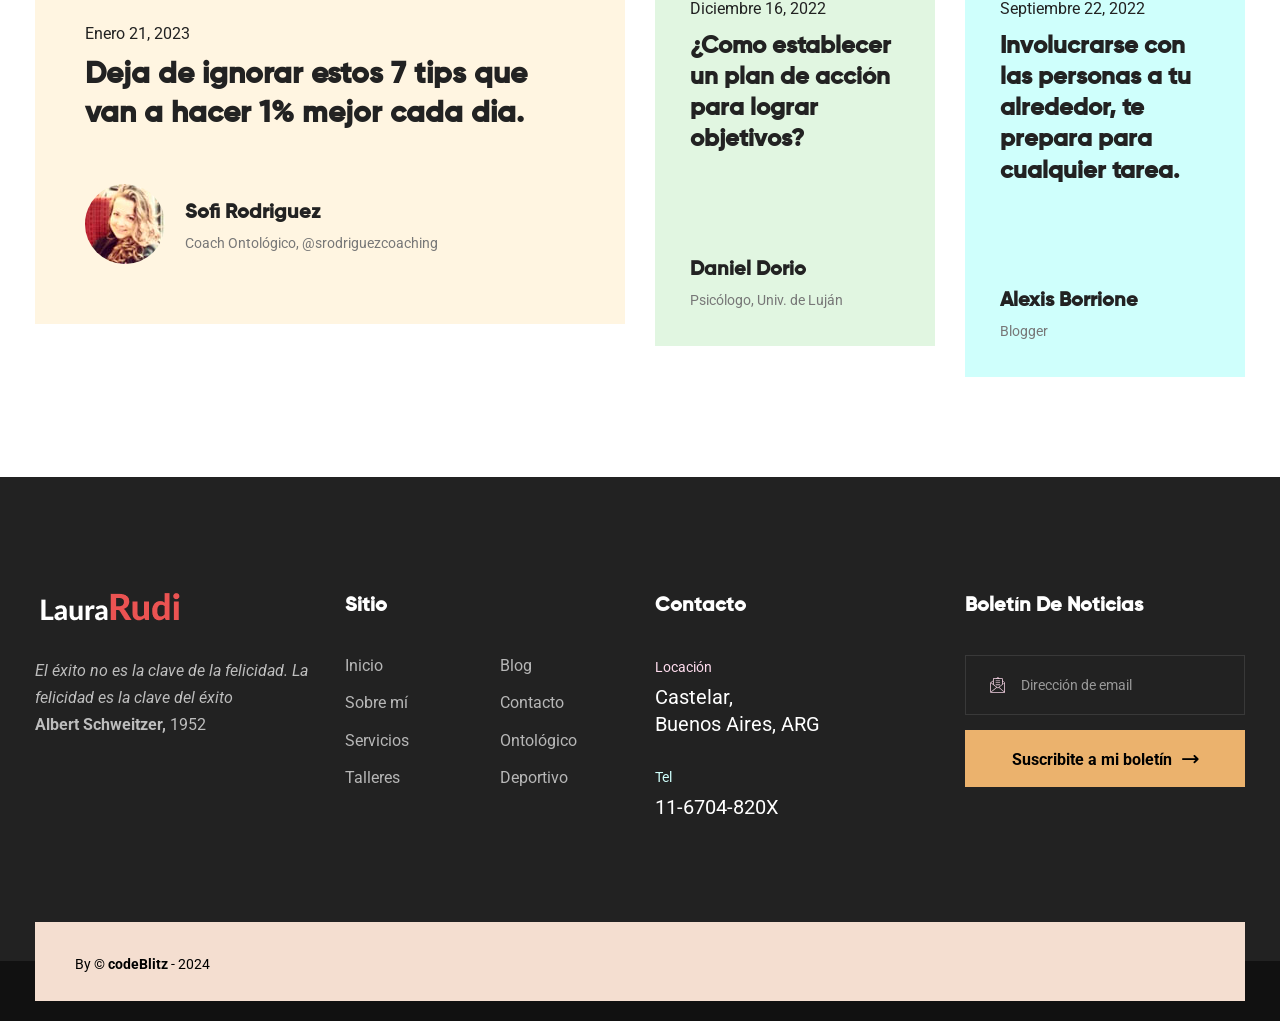
==== commit 7c391bdf: "links" ====
--- a/index.html
+++ b/index.html
@@ -86,30 +86,29 @@
                     <li class="dropdown">
                       <a href="#">Sobre mí</a>
                       <ul>
-                        <li><a href="about.html">Laura Rudi</a></li>
-                        <li><a href="courses.html">Mis Cursos</a></li>
+                        <li><a href="about.html">Laura Rudi</a></li>                        
                       </ul>
                     </li>
                     <li class="dropdown">
                       <a href="#">Servicios</a>
                       <ul>
-                        <li><a href="services.html">Coaching Ontológico</a></li>
+                        <li><a href="#">Coaching Ontológico</a></li>
                         <li>
-                          <a href="service-detail.html">Coaching Deportivo</a>
+                          <a href="#">Coaching Deportivo</a>
                         </li>
                       </ul>
                     </li>
                     <li class="dropdown">
                       <a href="#">Talleres</a>
                       <ul>
-                        <li><a href="courses.html">Todos</a></li>
-                        <li><a href="course-detail.html">Taller 1</a></li>
-                        <li><a href="course-detail.html">Taller 2</a></li>
-                        <li><a href="course-detail.html">Taller 3</a></li>
+                        <li><a href="#">Todos</a></li>
+                        <li><a href="#">Taller 1</a></li>
+                        <li><a href="#">Taller 2</a></li>
+                        <li><a href="#">Taller 3</a></li>
                       </ul>
                     </li>
-                    <li><a href="blog.html">Blog</a></li>
-                    <li><a href="contact.html">Contacto</a></li>
+                    <li><a href="#">Blog</a></li>
+                    <li><a href="#">Contacto</a></li>
                   </ul>
                 </div>
               </nav>
@@ -509,7 +508,7 @@
                   style=""
                 >
                   <div class="button-box">
-                    <a href="courses.html" class="theme-btn btn-style-two"
+                    <a href="#" class="theme-btn btn-style-two"
                       ><span class="txt">Conocé más</span></a
                     >
                   </div>
@@ -769,7 +768,7 @@
               <div class="service-block">
                 <div class="inner-box">
                   <div class="image">
-                    <a href="service-detail.html"
+                    <a href="#"
                       ><img
                         class="transition-500ms"
                         src="assets/images/resource/service-culpa.webp"
@@ -779,7 +778,7 @@
                   <div class="lower-content">
                     <div class="lessons">Talleres</div>
                     <div class="lower-box">
-                      <h4><a href="service-detail.html">Por mi gran culpa</a></h4>
+                      <h4><a href="#">Por mi gran culpa</a></h4>
                     </div>
                   </div>
                 </div>
@@ -789,7 +788,7 @@
               <div class="service-block translate-top">
                 <div class="inner-box">
                   <div class="image">
-                    <a href="service-detail.html"
+                    <a href="#"
                       ><img
                         class="transition-500ms"
                         src="assets/images/resource/service-autoconfianza.webp"
@@ -800,7 +799,7 @@
                     <div class="lessons color-two">Talleres</div>
                     <div class="lower-box">
                       <h4>
-                        <a href="service-detail.html">Construir autoconfianza</a>
+                        <a href="#">Construir autoconfianza</a>
                       </h4>
                     </div>
                   </div>
@@ -811,7 +810,7 @@
               <div class="service-block">
                 <div class="inner-box">
                   <div class="image">
-                    <a href="service-detail.html"
+                    <a href="#"
                       ><img
                         class="transition-500ms"
                         src="assets/images/resource/service-poder.webp"
@@ -821,7 +820,7 @@
                   <div class="lower-content">
                     <div class="lessons color-three">Talleres</div>
                     <div class="lower-box">
-                      <h4><a href="service-detail.html">Poder y control</a></h4>
+                      <h4><a href="#">Poder y control</a></h4>
                     </div>
                   </div>
                 </div>
@@ -831,7 +830,7 @@
               <div class="service-block translate-top">
                 <div class="inner-box">
                   <div class="image">
-                    <a href="service-detail.html"
+                    <a href="#"
                       ><img
                         class="transition-500ms"
                         src="assets/images/resource/service-ansiedad.webp"
@@ -841,7 +840,7 @@
                   <div class="lower-content">
                     <div class="lessons color-four">Talleres</div>
                     <div class="lower-box">
-                      <h4><a href="service-detail.html">Piedra libre a la ansiedad</a></h4>
+                      <h4><a href="#">Piedra libre a la ansiedad</a></h4>
                     </div>
                   </div>
                 </div>
@@ -851,7 +850,7 @@
               <div class="service-block">
                 <div class="inner-box">
                   <div class="image">
-                    <a href="service-detail.html"
+                    <a href="#"
                       ><img
                         class="transition-500ms"
                         src="assets/images/resource/service-tristeza.webp"
@@ -862,7 +861,7 @@
                     <div class="lessons color-five">Talleres</div>
                     <div class="lower-box">
                       <h4>
-                        <a href="service-detail.html">De la tristeza a la alegría</a>
+                        <a href="#">De la tristeza a la alegría</a>
                       </h4>
                     </div>
                   </div>
@@ -873,7 +872,7 @@
               <div class="service-block">
                 <div class="inner-box">
                   <div class="image">
-                    <a href="service-detail.html"
+                    <a href="#"
                       ><img
                         class="transition-500ms"
                         src="assets/images/resource/service-enojo.webp"
@@ -884,7 +883,7 @@
                     <div class="lessons">Talleres</div>
                     <div class="lower-box">
                       <h4>
-                        <a href="service-detail.html">El enojo inteligente</a>
+                        <a href="#">El enojo inteligente</a>
                       </h4>
                     </div>
                   </div>
@@ -895,7 +894,7 @@
                 <div class="service-block">
                   <div class="inner-box">
                     <div class="image">
-                      <a href="service-detail.html"
+                      <a href="#"
                         ><img
                           class="transition-500ms"
                           src="assets/images/resource/service-aprendizaje.webp"
@@ -906,7 +905,7 @@
                       <div class="lessons color-two">Talleres</div>
                       <div class="lower-box">
                         <h4>
-                          <a href="service-detail.html">El camino del aprendizaje</a>
+                          <a href="#">El camino del aprendizaje</a>
                         </h4>
                       </div>
                     </div>
@@ -917,7 +916,7 @@
               <div class="service-block">
                 <div class="inner-box">
                   <div class="image">
-                    <a href="service-detail.html"
+                    <a href="#"
                       ><img
                         class="transition-500ms"
                         src="assets/images/resource/service-infancia.webp"
@@ -928,7 +927,7 @@
                     <div class="lessons color-three">Talleres</div>
                     <div class="lower-box">
                       <h4>
-                        <a href="service-detail.html">Heridas emocionales de la infancia</a>
+                        <a href="#">Heridas emocionales de la infancia</a>
                       </h4>
                     </div>
                   </div>
@@ -939,7 +938,7 @@
                 <div class="service-block">
                   <div class="inner-box">
                     <div class="image">
-                      <a href="service-detail.html"
+                      <a href="#"
                         ><img
                           class="transition-500ms"
                           src="assets/images/resource/service-promesas.webp"
@@ -950,7 +949,7 @@
                       <div class="lessons color-four">Talleres</div>
                       <div class="lower-box">
                         <h4>
-                          <a href="service-detail.html">Pedido de ofertas y promesas</a>
+                          <a href="#">Pedido de ofertas y promesas</a>
                         </h4>
                       </div>
                     </div>
@@ -961,7 +960,7 @@
               <div class="service-block">
                 <div class="inner-box">
                   <div class="image">
-                    <a href="service-detail.html"
+                    <a href="#"
                       ><img
                         class="transition-500ms"
                         src="assets/images/resource/service-transformacion.webp"
@@ -972,7 +971,7 @@
                     <div class="lessons color-five">Talleres</div>
                     <div class="lower-box">
                       <h4>
-                        <a href="service-detail.html">El camino de la transformación</a>
+                        <a href="#">El camino de la transformación</a>
                       </h4>
                     </div>
                   </div>
@@ -1076,7 +1075,7 @@
               <div class="inner-box transition-300ms">
                 <div class="icon transition-500ms flaticon-friend"></div>
                 <div class="step">Grupal</div>
-                <h4><a href="service-detail.html">Té & Coach</a></h4>
+                <h4><a href="#">Té & Coach</a></h4>
                 <div class="text">
                   Lorem ipsum dolor sit amet consectetur adipisicing elit, provident voluptatum dignissimos.
                 </div>
@@ -1088,7 +1087,7 @@
               <div class="inner-box transition-300ms">
                 <div class="icon transition-500ms flaticon-friend"></div>
                 <div class="step">Deporte</div>
-                <h4><a href="service-detail.html">Coach Deportivo</a></h4>
+                <h4><a href="#">Coach Deportivo</a></h4>
                 <div class="text">
                   Lorem ipsum dolor sit amet consectetur adipisicing elit, provident voluptatum dignissimos.
                 </div>
@@ -1100,7 +1099,7 @@
               <div class="inner-box transition-300ms">
                 <div class="icon transition-500ms flaticon-friend"></div>
                 <div class="step">Individual</div>
-                <h4><a href="service-detail.html">Coach Virtual</a></h4>
+                <h4><a href="#">Coach Virtual</a></h4>
                 <div class="text">
                   Lorem ipsum dolor sit amet consectetur adipisicing elit, provident voluptatum dignissimos.
                 </div>
@@ -1112,7 +1111,7 @@
               <div class="inner-box transition-300ms">
                 <div class="icon transition-500ms flaticon-friend"></div>
                 <div class="step">Familia</div>
-                <h4><a href="service-detail.html">Coach Familiar</a></h4>
+                <h4><a href="#">Coach Familiar</a></h4>
                 <div class="text">
                   Lorem ipsum dolor sit amet consectetur adipisicing elit, provident voluptatum dignissimos.
                 </div>
@@ -1269,7 +1268,7 @@
               >
                 <div class="post-date">Enero 21, 2023</div>
                 <h3>
-                  <a href="blog-detail.html"
+                  <a href="#"
                     >Deja de ignorar estos 7 tips que van a hacer 1% mejor cada dia.</a
                   >
                 </h3>
@@ -1294,7 +1293,7 @@
               >
                 <div class="post-date">Diciembre 16, 2022</div>
                 <h3>
-                  <a href="blog-detail.html"
+                  <a href="#"
                     >¿Como establecer un plan de acción para lograr objetivos?</a
                   >
                 </h3>
@@ -1314,7 +1313,7 @@
               >
                 <div class="post-date">Septiembre 22, 2022</div>
                 <h3>
-                  <a href="blog-detail.html"
+                  <a href="#"
                     >Involucrarse con las personas a tu alrededor, te prepara para cualquier tarea.</a
                   >
                 </h3>
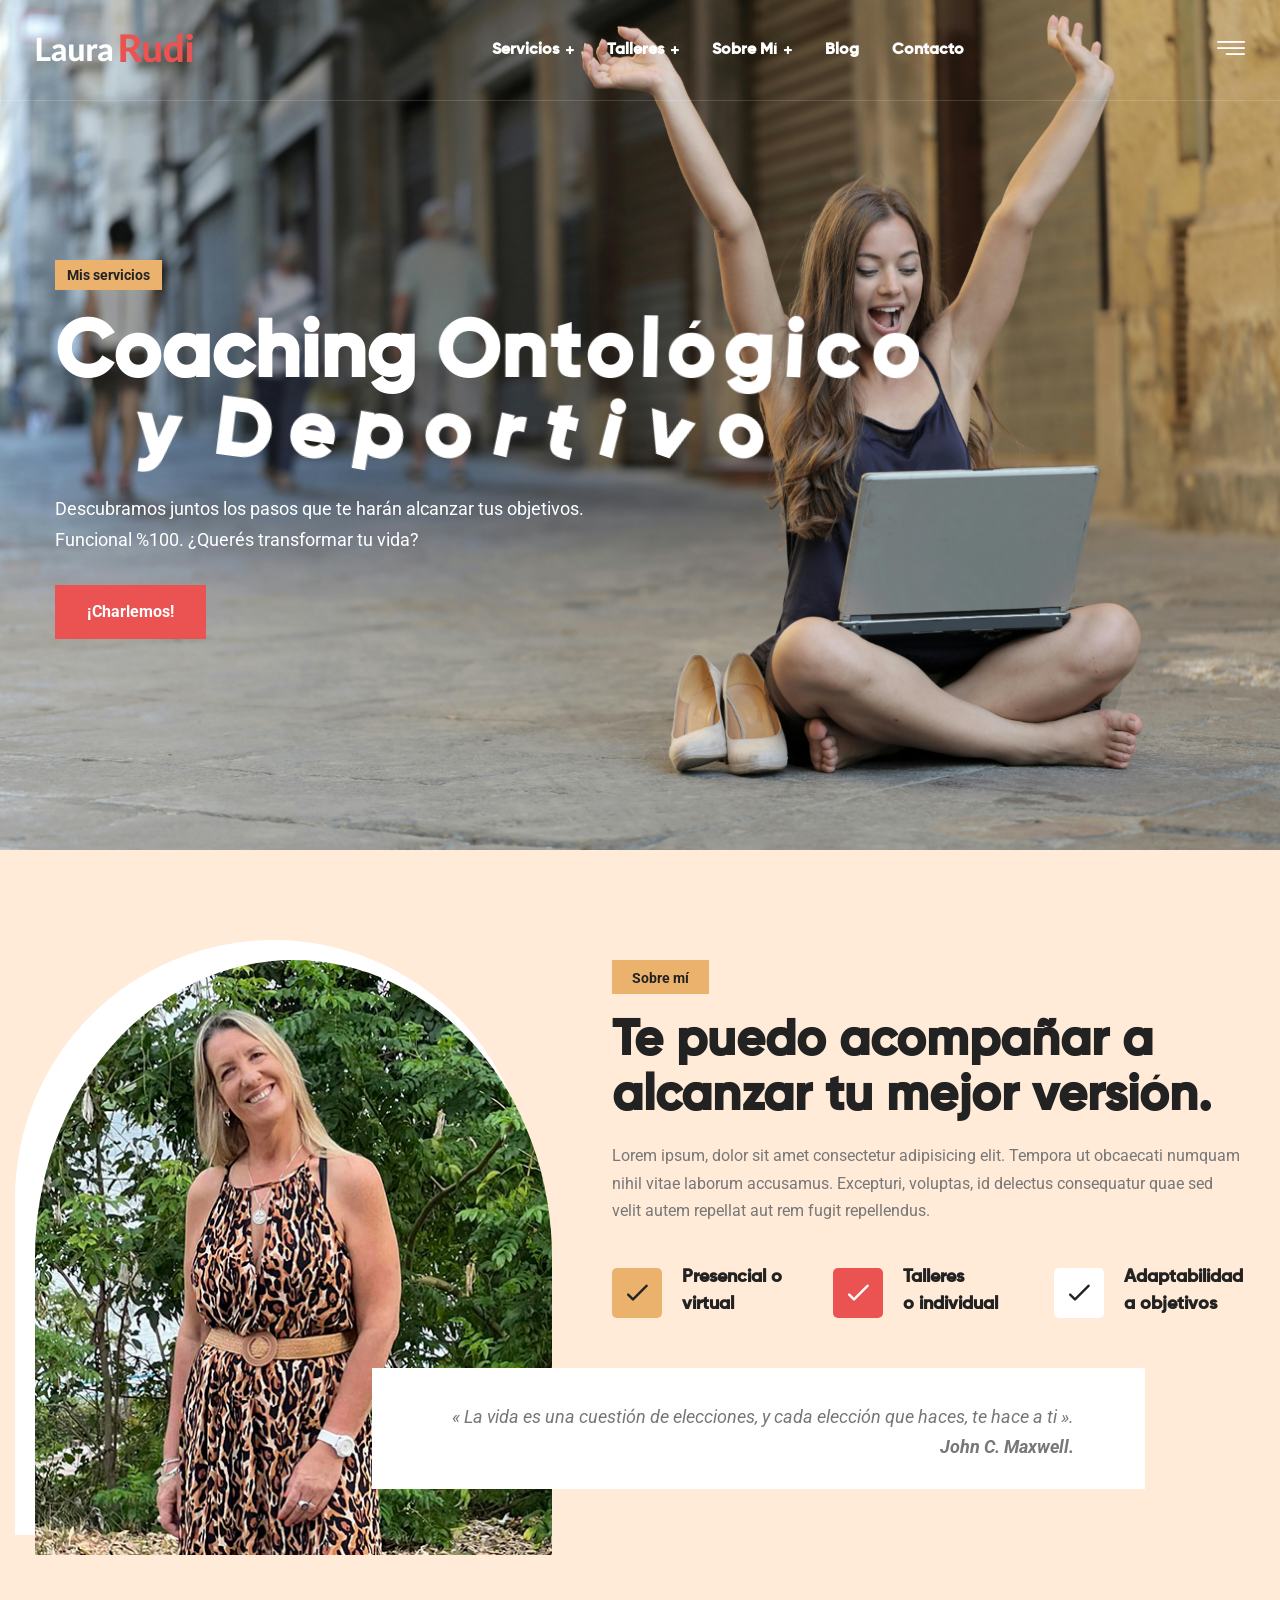
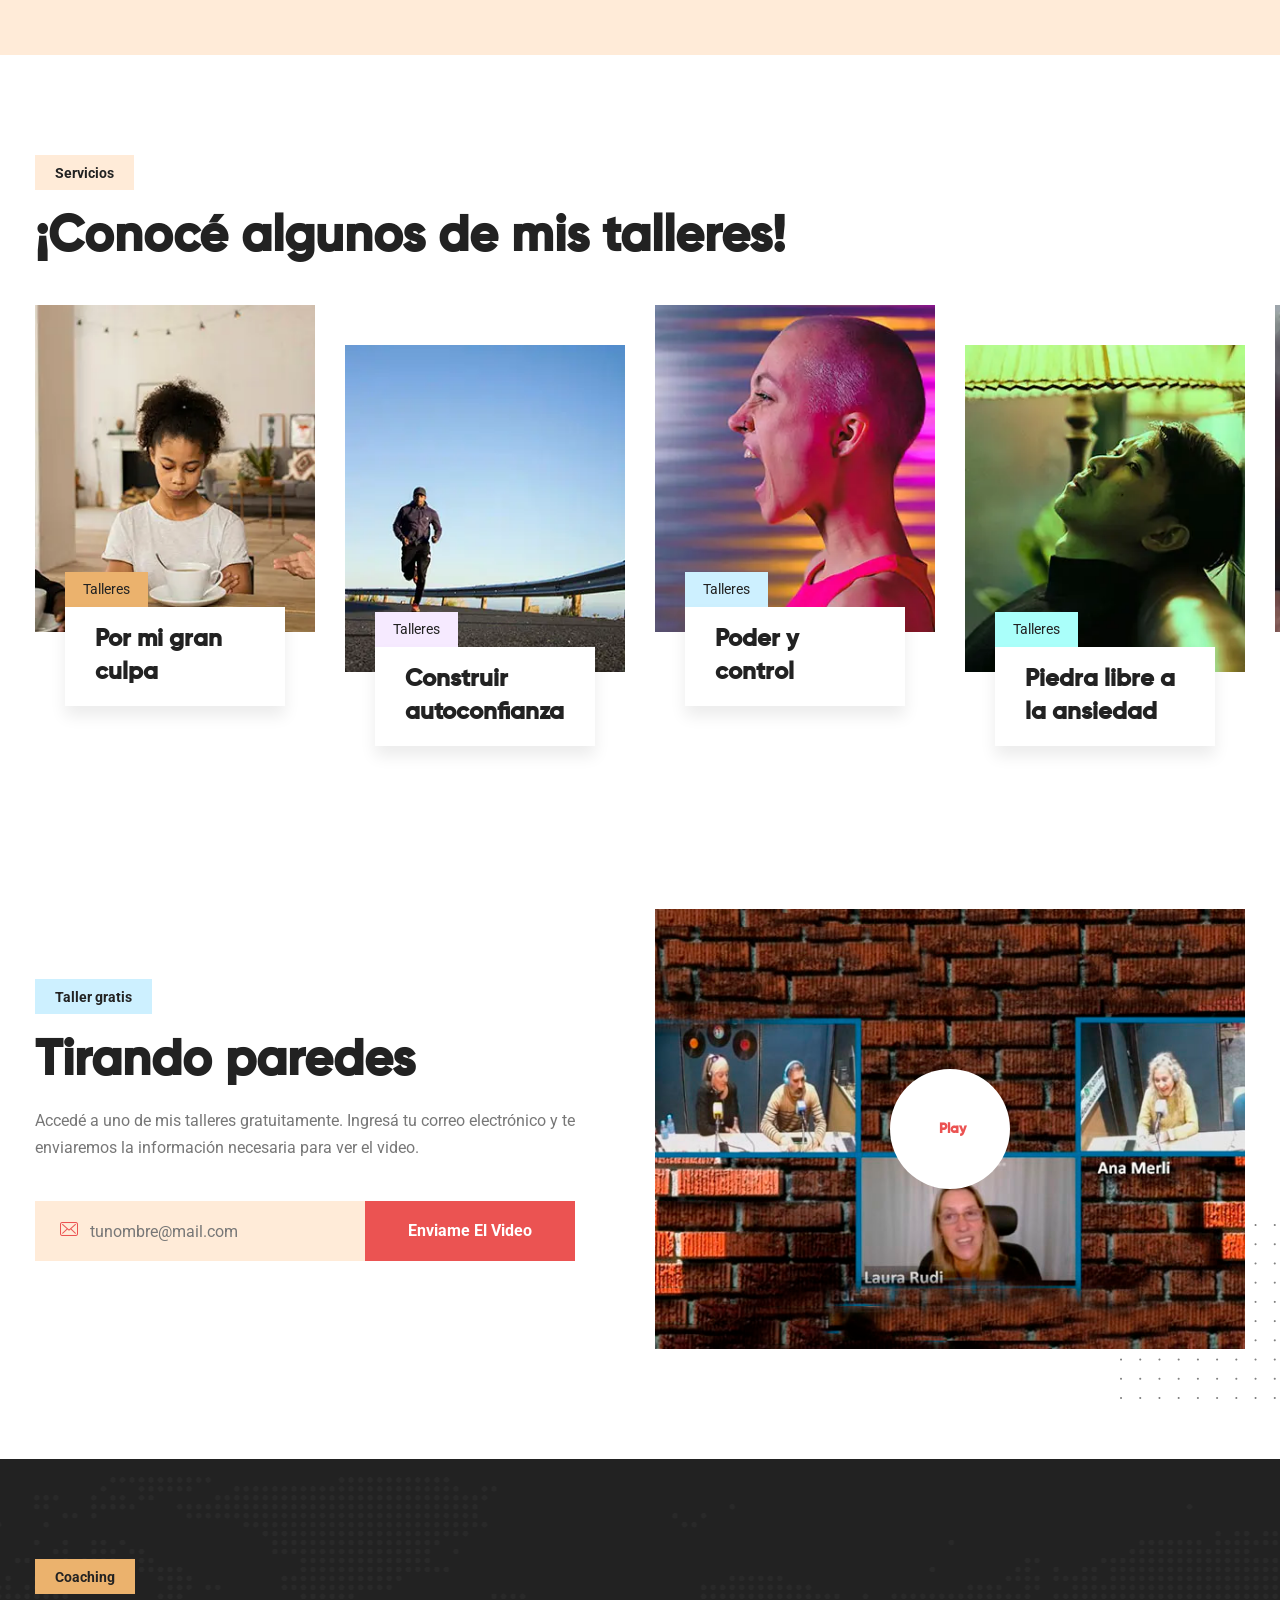
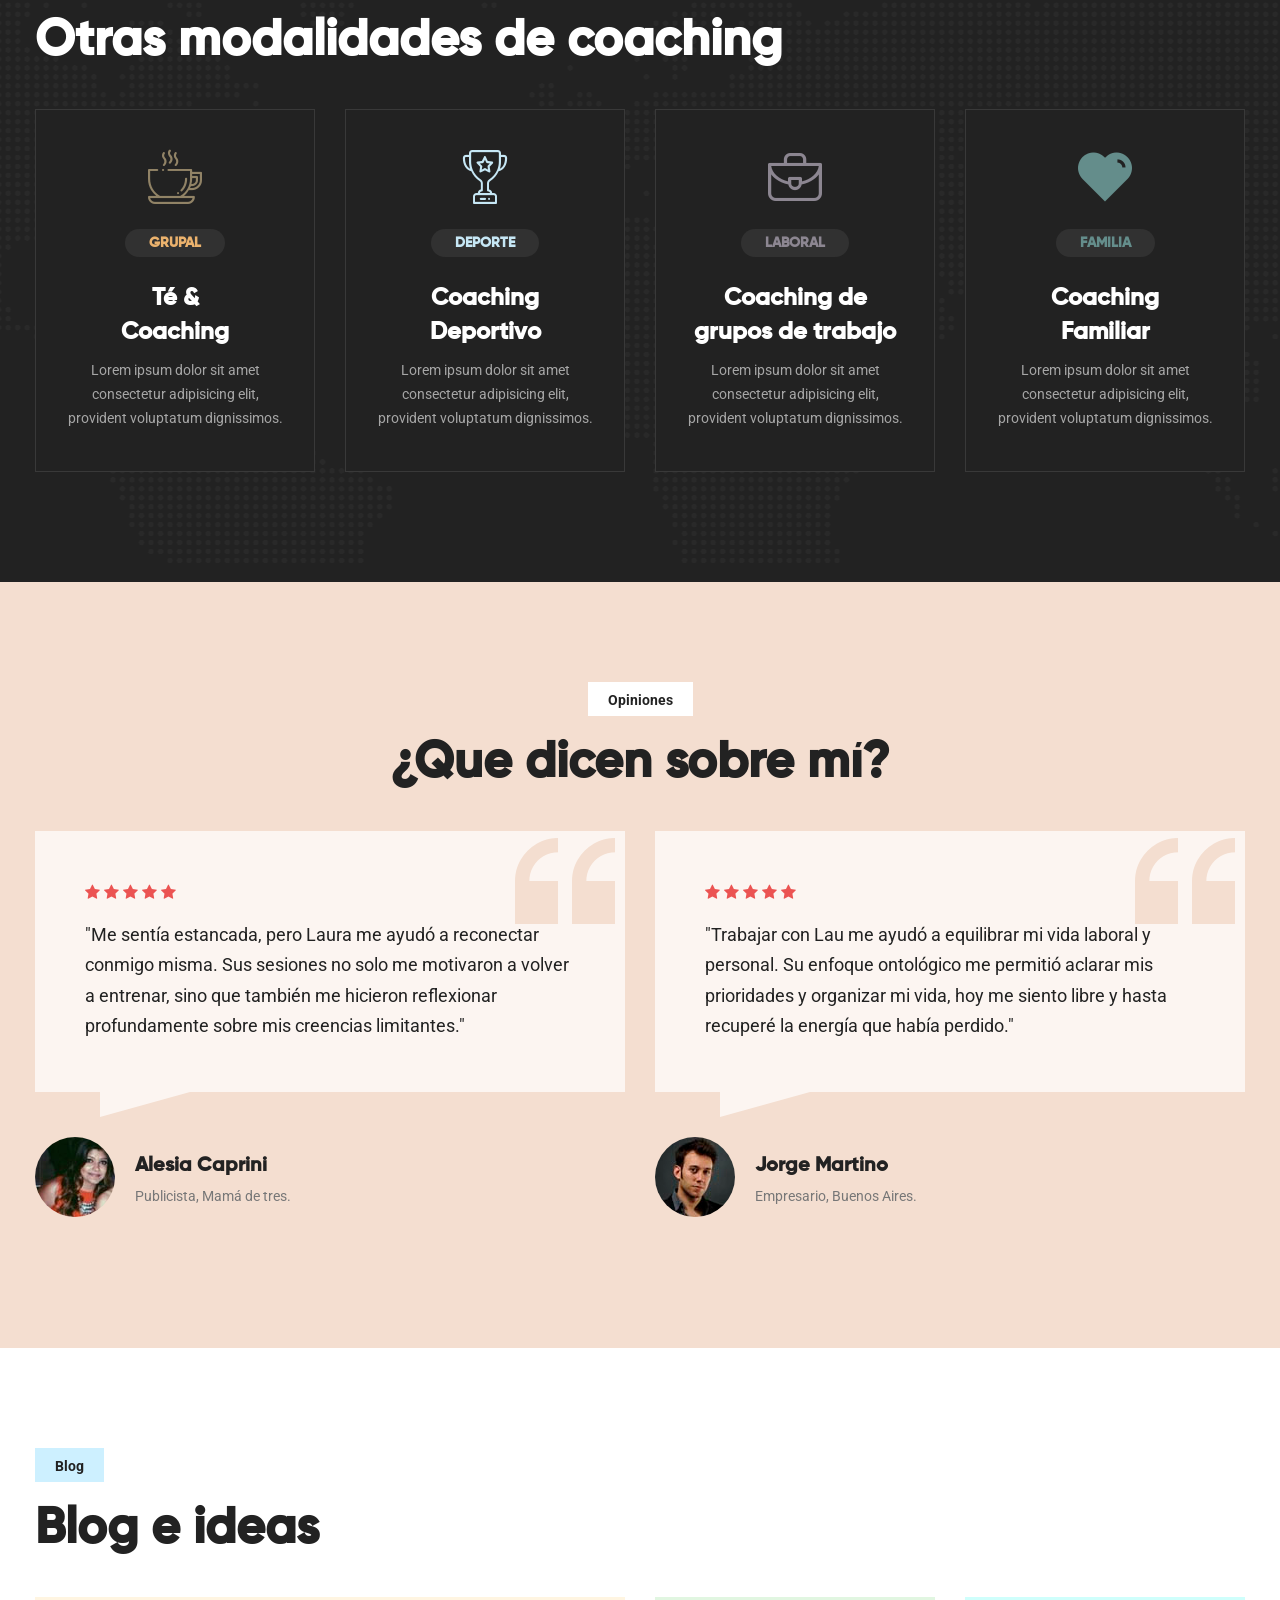
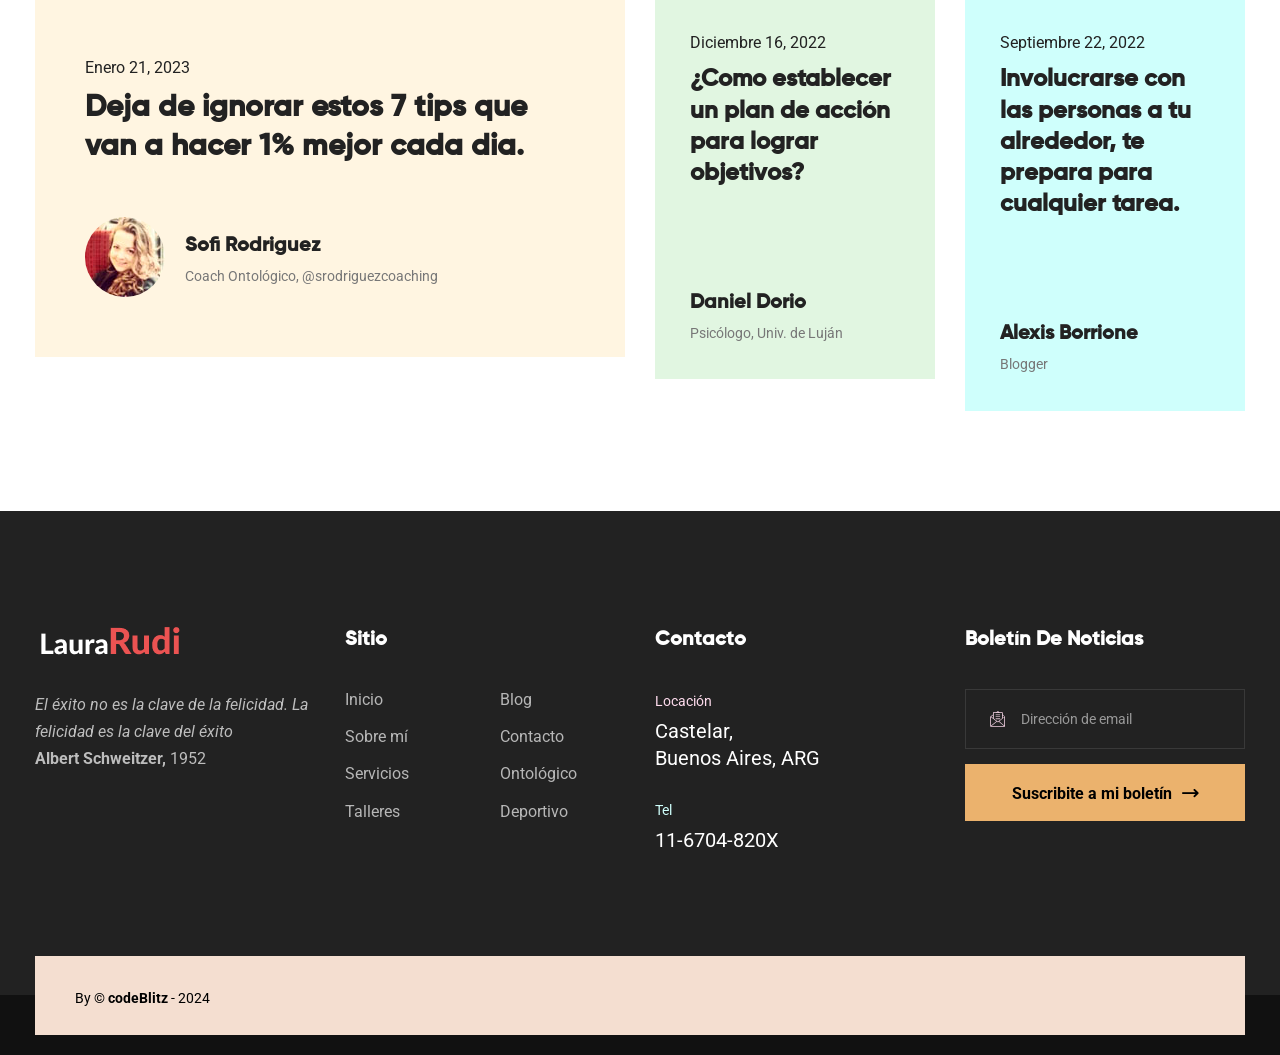
==== commit 55632d98: "pages de servicios" ====
--- a/index.html
+++ b/index.html
@@ -82,20 +82,16 @@
                   class="navbar-collapse collapse clearfix"
                   id="navbarSupportedContent"
                 >
-                  <ul class="navigation clearfix">
-                    <li class="dropdown">
-                      <a href="#">Sobre mí</a>
-                      <ul>
-                        <li><a href="about.html">Laura Rudi</a></li>                        
-                      </ul>
-                    </li>
+                  <ul class="navigation clearfix">                   
                     <li class="dropdown">
                       <a href="#">Servicios</a>
                       <ul>
-                        <li><a href="#">Coaching Ontológico</a></li>
+                        <li><a href="/coaching-ontologico.html">Coaching Ontológico</a></li>
+                        
                         <li>
-                          <a href="#">Coaching Deportivo</a>
-                        </li>
+                          <a href="/coaching-deportivo.html">Coaching Deportivo</a>
+                        </li>                        
+                        <li><a href="#">Coaching para grupos de trabajo</a></li>
                       </ul>
                     </li>
                     <li class="dropdown">
@@ -105,6 +101,12 @@
                         <li><a href="#">Taller 1</a></li>
                         <li><a href="#">Taller 2</a></li>
                         <li><a href="#">Taller 3</a></li>
+                      </ul>
+                    </li>
+                    <li class="dropdown">
+                      <a href="#">Sobre mí</a>
+                      <ul>
+                        <li><a href="about.html">Laura Rudi</a></li>                        
                       </ul>
                     </li>
                     <li><a href="#">Blog</a></li>
@@ -435,8 +437,7 @@
                   data-x="['left','left','left','left']"
                   data-y="['middle','middle','middle','middle']"
                   data-textalign="['top','top','top','top']"
-                  data-frames='[{"from":"y:[-100%];z:0;rX:0deg;rY:0;rZ:0;sX:1;sY:1;skX:0;skY:0;","mask":"x:0px;y:0px;s:inherit;e:inherit;","speed":1500,"to":"o:1;","delay":1000,"ease":"Power3.easeInOut"},{"delay":"wait","speed":1000,"to":"auto:auto;","mask":"x:0;y:0;s:inherit;e:inherit;","ease":"Power3.easeInOut"}]'
-                  style=""
+                  data-frames='[{"from":"y:[-100%];z:0;rX:0deg;rY:0;rZ:0;sX:1;sY:1;skX:0;skY:0;","mask":"x:0px;y:0px;s:inherit;e:inherit;","speed":1500,"to":"o:1;","delay":1000,"ease":"Power3.easeInOut"},{"delay":"wait","speed":1000,"to":"auto:auto;","mask":"x:0;y:0;s:inherit;e:inherit;","ease":"Power3.easeInOut"}]'                  
                 >
                   <div class="title">Sobre el coaching</div>
                 </div>
@@ -458,7 +459,7 @@
                   data-y="['middle','middle','middle','middle']"
                   data-textalign="['top','top','top','top']"
                   data-frames='[{"from":"y:[-100%];z:0;rX:0deg;rY:0;rZ:0;sX:1;sY:1;skX:0;skY:0;","mask":"x:0px;y:0px;s:inherit;e:inherit;","speed":1500,"to":"o:1;","delay":1000,"ease":"Power3.easeInOut"},{"delay":"wait","speed":1000,"to":"auto:auto;","mask":"x:0;y:0;s:inherit;e:inherit;","ease":"Power3.easeInOut"}]'
-                  style=""
+                  
                 >
                   <h1>Mis talleres <br />temáticos</h1>
                 </div>
@@ -480,7 +481,7 @@
                   data-y="['middle','middle','middle','middle']"
                   data-textalign="['top','top','top','top']"
                   data-frames='[{"from":"y:[-100%];z:0;rX:0deg;rY:0;rZ:0;sX:1;sY:1;skX:0;skY:0;","mask":"x:0px;y:0px;s:inherit;e:inherit;","speed":1500,"to":"o:1;","delay":1000,"ease":"Power3.easeInOut"},{"delay":"wait","speed":1000,"to":"auto:auto;","mask":"x:0;y:0;s:inherit;e:inherit;","ease":"Power3.easeInOut"}]'
-                  style=""
+                  
                 >
                   <div class="text">
                     Acercate a alguno de mis talleres y conocé como trabajo.
@@ -505,7 +506,7 @@
                   data-y="['middle','middle','middle','middle']"
                   data-textalign="['top','top','top','top']"
                   data-frames='[{"from":"y:[100%];z:0;rX:0deg;rY:0;rZ:0;sX:1;sY:1;skX:0;skY:0;","mask":"x:0px;y:0px;s:inherit;e:inherit;","speed":1500,"to":"o:1;","delay":1000,"ease":"Power3.easeInOut"},{"delay":"wait","speed":1000,"to":"auto:auto;","mask":"x:0;y:0;s:inherit;e:inherit;","ease":"Power3.easeInOut"}]'
-                  style=""
+                  
                 >
                   <div class="button-box">
                     <a href="#" class="theme-btn btn-style-two"
@@ -531,7 +532,7 @@
                   data-y="['middle','middle','middle','middle']"
                   data-textalign="['top','top','top','top']"
                   data-frames='[{"from":"y:[100%];z:0;rX:0deg;rY:0;rZ:0;sX:1;sY:1;skX:0;skY:0;","mask":"x:0px;y:0px;s:inherit;e:inherit;","speed":1500,"to":"o:1;","delay":1000,"ease":"Power3.easeInOut"},{"delay":"wait","speed":1000,"to":"auto:auto;","mask":"x:0;y:0;s:inherit;e:inherit;","ease":"Power3.easeInOut"}]'
-                  style=""
+                  
                 ></div>
               </li>
 
@@ -696,7 +697,7 @@
               <div class="inner-column">
                 <div class="sec-title">
                   <div class="title">Sobre mí</div>
-                  <h2>Te puedo ayudar a alcanzar tu mejor versión.</h2>
+                  <h2>Te puedo acompañar a alcanzar tu mejor versión.</h2>
                   <div class="text">
                     Lorem ipsum, dolor sit amet consectetur adipisicing elit.
                     Tempora ut obcaecati numquam nihil vitae laborum accusamus.
@@ -760,7 +761,7 @@
         <div class="auto-container">
           <div class="sec-title">
             <div class="title color-two">Servicios</div>
-            <h2>¿De que forma puedo ayudarte?</h2>
+            <h2>¡Conocé algunos de mis talleres!</h2>
           </div>
           <div class="inner-container">
             <div class="services-carousel owl-carousel owl-theme">
@@ -1073,9 +1074,9 @@
             <!-- Process Block -->
             <div class="process-block col-xl-3 col-lg-6 col-md-6 col-sm-12">
               <div class="inner-box transition-300ms">
-                <div class="icon transition-500ms flaticon-friend"></div>
+                <div class="icon transition-500ms flaticon-coffee-cup"></div>
                 <div class="step">Grupal</div>
-                <h4><a href="#">Té & Coach</a></h4>
+                <h4><a href="#">Té & <br> Coaching</a></h4>
                 <div class="text">
                   Lorem ipsum dolor sit amet consectetur adipisicing elit, provident voluptatum dignissimos.
                 </div>
@@ -1085,9 +1086,9 @@
             <!-- Process Block -->
             <div class="process-block col-xl-3 col-lg-6 col-md-6 col-sm-12">
               <div class="inner-box transition-300ms">
-                <div class="icon transition-500ms flaticon-friend"></div>
+                <div class="icon transition-500ms flaticon-trophy-1"></div>
                 <div class="step">Deporte</div>
-                <h4><a href="#">Coach Deportivo</a></h4>
+                <h4><a href="#">Coaching Deportivo</a></h4>
                 <div class="text">
                   Lorem ipsum dolor sit amet consectetur adipisicing elit, provident voluptatum dignissimos.
                 </div>
@@ -1097,9 +1098,9 @@
             <!-- Process Block -->
             <div class="process-block col-xl-3 col-lg-6 col-md-6 col-sm-12">
               <div class="inner-box transition-300ms">
-                <div class="icon transition-500ms flaticon-friend"></div>
-                <div class="step">Individual</div>
-                <h4><a href="#">Coach Virtual</a></h4>
+                <div class="icon transition-500ms flaticon-briefcase-3"></div>
+                <div class="step">Laboral</div>
+                <h4><a href="#">Coaching de <br> grupos de trabajo</a></h4>
                 <div class="text">
                   Lorem ipsum dolor sit amet consectetur adipisicing elit, provident voluptatum dignissimos.
                 </div>
@@ -1109,9 +1110,9 @@
             <!-- Process Block -->
             <div class="process-block col-xl-3 col-lg-6 col-md-6 col-sm-12">
               <div class="inner-box transition-300ms">
-                <div class="icon transition-500ms flaticon-friend"></div>
+                <div class="icon transition-500ms flaticon-heart-2"></div>
                 <div class="step">Familia</div>
-                <h4><a href="#">Coach Familiar</a></h4>
+                <h4><a href="#">Coaching <br> Familiar</a></h4>
                 <div class="text">
                   Lorem ipsum dolor sit amet consectetur adipisicing elit, provident voluptatum dignissimos.
                 </div>
